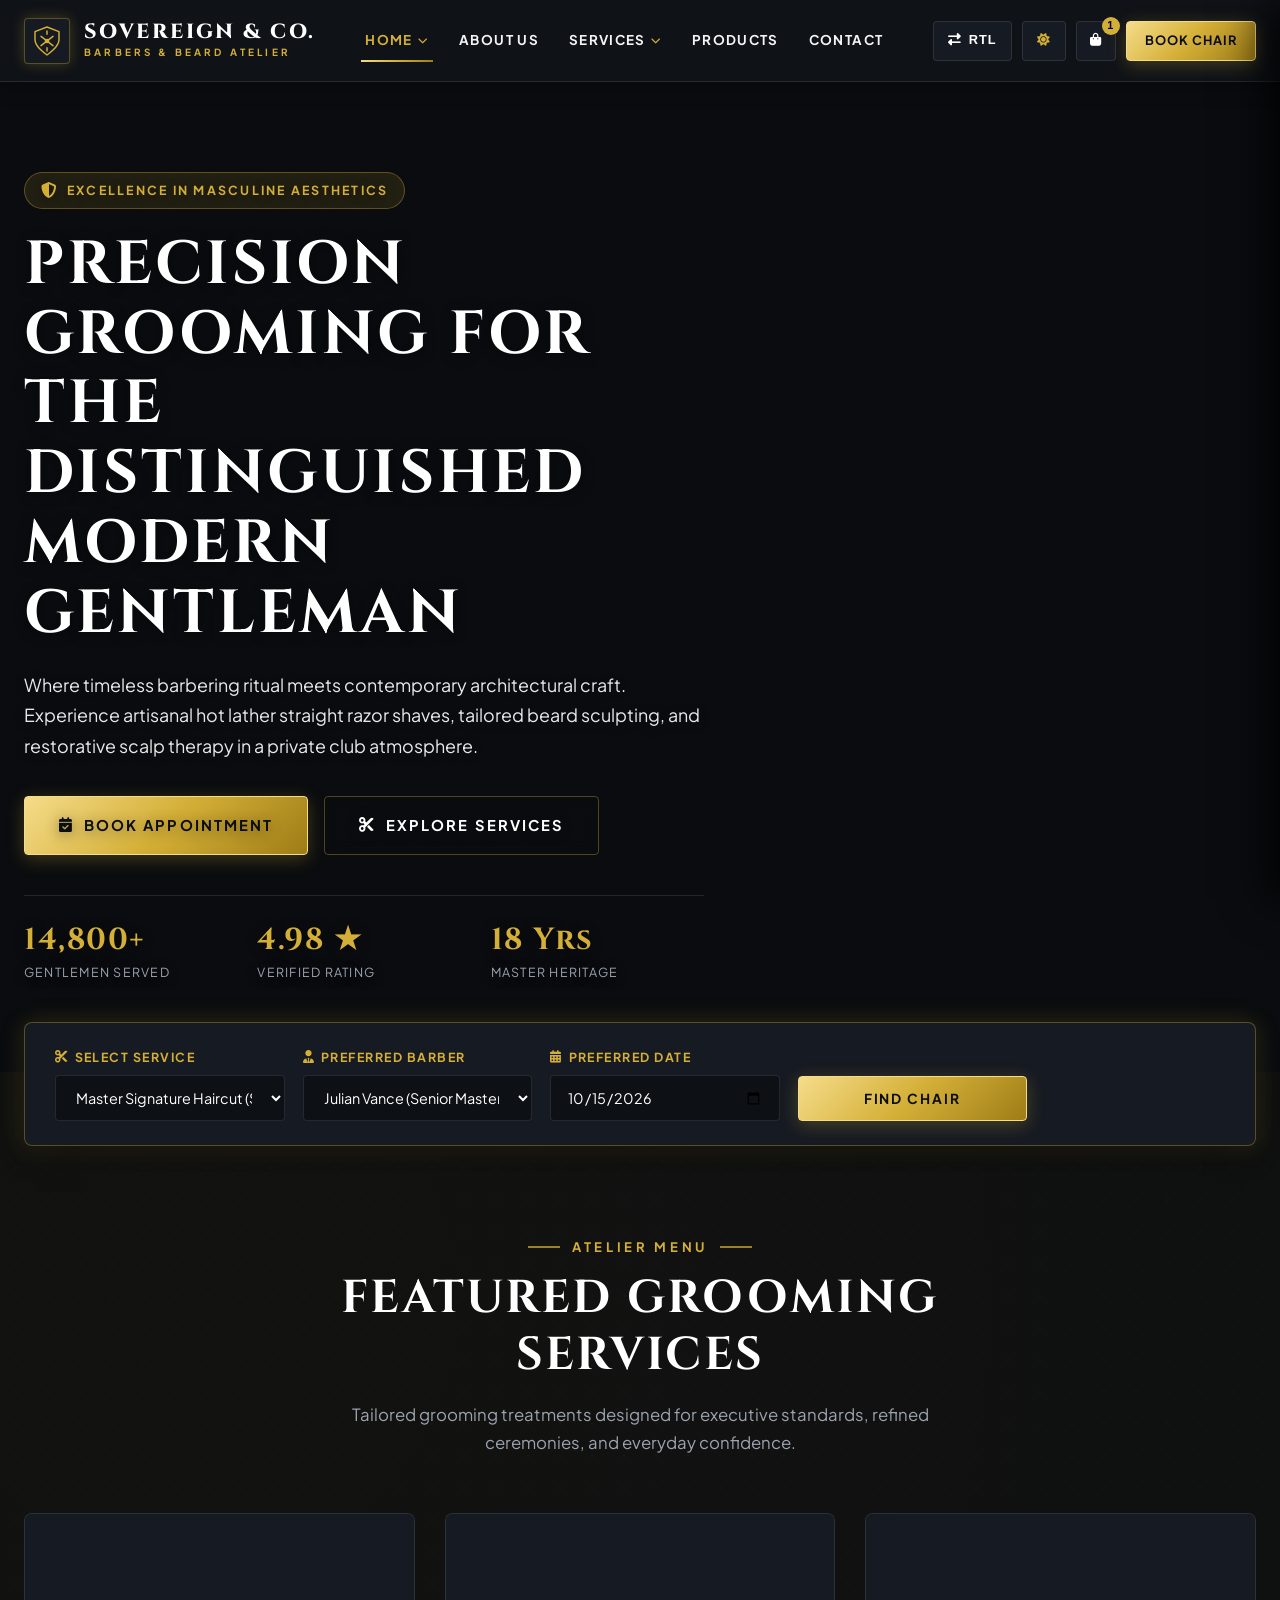
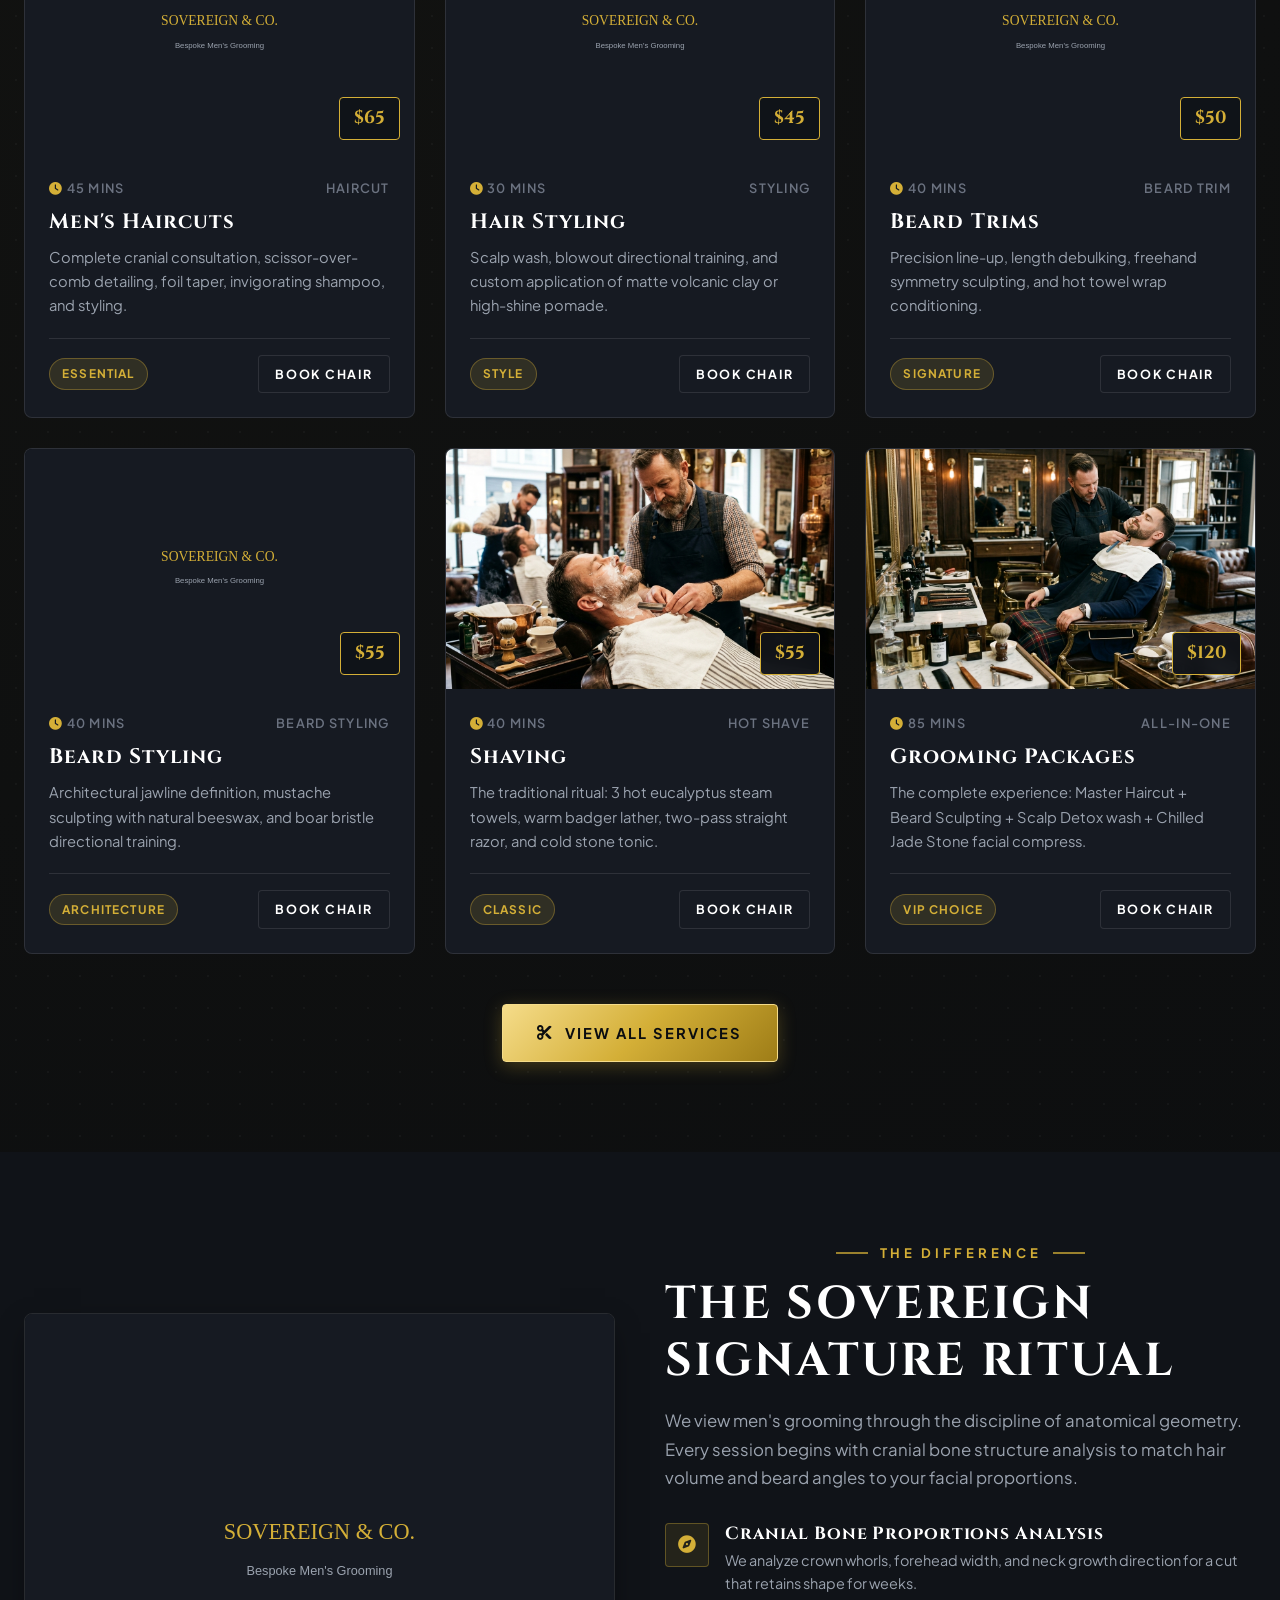
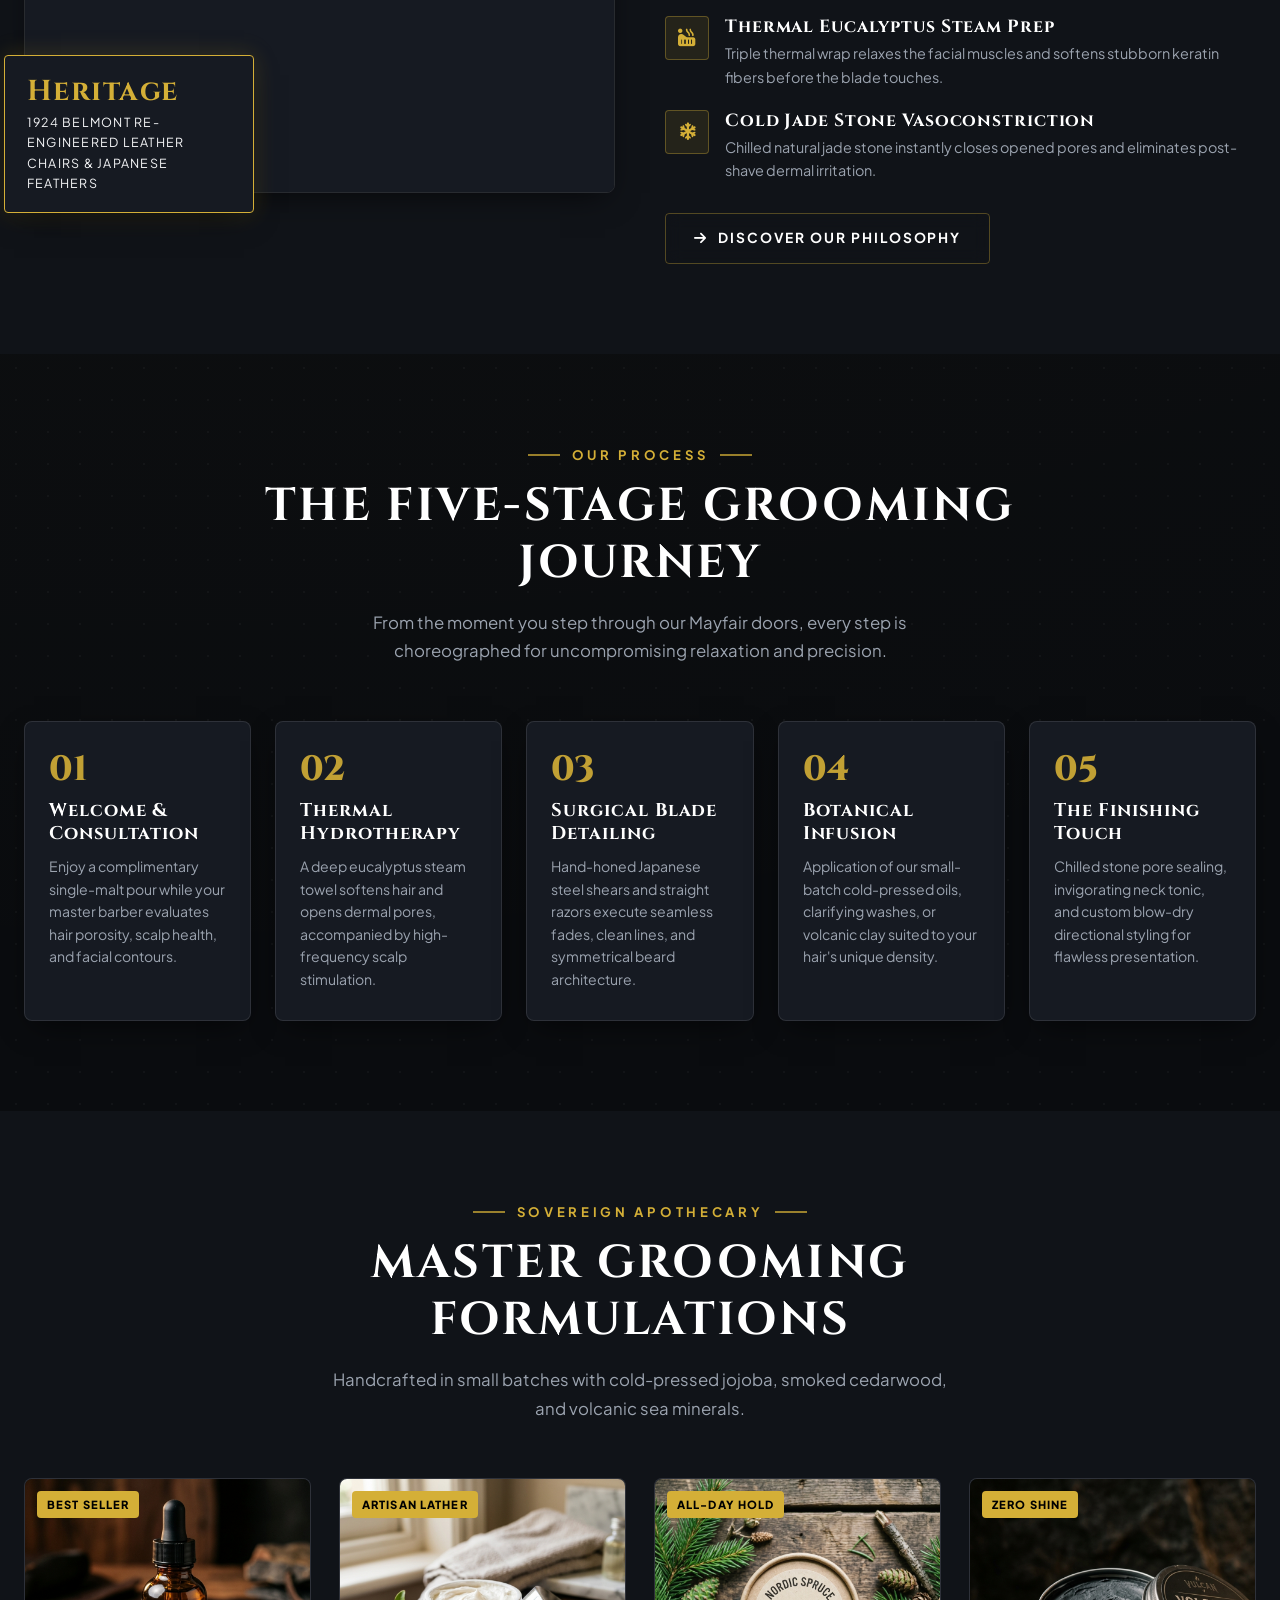
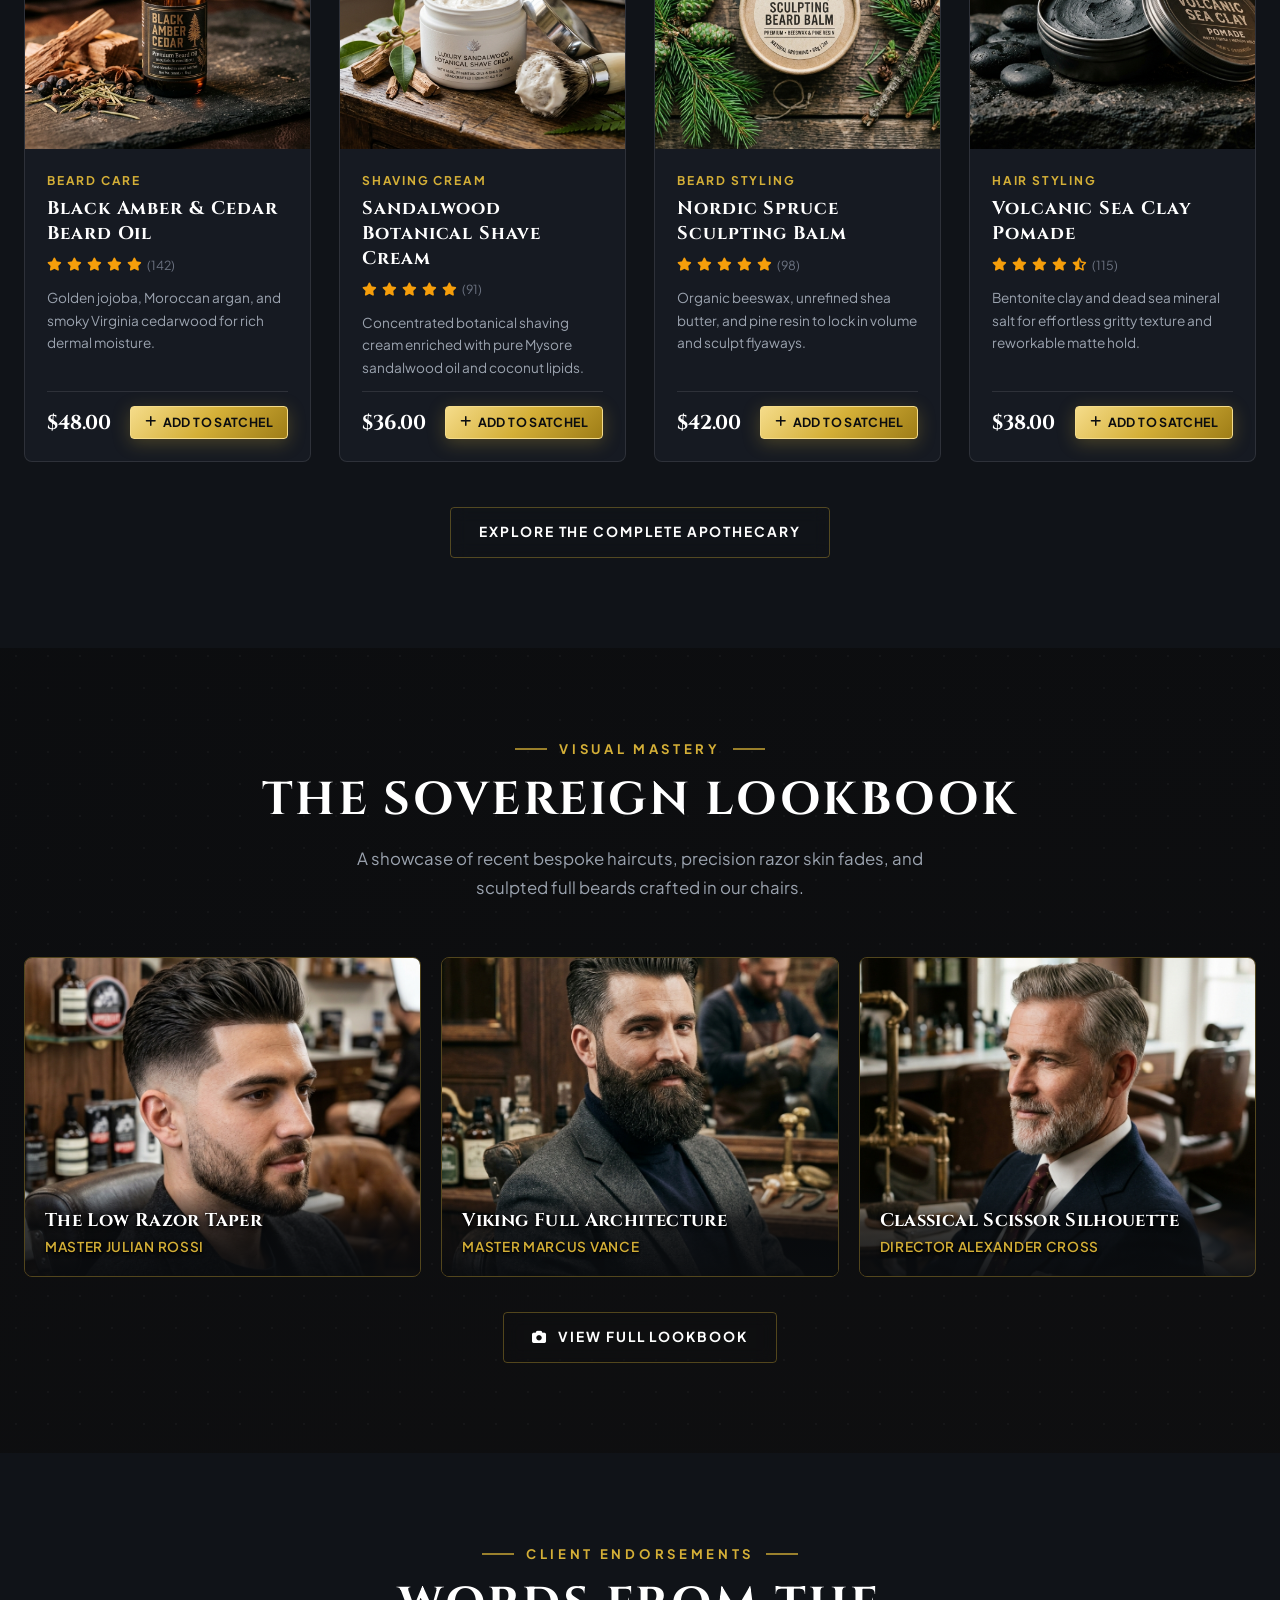
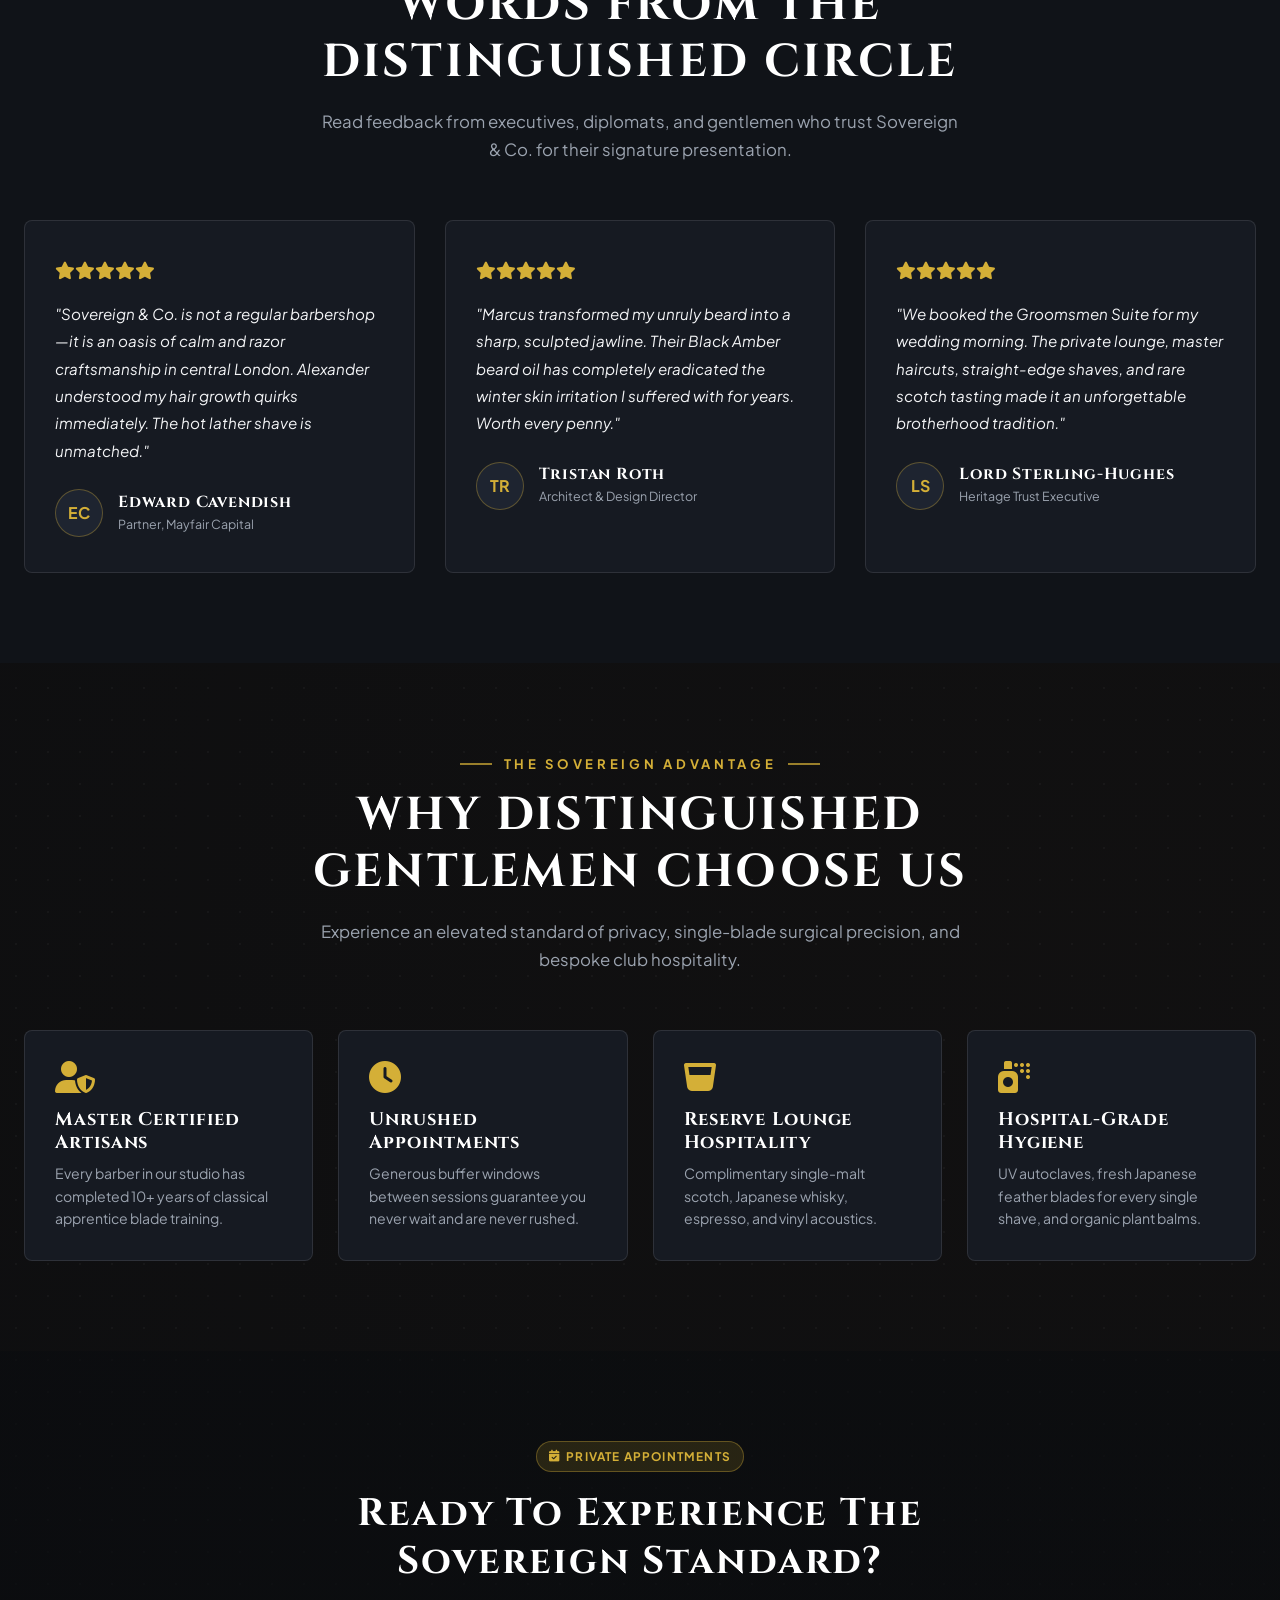
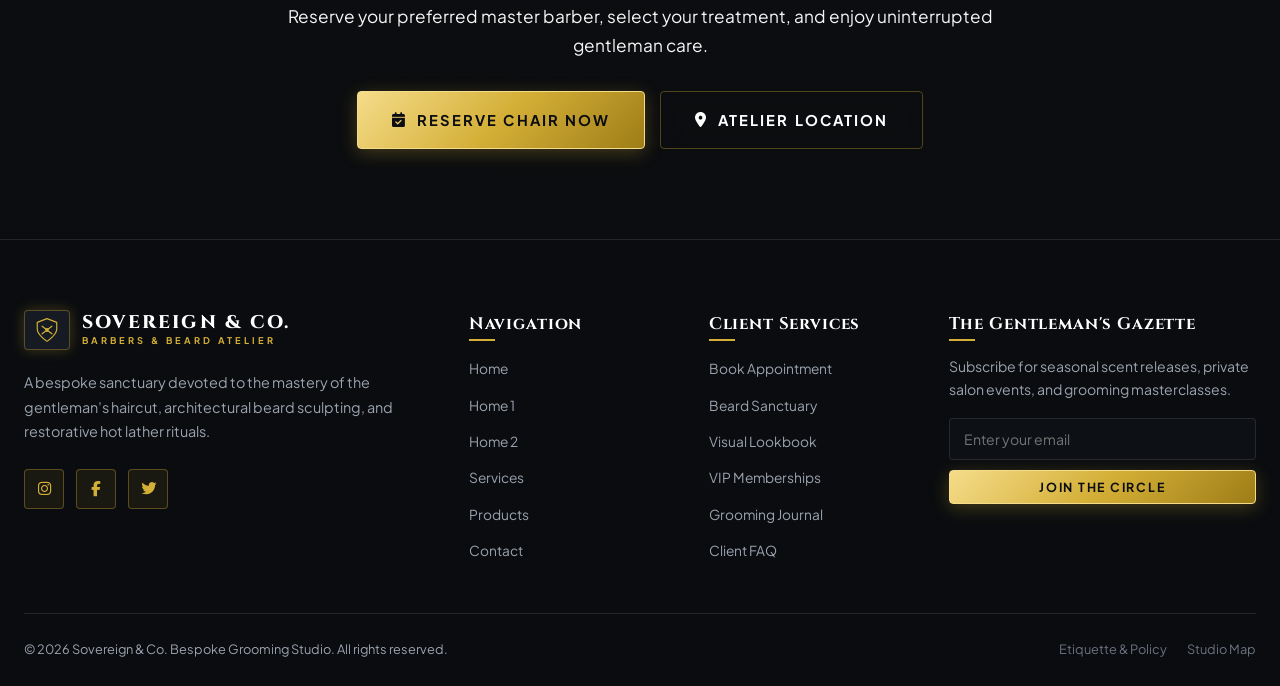
==== index.html @ 02b405cc "Initial commit: Complete luxury men grooming studio atelier website" ====
<!DOCTYPE html>
<html lang="en" data-theme="dark" dir="ltr">
<head>
  <meta charset="UTF-8">
  <meta name="viewport" content="width=device-width, initial-scale=1.0">
  <title>SOVEREIGN & CO. | Bespoke Men's Grooming & Beard Care Studio</title>
  <meta name="description" content="Sovereign & Co. is a luxury men's grooming and beard care atelier. Experience bespoke haircuts, hot lather razor shaves, and architectural beard sculpting.">
  <link rel="stylesheet" href="https://cdnjs.cloudflare.com/ajax/libs/font-awesome/6.4.0/css/all.min.css">
  <link rel="stylesheet" href="css/style.css">
</head>
<body>

    <!-- Main Navigation Bar -->
  <header class="navbar-main">
    <div class="container nav-container">
      <!-- LEFT SIDE: New Professional Logo & Brand Name (Clickable to Home) -->
      <a href="index.html" class="brand-logo" aria-label="Sovereign & Co. Home">
        <div class="brand-crest-svg">
          <svg viewBox="0 0 48 48" fill="none" xmlns="http://www.w3.org/2000/svg" class="logo-svg">
            <path d="M24 3L42 10V22C42 33 24 45 24 45C24 45 6 33 6 22V10L24 3Z" stroke="currentColor" stroke-width="2.2" stroke-linejoin="round"/>
            <path d="M15 17L33 31M33 17L15 31" stroke="currentColor" stroke-width="2.2" stroke-linecap="round"/>
            <circle cx="24" cy="24" r="3.5" fill="currentColor"/>
            <path d="M24 9V14M24 34V39" stroke="currentColor" stroke-width="2.2" stroke-linecap="round"/>
          </svg>
        </div>
        <div class="brand-text">
          <span class="brand-title">SOVEREIGN &amp; CO.</span>
          <span class="brand-subtitle">BARBERS &amp; BEARD ATELIER</span>
        </div>
      </a>

      <!-- CENTER NAVIGATION (Exact Order: Home [Home 1, Home 2], About Us, Services [Haircuts, Beard Trims, Beard Styling, Hair Styling, Shaving, Grooming Packages], Products, Contact) -->
      <nav class="nav-links-wrapper">
        <ul class="nav-menu">
          <li class="nav-item-dropdown">
            <a href="index.html" class="nav-link active">Home <i class="fas fa-chevron-down nav-caret"></i></a>
            <ul class="dropdown-menu">
              <li><a href="index.html">Home</a></li>
              <li><a href="home-1.html">Home 1</a></li>
              <li><a href="home-2.html">Home 2</a></li>
            </ul>
          </li>
          <li><a href="about.html" class="nav-link ">About Us</a></li>
          <li class="nav-item-dropdown">
            <a href="services.html" class="nav-link ">Services <i class="fas fa-chevron-down nav-caret"></i></a>
            <ul class="dropdown-menu">
              <li><a href="services.html#haircuts">Haircuts</a></li>
              <li><a href="services.html#beard-trims">Beard Trims</a></li>
              <li><a href="services.html#beard-styling">Beard Styling</a></li>
              <li><a href="services.html#hair-styling">Hair Styling</a></li>
              <li><a href="services.html#shaving">Shaving</a></li>
              <li><a href="services.html#grooming-packages">Grooming Packages</a></li>
            </ul>
          </li>
          <li><a href="products.html" class="nav-link ">Products</a></li>
          <li><a href="contact.html" class="nav-link ">Contact</a></li>
        </ul>
      </nav>

      <!-- RIGHT SIDE: RTL / LTR toggle -> Dark Theme / Light Theme toggle -> Cart -> Book Chair -> Hamburger -->
      <div class="nav-actions">
        <button class="nav-control-btn dir-toggle-btn" title="Toggle RTL/LTR Direction" aria-label="Toggle Direction">
          <i class="fas fa-right-left"></i> <span>RTL</span>
        </button>
        <button class="nav-control-btn theme-toggle-btn" title="Toggle Theme" aria-label="Toggle Dark/Light Theme">
          <i class="fas fa-sun text-gold"></i>
        </button>
        <button class="nav-control-btn cart-toggle-btn" aria-label="Open Shopping Satchel">
          <i class="fas fa-shopping-bag"></i>
          <span class="cart-badge-count">1</span>
        </button>
        <a href="booking.html" class="btn btn-primary btn-sm book-chair-nav-btn">Book Chair</a>
        <button class="mobile-menu-toggle" aria-label="Toggle Navigation Menu">
          <i class="fas fa-bars"></i>
        </button>
      </div>
    </div>
  </header>

  <!-- Hero Section with Background Visual -->
  <section class="hero-wrapper page-bg-backdrop" style="background-image: url('https://images.unsplash.com/photo-1503951914875-452162b0f3f1?auto=format&fit=crop&w=1600&q=80');">
    <div class="hero-bg-overlay"></div>
    <div class="container">
      <div class="hero-content">
        <div class="hero-tag">
          <i class="fas fa-shield-alt text-gold"></i>
          <span>Excellence in Masculine Aesthetics</span>
        </div>
        <h1 class="hero-title">Precision Grooming for the Distinguished Modern Gentleman</h1>
        <p class="hero-description">
          Where timeless barbering ritual meets contemporary architectural craft. Experience artisanal hot lather straight razor shaves, tailored beard sculpting, and restorative scalp therapy in a private club atmosphere.
        </p>
        <div class="hero-cta-group">
          <a href="booking.html" class="btn btn-primary btn-lg"><i class="fas fa-calendar-check"></i> Book Appointment</a>
          <a href="services.html" class="btn btn-secondary btn-lg"><i class="fas fa-cut"></i> Explore Services</a>
        </div>

        <div class="hero-stats">
          <div class="hero-stat-item">
            <h3>14,800+</h3>
            <p>Gentlemen Served</p>
          </div>
          <div class="hero-stat-item">
            <h3>4.98 ★</h3>
            <p>Verified Rating</p>
          </div>
          <div class="hero-stat-item">
            <h3>18 Yrs</h3>
            <p>Master Heritage</p>
          </div>
        </div>
      </div>
    </div>
  </section>

  <!-- Quick Booking Strip -->
  <div class="container">
    <div class="quick-booking-bar">
      <form class="booking-strip-form" id="quickBookingForm">
        <div class="form-group">
          <label><i class="fas fa-scissors"></i> Select Service</label>
          <select class="form-control" id="qb-service">
            <option value="haircut">Master Signature Haircut ($65)</option>
            <option value="beard-sculpt">Architectural Beard Sculpt ($50)</option>
            <option value="royal-shave">Royal Hot Lather Shave ($55)</option>
            <option value="executive-combo">The Sovereign Executive ($120)</option>
            <option value="scalp-therapy">Scalp Detox & Mask ($75)</option>
          </select>
        </div>

        <div class="form-group">
          <label><i class="fas fa-user-tie"></i> Preferred Barber</label>
          <select class="form-control" id="qb-barber">
            <option value="julian">Julian Vance (Senior Master)</option>
            <option value="marcus">Marcus Sterling (Beard Architect)</option>
            <option value="david">David Thorne (Razor Specialist)</option>
            <option value="alexander">Alexander Cross (Creative Director)</option>
          </select>
        </div>

        <div class="form-group">
          <label><i class="fas fa-calendar-alt"></i> Preferred Date</label>
          <input type="date" class="form-control" id="qb-date" value="2026-10-15">
        </div>

        <button type="submit" class="btn btn-primary">Find Chair</button>
      </form>
    </div>
  </div>

  <!-- FEATURED GROOMING SERVICES (Comprehensive Category Showcase) -->
  <section class="section-padding">
    <div class="container">
      <div class="section-header">
        <div class="section-subtitle">Atelier Menu</div>
        <h2 class="section-title">Featured Grooming Services</h2>
        <p class="section-desc">Tailored grooming treatments designed for executive standards, refined ceremonies, and everyday confidence.</p>
      </div>

      <div class="services-grid">
        <!-- 1. Haircuts -->
        <div class="service-card">
          <div class="service-img-wrap">
            <img src="https://images.unsplash.com/photo-1599351431202-1e0f0137899a?auto=format&fit=crop&w=800&q=80" alt="Master Men's Haircut Precision Styling" loading="lazy">
            <div class="service-badge-price">$65</div>
          </div>
          <div class="service-body">
            <div class="service-meta"><span><i class="fas fa-clock text-gold"></i> 45 Mins</span><span>Haircut</span></div>
            <h3 class="service-title">Men's Haircuts</h3>
            <p class="service-desc">Complete cranial consultation, scissor-over-comb detailing, foil taper, invigorating shampoo, and styling.</p>
            <div class="service-footer">
              <span class="gold-badge">Essential</span>
              <a href="booking.html?service=haircut" class="btn btn-dark btn-sm">Book Chair</a>
            </div>
          </div>
        </div>

        <!-- 2. Hair Styling (Unique Ultra-HD Styling Image) -->
        <div class="service-card">
          <div class="service-img-wrap">
            <img src="https://images.unsplash.com/photo-1622286342621-4bd786c2447c?auto=format&fit=crop&w=800&q=80" alt="Men's Hair Styling and Texture Design" loading="lazy">
            <div class="service-badge-price">$45</div>
          </div>
          <div class="service-body">
            <div class="service-meta"><span><i class="fas fa-clock text-gold"></i> 30 Mins</span><span>Styling</span></div>
            <h3 class="service-title">Hair Styling</h3>
            <p class="service-desc">Scalp wash, blowout directional training, and custom application of matte volcanic clay or high-shine pomade.</p>
            <div class="service-footer">
              <span class="gold-badge">Style</span>
              <a href="booking.html?service=haircut" class="btn btn-dark btn-sm">Book Chair</a>
            </div>
          </div>
        </div>

        <!-- 3. Beard Trims -->
        <div class="service-card">
          <div class="service-img-wrap">
            <img src="https://images.unsplash.com/photo-1621605815971-fbc98d665033?auto=format&fit=crop&w=800&q=80" alt="Architectural Beard Trim" loading="lazy">
            <div class="service-badge-price">$50</div>
          </div>
          <div class="service-body">
            <div class="service-meta"><span><i class="fas fa-clock text-gold"></i> 40 Mins</span><span>Beard Trim</span></div>
            <h3 class="service-title">Beard Trims</h3>
            <p class="service-desc">Precision line-up, length debulking, freehand symmetry sculpting, and hot towel wrap conditioning.</p>
            <div class="service-footer">
              <span class="gold-badge">Signature</span>
              <a href="booking.html?service=beard-sculpt" class="btn btn-dark btn-sm">Book Chair</a>
            </div>
          </div>
        </div>

        <!-- 4. Beard Styling & Shaping -->
        <div class="service-card">
          <div class="service-img-wrap">
            <img src="https://images.unsplash.com/photo-1519085360753-af0119f7cbe7?auto=format&fit=crop&w=800&q=80" alt="Grand Beard Shaping" loading="lazy">
            <div class="service-badge-price">$55</div>
          </div>
          <div class="service-body">
            <div class="service-meta"><span><i class="fas fa-clock text-gold"></i> 40 Mins</span><span>Beard Styling</span></div>
            <h3 class="service-title">Beard Styling</h3>
            <p class="service-desc">Architectural jawline definition, mustache sculpting with natural beeswax, and boar bristle directional training.</p>
            <div class="service-footer">
              <span class="gold-badge">Architecture</span>
              <a href="booking.html?service=beard-sculpt" class="btn btn-dark btn-sm">Book Chair</a>
            </div>
          </div>
        </div>

        <!-- 5. Shaving -->
        <div class="service-card">
          <div class="service-img-wrap">
            <img src="images/shaving-ritual.jpg" alt="Master barber performing a traditional straight-razor hot lather wet shave with warm badger lather and shaving brush" loading="lazy">
            <div class="service-badge-price">$55</div>
          </div>
          <div class="service-body">
            <div class="service-meta"><span><i class="fas fa-clock text-gold"></i> 40 Mins</span><span>Hot Shave</span></div>
            <h3 class="service-title">Shaving</h3>
            <p class="service-desc">The traditional ritual: 3 hot eucalyptus steam towels, warm badger lather, two-pass straight razor, and cold stone tonic.</p>
            <div class="service-footer">
              <span class="gold-badge">Classic</span>
              <a href="booking.html?service=royal-shave" class="btn btn-dark btn-sm">Book Chair</a>
            </div>
          </div>
        </div>

        <!-- 6. Grooming Packages -->
        <div class="service-card">
          <div class="service-img-wrap">
            <img src="images/grooming-package.jpg" alt="Complete luxury men's grooming package experience including precision haircut, beard sculpt, and facial care" loading="lazy">
            <div class="service-badge-price">$120</div>
          </div>
          <div class="service-body">
            <div class="service-meta"><span><i class="fas fa-clock text-gold"></i> 85 Mins</span><span>All-In-One</span></div>
            <h3 class="service-title">Grooming Packages</h3>
            <p class="service-desc">The complete experience: Master Haircut + Beard Sculpting + Scalp Detox wash + Chilled Jade Stone facial compress.</p>
            <div class="service-footer">
              <span class="gold-badge">VIP Choice</span>
              <a href="booking.html?service=executive-combo" class="btn btn-dark btn-sm">Book Chair</a>
            </div>
          </div>
        </div>
      </div>

      <!-- View All Services Button (Mandatory Link) -->
      <div class="text-center" style="margin-top: 50px;">
        <a href="services.html" class="btn btn-primary btn-lg"><i class="fas fa-scissors"></i> View All Services</a>
      </div>
    </div>
  </section>

  <!-- The Sovereign Signature Experience -->
  <section class="section-padding" style="background: var(--bg-dark);">
    <div class="container">
      <div class="split-feature">
        <div class="split-feature-img-box">
          <img src="https://images.unsplash.com/photo-1567894340315-735d7c361db0?auto=format&fit=crop&w=900&q=80" alt="Master Barber Craft and Ergonomics" class="main-img" loading="lazy">
          <div class="split-floating-card">
            <h4>Heritage</h4>
            <p>1924 Belmont Re-Engineered Leather Chairs & Japanese Feathers</p>
          </div>
        </div>

        <div>
          <div class="section-subtitle">The Difference</div>
          <h2 class="section-title">The Sovereign Signature Ritual</h2>
          <p class="section-desc text-left" style="margin-bottom: 20px;">
            We view men's grooming through the discipline of anatomical geometry. Every session begins with cranial bone structure analysis to match hair volume and beard angles to your facial proportions.
          </p>

          <ul class="feature-list">
            <li class="feature-list-item">
              <div class="feature-icon-box"><i class="fas fa-compass"></i></div>
              <div class="feature-item-text">
                <h4>Cranial Bone Proportions Analysis</h4>
                <p>We analyze crown whorls, forehead width, and neck growth direction for a cut that retains shape for weeks.</p>
              </div>
            </li>
            <li class="feature-list-item">
              <div class="feature-icon-box"><i class="fas fa-hot-tub"></i></div>
              <div class="feature-item-text">
                <h4>Thermal Eucalyptus Steam Prep</h4>
                <p>Triple thermal wrap relaxes the facial muscles and softens stubborn keratin fibers before the blade touches.</p>
              </div>
            </li>
            <li class="feature-list-item">
              <div class="feature-icon-box"><i class="fas fa-snowflake"></i></div>
              <div class="feature-item-text">
                <h4>Cold Jade Stone Vasoconstriction</h4>
                <p>Chilled natural jade stone instantly closes opened pores and eliminates post-shave dermal irritation.</p>
              </div>
            </li>
          </ul>

          <a href="about.html" class="btn btn-secondary"><i class="fas fa-arrow-right"></i> Discover Our Philosophy</a>
        </div>
      </div>
    </div>
  </section>

  <!-- 5-Step Customer Grooming Journey -->
  <section class="section-padding">
    <div class="container">
      <div class="section-header">
        <div class="section-subtitle">Our Process</div>
        <h2 class="section-title">The Five-Stage Grooming Journey</h2>
        <p class="section-desc">From the moment you step through our Mayfair doors, every step is choreographed for uncompromising relaxation and precision.</p>
      </div>

      <div class="process-grid">
        <div class="process-step-card">
          <div class="process-step-num">01</div>
          <h3 class="process-step-title">Welcome & Consultation</h3>
          <p class="process-step-desc">Enjoy a complimentary single-malt pour while your master barber evaluates hair porosity, scalp health, and facial contours.</p>
        </div>

        <div class="process-step-card">
          <div class="process-step-num">02</div>
          <h3 class="process-step-title">Thermal Hydrotherapy</h3>
          <p class="process-step-desc">A deep eucalyptus steam towel softens hair and opens dermal pores, accompanied by high-frequency scalp stimulation.</p>
        </div>

        <div class="process-step-card">
          <div class="process-step-num">03</div>
          <h3 class="process-step-title">Surgical Blade Detailing</h3>
          <p class="process-step-desc">Hand-honed Japanese steel shears and straight razors execute seamless fades, clean lines, and symmetrical beard architecture.</p>
        </div>

        <div class="process-step-card">
          <div class="process-step-num">04</div>
          <h3 class="process-step-title">Botanical Infusion</h3>
          <p class="process-step-desc">Application of our small-batch cold-pressed oils, clarifying washes, or volcanic clay suited to your hair's unique density.</p>
        </div>

        <div class="process-step-card">
          <div class="process-step-num">05</div>
          <h3 class="process-step-title">The Finishing Touch</h3>
          <p class="process-step-desc">Chilled stone pore sealing, invigorating neck tonic, and custom blow-dry directional styling for flawless presentation.</p>
        </div>
      </div>
    </div>
  </section>

  <!-- Featured Products Spotlight (The 4 Distinct Products) -->
  <section class="section-padding" style="background: var(--bg-dark);">
    <div class="container">
      <div class="section-header">
        <div class="section-subtitle">Sovereign Apothecary</div>
        <h2 class="section-title">Master Grooming Formulations</h2>
        <p class="section-desc">Handcrafted in small batches with cold-pressed jojoba, smoked cedarwood, and volcanic sea minerals.</p>
      </div>

      <div class="products-grid">
        <!-- 1. Black Amber & Cedar Beard Oil (Distinct Ultra-HD Photo) -->
        <div class="product-card">
          <div class="product-img-wrap">
            <span class="product-tag">Best Seller</span>
            <img src="images/black-amber-cedar-beard-oil.jpg" alt="Black Amber & Cedar Beard Oil in luxury dark amber dropper bottle on natural cedarwood and slate" loading="lazy">
          </div>
          <div class="product-body">
            <div class="product-category">Beard Care</div>
            <h3 class="product-title">Black Amber & Cedar Beard Oil</h3>
            <div class="product-rating"><i class="fas fa-star"></i><i class="fas fa-star"></i><i class="fas fa-star"></i><i class="fas fa-star"></i><i class="fas fa-star"></i> <span>(142)</span></div>
            <p style="font-size: 0.85rem; color: var(--text-muted); margin-bottom: 12px;">Golden jojoba, Moroccan argan, and smoky Virginia cedarwood for rich dermal moisture.</p>
            <div class="product-price-row">
              <div class="product-price">$48.00</div>
              <button class="btn btn-primary btn-sm add-to-cart-btn" data-id="p1" data-name="Black Amber & Cedar Beard Oil" data-title="Black Amber & Cedar Beard Oil" data-price="48" data-image="images/black-amber-cedar-beard-oil.jpg" data-img="images/black-amber-cedar-beard-oil.jpg">
                <i class="fas fa-plus"></i> Add to Satchel
              </button>
            </div>
          </div>
        </div>

        <!-- 2. Sandalwood Botanical Shave Cream (Distinct Ultra-HD Photo) -->
        <div class="product-card">
          <div class="product-img-wrap">
            <span class="product-tag">Artisan Lather</span>
            <img src="images/sandalwood-botanical-shave-cream.jpg" alt="Sandalwood Botanical Shave Cream" loading="lazy">
          </div>
          <div class="product-body">
            <div class="product-category">Shaving Cream</div>
            <h3 class="product-title">Sandalwood Botanical Shave Cream</h3>
            <div class="product-rating"><i class="fas fa-star"></i><i class="fas fa-star"></i><i class="fas fa-star"></i><i class="fas fa-star"></i><i class="fas fa-star"></i> <span>(91)</span></div>
            <p style="font-size: 0.85rem; color: var(--text-muted); margin-bottom: 12px;">Concentrated botanical shaving cream enriched with pure Mysore sandalwood oil and coconut lipids.</p>
            <div class="product-price-row">
              <div class="product-price">$36.00</div>
              <button class="btn btn-primary btn-sm add-to-cart-btn" data-id="p8" data-name="Sandalwood Botanical Shave Cream" data-title="Sandalwood Botanical Shave Cream" data-price="36" data-image="images/sandalwood-botanical-shave-cream.jpg" data-img="images/sandalwood-botanical-shave-cream.jpg">
                <i class="fas fa-plus"></i> Add to Satchel
              </button>
            </div>
          </div>
        </div>

        <!-- 3. Nordic Spruce Sculpting Balm (Distinct Ultra-HD Photo) -->
        <div class="product-card">
          <div class="product-img-wrap">
            <span class="product-tag">All-Day Hold</span>
            <img src="images/nordic-spruce-sculpting-balm.jpg" alt="Nordic Spruce Sculpting Balm" loading="lazy">
          </div>
          <div class="product-body">
            <div class="product-category">Beard Styling</div>
            <h3 class="product-title">Nordic Spruce Sculpting Balm</h3>
            <div class="product-rating"><i class="fas fa-star"></i><i class="fas fa-star"></i><i class="fas fa-star"></i><i class="fas fa-star"></i><i class="fas fa-star"></i> <span>(98)</span></div>
            <p style="font-size: 0.85rem; color: var(--text-muted); margin-bottom: 12px;">Organic beeswax, unrefined shea butter, and pine resin to lock in volume and sculpt flyaways.</p>
            <div class="product-price-row">
              <div class="product-price">$42.00</div>
              <button class="btn btn-primary btn-sm add-to-cart-btn" data-id="p2" data-name="Nordic Spruce Sculpting Balm" data-title="Nordic Spruce Sculpting Balm" data-price="42" data-image="images/nordic-spruce-sculpting-balm.jpg" data-img="images/nordic-spruce-sculpting-balm.jpg">
                <i class="fas fa-plus"></i> Add to Satchel
              </button>
            </div>
          </div>
        </div>

        <!-- 4. Volcanic Sea Clay Pomade (Distinct Ultra-HD Photo) -->
        <div class="product-card">
          <div class="product-img-wrap">
            <span class="product-tag">Zero Shine</span>
            <img src="images/volcanic-sea-clay-pomade.jpg" alt="Volcanic Sea Clay Pomade open jar revealing dense matte textured hair styling clay on volcanic rock" loading="lazy">
          </div>
          <div class="product-body">
            <div class="product-category">Hair Styling</div>
            <h3 class="product-title">Volcanic Sea Clay Pomade</h3>
            <div class="product-rating"><i class="fas fa-star"></i><i class="fas fa-star"></i><i class="fas fa-star"></i><i class="fas fa-star"></i><i class="fas fa-star-half-alt"></i> <span>(115)</span></div>
            <p style="font-size: 0.85rem; color: var(--text-muted); margin-bottom: 12px;">Bentonite clay and dead sea mineral salt for effortless gritty texture and reworkable matte hold.</p>
            <div class="product-price-row">
              <div class="product-price">$38.00</div>
              <button class="btn btn-primary btn-sm add-to-cart-btn" data-id="p3" data-name="Volcanic Sea Clay Pomade" data-title="Volcanic Sea Clay Pomade" data-price="38" data-image="images/volcanic-sea-clay-pomade.jpg" data-img="images/volcanic-sea-clay-pomade.jpg">
                <i class="fas fa-plus"></i> Add to Satchel
              </button>
            </div>
          </div>
        </div>
      </div>

      <div class="text-center" style="margin-top: 45px;">
        <a href="products.html" class="btn btn-secondary">Explore The Complete Apothecary</a>
      </div>
    </div>
  </section>

  <!-- Grooming Lookbook Gallery Preview -->
  <section class="section-padding">
    <div class="container">
      <div class="section-header">
        <div class="section-subtitle">Visual Mastery</div>
        <h2 class="section-title">The Sovereign Lookbook</h2>
        <p class="section-desc">A showcase of recent bespoke haircuts, precision razor skin fades, and sculpted full beards crafted in our chairs.</p>
      </div>

      <div style="display: grid; grid-template-columns: repeat(auto-fit, minmax(280px, 1fr)); gap: 20px;">
        <div style="border-radius: var(--radius-md); overflow: hidden; position: relative; height: 320px; border: 1px solid var(--border-gold);">
          <img src="images/lookbook-low-taper.jpg" alt="The Low Razor Taper — bespoke men's haircut with precision blended skin fade and sharp hairline" style="width: 100%; height: 100%; object-fit: cover;" loading="lazy">
          <div class="lookbook-overlay">
            <h4 class="lookbook-title">The Low Razor Taper</h4>
            <p class="lookbook-artisan">Master Julian Rossi</p>
          </div>
        </div>

        <div style="border-radius: var(--radius-md); overflow: hidden; position: relative; height: 320px; border: 1px solid var(--border-gold);">
          <img src="images/lookbook-viking-beard.jpg" alt="Viking Full Architecture — impeccably sculpted full beard with razor cheek line and mustache shaping" style="width: 100%; height: 100%; object-fit: cover;" loading="lazy">
          <div class="lookbook-overlay">
            <h4 class="lookbook-title">Viking Full Architecture</h4>
            <p class="lookbook-artisan">Master Marcus Vance</p>
          </div>
        </div>

        <div style="border-radius: var(--radius-md); overflow: hidden; position: relative; height: 320px; border: 1px solid var(--border-gold);">
          <img src="images/lookbook-scissor-silhouette.jpg" alt="Classical Scissor Silhouette — refined men's scissor-graduated haircut with natural side parting" style="width: 100%; height: 100%; object-fit: cover;" loading="lazy">
          <div class="lookbook-overlay">
            <h4 class="lookbook-title">Classical Scissor Silhouette</h4>
            <p class="lookbook-artisan">Director Alexander Cross</p>
          </div>
        </div>
      </div>

      <div class="text-center" style="margin-top: 35px;">
        <a href="gallery.html" class="btn btn-secondary"><i class="fas fa-camera"></i> View Full Lookbook</a>
      </div>
    </div>
  </section>

  <!-- Verified Client Testimonials -->
  <section class="section-padding" style="background: var(--bg-dark);">
    <div class="container">
      <div class="section-header">
        <div class="section-subtitle">Client Endorsements</div>
        <h2 class="section-title">Words From The Distinguished Circle</h2>
        <p class="section-desc">Read feedback from executives, diplomats, and gentlemen who trust Sovereign & Co. for their signature presentation.</p>
      </div>

      <div style="display: grid; grid-template-columns: repeat(auto-fit, minmax(320px, 1fr)); gap: 30px;">
        <div style="background: var(--bg-card); border: 1px solid var(--border-subtle); padding: 35px 30px; border-radius: var(--radius-md); position: relative;">
          <div style="color: var(--gold-primary); font-size: 1.1rem; margin-bottom: 15px;">
            <i class="fas fa-star"></i><i class="fas fa-star"></i><i class="fas fa-star"></i><i class="fas fa-star"></i><i class="fas fa-star"></i>
          </div>
          <p style="font-style: italic; color: var(--text-titanium); line-height: 1.8; margin-bottom: 25px; font-size: 0.95rem;">
            "Sovereign & Co. is not a regular barbershop—it is an oasis of calm and razor craftsmanship in central London. Alexander understood my hair growth quirks immediately. The hot lather shave is unmatched."
          </p>
          <div style="display: flex; align-items: center; gap: 15px;">
            <div style="width: 48px; height: 48px; border-radius: 50%; background: var(--bg-card-hover); border: 1px solid var(--border-gold); display: flex; align-items: center; justify-content: center; color: var(--gold-primary); font-weight: 700;">EC</div>
            <div>
              <h4 style="font-size: 1rem; color: var(--text-white); margin-bottom: 2px;">Edward Cavendish</h4>
              <p style="font-size: 0.78rem; color: var(--text-muted);">Partner, Mayfair Capital</p>
            </div>
          </div>
        </div>

        <div style="background: var(--bg-card); border: 1px solid var(--border-subtle); padding: 35px 30px; border-radius: var(--radius-md); position: relative;">
          <div style="color: var(--gold-primary); font-size: 1.1rem; margin-bottom: 15px;">
            <i class="fas fa-star"></i><i class="fas fa-star"></i><i class="fas fa-star"></i><i class="fas fa-star"></i><i class="fas fa-star"></i>
          </div>
          <p style="font-style: italic; color: var(--text-titanium); line-height: 1.8; margin-bottom: 25px; font-size: 0.95rem;">
            "Marcus transformed my unruly beard into a sharp, sculpted jawline. Their Black Amber beard oil has completely eradicated the winter skin irritation I suffered with for years. Worth every penny."
          </p>
          <div style="display: flex; align-items: center; gap: 15px;">
            <div style="width: 48px; height: 48px; border-radius: 50%; background: var(--bg-card-hover); border: 1px solid var(--border-gold); display: flex; align-items: center; justify-content: center; color: var(--gold-primary); font-weight: 700;">TR</div>
            <div>
              <h4 style="font-size: 1rem; color: var(--text-white); margin-bottom: 2px;">Tristan Roth</h4>
              <p style="font-size: 0.78rem; color: var(--text-muted);">Architect & Design Director</p>
            </div>
          </div>
        </div>

        <div style="background: var(--bg-card); border: 1px solid var(--border-subtle); padding: 35px 30px; border-radius: var(--radius-md); position: relative;">
          <div style="color: var(--gold-primary); font-size: 1.1rem; margin-bottom: 15px;">
            <i class="fas fa-star"></i><i class="fas fa-star"></i><i class="fas fa-star"></i><i class="fas fa-star"></i><i class="fas fa-star"></i>
          </div>
          <p style="font-style: italic; color: var(--text-titanium); line-height: 1.8; margin-bottom: 25px; font-size: 0.95rem;">
            "We booked the Groomsmen Suite for my wedding morning. The private lounge, master haircuts, straight-edge shaves, and rare scotch tasting made it an unforgettable brotherhood tradition."
          </p>
          <div style="display: flex; align-items: center; gap: 15px;">
            <div style="width: 48px; height: 48px; border-radius: 50%; background: var(--bg-card-hover); border: 1px solid var(--border-gold); display: flex; align-items: center; justify-content: center; color: var(--gold-primary); font-weight: 700;">LS</div>
            <div>
              <h4 style="font-size: 1rem; color: var(--text-white); margin-bottom: 2px;">Lord Sterling-Hughes</h4>
              <p style="font-size: 0.78rem; color: var(--text-muted);">Heritage Trust Executive</p>
            </div>
          </div>
        </div>
      </div>
    </div>
  </section>

  <!-- Why Choose Us Section -->
  <section class="section-padding">
    <div class="container">
      <div class="section-header">
        <div class="section-subtitle">The Sovereign Advantage</div>
        <h2 class="section-title">Why Distinguished Gentlemen Choose Us</h2>
        <p class="section-desc">Experience an elevated standard of privacy, single-blade surgical precision, and bespoke club hospitality.</p>
      </div>

      <div style="display: grid; grid-template-columns: repeat(auto-fit, minmax(280px, 1fr)); gap: 25px;">
        <div style="background: var(--bg-card); border: 1px solid var(--border-subtle); padding: 30px; border-radius: var(--radius-md);">
          <i class="fas fa-user-shield text-gold" style="font-size: 2rem; margin-bottom: 15px; display: block;"></i>
          <h3 style="font-size: 1.15rem; margin-bottom: 8px;">Master Certified Artisans</h3>
          <p style="font-size: 0.88rem; color: var(--text-muted); line-height: 1.6;">Every barber in our studio has completed 10+ years of classical apprentice blade training.</p>
        </div>

        <div style="background: var(--bg-card); border: 1px solid var(--border-subtle); padding: 30px; border-radius: var(--radius-md);">
          <i class="fas fa-clock text-gold" style="font-size: 2rem; margin-bottom: 15px; display: block;"></i>
          <h3 style="font-size: 1.15rem; margin-bottom: 8px;">Unrushed Appointments</h3>
          <p style="font-size: 0.88rem; color: var(--text-muted); line-height: 1.6;">Generous buffer windows between sessions guarantee you never wait and are never rushed.</p>
        </div>

        <div style="background: var(--bg-card); border: 1px solid var(--border-subtle); padding: 30px; border-radius: var(--radius-md);">
          <i class="fas fa-glass-whiskey text-gold" style="font-size: 2rem; margin-bottom: 15px; display: block;"></i>
          <h3 style="font-size: 1.15rem; margin-bottom: 8px;">Reserve Lounge Hospitality</h3>
          <p style="font-size: 0.88rem; color: var(--text-muted); line-height: 1.6;">Complimentary single-malt scotch, Japanese whisky, espresso, and vinyl acoustics.</p>
        </div>

        <div style="background: var(--bg-card); border: 1px solid var(--border-subtle); padding: 30px; border-radius: var(--radius-md);">
          <i class="fas fa-spray-can text-gold" style="font-size: 2rem; margin-bottom: 15px; display: block;"></i>
          <h3 style="font-size: 1.15rem; margin-bottom: 8px;">Hospital-Grade Hygiene</h3>
          <p style="font-size: 0.88rem; color: var(--text-muted); line-height: 1.6;">UV autoclaves, fresh Japanese feather blades for every single shave, and organic plant balms.</p>
        </div>
      </div>
    </div>
  </section>

  <!-- Final Booking CTA Banner -->
  <section class="section-padding page-bg-backdrop" style="background-image: var(--overlay-banner), url('https://images.unsplash.com/photo-1512690459411-b9245aed614b?auto=format&fit=crop&w=1600&q=80');">
    <div class="container text-center">
      <div style="max-width: 720px; margin: 0 auto;">
        <span class="gold-badge" style="margin-bottom: 18px;"><i class="fas fa-calendar-check"></i> Private Appointments</span>
        <h2 style="font-size: 2.4rem; margin-bottom: 16px;">Ready To Experience The Sovereign Standard?</h2>
        <p style="color: var(--text-titanium); font-size: 1.08rem; line-height: 1.7; margin-bottom: 30px;">
          Reserve your preferred master barber, select your treatment, and enjoy uninterrupted gentleman care.
        </p>
        <div style="display: flex; gap: 15px; justify-content: center; flex-wrap: wrap;">
          <a href="booking.html" class="btn btn-primary btn-lg"><i class="fas fa-calendar-check"></i> Reserve Chair Now</a>
          <a href="contact.html" class="btn btn-secondary btn-lg"><i class="fas fa-map-marker-alt"></i> Atelier Location</a>
        </div>
      </div>
    </div>
  </section>

  <!-- Global Footer with Clickable Brand Name Link to Home -->
  <footer class="footer-main">
    <div class="container">
      <div class="footer-grid">
        <div class="footer-col">
          <!-- BRAND NAME IS A CLICKABLE LINK TO HOME (Mandatory Requirement) -->
          <a href="index.html" class="footer-brand-link" aria-label="Return to Sovereign & Co. Home">
            <div class="brand-crest-svg" style="width: 40px; height: 40px;">
              <svg viewBox="0 0 48 48" fill="none" xmlns="http://www.w3.org/2000/svg" class="logo-svg">
                <path d="M24 3L42 10V22C42 33 24 45 24 45C24 45 6 33 6 22V10L24 3Z" stroke="currentColor" stroke-width="2.2" stroke-linejoin="round"/>
                <path d="M15 17L33 31M33 17L15 31" stroke="currentColor" stroke-width="2.2" stroke-linecap="round"/>
                <circle cx="24" cy="24" r="3.5" fill="currentColor"/>
              </svg>
            </div>
            <div class="brand-text">
              <span class="brand-title" style="font-size: 1.15rem;">SOVEREIGN &amp; CO.</span>
              <span class="brand-subtitle" style="font-size: 0.58rem;">BARBERS &amp; BEARD ATELIER</span>
            </div>
          </a>
          <p style="font-size: 0.9rem; line-height: 1.7; margin-bottom: 25px;">
            A bespoke sanctuary devoted to the mastery of the gentleman’s haircut, architectural beard sculpting, and restorative hot lather rituals.
          </p>
          <div style="display: flex; gap: 12px;">
            <a href="https://www.instagram.com/accounts/login/" target="_blank" rel="noopener noreferrer" class="footer-social-btn" aria-label="Follow us on Instagram" title="Instagram"><i class="fab fa-instagram"></i></a>
            <a href="https://www.facebook.com/login/" target="_blank" rel="noopener noreferrer" class="footer-social-btn footer-social-btn--facebook" aria-label="Follow us on Facebook" title="Facebook"><i class="fab fa-facebook-f"></i></a>
            <a href="https://twitter.com/login" target="_blank" rel="noopener noreferrer" class="footer-social-btn footer-social-btn--twitter" aria-label="Follow us on Twitter" title="Twitter / X"><i class="fab fa-twitter"></i></a>
          </div>
        </div>

        <div class="footer-col">
          <h4>Navigation</h4>
          <ul class="footer-links">
            <li><a href="index.html">Home</a></li>
            <li><a href="home-1.html">Home 1</a></li>
            <li><a href="home-2.html">Home 2</a></li>
            <li><a href="services.html">Services</a></li>
            <li><a href="products.html">Products</a></li>
            <li><a href="contact.html">Contact</a></li>
          </ul>
        </div>

        <div class="footer-col">
          <h4>Client Services</h4>
          <ul class="footer-links">
            <li><a href="booking.html">Book Appointment</a></li>
            <li><a href="beard-care.html">Beard Sanctuary</a></li>
            <li><a href="gallery.html">Visual Lookbook</a></li>
            <li><a href="packages.html">VIP Memberships</a></li>
            <li><a href="journal.html">Grooming Journal</a></li>
            <li><a href="faq.html">Client FAQ</a></li>
          </ul>
        </div>

        <div class="footer-col">
          <h4>The Gentleman's Gazette</h4>
          <p style="font-size: 0.88rem; margin-bottom: 16px;">Subscribe for seasonal scent releases, private salon events, and grooming masterclasses.</p>
          <form id="newsletterForm" style="display: flex; flex-direction: column; gap: 10px;">
            <input type="email" placeholder="Enter your email" required class="form-control" style="padding: 11px 14px; font-size: 0.88rem;">
            <button type="submit" class="btn btn-primary btn-sm">Join The Circle</button>
          </form>
        </div>
      </div>

      <div class="footer-bottom">
        <div>© 2026 Sovereign & Co. Bespoke Grooming Studio. All rights reserved.</div>
        <div style="display: flex; gap: 20px;">
          <a href="faq.html" style="color: var(--text-dim);">Etiquette & Policy</a>
          <a href="contact.html" style="color: var(--text-dim);">Studio Map</a>
        </div>
      </div>
    </div>
  </footer>

  <!-- Shopping Cart Sidebar Drawer -->
  <div class="cart-drawer-overlay" id="cartOverlay"></div>
  <div class="cart-drawer" id="cartDrawer">
    <div class="cart-header">
      <h3 style="font-size: 1.15rem;"><i class="fas fa-shopping-bag text-gold"></i> Grooming Satchel</h3>
      <button id="closeCartBtn" style="background: none; border: none; color: var(--text-white); font-size: 1.2rem; cursor: pointer;">
        <i class="fas fa-times"></i>
      </button>
    </div>

    <div class="cart-items-list" id="cartItemsList"></div>

    <div class="cart-footer">
      <div style="display: flex; gap: 8px; margin-bottom: 15px;">
        <input type="text" id="promoCodeInput" placeholder="Enter Voucher Code" class="form-control" style="padding: 8px 12px; font-size: 0.8rem; text-transform: uppercase;">
        <button id="applyPromoBtn" class="btn btn-secondary btn-sm">Apply</button>
      </div>

      <div style="display: flex; justify-content: space-between; font-size: 0.9rem; color: var(--text-muted); margin-bottom: 6px;">
        <span>Subtotal</span>
        <span id="cartSubtotal">$48.00</span>
      </div>

      <div id="cartDiscountRow" style="display: none; justify-content: space-between; font-size: 0.9rem; color: #10b981; margin-bottom: 6px;">
        <span>Gentleman Privilege (15%)</span>
        <span class="discount-value">-$7.20</span>
      </div>

      <div class="cart-total-row">
        <strong style="color: var(--text-white);">Estimated Total</strong>
        <strong class="text-gold" id="cartTotal" style="font-size: 1.3rem;">$48.00</strong>
      </div>

      <button id="checkoutBtn" class="btn btn-primary" style="width: 100%;">
        <i class="fas fa-lock"></i> Secure Atelier Checkout
      </button>
    </div>
  </div>

  <script src="js/main.js"></script>
  <script src="js/cart.js"></script>
</body>
</html>
---- css/style.css ----
/* ==========================================================================
   SOVEREIGN & CO. - MEN'S GROOMING & BEARD CARE ATELIER
   Master Stylesheet | Sharp, Masculine, Ultra-Luxury Aesthetics
   Features: RTL on Left, Theme Toggle, New Crest Logo, High Contrast
   ========================================================================== */

@import url('https://fonts.googleapis.com/css2?family=Cinzel:wght@400;600;700;800;900&family=Plus+Jakarta+Sans:ital,wght@0,300;0,400;0,500;0,600;0,700;1,400&display=swap');

/* ==========================================================================
   Theme Variables (Dark by default, Light via [data-theme="light"])
   ========================================================================== */
:root {
  /* Dark Theme Palette */
  --bg-darkest: #0a0c0f;
  --bg-dark: #101318;
  --bg-card: #161a22;
  --bg-card-hover: #1e2430;
  --bg-glass: rgba(22, 26, 34, 0.88);
  --bg-glass-heavy: rgba(16, 19, 24, 0.96);
  --bg-input: #0d1015;

  --gold-primary: #d4af37;
  --gold-light: #f5dc8a;
  --gold-dark: #9e7d17;
  --gold-gradient: linear-gradient(135deg, #f5dc8a 0%, #d4af37 50%, #9e7d17 100%);
  --gold-glow: rgba(212, 175, 55, 0.28);

  --copper: #c07a3c;
  --amber: #e09f3e;
  
  --text-white: #ffffff;
  --text-titanium: #f3f4f6;
  --text-muted: #9ba3af;
  --text-dim: #6b7280;
  
  --border-subtle: rgba(255, 255, 255, 0.1);
  --border-gold: rgba(212, 175, 55, 0.35);
  --border-gold-bright: rgba(212, 175, 55, 0.85);
  
  --overlay-hero: linear-gradient(90deg, rgba(10, 12, 15, 0.82) 0%, rgba(10, 12, 15, 0.62) 55%, rgba(10, 12, 15, 0.35) 100%);
  --overlay-banner: linear-gradient(rgba(10, 12, 15, 0.65), rgba(10, 12, 15, 0.78));
  --page-pattern: radial-gradient(rgba(255, 255, 255, 0.03) 1px, transparent 1px);
  
  --font-serif: 'Cinzel', serif;
  --font-sans: 'Plus Jakarta Sans', -apple-system, BlinkMacSystemFont, sans-serif;
  
  --radius-sm: 4px;
  --radius-md: 8px;
  --radius-lg: 14px;
  --radius-full: 9999px;
  
  --shadow-card: 0 10px 30px -10px rgba(0, 0, 0, 0.7);
  --shadow-gold: 0 0 25px rgba(212, 175, 55, 0.2);
  --shadow-gold-lg: 0 0 45px rgba(212, 175, 55, 0.35);
  
  --transition-fast: 0.2s cubic-bezier(0.4, 0, 0.2, 1);
  --transition-smooth: 0.35s cubic-bezier(0.16, 1, 0.3, 1);
}

/* Light Theme Overrides */
[data-theme="light"] {
  --bg-darkest: #f4f6f9;
  --bg-dark: #e9edf2;
  --bg-card: #ffffff;
  --bg-card-hover: #f7f9fc;
  --bg-glass: rgba(255, 255, 255, 0.92);
  --bg-glass-heavy: rgba(244, 246, 249, 0.98);
  --bg-input: #ffffff;

  --gold-primary: #b3860b;
  --gold-light: #8c6703;
  --gold-dark: #735300;
  --gold-gradient: linear-gradient(135deg, #d4af37 0%, #b3860b 50%, #8c6703 100%);
  --gold-glow: rgba(179, 134, 11, 0.2);

  --copper: #9b5a26;
  --amber: #b87a1d;
  
  --text-white: #111827;
  --text-titanium: #1f2937;
  --text-muted: #4b5563;
  --text-dim: #6b7280;
  
  --border-subtle: rgba(0, 0, 0, 0.12);
  --border-gold: rgba(179, 134, 11, 0.45);
  --border-gold-bright: rgba(179, 134, 11, 0.9);
  
  --overlay-hero: linear-gradient(90deg, rgba(244, 246, 249, 0.88) 0%, rgba(244, 246, 249, 0.70) 55%, rgba(244, 246, 249, 0.45) 100%);
  --overlay-banner: linear-gradient(rgba(244, 246, 249, 0.72), rgba(244, 246, 249, 0.84));
  --page-pattern: radial-gradient(rgba(0, 0, 0, 0.04) 1px, transparent 1px);
  
  --shadow-card: 0 10px 30px -10px rgba(0, 0, 0, 0.12);
  --shadow-gold: 0 0 20px rgba(179, 134, 11, 0.15);
  --shadow-gold-lg: 0 0 35px rgba(179, 134, 11, 0.25);
}

/* Base Reset & Global Styles */
*, *::before, *::after {
  box-sizing: border-box;
  margin: 0;
  padding: 0;
}

html {
  scroll-behavior: smooth;
  font-size: 16px;
}

body {
  background-color: var(--bg-darkest);
  color: var(--text-titanium);
  font-family: var(--font-sans);
  line-height: 1.65;
  overflow-x: hidden;
  -webkit-font-smoothing: antialiased;
  background-image: 
    radial-gradient(circle at 15% 15%, rgba(212, 175, 55, 0.04) 0%, transparent 40%),
    radial-gradient(circle at 85% 85%, rgba(192, 122, 60, 0.04) 0%, transparent 40%),
    var(--page-pattern);
  background-size: 100% 100%, 100% 100%, 32px 32px;
  transition: background-color var(--transition-smooth), color var(--transition-smooth);
}

.page-bg-backdrop {
  position: relative;
  background-size: cover;
  background-position: center;
  background-repeat: no-repeat;
  background-attachment: scroll;
}

/* Typography */
h1, h2, h3, h4, h5, h6 {
  font-family: var(--font-serif);
  font-weight: 700;
  color: var(--text-white);
  letter-spacing: 0.05em;
  line-height: 1.25;
}

p {
  color: var(--text-muted);
  font-weight: 400;
}

a {
  color: inherit;
  text-decoration: none;
  transition: var(--transition-fast);
}

img {
  max-width: 100%;
  height: auto;
  display: block;
}

/* Containers */
.container {
  width: 100%;
  max-width: 1280px;
  margin: 0 auto;
  padding: 0 24px;
}

.text-gold {
  color: var(--gold-primary) !important;
}

.text-gradient-gold {
  background: var(--gold-gradient);
  -webkit-background-clip: text;
  -webkit-text-fill-color: transparent;
}

.text-center { text-align: center; }
.text-left { text-align: left; }
.text-right { text-align: right; }

.section-padding {
  padding: 90px 0;
}

.section-padding-sm {
  padding: 55px 0;
}

.section-header {
  text-align: center;
  max-width: 780px;
  margin: 0 auto 55px auto;
  position: relative;
}

.section-subtitle {
  font-family: var(--font-sans);
  text-transform: uppercase;
  font-size: 0.82rem;
  letter-spacing: 0.28em;
  font-weight: 700;
  color: var(--gold-primary);
  margin-bottom: 12px;
  display: flex;
  align-items: center;
  justify-content: center;
  gap: 12px;
}

.section-subtitle::before,
.section-subtitle::after {
  content: '';
  height: 2px;
  width: 32px;
  background: var(--gold-primary);
  opacity: 0.7;
}

.section-title {
  font-size: clamp(2rem, 3.6vw, 2.9rem);
  margin-bottom: 16px;
  text-transform: uppercase;
}

.section-desc {
  font-size: 1.05rem;
  color: var(--text-muted);
  max-width: 640px;
  margin: 0 auto;
  line-height: 1.7;
}

/* Buttons */
.btn {
  display: inline-flex;
  align-items: center;
  justify-content: center;
  gap: 10px;
  padding: 13px 28px;
  font-family: var(--font-sans);
  font-size: 0.86rem;
  font-weight: 700;
  letter-spacing: 0.14em;
  text-transform: uppercase;
  border-radius: var(--radius-sm);
  cursor: pointer;
  transition: var(--transition-smooth);
  position: relative;
  overflow: hidden;
  border: 1px solid transparent;
  text-align: center;
}

.btn-primary {
  background: var(--gold-gradient);
  color: #0b0d10 !important;
  border-color: var(--gold-light);
  box-shadow: 0 4px 18px var(--gold-glow);
}

.btn-primary:hover {
  transform: translateY(-2px);
  box-shadow: 0 8px 28px rgba(212, 175, 55, 0.45);
  color: #000 !important;
}

.btn-secondary {
  background: transparent;
  color: var(--text-white) !important;
  border-color: var(--border-gold);
  backdrop-filter: blur(8px);
}

.btn-secondary:hover {
  background: rgba(212, 175, 55, 0.12);
  border-color: var(--gold-primary);
  color: var(--gold-primary) !important;
  transform: translateY(-2px);
  box-shadow: var(--shadow-gold);
}

.btn-dark {
  background: var(--bg-card);
  color: var(--text-white);
  border: 1px solid var(--border-subtle);
}

.btn-dark:hover {
  background: var(--bg-card-hover);
  border-color: var(--gold-primary);
  color: var(--gold-primary);
}

.btn-sm {
  padding: 8px 16px;
  font-size: 0.78rem;
}

.btn-lg {
  padding: 16px 34px;
  font-size: 0.92rem;
}

.gold-badge {
  display: inline-flex;
  align-items: center;
  gap: 6px;
  padding: 5px 12px;
  background: rgba(212, 175, 55, 0.14);
  border: 1px solid var(--border-gold);
  border-radius: var(--radius-full);
  color: var(--gold-primary);
  font-size: 0.74rem;
  font-weight: 700;
  letter-spacing: 0.1em;
  text-transform: uppercase;
}

/* ==========================================================================
   ROCK-SOLID STICKY NAVBAR & LOGO (With Left-Side RTL/LTR Toggle)
   ========================================================================== */
.navbar-top-bar {
  display: none !important;
  height: 0 !important;
  padding: 0 !important;
  margin: 0 !important;
  border: none !important;
  overflow: hidden !important;
}

.navbar-main {
  position: sticky;
  top: 0;
  left: 0;
  width: 100%;
  height: 82px;
  background: var(--bg-glass-heavy);
  backdrop-filter: blur(16px);
  -webkit-backdrop-filter: blur(16px);
  border-bottom: 1px solid var(--border-subtle);
  z-index: 1000;
  transform: translateZ(0);
  -webkit-transform: translateZ(0);
  box-shadow: 0 4px 20px rgba(0, 0, 0, 0.3);
}

.navbar-main.scrolled {
  border-bottom-color: var(--border-gold);
  box-shadow: 0 8px 30px rgba(0, 0, 0, 0.45);
}

.nav-container {
  display: flex;
  align-items: center;
  justify-content: space-between;
  height: 100%;
  gap: 16px;
}

/* LEFT SIDE: New Professional Logo + Brand Name */
.brand-logo {
  display: flex;
  align-items: center;
  gap: 14px;
  flex-shrink: 0;
  text-decoration: none;
  cursor: pointer;
}

.brand-crest-svg {
  width: 46px;
  height: 46px;
  min-width: 46px;
  background: var(--bg-card);
  border: 1px solid var(--border-gold);
  border-radius: var(--radius-sm);
  display: flex;
  align-items: center;
  justify-content: center;
  color: var(--gold-primary);
  box-shadow: 0 0 14px var(--gold-glow);
  padding: 6px;
  transition: var(--transition-fast);
}

.brand-logo:hover .brand-crest-svg {
  box-shadow: var(--shadow-gold-lg);
  border-color: var(--gold-light);
  transform: scale(1.04);
}

.brand-crest-svg .logo-svg {
  width: 100%;
  height: 100%;
}

.brand-text {
  display: flex;
  flex-direction: column;
}

.brand-title {
  font-family: var(--font-serif);
  font-size: 1.28rem;
  font-weight: 800;
  letter-spacing: 0.12em;
  color: var(--text-white);
  line-height: 1.15;
  transition: color var(--transition-fast);
}

.brand-logo:hover .brand-title {
  color: var(--gold-primary);
}

.brand-subtitle {
  font-family: var(--font-sans);
  font-size: 0.62rem;
  letter-spacing: 0.32em;
  color: var(--gold-primary);
  text-transform: uppercase;
  font-weight: 700;
  display: block;
}

/* CENTER NAVIGATION */
.nav-links-wrapper {
  display: flex;
  align-items: center;
  justify-content: center;
  flex-grow: 1;
}

.nav-menu {
  display: flex;
  align-items: center;
  list-style: none;
  gap: 22px;
}

.nav-link {
  font-size: 0.84rem;
  font-weight: 700;
  letter-spacing: 0.1em;
  text-transform: uppercase;
  color: var(--text-titanium);
  position: relative;
  padding: 10px 4px;
  display: inline-flex;
  align-items: center;
  gap: 5px;
  white-space: nowrap;
}

.nav-caret {
  font-size: 0.62rem;
  transition: transform var(--transition-fast);
  color: var(--gold-primary);
}

.nav-link::after {
  content: '';
  position: absolute;
  bottom: 0;
  left: 0;
  width: 0;
  height: 2px;
  background: var(--gold-gradient);
  transition: var(--transition-fast);
}

.nav-link:hover, .nav-link.active {
  color: var(--gold-primary);
}

.nav-link:hover::after, .nav-link.active::after {
  width: 100%;
}

/* Dropdown Menus for Home & Services */
.nav-item-dropdown {
  position: relative;
}

.nav-item-dropdown:hover .nav-caret {
  transform: rotate(180deg);
}

.dropdown-menu {
  position: absolute;
  top: 100%;
  left: 0;
  min-width: 230px;
  background: var(--bg-card);
  border: 1px solid var(--border-gold);
  border-radius: var(--radius-sm);
  padding: 8px 0;
  list-style: none;
  box-shadow: 0 16px 36px rgba(0, 0, 0, 0.55);
  opacity: 0;
  visibility: hidden;
  transform: translateY(12px);
  transition: opacity 0.22s ease, transform 0.22s ease, visibility 0.22s;
  z-index: 1100;
  backdrop-filter: blur(12px);
}

[dir="rtl"] .dropdown-menu {
  left: auto;
  right: 0;
}

.nav-item-dropdown:hover .dropdown-menu,
.nav-item-dropdown:focus-within .dropdown-menu {
  opacity: 1;
  visibility: visible;
  transform: translateY(0);
}

.dropdown-menu li {
  width: 100%;
}

.dropdown-menu a {
  display: flex;
  align-items: center;
  justify-content: space-between;
  padding: 10px 18px;
  font-size: 0.84rem;
  font-weight: 600;
  color: var(--text-titanium);
  letter-spacing: 0.04em;
  transition: background var(--transition-fast), color var(--transition-fast), padding-left var(--transition-fast);
  white-space: nowrap;
}

.dropdown-menu a:hover {
  background: rgba(212, 175, 55, 0.14);
  color: var(--gold-primary);
  padding-left: 22px;
}

[dir="rtl"] .dropdown-menu a:hover {
  padding-left: 18px;
  padding-right: 22px;
}

/* RIGHT SIDE CONTROLS: RTL/LTR -> Dark/Light -> Cart -> Book CTA -> Hamburger */
.nav-actions {
  display: flex;
  align-items: center;
  gap: 10px;
  flex-shrink: 0;
}

.nav-control-btn,
.book-chair-nav-btn {
  height: 40px;
  min-height: 40px;
  max-height: 40px;
  box-sizing: border-box;
  border-radius: var(--radius-sm);
  display: inline-flex;
  align-items: center;
  justify-content: center;
  gap: 7px;
  cursor: pointer;
  transition: var(--transition-fast);
  font-size: 0.8rem;
  font-weight: 700;
  letter-spacing: 0.08em;
  vertical-align: middle;
  line-height: 1;
}

.nav-control-btn {
  background: var(--bg-card);
  border: 1px solid var(--border-subtle);
  color: var(--text-white);
  padding: 0 14px;
}

.nav-control-btn:hover {
  border-color: var(--gold-primary);
  color: var(--gold-primary);
  box-shadow: 0 0 10px var(--gold-glow);
}

.cart-toggle-btn {
  position: relative;
  width: 40px;
  padding: 0;
}

.book-chair-nav-btn {
  padding: 0 18px;
  white-space: nowrap;
}

.cart-badge-count {
  position: absolute;
  top: -5px;
  right: -5px;
  background: var(--gold-primary);
  color: #000;
  font-size: 0.68rem;
  font-weight: 800;
  width: 18px;
  height: 18px;
  border-radius: 50%;
  display: flex;
  align-items: center;
  justify-content: center;
}

[dir="rtl"] .cart-badge-count {
  right: auto;
  left: -5px;
}

.mobile-menu-toggle {
  display: none;
  background: var(--bg-card);
  border: 1px solid var(--border-subtle);
  color: var(--text-white);
  width: 40px;
  height: 40px;
  border-radius: var(--radius-sm);
  font-size: 1.1rem;
  cursor: pointer;
  align-items: center;
  justify-content: center;
}

/* Smooth anchor targeting */
[id] {
  scroll-margin-top: 100px;
}

/* ==========================================================================
   Hero Section
   ========================================================================== */
.hero-wrapper {
  position: relative;
  min-height: 88vh;
  display: flex;
  align-items: center;
  padding: 90px 0;
  background-color: var(--bg-darkest);
  overflow: hidden;
}

.hero-bg-overlay {
  position: absolute;
  inset: 0;
  background: var(--overlay-hero);
  z-index: 2;
}

.hero-bg-img {
  position: absolute;
  inset: 0;
  width: 100%;
  height: 100%;
  object-fit: cover;
  object-position: center;
  filter: brightness(0.92) contrast(1.08);
  z-index: 1;
}

[data-theme="light"] .hero-bg-img {
  filter: brightness(1.02) contrast(1.04);
}

.hero-content {
  position: relative;
  z-index: 3;
  max-width: 680px;
  text-shadow: 0 2px 14px rgba(0, 0, 0, 0.45);
}

[data-theme="light"] .hero-content {
  text-shadow: 0 1px 4px rgba(255, 255, 255, 0.6);
}

.hero-tag {
  display: inline-flex;
  align-items: center;
  gap: 10px;
  padding: 7px 16px;
  background: rgba(212, 175, 55, 0.12);
  border: 1px solid var(--border-gold);
  border-radius: var(--radius-full);
  margin-bottom: 22px;
}

.hero-tag span {
  font-size: 0.78rem;
  text-transform: uppercase;
  letter-spacing: 0.18em;
  color: var(--gold-primary);
  font-weight: 700;
}

.hero-title {
  font-size: clamp(2.4rem, 4.8vw, 3.8rem);
  line-height: 1.15;
  margin-bottom: 20px;
  text-transform: uppercase;
}

.hero-description {
  font-size: 1.12rem;
  line-height: 1.7;
  color: var(--text-titanium);
  opacity: 0.95;
  margin-bottom: 35px;
}

.hero-cta-group {
  display: flex;
  flex-wrap: wrap;
  gap: 16px;
  align-items: center;
  margin-bottom: 40px;
}

.hero-stats {
  display: grid;
  grid-template-columns: repeat(3, 1fr);
  gap: 20px;
  border-top: 1px solid var(--border-subtle);
  padding-top: 25px;
}

.hero-stat-item h3 {
  font-size: 1.9rem;
  color: var(--gold-primary);
  margin-bottom: 3px;
}

.hero-stat-item p {
  font-size: 0.78rem;
  text-transform: uppercase;
  letter-spacing: 0.1em;
  color: var(--text-muted);
}

/* Quick Booking Strip */
.quick-booking-bar {
  background: var(--bg-card);
  border: 1px solid var(--border-gold);
  border-radius: var(--radius-md);
  padding: 24px 30px;
  box-shadow: var(--shadow-card), var(--shadow-gold);
  margin-top: -50px;
  position: relative;
  z-index: 10;
}

.booking-strip-form {
  display: grid;
  grid-template-columns: repeat(auto-fit, minmax(200px, 1fr)) 180px;
  gap: 18px;
  align-items: flex-end;
}

.form-group {
  display: flex;
  flex-direction: column;
  gap: 7px;
}

.form-group label {
  font-size: 0.78rem;
  font-weight: 700;
  text-transform: uppercase;
  letter-spacing: 0.12em;
  color: var(--gold-primary);
  display: flex;
  align-items: center;
  gap: 6px;
}

.form-control {
  width: 100%;
  padding: 12px 16px;
  background: var(--bg-input);
  border: 1px solid var(--border-subtle);
  border-radius: var(--radius-sm);
  color: var(--text-white);
  font-family: var(--font-sans);
  font-size: 0.9rem;
  transition: var(--transition-fast);
  outline: none;
}

.form-control:focus {
  border-color: var(--gold-primary);
  box-shadow: 0 0 10px var(--gold-glow);
}

.form-control.is-invalid {
  border-color: #ef4444 !important;
  box-shadow: 0 0 8px rgba(239, 68, 68, 0.35) !important;
}

.form-field-error {
  color: #f87171;
  font-size: 0.78rem;
  font-weight: 600;
  display: flex;
  align-items: center;
  gap: 6px;
  margin-top: 4px;
  line-height: 1.4;
  animation: fadeInError 0.2s ease;
}

@keyframes fadeInError {
  from { opacity: 0; transform: translateY(-4px); }
  to { opacity: 1; transform: translateY(0); }
}

/* ==========================================================================
   Services Grid & Cards (Guaranteed Visuals)
   ========================================================================== */
.services-grid {
  display: grid;
  grid-template-columns: repeat(auto-fit, minmax(320px, 1fr));
  gap: 30px;
}

.service-card {
  background: var(--bg-card);
  border: 1px solid var(--border-subtle);
  border-radius: var(--radius-md);
  overflow: hidden;
  transition: var(--transition-smooth);
  position: relative;
  display: flex;
  flex-direction: column;
}

.service-card:hover {
  transform: translateY(-6px);
  border-color: var(--border-gold-bright);
  box-shadow: var(--shadow-card), var(--shadow-gold);
}

.service-img-wrap {
  position: relative;
  height: 240px;
  background: #11141a;
  overflow: hidden;
}

.service-img-wrap img {
  width: 100%;
  height: 100%;
  object-fit: cover;
  object-position: center;
  transition: transform 0.5s ease;
}

.service-card:hover .service-img-wrap img {
  transform: scale(1.06);
}

.service-badge-price {
  position: absolute;
  bottom: 14px;
  right: 14px;
  background: var(--bg-glass-heavy);
  border: 1px solid var(--gold-primary);
  color: var(--gold-primary);
  padding: 6px 14px;
  font-family: var(--font-serif);
  font-weight: 700;
  font-size: 1.1rem;
  border-radius: var(--radius-sm);
  backdrop-filter: blur(8px);
}

.service-body {
  padding: 24px;
  display: flex;
  flex-direction: column;
  flex-grow: 1;
}

.service-meta {
  display: flex;
  justify-content: space-between;
  align-items: center;
  margin-bottom: 10px;
  font-size: 0.8rem;
  color: var(--text-dim);
  text-transform: uppercase;
  letter-spacing: 0.1em;
  font-weight: 600;
}

.service-title {
  font-size: 1.3rem;
  margin-bottom: 10px;
}

.service-desc {
  font-size: 0.92rem;
  line-height: 1.65;
  margin-bottom: 20px;
  flex-grow: 1;
}

.service-footer {
  display: flex;
  align-items: center;
  justify-content: space-between;
  padding-top: 16px;
  border-top: 1px solid var(--border-subtle);
}

/* Split Feature */
.split-feature {
  display: grid;
  grid-template-columns: 1fr 1fr;
  gap: 50px;
  align-items: center;
}

.split-feature-img-box {
  position: relative;
}

.split-feature-img-box .main-img {
  border-radius: var(--radius-md);
  border: 1px solid var(--border-subtle);
  width: 100%;
  height: 480px;
  object-fit: cover;
  box-shadow: var(--shadow-card);
}

.split-floating-card {
  position: absolute;
  bottom: -20px;
  left: -20px;
  background: var(--bg-card);
  border: 1px solid var(--gold-primary);
  padding: 18px 22px;
  border-radius: var(--radius-sm);
  box-shadow: var(--shadow-card), var(--shadow-gold);
  max-width: 250px;
  backdrop-filter: blur(10px);
}

.split-floating-card h4 {
  font-size: 1.8rem;
  color: var(--gold-primary);
  margin-bottom: 2px;
}

.split-floating-card p {
  font-size: 0.78rem;
  text-transform: uppercase;
  letter-spacing: 0.1em;
  color: var(--text-titanium);
}

.feature-list {
  list-style: none;
  display: flex;
  flex-direction: column;
  gap: 20px;
  margin: 30px 0;
}

.feature-list-item {
  display: flex;
  gap: 16px;
  align-items: flex-start;
}

.feature-icon-box {
  width: 44px;
  height: 44px;
  min-width: 44px;
  background: rgba(212, 175, 55, 0.1);
  border: 1px solid var(--border-gold);
  border-radius: var(--radius-sm);
  display: flex;
  align-items: center;
  justify-content: center;
  color: var(--gold-primary);
  font-size: 1.1rem;
}

.feature-item-text h4 {
  font-size: 1.1rem;
  margin-bottom: 4px;
}

.feature-item-text p {
  font-size: 0.9rem;
  color: var(--text-muted);
}

/* ==========================================================================
   Products Card Grid
   ========================================================================== */
.products-grid {
  display: grid;
  grid-template-columns: repeat(auto-fill, minmax(270px, 1fr));
  gap: 28px;
}

.product-card {
  background: var(--bg-card);
  border: 1px solid var(--border-subtle);
  border-radius: var(--radius-md);
  overflow: hidden;
  transition: var(--transition-smooth);
  display: flex;
  flex-direction: column;
  position: relative;
}

.product-card:hover {
  border-color: var(--border-gold-bright);
  transform: translateY(-5px);
  box-shadow: var(--shadow-card), var(--shadow-gold);
}

.product-img-wrap {
  position: relative;
  height: 270px;
  background: #11141a;
  overflow: hidden;
}

.product-img-wrap img {
  width: 100%;
  height: 100%;
  object-fit: cover;
  object-position: center;
  transition: transform 0.5s ease;
}

.product-card:hover .product-img-wrap img {
  transform: scale(1.06);
}

.product-tag {
  position: absolute;
  top: 12px;
  left: 12px;
  background: var(--gold-primary);
  color: #000;
  font-size: 0.7rem;
  font-weight: 800;
  text-transform: uppercase;
  letter-spacing: 0.1em;
  padding: 4px 10px;
  border-radius: var(--radius-sm);
  z-index: 2;
}

.product-body {
  padding: 22px;
  display: flex;
  flex-direction: column;
  flex-grow: 1;
}

.product-category {
  font-size: 0.75rem;
  text-transform: uppercase;
  color: var(--gold-primary);
  letter-spacing: 0.15em;
  margin-bottom: 6px;
  font-weight: 700;
}

.product-title {
  font-size: 1.15rem;
  margin-bottom: 8px;
}

.product-rating {
  color: #f59e0b;
  font-size: 0.82rem;
  margin-bottom: 12px;
  display: flex;
  align-items: center;
  gap: 5px;
}

.product-rating span {
  color: var(--text-dim);
  font-size: 0.78rem;
}

.product-price-row {
  display: flex;
  align-items: center;
  justify-content: space-between;
  margin-top: auto;
  padding-top: 14px;
  border-top: 1px solid var(--border-subtle);
}

.product-price {
  font-family: var(--font-serif);
  font-size: 1.3rem;
  font-weight: 700;
  color: var(--text-white);
}

/* ==========================================================================
   Pricing, Testimonials & Contact
   ========================================================================== */
.pricing-grid {
  display: grid;
  grid-template-columns: repeat(auto-fit, minmax(320px, 1fr));
  gap: 30px;
}

.pricing-card {
  background: var(--bg-card);
  border: 1px solid var(--border-subtle);
  border-radius: var(--radius-lg);
  padding: 38px 30px;
  position: relative;
  display: flex;
  flex-direction: column;
  transition: var(--transition-smooth);
}

.pricing-card.featured {
  border-color: var(--gold-primary);
  background: var(--bg-card-hover);
  box-shadow: var(--shadow-card), var(--shadow-gold-lg);
  transform: scale(1.03);
}

.pricing-featured-badge {
  position: absolute;
  top: -14px;
  left: 50%;
  transform: translateX(-50%);
  background: var(--gold-gradient);
  color: #000;
  font-size: 0.72rem;
  font-weight: 800;
  text-transform: uppercase;
  letter-spacing: 0.15em;
  padding: 6px 18px;
  border-radius: var(--radius-full);
  box-shadow: 0 4px 15px var(--gold-glow);
}

.pricing-header {
  text-align: center;
  margin-bottom: 25px;
  padding-bottom: 20px;
  border-bottom: 1px solid var(--border-subtle);
}

.pricing-name {
  font-size: 1.35rem;
  margin-bottom: 10px;
}

.pricing-price-box {
  display: flex;
  align-items: baseline;
  justify-content: center;
  gap: 6px;
}

.pricing-currency {
  font-size: 1.5rem;
  color: var(--gold-primary);
  font-weight: 700;
}

.pricing-amount {
  font-family: var(--font-serif);
  font-size: 3.2rem;
  font-weight: 800;
  color: var(--text-white);
  line-height: 1;
}

.pricing-period {
  font-size: 0.85rem;
  color: var(--text-muted);
}

.pricing-features {
  list-style: none;
  display: flex;
  flex-direction: column;
  gap: 15px;
  margin-bottom: 30px;
  flex-grow: 1;
}

.pricing-features li {
  display: flex;
  align-items: center;
  gap: 12px;
  font-size: 0.9rem;
  color: var(--text-titanium);
}

.pricing-features li i {
  color: var(--gold-primary);
}

.testimonials-grid {
  display: grid;
  grid-template-columns: repeat(auto-fit, minmax(320px, 1fr));
  gap: 30px;
}

.testimonial-card {
  background: var(--bg-card);
  border: 1px solid var(--border-subtle);
  border-radius: var(--radius-md);
  padding: 32px;
  position: relative;
}

.testimonial-card::before {
  content: '“';
  font-family: var(--font-serif);
  font-size: 4.8rem;
  color: rgba(212, 175, 55, 0.15);
  position: absolute;
  top: 10px;
  right: 25px;
  line-height: 1;
}

.testimonial-stars {
  color: var(--gold-primary);
  margin-bottom: 14px;
  display: flex;
  gap: 4px;
}

.testimonial-text {
  font-size: 0.96rem;
  font-style: italic;
  color: var(--text-titanium);
  margin-bottom: 22px;
  line-height: 1.7;
}

.testimonial-author {
  display: flex;
  align-items: center;
  gap: 14px;
}

.author-avatar {
  width: 48px;
  height: 48px;
  border-radius: 50%;
  border: 1px solid var(--gold-primary);
  overflow: hidden;
}

.author-avatar img {
  width: 100%;
  height: 100%;
  object-fit: cover;
}

.author-info h4 {
  font-size: 0.98rem;
  margin-bottom: 2px;
}

.author-info span {
  font-size: 0.78rem;
  color: var(--text-muted);
}

/* Contact & Mandatory Location */
.contact-layout {
  display: grid;
  grid-template-columns: 1fr 1.2fr;
  gap: 45px;
}

.contact-info-card {
  background: var(--bg-card);
  border: 1px solid var(--border-gold);
  border-radius: var(--radius-md);
  padding: 38px 32px;
}

.contact-detail-row {
  display: flex;
  align-items: flex-start;
  gap: 16px;
  margin-bottom: 26px;
}

.contact-icon {
  width: 44px;
  height: 44px;
  min-width: 44px;
  background: rgba(212, 175, 55, 0.1);
  border: 1px solid var(--border-gold);
  border-radius: var(--radius-sm);
  display: flex;
  align-items: center;
  justify-content: center;
  color: var(--gold-primary);
  font-size: 1.1rem;
}

.contact-form-box {
  background: var(--bg-card);
  border: 1px solid var(--border-subtle);
  border-radius: var(--radius-md);
  padding: 38px;
}

/* Location Area Visual */
.location-map-visual {
  background: var(--bg-dark);
  border: 1px solid var(--border-gold);
  border-radius: var(--radius-md);
  padding: 24px;
  position: relative;
  overflow: hidden;
}

/* ==========================================================================
   Cart Drawer & Toasts
   ========================================================================== */
.cart-drawer-overlay {
  position: fixed;
  inset: 0;
  background: rgba(0, 0, 0, 0.75);
  backdrop-filter: blur(6px);
  z-index: 2000;
  opacity: 0;
  visibility: hidden;
  transition: var(--transition-smooth);
}

.cart-drawer-overlay.active {
  opacity: 1;
  visibility: visible;
}

.cart-drawer {
  position: fixed;
  top: 0;
  right: -420px;
  width: 100%;
  max-width: 420px;
  height: 100%;
  background: var(--bg-dark);
  border-left: 1px solid var(--border-gold);
  z-index: 2001;
  transition: right 0.35s cubic-bezier(0.16, 1, 0.3, 1), left 0.35s cubic-bezier(0.16, 1, 0.3, 1);
  display: flex;
  flex-direction: column;
  box-shadow: -15px 0 40px rgba(0, 0, 0, 0.8);
}

.cart-drawer.active {
  right: 0;
}

.cart-header {
  padding: 22px;
  border-bottom: 1px solid var(--border-subtle);
  display: flex;
  align-items: center;
  justify-content: space-between;
}

.cart-items-list {
  flex-grow: 1;
  overflow-y: auto;
  padding: 22px;
  display: flex;
  flex-direction: column;
  gap: 16px;
}

.cart-item {
  display: flex;
  gap: 14px;
  background: var(--bg-card);
  border: 1px solid var(--border-subtle);
  border-radius: var(--radius-sm);
  padding: 12px;
  align-items: center;
}

.cart-item-img {
  width: 58px;
  height: 58px;
  border-radius: var(--radius-sm);
  object-fit: cover;
}

.cart-item-info {
  flex-grow: 1;
}

.cart-item-title {
  font-size: 0.88rem;
  font-weight: 700;
  margin-bottom: 3px;
  color: var(--text-white);
}

.cart-item-price {
  font-size: 0.84rem;
  color: var(--gold-primary);
  font-weight: 700;
}

.cart-qty-ctrl {
  display: flex;
  align-items: center;
  gap: 8px;
  margin-top: 5px;
}

.qty-btn {
  width: 22px;
  height: 22px;
  background: var(--bg-dark);
  border: 1px solid var(--border-subtle);
  color: var(--text-white);
  border-radius: 3px;
  cursor: pointer;
  display: flex;
  align-items: center;
  justify-content: center;
  font-size: 0.8rem;
}

.cart-footer {
  padding: 22px;
  border-top: 1px solid var(--border-subtle);
  background: var(--bg-card);
}

.cart-total-row {
  display: flex;
  justify-content: space-between;
  align-items: center;
  margin-bottom: 16px;
  font-size: 1.05rem;
}

.toast-notification {
  position: fixed;
  bottom: 25px;
  right: 25px;
  background: var(--bg-glass-heavy);
  border: 1px solid var(--gold-primary);
  border-radius: var(--radius-md);
  padding: 15px 20px;
  display: flex;
  align-items: center;
  gap: 12px;
  color: var(--text-white);
  box-shadow: 0 10px 30px rgba(0, 0, 0, 0.6), var(--shadow-gold);
  z-index: 3000;
  transform: translateY(100px);
  opacity: 0;
  transition: var(--transition-smooth);
}

.toast-notification.show {
  transform: translateY(0);
  opacity: 1;
}

/* ==========================================================================
   Footer & Brand Link
   ========================================================================== */
.footer-main {
  background: var(--bg-darkest);
  border-top: 1px solid var(--border-subtle);
  padding: 70px 0 25px 0;
  color: var(--text-muted);
}

.footer-grid {
  display: grid;
  grid-template-columns: 2fr 1fr 1fr 1.5fr;
  gap: 35px;
  margin-bottom: 50px;
}

.footer-brand-link {
  display: inline-flex;
  align-items: center;
  gap: 12px;
  margin-bottom: 20px;
  transition: var(--transition-fast);
}

.footer-brand-link:hover .brand-title {
  color: var(--gold-primary);
}

.footer-col h4 {
  font-size: 1.05rem;
  margin-bottom: 20px;
  color: var(--text-white);
  position: relative;
  display: inline-block;
}

.footer-col h4::after {
  content: '';
  position: absolute;
  bottom: -6px;
  left: 0;
  width: 26px;
  height: 2px;
  background: var(--gold-primary);
}

.footer-links {
  list-style: none;
  display: flex;
  flex-direction: column;
  gap: 10px;
}

.footer-links a {
  font-size: 0.86rem;
  color: var(--text-muted);
}

.footer-links a:hover {
  color: var(--gold-primary);
  padding-left: 5px;
}

.footer-bottom {
  padding-top: 25px;
  border-top: 1px solid var(--border-subtle);
  display: flex;
  align-items: center;
  justify-content: space-between;
  font-size: 0.8rem;
  flex-wrap: wrap;
  gap: 15px;
}

/* ==========================================================================
   Footer Social Media Buttons
   ========================================================================== */
.footer-social-btn {
  display: inline-flex;
  align-items: center;
  justify-content: center;
  width: 40px;
  height: 40px;
  border-radius: var(--radius-sm);
  border: 1px solid var(--border-gold);
  background: rgba(212, 175, 55, 0.08);
  color: var(--gold-primary);
  font-size: 0.95rem;
  text-decoration: none;
  transition: background var(--transition-fast), color var(--transition-fast),
              border-color var(--transition-fast), transform var(--transition-fast),
              box-shadow var(--transition-fast);
}

/* Instagram: orange-pink gradient on hover */
.footer-social-btn:hover {
  background: linear-gradient(135deg, #f09433 0%, #e6683c 25%, #dc2743 50%, #cc2366 75%, #bc1888 100%);
  border-color: transparent;
  color: #fff;
  transform: translateY(-3px);
  box-shadow: 0 6px 18px rgba(220, 39, 67, 0.45);
}

/* Facebook: blue on hover */
.footer-social-btn--facebook:hover {
  background: #1877f2;
  border-color: transparent;
  color: #fff;
  box-shadow: 0 6px 18px rgba(24, 119, 242, 0.45);
}

/* Twitter / X: dark on hover */
.footer-social-btn--twitter:hover {
  background: #000;
  border-color: transparent;
  color: #fff;
  box-shadow: 0 6px 18px rgba(0, 0, 0, 0.5);
}

/* Light mode: keep contrast readable */
[data-theme="light"] .footer-social-btn {
  background: rgba(0, 0, 0, 0.06);
  border-color: rgba(0, 0, 0, 0.18);
  color: #555;
}


[dir="rtl"] {
  text-align: right;
  direction: rtl;
}

[dir="rtl"] .brand-logo {
  flex-direction: row;
}

[dir="rtl"] .cart-drawer {
  right: auto;
  left: -420px;
  border-left: none;
  border-right: 1px solid var(--border-gold);
}

[dir="rtl"] .cart-drawer.active {
  left: 0;
  right: auto;
}

[dir="rtl"] .cart-badge-count {
  right: auto;
  left: -5px;
}

[dir="rtl"] .toast-notification {
  right: auto;
  left: 25px;
}

[dir="rtl"] .service-badge-price {
  right: auto;
  left: 14px;
}

[dir="rtl"] .product-tag {
  left: auto;
  right: 12px;
}

[dir="rtl"] .footer-col h4::after {
  left: auto;
  right: 0;
}

[dir="rtl"] .footer-links a:hover {
  padding-left: 0;
  padding-right: 5px;
}

[dir="rtl"] .testimonial-card::before {
  right: auto;
  left: 25px;
}

[dir="rtl"] .split-floating-card {
  left: auto;
  right: -20px;
}

[dir="rtl"] .hero-bg-overlay {
  background: linear-gradient(-90deg, rgba(10, 12, 15, 0.95) 0%, rgba(10, 12, 15, 0.82) 50%, rgba(10, 12, 15, 0.5) 100%);
}

[data-theme="light"][dir="rtl"] .hero-bg-overlay {
  background: linear-gradient(-90deg, rgba(244, 246, 249, 0.97) 0%, rgba(244, 246, 249, 0.88) 50%, rgba(244, 246, 249, 0.65) 100%);
}

/* ==========================================================================
   Responsive Breakpoints
   ========================================================================== */
@media (max-width: 1180px) {
  .nav-menu {
    gap: 12px;
  }
  .nav-link {
    font-size: 0.78rem;
    padding: 6px 2px;
  }
}

@media (max-width: 1024px) {
  .nav-container {
    height: 82px;
  }
  
  .nav-menu {
    gap: 10px;
  }
  
  .nav-link {
    font-size: 0.75rem;
  }
  
  .split-feature {
    grid-template-columns: 1fr;
    gap: 40px;
  }
  
  .split-feature-img-box .main-img {
    height: 380px;
  }
  
  .contact-layout {
    grid-template-columns: 1fr;
  }
}

@media (max-width: 992px) {
  .nav-links-wrapper {
    position: fixed;
    top: 82px;
    left: -100%;
    width: 100%;
    height: calc(100vh - 82px);
    background: var(--bg-darkest);
    padding: 35px 24px;
    transition: left 0.35s ease, right 0.35s ease;
    border-top: 1px solid var(--border-subtle);
    overflow-y: auto;
    z-index: 999;
  }

  [dir="rtl"] .nav-links-wrapper {
    left: auto;
    right: -100%;
  }

  .nav-links-wrapper.active {
    left: 0;
  }

  [dir="rtl"] .nav-links-wrapper.active {
    right: 0;
    left: auto;
  }

  .nav-menu {
    flex-direction: column;
    align-items: flex-start;
    gap: 14px;
    width: 100%;
  }

  .nav-item-dropdown {
    width: 100%;
  }

  .nav-item-dropdown .dropdown-menu {
    position: static;
    opacity: 1;
    visibility: visible;
    transform: none;
    background: rgba(212, 175, 55, 0.04);
    border: none;
    border-left: 2px solid var(--gold-primary);
    border-radius: 0;
    box-shadow: none;
    padding: 6px 0 6px 14px;
    margin-top: 6px;
    margin-bottom: 6px;
    display: flex;
    flex-direction: column;
    gap: 4px;
    min-width: 100%;
  }

  [dir="rtl"] .nav-item-dropdown .dropdown-menu {
    border-left: none;
    border-right: 2px solid var(--gold-primary);
    padding-left: 0;
    padding-right: 14px;
  }

  .dropdown-menu a {
    padding: 6px 0;
    font-size: 0.88rem;
  }

  .dropdown-menu a:hover {
    padding-left: 6px;
  }

  [dir="rtl"] .dropdown-menu a:hover {
    padding-left: 0;
    padding-right: 6px;
  }

  .nav-link {
    font-size: 1rem;
    padding: 6px 0;
    width: 100%;
    justify-content: space-between;
  }

  .mobile-menu-toggle {
    display: flex;
  }

  .footer-grid {
    grid-template-columns: 1fr 1fr;
  }

  .quick-booking-bar {
    margin-top: 0;
  }
}

@media (max-width: 768px) {
  .hero-stats {
    grid-template-columns: 1fr 1fr;
  }

  .footer-grid {
    grid-template-columns: 1fr;
  }
}

@media (max-width: 480px) {
  .brand-title {
    font-size: 1.05rem;
  }

  .brand-subtitle {
    font-size: 0.55rem;
    letter-spacing: 0.22em;
  }

  .brand-crest-svg {
    width: 38px;
    height: 38px;
    min-width: 38px;
    padding: 4px;
  }

  .hero-title {
    font-size: 2rem;
  }

  .hero-stats {
    grid-template-columns: 1fr;
  }

  .hero-cta-group {
    flex-direction: column;
    align-items: stretch;
  }

  .hero-cta-group .btn {
    width: 100%;
  }

  .split-floating-card {
    position: static;
    margin-top: 15px;
    max-width: 100%;
  }

  .book-chair-nav-btn {
    display: none;
  }
}

/* ==========================================================================
   Extended Process Steps & Product Spotlights
   ========================================================================== */
.process-grid {
  display: grid;
  grid-template-columns: repeat(auto-fit, minmax(220px, 1fr));
  gap: 24px;
  position: relative;
  margin-top: 40px;
}

.process-step-card {
  background: var(--bg-card);
  border: 1px solid var(--border-subtle);
  border-radius: var(--radius-md);
  padding: 30px 24px;
  position: relative;
  transition: var(--transition-smooth);
  box-shadow: var(--shadow-card);
}

.process-step-card:hover {
  transform: translateY(-5px);
  border-color: var(--gold-primary);
  box-shadow: var(--shadow-gold);
}

.process-step-num {
  font-family: var(--font-serif);
  font-size: 2.2rem;
  font-weight: 800;
  color: var(--gold-primary);
  opacity: 0.9;
  margin-bottom: 12px;
  line-height: 1;
}

.process-step-title {
  font-size: 1.15rem;
  margin-bottom: 10px;
  color: var(--text-white);
}

.process-step-desc {
  font-size: 0.88rem;
  color: var(--text-muted);
  line-height: 1.6;
}

/* Product Spotlight & Benefit Lists */
.product-spotlight-banner {
  background: var(--bg-card);
  border: 1px solid var(--border-gold);
  border-radius: var(--radius-lg);
  overflow: hidden;
  display: grid;
  grid-template-columns: 1fr 1fr;
  gap: 40px;
  align-items: center;
  margin-bottom: 50px;
  box-shadow: var(--shadow-gold);
}

@media (max-width: 900px) {
  .product-spotlight-banner {
    grid-template-columns: 1fr;
  }
}

.product-spotlight-img {
  width: 100%;
  height: 100%;
  min-height: 380px;
  object-fit: cover;
}

.product-spotlight-body {
  padding: 40px;
}

.product-ingredient-tag {
  display: inline-block;
  background: rgba(212, 175, 55, 0.1);
  border: 1px solid var(--border-gold);
  color: var(--gold-primary);
  font-size: 0.74rem;
  font-weight: 700;
  text-transform: uppercase;
  letter-spacing: 0.08em;
  padding: 4px 10px;
  border-radius: var(--radius-sm);
  margin-right: 6px;
  margin-bottom: 8px;
}

.service-benefits-box {
  margin-top: 14px;
  padding-top: 12px;
  border-top: 1px dashed var(--border-subtle);
}

.service-benefit-item {
  font-size: 0.82rem;
  color: var(--text-titanium);
  display: flex;
  align-items: center;
  gap: 8px;
  margin-bottom: 6px;
}

.client-profile-tag {
  display: inline-block;
  font-size: 0.72rem;
  color: var(--gold-primary);
  font-weight: 700;
  text-transform: uppercase;
  letter-spacing: 0.06em;
  background: rgba(212, 175, 55, 0.08);
  border: 1px solid var(--border-subtle);
  padding: 3px 8px;
  border-radius: var(--radius-sm);
  margin-bottom: 10px;
}

/* ==========================================================================
   Interactive Booking Wizard & Selectable Components
   ========================================================================== */
.booking-wizard-card {
  background: var(--bg-card);
  border: 1px solid var(--border-gold);
  border-radius: var(--radius-lg);
  padding: 36px;
  box-shadow: var(--shadow-card), 0 0 30px rgba(0, 0, 0, 0.4);
}

.booking-steps-nav {
  display: flex;
  justify-content: space-between;
  margin-bottom: 35px;
  gap: 12px;
  border-bottom: 1px solid var(--border-subtle);
  padding-bottom: 20px;
}

.step-indicator {
  display: flex;
  align-items: center;
  gap: 10px;
  padding: 10px 18px;
  border-radius: var(--radius-sm);
  background: rgba(255, 255, 255, 0.03);
  border: 1px solid var(--border-subtle);
  color: var(--text-muted);
  cursor: pointer;
  transition: var(--transition-fast);
  flex: 1;
  justify-content: center;
}

.step-indicator:hover {
  border-color: var(--gold-primary);
  color: var(--gold-primary);
}

.step-indicator.active {
  background: rgba(212, 175, 55, 0.12);
  border-color: var(--gold-primary);
  color: var(--gold-primary);
  box-shadow: 0 0 12px var(--gold-glow);
}

.step-indicator.completed {
  border-color: #10b981;
  color: #10b981;
}

.step-number {
  width: 28px;
  height: 28px;
  border-radius: 50%;
  background: var(--bg-dark);
  border: 1px solid var(--border-subtle);
  display: flex;
  align-items: center;
  justify-content: center;
  font-size: 0.82rem;
  font-weight: 800;
}

.step-indicator.active .step-number {
  background: var(--gold-primary);
  color: #000;
  border-color: var(--gold-primary);
}

.step-indicator.completed .step-number {
  background: #10b981;
  color: #fff;
  border-color: #10b981;
}

.step-label {
  font-size: 0.85rem;
  font-weight: 700;
  text-transform: uppercase;
  letter-spacing: 0.08em;
}

.booking-step-content {
  display: none;
}

.booking-step-content.active {
  display: block;
  animation: fadeInStep 0.28s ease;
}

@keyframes fadeInStep {
  from { opacity: 0; transform: translateY(6px); }
  to { opacity: 1; transform: translateY(0); }
}

.selectable-cards-grid {
  display: grid;
  grid-template-columns: repeat(auto-fill, minmax(260px, 1fr));
  gap: 20px;
  margin-bottom: 28px;
}

.selectable-card {
  background: var(--bg-dark);
  border: 2px solid var(--border-subtle);
  border-radius: var(--radius-md);
  padding: 22px;
  cursor: pointer;
  transition: var(--transition-fast);
  position: relative;
  display: flex;
  flex-direction: column;
  user-select: none;
}

.selectable-card:hover {
  border-color: rgba(212, 175, 55, 0.6);
  transform: translateY(-3px);
  box-shadow: 0 8px 24px rgba(0, 0, 0, 0.4);
}

.selectable-card.selected {
  border-color: var(--gold-primary) !important;
  background: rgba(212, 175, 55, 0.09) !important;
  box-shadow: 0 0 16px var(--gold-glow), var(--shadow-card) !important;
}

.selectable-card .card-select-badge {
  position: absolute;
  top: 14px;
  right: 14px;
  width: 22px;
  height: 22px;
  border-radius: 50%;
  border: 1.5px solid var(--border-subtle);
  display: flex;
  align-items: center;
  justify-content: center;
  font-size: 0.72rem;
  color: transparent;
  transition: var(--transition-fast);
}

.selectable-card.selected .card-select-badge {
  background: var(--gold-primary);
  border-color: var(--gold-primary);
  color: #000;
}

[dir="rtl"] .selectable-card .card-select-badge {
  right: auto;
  left: 14px;
}

.artisan-card-img {
  width: 70px;
  height: 70px;
  border-radius: 50%;
  object-fit: cover;
  border: 2px solid var(--gold-primary);
  margin-bottom: 12px;
}

.time-slots-grid {
  display: grid;
  grid-template-columns: repeat(auto-fill, minmax(115px, 1fr));
  gap: 12px;
  margin-top: 15px;
}

.time-slot-btn {
  background: var(--bg-dark);
  border: 1.5px solid var(--border-subtle);
  color: var(--text-titanium);
  padding: 13px 8px;
  border-radius: var(--radius-sm);
  text-align: center;
  cursor: pointer;
  font-weight: 700;
  font-size: 0.88rem;
  transition: var(--transition-fast);
  user-select: none;
}

.time-slot-btn:hover {
  border-color: var(--gold-primary);
  color: var(--gold-primary);
  transform: translateY(-2px);
}

.time-slot-btn.selected {
  background: var(--gold-gradient) !important;
  color: #000 !important;
  border-color: var(--gold-primary) !important;
  font-weight: 800 !important;
  box-shadow: 0 0 14px var(--gold-glow) !important;
}

/* Modal Overlay & Card Styling */
.custom-modal-overlay {
  display: none;
  position: fixed;
  inset: 0;
  background: rgba(0, 0, 0, 0.82);
  z-index: 4000;
  align-items: center;
  justify-content: center;
  backdrop-filter: blur(8px);
  -webkit-backdrop-filter: blur(8px);
  padding: 20px;
}

.custom-modal-card {
  background: var(--bg-card);
  border: 1px solid var(--border-gold);
  border-radius: var(--radius-lg);
  padding: 35px;
  max-width: 580px;
  width: 100%;
  max-height: 90vh;
  overflow-y: auto;
  position: relative;
  box-shadow: 0 20px 50px rgba(0, 0, 0, 0.8), var(--shadow-gold);
  animation: modalScaleIn 0.28s ease;
}

@keyframes modalScaleIn {
  from { opacity: 0; transform: scale(0.94); }
  to { opacity: 1; transform: scale(1); }
}

@media (max-width: 900px) {
  .booking-wizard-card {
    padding: 24px 18px;
  }

  .booking-steps-nav {
    flex-wrap: wrap;
    gap: 8px;
  }

  .step-indicator {
    padding: 8px 10px;
  }

  .step-label {
    font-size: 0.75rem;
  }
}

/* ==========================================================================
   Subtle Studio Animations, Textures & Motion Accessibility
   ========================================================================== */
.section-bg-darkest {
  background-color: var(--bg-darkest);
  background-image: 
    radial-gradient(circle at 10% 20%, rgba(212, 175, 55, 0.05) 0%, transparent 40%),
    radial-gradient(circle at 90% 80%, rgba(192, 122, 60, 0.05) 0%, transparent 40%),
    var(--page-pattern);
}

.section-bg-dark {
  background-color: var(--bg-dark);
  background-image: 
    radial-gradient(circle at 50% 0%, rgba(212, 175, 55, 0.04) 0%, transparent 60%),
    radial-gradient(rgba(255, 255, 255, 0.02) 1px, transparent 1px);
  background-size: 100% 100%, 28px 28px;
}

[data-theme="light"] .section-bg-dark {
  background-color: #edf2f7;
  background-image: 
    radial-gradient(circle at 50% 0%, rgba(179, 134, 11, 0.05) 0%, transparent 60%),
    radial-gradient(rgba(0, 0, 0, 0.03) 1px, transparent 1px);
  background-size: 100% 100%, 28px 28px;
}

.section-bg-textured {
  position: relative;
  background-color: var(--bg-card);
  background-image: 
    radial-gradient(rgba(212, 175, 55, 0.06) 1px, transparent 1px),
    linear-gradient(180deg, var(--bg-darkest) 0%, var(--bg-card) 50%, var(--bg-darkest) 100%);
  background-size: 24px 24px, 100% 100%;
}

.service-img-wrap,
.product-img-wrap,
.journal-img-box {
  overflow: hidden;
  position: relative;
}

.service-img-wrap img,
.product-img-wrap img,
.journal-img-box img {
  transition: transform 0.55s cubic-bezier(0.16, 1, 0.3, 1), filter 0.4s ease;
}

.service-card:hover .service-img-wrap img,
.product-card:hover .product-img-wrap img,
.journal-card:hover .journal-img-box img {
  transform: scale(1.06);
}

.service-card,
.product-card,
.artisan-card,
.testimonial-card,
.package-card,
.process-step-card,
.pricing-card {
  transition: transform var(--transition-smooth), box-shadow var(--transition-smooth), border-color var(--transition-smooth);
}

.service-card:hover,
.product-card:hover,
.artisan-card:hover,
.pricing-card:hover,
.process-step-card:hover {
  transform: translateY(-6px);
  border-color: var(--gold-primary) !important;
  box-shadow: 0 16px 36px rgba(0, 0, 0, 0.55), 0 0 20px var(--gold-glow) !important;
}

@keyframes fadeInUp {
  from {
    opacity: 0;
    transform: translateY(20px);
  }
  to {
    opacity: 1;
    transform: translateY(0);
  }
}

@keyframes pulseGlow {
  0%, 100% {
    box-shadow: 0 0 14px var(--gold-glow);
  }
  50% {
    box-shadow: 0 0 28px rgba(212, 175, 55, 0.45);
  }
}

.animate-fade-in {
  animation: fadeInUp 0.65s cubic-bezier(0.16, 1, 0.3, 1) forwards;
}

@media (prefers-reduced-motion: reduce) {
  *,
  *::before,
  *::after {
    animation-duration: 0.01ms !important;
    animation-iteration-count: 1 !important;
    transition-duration: 0.01ms !important;
    scroll-behavior: auto !important;
  }
}

/* ==========================================================================
   Master Artisans — The Sovereign Craftsmen (Two-Column Split)
   ========================================================================== */

/* Outer two-column grid */
.craftsmen-split {
  display: grid;
  grid-template-columns: 1fr 1fr;
  gap: 60px;
  align-items: center;
}

/* Left column: image */
.craftsmen-img-col {
  position: relative;
}

.craftsmen-img-wrap {
  position: relative;
  border-radius: var(--radius-md);
  overflow: hidden;
  border: 1px solid var(--border-subtle);
  box-shadow: var(--shadow-card);
}

.craftsmen-main-img {
  width: 100%;
  height: 520px;
  object-fit: cover;
  object-position: center top;
  display: block;
  transition: transform 0.6s ease;
}

.craftsmen-img-wrap:hover .craftsmen-main-img {
  transform: scale(1.04);
}

/* Floating badge on the image */
.craftsmen-img-badge {
  position: absolute;
  bottom: 20px;
  left: 20px;
  background: var(--bg-glass-heavy);
  backdrop-filter: blur(12px);
  border: 1px solid var(--gold-primary);
  border-radius: var(--radius-sm);
  padding: 10px 18px;
  display: flex;
  align-items: center;
  gap: 9px;
  font-size: 0.82rem;
  font-weight: 700;
  text-transform: uppercase;
  letter-spacing: 0.12em;
  color: var(--gold-primary);
}

[dir="rtl"] .craftsmen-img-badge {
  left: auto;
  right: 20px;
}

/* Right column: content */
.craftsmen-content-col {
  display: flex;
  flex-direction: column;
}

/* Large heading */
.craftsmen-heading {
  font-size: clamp(1.9rem, 3vw, 2.6rem);
  line-height: 1.2;
  margin-bottom: 18px;
  color: var(--text-white);
}

/* Intro paragraph */
.craftsmen-intro {
  font-size: 0.97rem;
  line-height: 1.75;
  color: var(--text-titanium);
  margin-bottom: 24px;
}

/* Gold horizontal rule */
.craftsmen-rule {
  width: 56px;
  height: 2px;
  background: linear-gradient(90deg, var(--gold-primary), var(--gold-light));
  border-radius: 2px;
  margin-bottom: 28px;
}

/* Feature blocks */
.craftsmen-features {
  display: flex;
  flex-direction: column;
  gap: 22px;
  margin-bottom: 32px;
}

.craftsmen-feature-item {
  display: flex;
  gap: 16px;
  align-items: flex-start;
}

/* Gold icon box */
.craftsmen-feature-icon {
  width: 42px;
  height: 42px;
  min-width: 42px;
  background: rgba(212, 175, 55, 0.1);
  border: 1px solid var(--border-gold);
  border-radius: var(--radius-sm);
  display: flex;
  align-items: center;
  justify-content: center;
  color: var(--gold-primary);
  font-size: 1rem;
  flex-shrink: 0;
  transition: background var(--transition-fast), box-shadow var(--transition-fast);
}

.craftsmen-feature-item:hover .craftsmen-feature-icon {
  background: rgba(212, 175, 55, 0.2);
  box-shadow: 0 0 12px var(--gold-glow);
}

/* Feature text */
.craftsmen-feature-text h4 {
  font-size: 1rem;
  font-weight: 700;
  color: var(--text-white);
  margin-bottom: 5px;
  line-height: 1.3;
}

.craftsmen-feature-text p {
  font-size: 0.9rem;
  line-height: 1.65;
  color: var(--text-muted);
  margin: 0;
}

/* CTA row */
.craftsmen-cta {
  display: flex;
  align-items: center;
  gap: 24px;
  flex-wrap: wrap;
  padding-top: 8px;
}

/* Secondary link */
.craftsmen-secondary-link {
  display: inline-flex;
  align-items: center;
  gap: 7px;
  font-size: 0.88rem;
  font-weight: 700;
  color: var(--gold-primary);
  text-decoration: none;
  letter-spacing: 0.05em;
  border-bottom: 1px solid transparent;
  transition: border-color var(--transition-fast), color var(--transition-fast);
}

.craftsmen-secondary-link:hover {
  color: var(--gold-light);
  border-bottom-color: var(--gold-primary);
}

/* Light mode overrides */
[data-theme="light"] .craftsmen-heading,
[data-theme="light"] .craftsmen-feature-text h4 {
  color: var(--text-white);
}

[data-theme="light"] .craftsmen-img-wrap {
  border-color: rgba(0, 0, 0, 0.12);
  box-shadow: 0 8px 32px rgba(0, 0, 0, 0.1);
}

/* Responsive: 1024px and below → stack columns */
@media (max-width: 1024px) {
  .craftsmen-split {
    grid-template-columns: 1fr;
    gap: 40px;
  }
  .craftsmen-main-img {
    height: 380px;
  }
  .craftsmen-heading {
    font-size: 2rem;
  }
}

/* Responsive: 768px and below */
@media (max-width: 768px) {
  .craftsmen-main-img {
    height: 260px;
    object-position: center 20%;
  }
  .craftsmen-cta {
    flex-direction: column;
    align-items: flex-start;
    gap: 14px;
  }
  .craftsmen-cta .btn {
    width: 100%;
    justify-content: center;
  }
}

/* RTL mirroring */
[dir="rtl"] .craftsmen-feature-item {
  flex-direction: row-reverse;
  text-align: right;
}

[dir="rtl"] .craftsmen-rule {
  margin-left: auto;
}

[dir="rtl"] .craftsmen-cta {
  justify-content: flex-end;
}

[dir="rtl"] .craftsmen-content-col .section-subtitle {
  text-align: right;
}

/* ==========================================================================
   Lookbook Card Overlay & Typography (High Contrast in Dark & Light Modes)
   ========================================================================== */
.lookbook-overlay {
  position: absolute;
  bottom: 0;
  left: 0;
  right: 0;
  padding: 22px 20px 18px 20px;
  background: linear-gradient(to top, rgba(10, 12, 15, 0.95) 0%, rgba(10, 12, 15, 0.75) 60%, transparent 100%);
  display: flex;
  flex-direction: column;
  justify-content: flex-end;
  pointer-events: none;
}

.lookbook-title {
  color: #ffffff !important;
  font-size: 1.15rem;
  font-weight: 700;
  margin-bottom: 4px;
  text-shadow: 0 2px 4px rgba(0, 0, 0, 0.9), 0 1px 2px rgba(0, 0, 0, 0.8);
  letter-spacing: 0.02em;
}

.lookbook-artisan {
  font-size: 0.85rem;
  font-weight: 600;
  color: #d4af37 !important;
  text-shadow: 0 2px 4px rgba(0, 0, 0, 0.95), 0 1px 2px rgba(0, 0, 0, 0.9);
  letter-spacing: 0.05em;
  text-transform: uppercase;
}

/* Light Theme: enhance contrast with polished backdrop and vibrant gold */
[data-theme="light"] .lookbook-overlay {
  background: linear-gradient(to top, rgba(15, 23, 42, 0.96) 0%, rgba(15, 23, 42, 0.75) 65%, transparent 100%);
}

[data-theme="light"] .lookbook-title {
  color: #ffffff !important;
  text-shadow: 0 2px 5px rgba(0, 0, 0, 0.95);
}

[data-theme="light"] .lookbook-artisan {
  color: #facc15 !important;
  text-shadow: 0 2px 5px rgba(0, 0, 0, 0.95);
}





/* ==========================================================================
   Bulletproof Product Card & "+ Add to Satchel" Button Alignment
   ========================================================================== */
.products-grid {
  display: grid;
  grid-template-columns: repeat(auto-fill, minmax(270px, 1fr));
  gap: 28px;
  align-items: stretch;
}

.product-card {
  background: var(--bg-card);
  border: 1px solid var(--border-subtle);
  border-radius: var(--radius-md);
  overflow: hidden;
  transition: var(--transition-smooth);
  display: flex !important;
  flex-direction: column !important;
  position: relative;
  height: 100% !important;
}

.product-card .product-img-wrap {
  position: relative;
  height: 270px;
  min-height: 270px;
  max-height: 270px;
  background: #11141a;
  overflow: hidden;
  flex-shrink: 0;
}

.product-card .product-img-wrap img {
  width: 100%;
  height: 100%;
  object-fit: cover;
  object-position: center;
  transition: transform 0.5s ease;
}

.product-card .product-body {
  padding: 22px;
  display: flex !important;
  flex-direction: column !important;
  flex: 1 1 auto !important;
  height: 100% !important;
}

.product-card .product-title {
  font-size: 1.15rem;
  margin-bottom: 8px;
  line-height: 1.35;
}

.product-card .product-desc {
  font-size: 0.88rem;
  color: var(--text-muted);
  line-height: 1.6;
  margin-bottom: 16px;
}

.product-price-row,
.product-footer {
  display: flex !important;
  align-items: center !important;
  justify-content: space-between !important;
  margin-top: auto !important;
  padding-top: 14px !important;
  border-top: 1px solid var(--border-subtle) !important;
  width: 100% !important;
  gap: 10px !important;
}

.product-price-row .product-price,
.product-footer .product-price {
  font-family: var(--font-serif);
  font-size: 1.25rem;
  font-weight: 700;
  color: var(--text-white);
  white-space: nowrap;
}

.product-price-row .add-to-cart-btn,
.product-footer .add-to-cart-btn {
  display: inline-flex !important;
  align-items: center !important;
  justify-content: center !important;
  gap: 6px !important;
  white-space: nowrap !important;
  font-size: 0.78rem !important;
  font-weight: 700 !important;
  padding: 8px 14px !important;
  border-radius: var(--radius-sm) !important;
  flex-shrink: 0 !important;
  cursor: pointer;
  letter-spacing: 0.03em;
  margin-left: auto;
  line-height: 1.2 !important;
}

/* ==========================================================================
   Experience The Sovereign Standard CTA Banner - Full Dark & Light Contrast
   ========================================================================== */
.cta-experience-banner {
  background: linear-gradient(rgba(11, 13, 16, 0.88), rgba(11, 13, 16, 0.88)), url('https://images.unsplash.com/photo-1503951914875-452162b0f3f1?auto=format&fit=crop&w=1600&q=80') center/cover no-repeat;
  border-top: 1px solid var(--border-gold);
  border-bottom: 1px solid var(--border-subtle);
  position: relative;
  transition: var(--transition-smooth);
}

.cta-experience-title {
  font-size: clamp(1.8rem, 3.2vw, 2.3rem);
  margin-bottom: 15px;
  color: #ffffff;
  font-family: var(--font-serif);
  letter-spacing: 0.03em;
  font-weight: 700;
}

.cta-experience-desc {
  max-width: 640px;
  margin: 0 auto 30px auto;
  color: #d1d5db;
  line-height: 1.7;
  font-size: 1.05rem;
}

.cta-experience-buttons {
  display: flex;
  justify-content: center;
  gap: 16px;
  flex-wrap: wrap;
}

/* Light Mode Overrides for Perfect WCAG 2.2 AA Contrast */
[data-theme="light"] .cta-experience-banner {
  background: linear-gradient(rgba(244, 246, 249, 0.94), rgba(238, 242, 246, 0.96)), url('https://images.unsplash.com/photo-1503951914875-452162b0f3f1?auto=format&fit=crop&w=1600&q=80') center/cover no-repeat !important;
  border-top: 1px solid rgba(179, 134, 11, 0.5) !important;
  border-bottom: 1px solid rgba(0, 0, 0, 0.12) !important;
}

[data-theme="light"] .cta-experience-title {
  color: #0f172a !important; /* Rich obsidian navy: >13:1 contrast against light backdrop */
}

[data-theme="light"] .cta-experience-desc {
  color: #334155 !important; /* Deep slate charcoal: >7.5:1 contrast, pristine legibility */
}

[data-theme="light"] .cta-experience-btn-primary {
  background: linear-gradient(135deg, #b3860b 0%, #8c6703 100%) !important;
  color: #ffffff !important;
  border-color: #8c6703 !important;
  box-shadow: 0 4px 14px rgba(140, 103, 3, 0.3) !important;
  text-shadow: 0 1px 2px rgba(0, 0, 0, 0.25) !important;
}

[data-theme="light"] .cta-experience-btn-primary:hover {
  background: linear-gradient(135deg, #8c6703 0%, #735300 100%) !important;
  color: #ffffff !important;
  box-shadow: 0 6px 20px rgba(140, 103, 3, 0.4) !important;
}

[data-theme="light"] .cta-experience-btn-secondary {
  background: #ffffff !important;
  color: #0f172a !important;
  border: 1.5px solid #8c6703 !important;
  box-shadow: 0 2px 8px rgba(0, 0, 0, 0.08) !important;
}

[data-theme="light"] .cta-experience-btn-secondary:hover {
  background: #f8fafc !important;
  color: #8c6703 !important;
  border-color: #735300 !important;
}
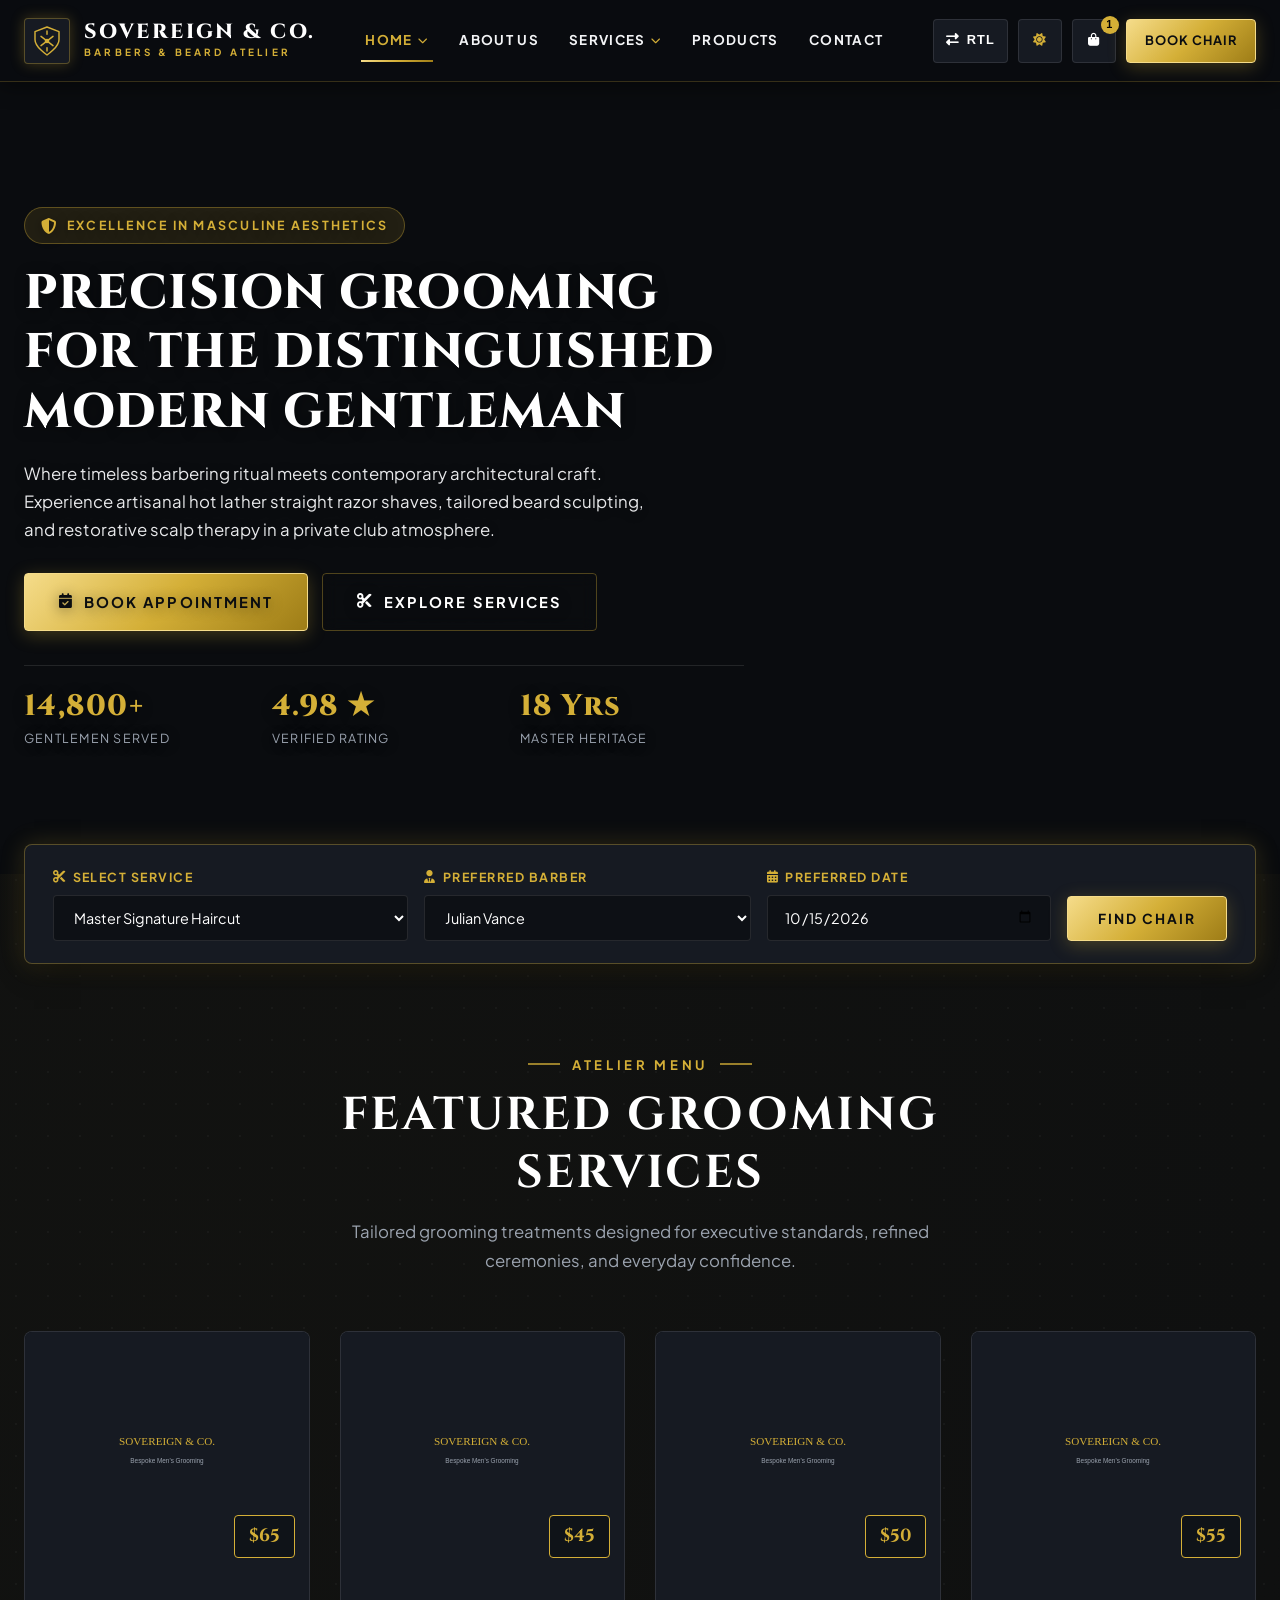
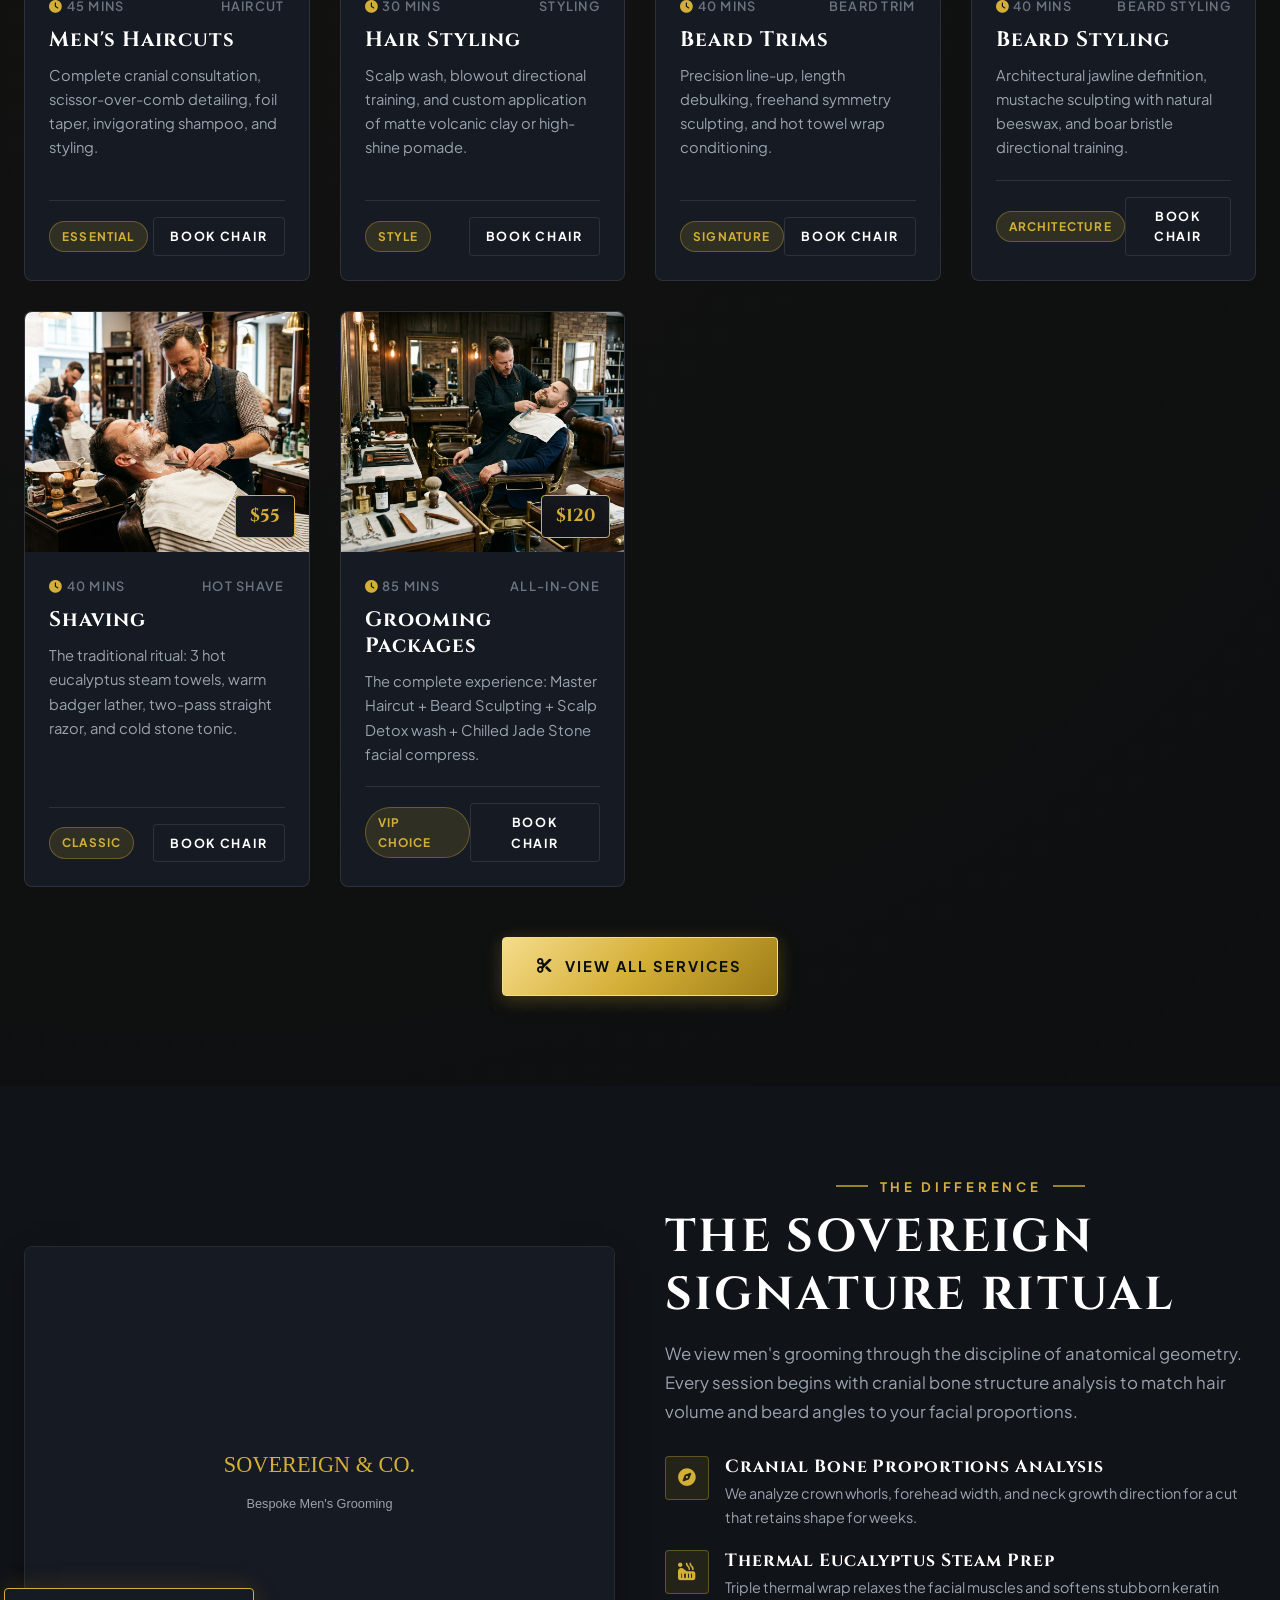
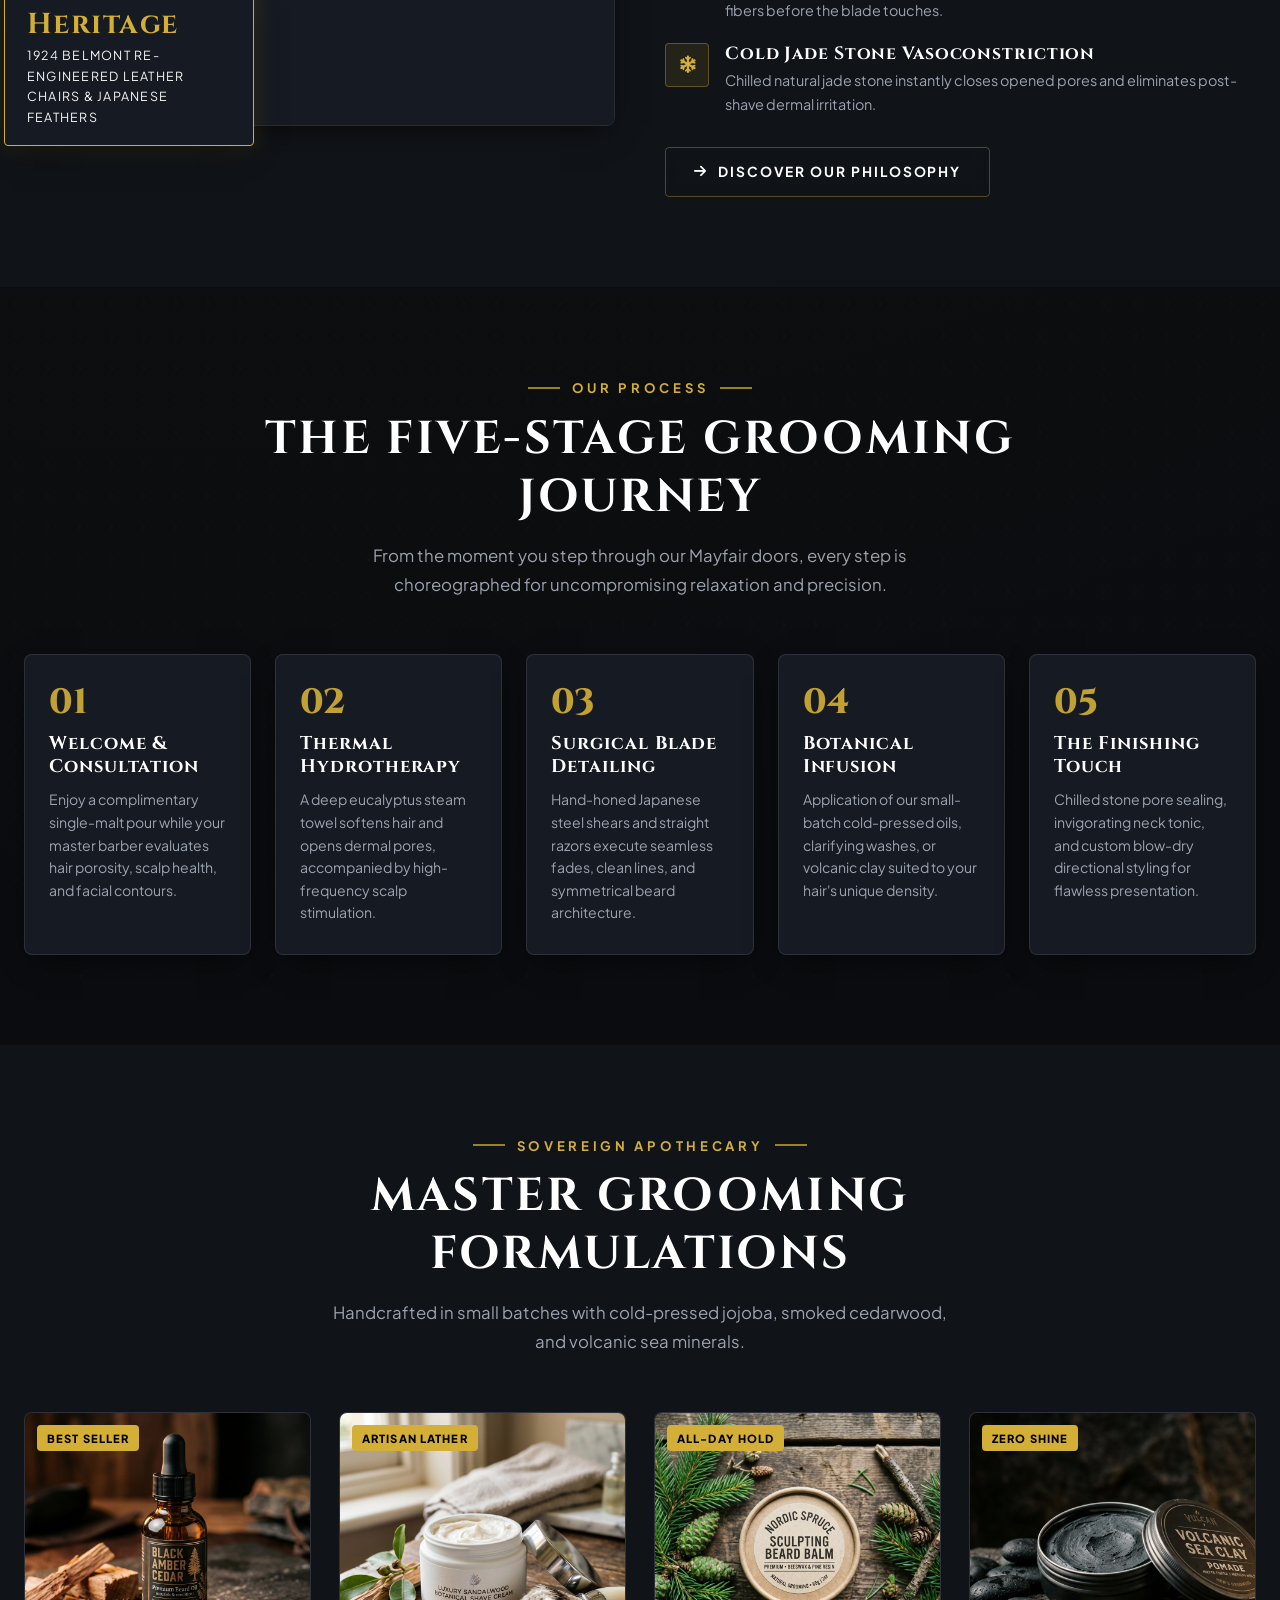
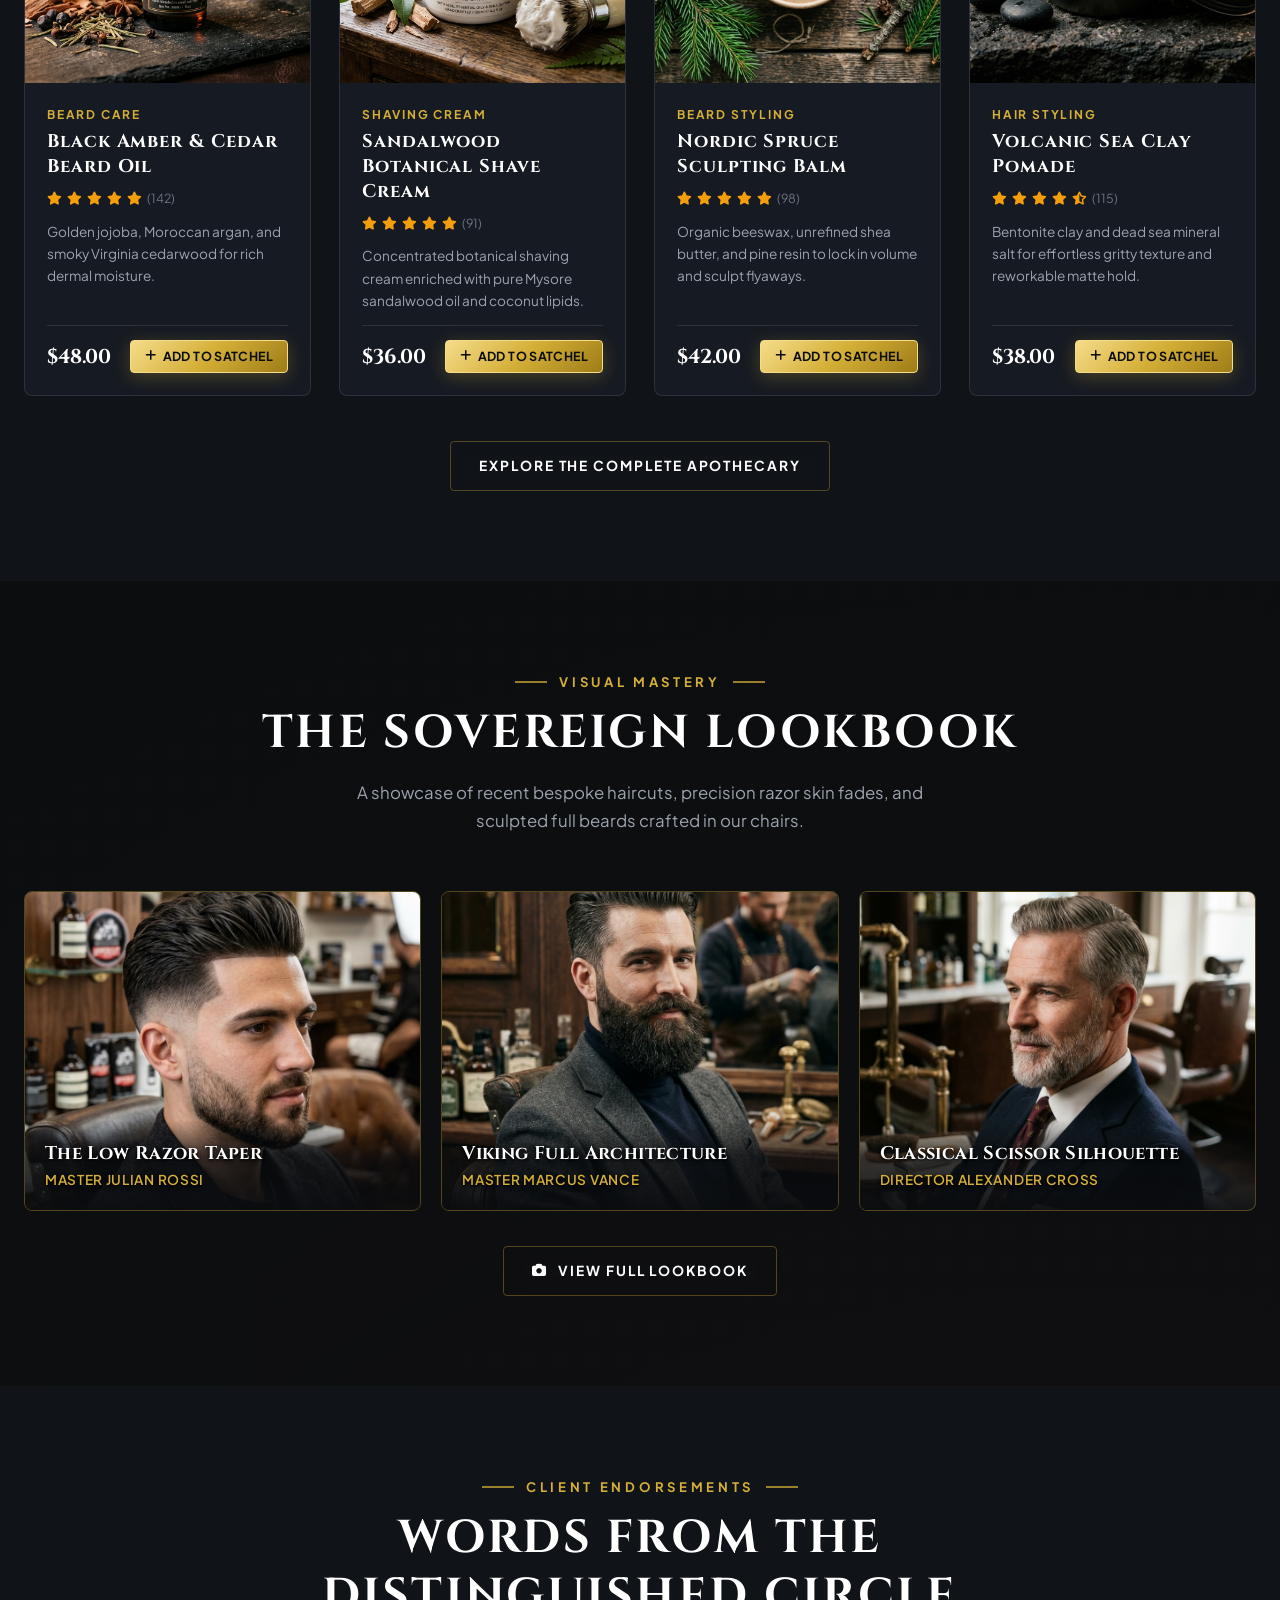
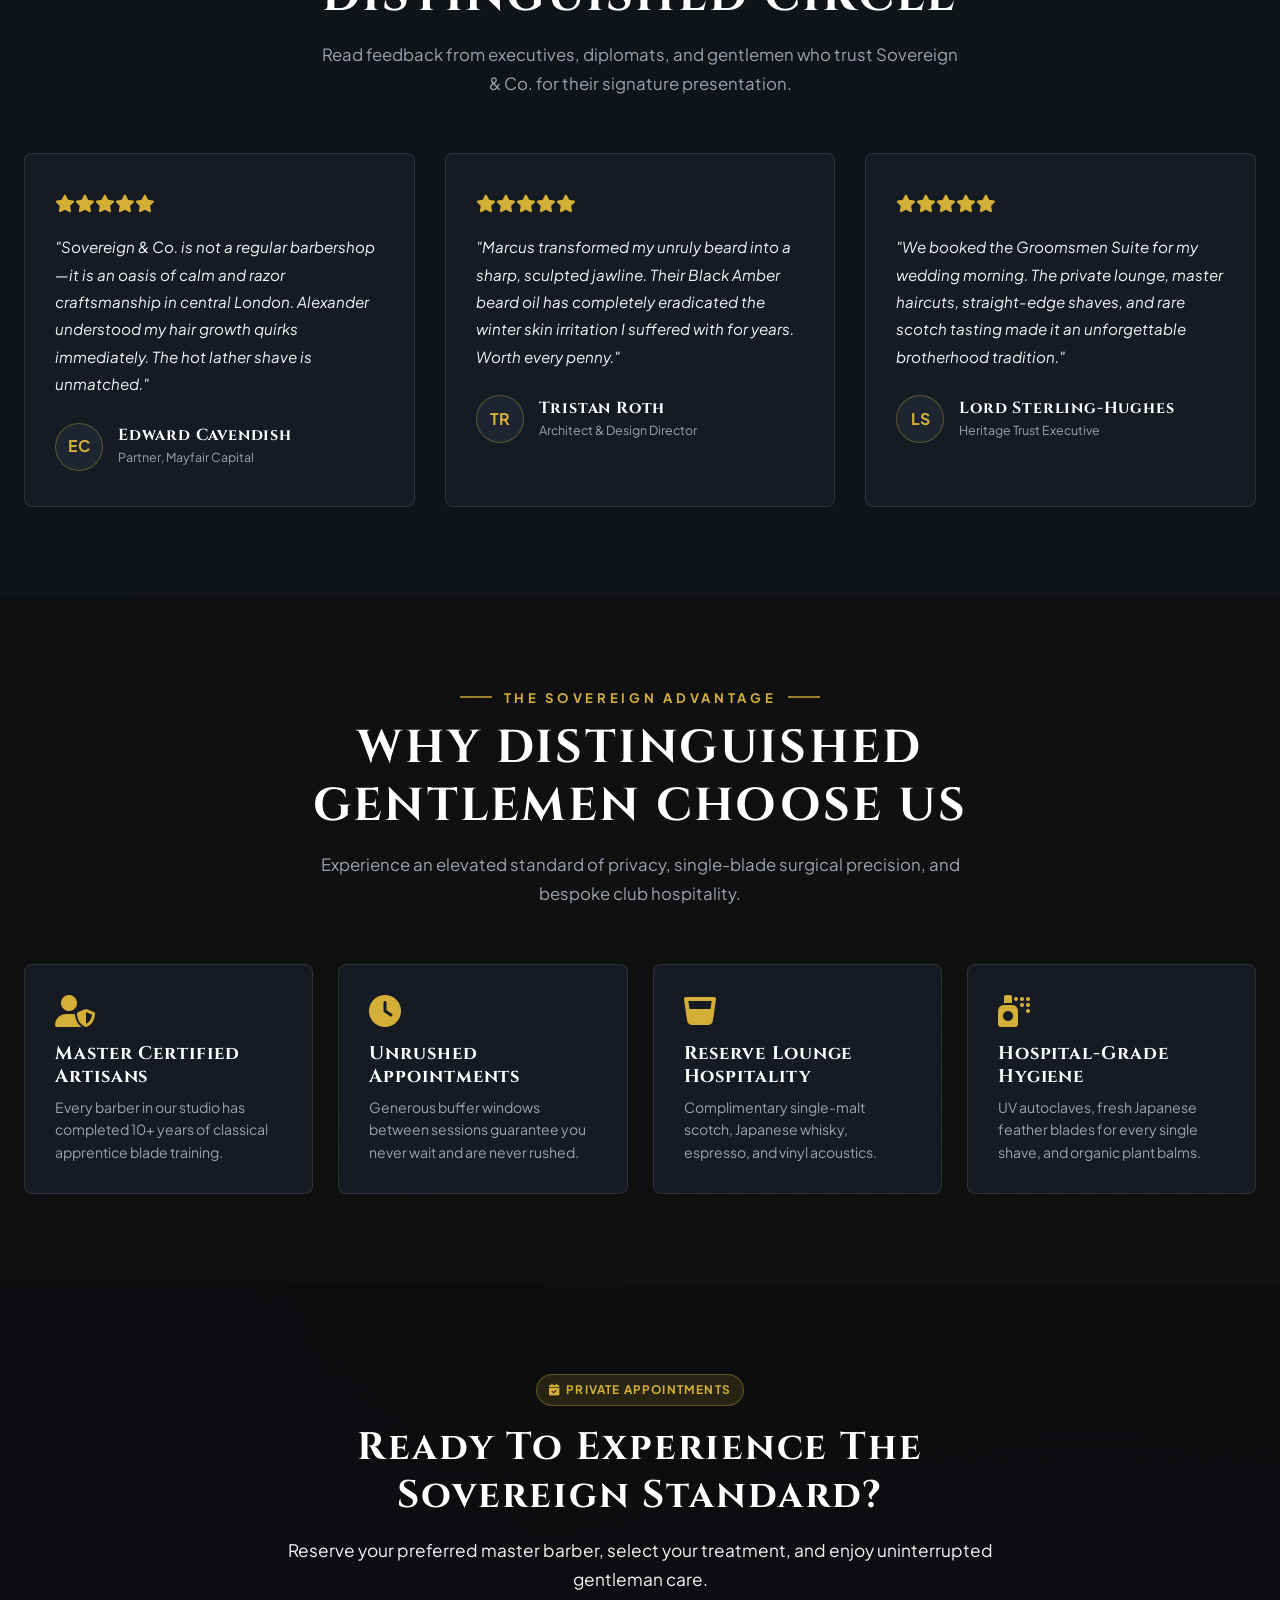
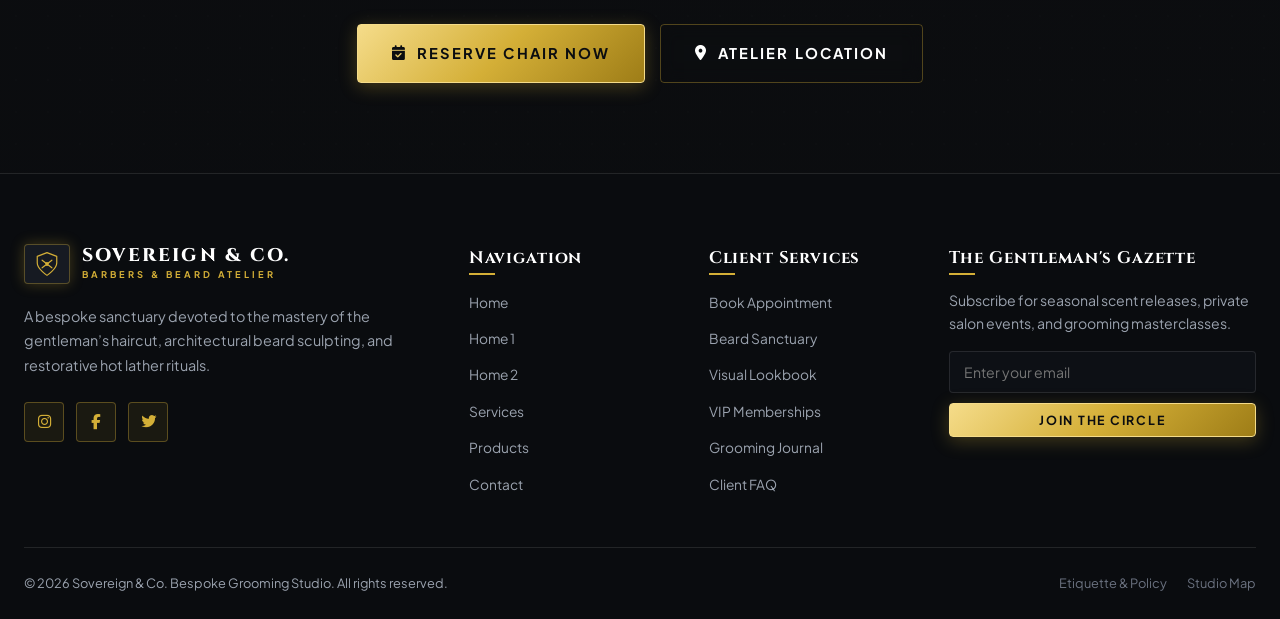
==== commit d996df37: "Fix 5 UI issues: Home dropdown, header background, heading alignment, and quick booking grid" ====
--- a/index.html
+++ b/index.html
@@ -35,9 +35,8 @@
           <li class="nav-item-dropdown">
             <a href="index.html" class="nav-link active">Home <i class="fas fa-chevron-down nav-caret"></i></a>
             <ul class="dropdown-menu">
-              <li><a href="index.html">Home</a></li>
-              <li><a href="home-1.html">Home 1</a></li>
-              <li><a href="home-2.html">Home 2</a></li>
+              <li><a href="home-1.html">Home Page 1</a></li>
+              <li><a href="home-2.html">Home Page 2</a></li>
             </ul>
           </li>
           <li><a href="about.html" class="nav-link ">About Us</a></li>
@@ -120,21 +119,21 @@
         <div class="form-group">
           <label><i class="fas fa-scissors"></i> Select Service</label>
           <select class="form-control" id="qb-service">
-            <option value="haircut">Master Signature Haircut ($65)</option>
-            <option value="beard-sculpt">Architectural Beard Sculpt ($50)</option>
-            <option value="royal-shave">Royal Hot Lather Shave ($55)</option>
-            <option value="executive-combo">The Sovereign Executive ($120)</option>
-            <option value="scalp-therapy">Scalp Detox & Mask ($75)</option>
+            <option value="haircut">Master Signature Haircut</option>
+            <option value="beard-sculpt">Architectural Beard Sculpt</option>
+            <option value="royal-shave">Royal Hot Lather Shave</option>
+            <option value="executive-combo">The Sovereign Executive</option>
+            <option value="scalp-therapy">Scalp Detox & Mask</option>
           </select>
         </div>
 
         <div class="form-group">
           <label><i class="fas fa-user-tie"></i> Preferred Barber</label>
           <select class="form-control" id="qb-barber">
-            <option value="julian">Julian Vance (Senior Master)</option>
-            <option value="marcus">Marcus Sterling (Beard Architect)</option>
-            <option value="david">David Thorne (Razor Specialist)</option>
-            <option value="alexander">Alexander Cross (Creative Director)</option>
+            <option value="julian">Julian Vance</option>
+            <option value="marcus">Marcus Sterling</option>
+            <option value="david">David Thorne</option>
+            <option value="alexander">Alexander Cross</option>
           </select>
         </div>
 
--- a/css/style.css
+++ b/css/style.css
@@ -37,7 +37,7 @@
   --border-gold: rgba(212, 175, 55, 0.35);
   --border-gold-bright: rgba(212, 175, 55, 0.85);
   
-  --overlay-hero: linear-gradient(90deg, rgba(10, 12, 15, 0.82) 0%, rgba(10, 12, 15, 0.62) 55%, rgba(10, 12, 15, 0.35) 100%);
+  --overlay-hero: linear-gradient(90deg, rgba(10, 12, 15, 0.90) 0%, rgba(10, 12, 15, 0.74) 55%, rgba(10, 12, 15, 0.45) 100%);
   --overlay-banner: linear-gradient(rgba(10, 12, 15, 0.65), rgba(10, 12, 15, 0.78));
   --page-pattern: radial-gradient(rgba(255, 255, 255, 0.03) 1px, transparent 1px);
   
@@ -85,7 +85,7 @@
   --border-gold: rgba(179, 134, 11, 0.45);
   --border-gold-bright: rgba(179, 134, 11, 0.9);
   
-  --overlay-hero: linear-gradient(90deg, rgba(244, 246, 249, 0.88) 0%, rgba(244, 246, 249, 0.70) 55%, rgba(244, 246, 249, 0.45) 100%);
+  --overlay-hero: linear-gradient(90deg, rgba(255, 255, 255, 0.96) 0%, rgba(255, 255, 255, 0.90) 55%, rgba(255, 255, 255, 0.68) 100%);
   --overlay-banner: linear-gradient(rgba(244, 246, 249, 0.72), rgba(244, 246, 249, 0.84));
   --page-pattern: radial-gradient(rgba(0, 0, 0, 0.04) 1px, transparent 1px);
   
@@ -103,7 +103,9 @@
 
 html {
   scroll-behavior: smooth;
+  scroll-padding-top: 85px;
   font-size: 16px;
+  overflow-x: hidden;
 }
 
 body {
@@ -112,6 +114,7 @@
   font-family: var(--font-sans);
   line-height: 1.65;
   overflow-x: hidden;
+  max-width: 100vw;
   -webkit-font-smoothing: antialiased;
   background-image: 
     radial-gradient(circle at 15% 15%, rgba(212, 175, 55, 0.04) 0%, transparent 40%),
@@ -119,6 +122,10 @@
     var(--page-pattern);
   background-size: 100% 100%, 100% 100%, 32px 32px;
   transition: background-color var(--transition-smooth), color var(--transition-smooth);
+  padding-top: 82px;
+  min-height: 100vh;
+  display: flex;
+  flex-direction: column;
 }
 
 .page-bg-backdrop {
@@ -328,24 +335,96 @@
 }
 
 .navbar-main {
-  position: sticky;
+  position: fixed;
   top: 0;
   left: 0;
+  right: 0;
   width: 100%;
   height: 82px;
-  background: var(--bg-glass-heavy);
+  background: rgba(10, 12, 16, 0.96);
   backdrop-filter: blur(16px);
   -webkit-backdrop-filter: blur(16px);
-  border-bottom: 1px solid var(--border-subtle);
+  border-bottom: 1px solid rgba(212, 175, 55, 0.22);
   z-index: 1000;
-  transform: translateZ(0);
-  -webkit-transform: translateZ(0);
-  box-shadow: 0 4px 20px rgba(0, 0, 0, 0.3);
+  box-shadow: 0 4px 20px rgba(0, 0, 0, 0.45);
+  transition: background-color var(--transition-smooth), border-color var(--transition-smooth), box-shadow var(--transition-smooth);
 }
 
 .navbar-main.scrolled {
+  background: rgba(10, 12, 16, 0.98);
   border-bottom-color: var(--border-gold);
-  box-shadow: 0 8px 30px rgba(0, 0, 0, 0.45);
+  box-shadow: 0 8px 30px rgba(0, 0, 0, 0.6);
+}
+
+/* Light Mode Header Styling & High Contrast */
+[data-theme="light"] .navbar-main {
+  background: rgba(255, 255, 255, 0.98);
+  border-bottom: 1px solid rgba(0, 0, 0, 0.08);
+  box-shadow: 0 4px 18px rgba(0, 0, 0, 0.06);
+}
+
+[data-theme="light"] .navbar-main.scrolled {
+  background: #ffffff;
+  border-bottom-color: rgba(179, 134, 11, 0.35);
+  box-shadow: 0 6px 24px rgba(0, 0, 0, 0.1);
+}
+
+[data-theme="light"] .navbar-main .brand-title {
+  color: #111827;
+}
+
+[data-theme="light"] .navbar-main .brand-subtitle {
+  color: #b3860b;
+}
+
+[data-theme="light"] .navbar-main .brand-crest-svg {
+  background: #ffffff;
+  border-color: rgba(179, 134, 11, 0.45);
+  color: #b3860b;
+  box-shadow: 0 2px 10px rgba(179, 134, 11, 0.15);
+}
+
+[data-theme="light"] .navbar-main .nav-link {
+  color: #1f2937;
+}
+
+[data-theme="light"] .navbar-main .nav-link:hover,
+[data-theme="light"] .navbar-main .nav-link.active {
+  color: #b3860b;
+}
+
+[data-theme="light"] .navbar-main .nav-caret {
+  color: #b3860b;
+}
+
+[data-theme="light"] .navbar-main .nav-control-btn,
+[data-theme="light"] .navbar-main .mobile-menu-toggle {
+  background: #f8fafc;
+  border-color: rgba(0, 0, 0, 0.14);
+  color: #111827;
+}
+
+[data-theme="light"] .navbar-main .nav-control-btn:hover,
+[data-theme="light"] .navbar-main .mobile-menu-toggle:hover {
+  background: #ffffff;
+  border-color: #b3860b;
+  color: #b3860b;
+  box-shadow: 0 2px 8px rgba(179, 134, 11, 0.2);
+}
+
+[data-theme="light"] .dropdown-menu {
+  background: #ffffff;
+  border: 1px solid rgba(179, 134, 11, 0.35);
+  box-shadow: 0 12px 32px rgba(0, 0, 0, 0.12);
+}
+
+[data-theme="light"] .dropdown-menu a {
+  color: #1f2937;
+}
+
+[data-theme="light"] .dropdown-menu a:hover {
+  background: rgba(179, 134, 11, 0.08);
+  color: #b3860b;
 }
 
 .nav-container {
@@ -353,7 +432,9 @@
   align-items: center;
   justify-content: space-between;
   height: 100%;
-  gap: 16px;
+  gap: 12px;
+  width: 100%;
+  max-width: 1280px;
 }
 
 /* LEFT SIDE: New Professional Logo + Brand Name */
@@ -554,9 +635,9 @@
 
 .nav-control-btn,
 .book-chair-nav-btn {
-  height: 40px;
-  min-height: 40px;
-  max-height: 40px;
+  height: 44px;
+  min-height: 44px;
+  min-width: 44px;
   box-sizing: border-box;
   border-radius: var(--radius-sm);
   display: inline-flex;
@@ -576,7 +657,7 @@
   background: var(--bg-card);
   border: 1px solid var(--border-subtle);
   color: var(--text-white);
-  padding: 0 14px;
+  padding: 0 12px;
 }
 
 .nav-control-btn:hover {
@@ -587,7 +668,7 @@
 
 .cart-toggle-btn {
   position: relative;
-  width: 40px;
+  width: 44px;
   padding: 0;
 }
 
@@ -598,8 +679,8 @@
 
 .cart-badge-count {
   position: absolute;
-  top: -5px;
-  right: -5px;
+  top: -4px;
+  right: -4px;
   background: var(--gold-primary);
   color: #000;
   font-size: 0.68rem;
@@ -614,7 +695,7 @@
 
 [dir="rtl"] .cart-badge-count {
   right: auto;
-  left: -5px;
+  left: -4px;
 }
 
 .mobile-menu-toggle {
@@ -622,13 +703,26 @@
   background: var(--bg-card);
   border: 1px solid var(--border-subtle);
   color: var(--text-white);
-  width: 40px;
-  height: 40px;
+  width: 44px;
+  height: 44px;
+  min-width: 44px;
+  min-height: 44px;
   border-radius: var(--radius-sm);
-  font-size: 1.1rem;
+  font-size: 1.15rem;
   cursor: pointer;
   align-items: center;
   justify-content: center;
+  transition: var(--transition-fast);
+}
+
+.mobile-menu-toggle:hover {
+  border-color: var(--gold-primary);
+  color: var(--gold-primary);
+}
+
+/* Mobile Drawer Bottom Utilities (Strictly hidden on desktop to avoid duplicate navbar controls) */
+.mobile-drawer-utilities {
+  display: none !important;
 }
 
 /* Smooth anchor targeting */
@@ -674,12 +768,12 @@
 .hero-content {
   position: relative;
   z-index: 3;
-  max-width: 680px;
+  max-width: 720px;
   text-shadow: 0 2px 14px rgba(0, 0, 0, 0.45);
 }
 
 [data-theme="light"] .hero-content {
-  text-shadow: 0 1px 4px rgba(255, 255, 255, 0.6);
+  text-shadow: none;
 }
 
 .hero-tag {
@@ -690,7 +784,7 @@
   background: rgba(212, 175, 55, 0.12);
   border: 1px solid var(--border-gold);
   border-radius: var(--radius-full);
-  margin-bottom: 22px;
+  margin-bottom: 20px;
 }
 
 .hero-tag span {
@@ -701,41 +795,91 @@
   font-weight: 700;
 }
 
+[data-theme="light"] .hero-tag {
+  background: rgba(179, 134, 11, 0.10);
+  border-color: rgba(179, 134, 11, 0.35);
+}
+
+[data-theme="light"] .hero-tag span {
+  color: #8c6703;
+}
+
+[data-theme="light"] .hero-tag i {
+  color: #8c6703;
+}
+
 .hero-title {
-  font-size: clamp(2.4rem, 4.8vw, 3.8rem);
-  line-height: 1.15;
-  margin-bottom: 20px;
+  font-family: var(--font-serif);
+  font-size: clamp(2rem, 3.8vw, 3.15rem);
+  font-weight: 800;
+  line-height: 1.22;
+  letter-spacing: 0.02em;
+  margin-bottom: 18px;
   text-transform: uppercase;
+  text-wrap: balance;
+  color: var(--text-white);
+}
+
+[data-theme="light"] .hero-title {
+  color: #111827;
 }
 
 .hero-description {
-  font-size: 1.12rem;
-  line-height: 1.7;
+  font-size: 1.05rem;
+  line-height: 1.68;
   color: var(--text-titanium);
   opacity: 0.95;
-  margin-bottom: 35px;
+  margin-bottom: 28px;
+  max-width: 620px;
+}
+
+[data-theme="light"] .hero-description {
+  color: #374151;
+  opacity: 1;
 }
 
 .hero-cta-group {
   display: flex;
   flex-wrap: wrap;
-  gap: 16px;
-  align-items: center;
-  margin-bottom: 40px;
+  gap: 14px;
+  align-items: center;
+  margin-bottom: 34px;
+}
+
+[data-theme="light"] .hero-cta-group .btn-secondary {
+  background: #ffffff;
+  border: 1px solid rgba(179, 134, 11, 0.55);
+  color: #1f2937;
+  box-shadow: 0 2px 8px rgba(0, 0, 0, 0.05);
+}
+
+[data-theme="light"] .hero-cta-group .btn-secondary:hover {
+  background: rgba(179, 134, 11, 0.08);
+  border-color: #8c6703;
+  color: #8c6703;
 }
 
 .hero-stats {
   display: grid;
   grid-template-columns: repeat(3, 1fr);
-  gap: 20px;
+  gap: 24px;
   border-top: 1px solid var(--border-subtle);
-  padding-top: 25px;
+  padding-top: 22px;
+}
+
+[data-theme="light"] .hero-stats {
+  border-top-color: rgba(0, 0, 0, 0.12);
 }
 
 .hero-stat-item h3 {
-  font-size: 1.9rem;
+  font-size: 1.85rem;
   color: var(--gold-primary);
   margin-bottom: 3px;
+  font-weight: 800;
+}
+
+[data-theme="light"] .hero-stat-item h3 {
+  color: #8c6703;
 }
 
 .hero-stat-item p {
@@ -745,22 +889,32 @@
   color: var(--text-muted);
 }
 
+[data-theme="light"] .hero-stat-item p {
+  color: #4b5563;
+}
+
 /* Quick Booking Strip */
 .quick-booking-bar {
   background: var(--bg-card);
   border: 1px solid var(--border-gold);
   border-radius: var(--radius-md);
-  padding: 24px 30px;
+  padding: 22px 28px;
   box-shadow: var(--shadow-card), var(--shadow-gold);
-  margin-top: -50px;
+  margin-top: -30px;
   position: relative;
   z-index: 10;
 }
 
+[data-theme="light"] .quick-booking-bar {
+  background: #ffffff;
+  border-color: rgba(179, 134, 11, 0.35);
+  box-shadow: 0 10px 30px -10px rgba(0, 0, 0, 0.10), 0 0 20px rgba(179, 134, 11, 0.12);
+}
+
 .booking-strip-form {
   display: grid;
-  grid-template-columns: repeat(auto-fit, minmax(200px, 1fr)) 180px;
-  gap: 18px;
+  grid-template-columns: 1.25fr 1.15fr 1fr 160px;
+  gap: 16px;
   align-items: flex-end;
 }
 
@@ -768,6 +922,7 @@
   display: flex;
   flex-direction: column;
   gap: 7px;
+  min-width: 0;
 }
 
 .form-group label {
@@ -779,6 +934,11 @@
   display: flex;
   align-items: center;
   gap: 6px;
+  white-space: nowrap;
+}
+
+[data-theme="light"] .form-group label {
+  color: #8c6703;
 }
 
 .form-control {
@@ -792,11 +952,27 @@
   font-size: 0.9rem;
   transition: var(--transition-fast);
   outline: none;
+  min-width: 0;
+  text-overflow: ellipsis;
+  white-space: nowrap;
+  overflow: hidden;
+  box-sizing: border-box;
+}
+
+[data-theme="light"] .form-control {
+  background: #ffffff;
+  border-color: rgba(0, 0, 0, 0.18);
+  color: #111827;
 }
 
 .form-control:focus {
   border-color: var(--gold-primary);
   box-shadow: 0 0 10px var(--gold-glow);
+}
+
+[data-theme="light"] .form-control:focus {
+  border-color: #b3860b;
+  box-shadow: 0 0 10px rgba(179, 134, 11, 0.25);
 }
 
 .form-control.is-invalid {
@@ -826,7 +1002,7 @@
    ========================================================================== */
 .services-grid {
   display: grid;
-  grid-template-columns: repeat(auto-fit, minmax(320px, 1fr));
+  grid-template-columns: repeat(auto-fit, minmax(280px, 1fr));
   gap: 30px;
 }
 
@@ -1362,21 +1538,24 @@
 .cart-drawer {
   position: fixed;
   top: 0;
-  right: -420px;
+  right: 0;
   width: 100%;
   max-width: 420px;
   height: 100%;
   background: var(--bg-dark);
   border-left: 1px solid var(--border-gold);
   z-index: 2001;
-  transition: right 0.35s cubic-bezier(0.16, 1, 0.3, 1), left 0.35s cubic-bezier(0.16, 1, 0.3, 1);
+  transform: translateX(100%);
+  visibility: hidden;
+  transition: transform 0.35s cubic-bezier(0.16, 1, 0.3, 1), visibility 0.35s ease;
   display: flex;
   flex-direction: column;
   box-shadow: -15px 0 40px rgba(0, 0, 0, 0.8);
 }
 
 .cart-drawer.active {
-  right: 0;
+  transform: translateX(0);
+  visibility: visible;
 }
 
 .cart-header {
@@ -1497,6 +1676,9 @@
   border-top: 1px solid var(--border-subtle);
   padding: 70px 0 25px 0;
   color: var(--text-muted);
+  margin-top: auto;
+  position: relative;
+  z-index: 10;
 }
 
 .footer-grid {
@@ -1628,14 +1810,16 @@
 
 [dir="rtl"] .cart-drawer {
   right: auto;
-  left: -420px;
+  left: 0;
   border-left: none;
   border-right: 1px solid var(--border-gold);
+  transform: translateX(-100%);
+  visibility: hidden;
 }
 
 [dir="rtl"] .cart-drawer.active {
-  left: 0;
-  right: auto;
+  transform: translateX(0);
+  visibility: visible;
 }
 
 [dir="rtl"] .cart-badge-count {
@@ -1689,76 +1873,56 @@
 /* ==========================================================================
    Responsive Breakpoints
    ========================================================================== */
-@media (max-width: 1180px) {
+@media (max-width: 1200px) {
   .nav-menu {
     gap: 12px;
   }
   .nav-link {
     font-size: 0.78rem;
-    padding: 6px 2px;
+    padding: 6px 3px;
+  }
+  .book-chair-nav-btn {
+    display: none;
   }
 }
 
 @media (max-width: 1024px) {
-  .nav-container {
-    height: 82px;
-  }
-  
-  .nav-menu {
-    gap: 10px;
-  }
-  
-  .nav-link {
-    font-size: 0.75rem;
-  }
-  
-  .split-feature {
-    grid-template-columns: 1fr;
-    gap: 40px;
-  }
-  
-  .split-feature-img-box .main-img {
-    height: 380px;
-  }
-  
-  .contact-layout {
-    grid-template-columns: 1fr;
-  }
-}
-
-@media (max-width: 992px) {
   .nav-links-wrapper {
     position: fixed;
     top: 82px;
-    left: -100%;
+    left: 0;
+    right: 0;
     width: 100%;
     height: calc(100vh - 82px);
     background: var(--bg-darkest);
-    padding: 35px 24px;
-    transition: left 0.35s ease, right 0.35s ease;
+    padding: 24px 20px 60px 20px;
+    transform: translateX(-100%);
+    visibility: hidden;
+    transition: transform 0.35s cubic-bezier(0.16, 1, 0.3, 1), visibility 0.35s ease;
     border-top: 1px solid var(--border-subtle);
     overflow-y: auto;
+    -webkit-overflow-scrolling: touch;
     z-index: 999;
+    display: block !important;
+  }
+
+  [data-theme="light"] .nav-links-wrapper {
+    background: #ffffff;
   }
 
   [dir="rtl"] .nav-links-wrapper {
-    left: auto;
-    right: -100%;
+    transform: translateX(100%);
   }
 
   .nav-links-wrapper.active {
-    left: 0;
-  }
-
-  [dir="rtl"] .nav-links-wrapper.active {
-    right: 0;
-    left: auto;
+    transform: translateX(0) !important;
+    visibility: visible !important;
   }
 
   .nav-menu {
     flex-direction: column;
     align-items: flex-start;
-    gap: 14px;
+    gap: 16px;
     width: 100%;
   }
 
@@ -1771,17 +1935,17 @@
     opacity: 1;
     visibility: visible;
     transform: none;
-    background: rgba(212, 175, 55, 0.04);
+    background: rgba(212, 175, 55, 0.05);
     border: none;
     border-left: 2px solid var(--gold-primary);
     border-radius: 0;
     box-shadow: none;
-    padding: 6px 0 6px 14px;
+    padding: 8px 0 8px 16px;
     margin-top: 6px;
     margin-bottom: 6px;
     display: flex;
     flex-direction: column;
-    gap: 4px;
+    gap: 6px;
     min-width: 100%;
   }
 
@@ -1789,32 +1953,40 @@
     border-left: none;
     border-right: 2px solid var(--gold-primary);
     padding-left: 0;
-    padding-right: 14px;
+    padding-right: 16px;
   }
 
   .dropdown-menu a {
-    padding: 6px 0;
-    font-size: 0.88rem;
+    padding: 8px 0;
+    font-size: 0.92rem;
   }
 
   .dropdown-menu a:hover {
-    padding-left: 6px;
+    padding-left: 8px;
   }
 
   [dir="rtl"] .dropdown-menu a:hover {
     padding-left: 0;
-    padding-right: 6px;
+    padding-right: 8px;
   }
 
   .nav-link {
-    font-size: 1rem;
-    padding: 6px 0;
+    font-size: 1.05rem;
+    padding: 10px 0;
+    min-height: 44px;
     width: 100%;
     justify-content: space-between;
+    align-items: center;
+  }
+
+  .dropdown-menu a {
+    min-height: 44px;
+    display: flex;
+    align-items: center;
   }
 
   .mobile-menu-toggle {
-    display: flex;
+    display: inline-flex;
   }
 
   .footer-grid {
@@ -1824,37 +1996,234 @@
   .quick-booking-bar {
     margin-top: 0;
   }
+
+  .split-feature {
+    grid-template-columns: 1fr;
+    gap: 40px;
+  }
+  
+  .split-feature-img-box .main-img {
+    height: 380px;
+  }
+  
+  .contact-layout {
+    grid-template-columns: 1fr;
+  }
+
+  /* Mobile Drawer Bottom Utilities */
+  .mobile-drawer-utilities {
+    display: block !important;
+    margin-top: 26px;
+    padding-top: 20px;
+    border-top: 1px solid var(--border-subtle);
+  }
+
+  .mobile-util-title {
+    font-size: 0.72rem;
+    font-weight: 700;
+    text-transform: uppercase;
+    letter-spacing: 0.12em;
+    color: var(--gold-primary);
+    margin-bottom: 12px;
+  }
+
+  .mobile-util-row {
+    display: flex;
+    align-items: center;
+    gap: 10px;
+    flex-wrap: wrap;
+  }
+
+  .mobile-util-row .nav-control-btn {
+    display: inline-flex !important;
+  }
 }
 
 @media (max-width: 768px) {
+  .hero-wrapper {
+    min-height: auto;
+    padding: 65px 0 55px 0;
+    background-position: center top !important;
+  }
+
+  .hero-content {
+    max-width: 100%;
+    text-align: left;
+    margin: 0 auto;
+  }
+
+  .hero-bg-overlay {
+    background: linear-gradient(180deg, rgba(10, 12, 15, 0.94) 0%, rgba(10, 12, 15, 0.82) 50%, rgba(10, 12, 15, 0.94) 100%) !important;
+  }
+
+  [data-theme="light"] .hero-bg-overlay {
+    background: linear-gradient(180deg, rgba(255, 255, 255, 0.97) 0%, rgba(255, 255, 255, 0.92) 50%, rgba(255, 255, 255, 0.97) 100%) !important;
+  }
+
+  .hero-title {
+    font-size: clamp(1.65rem, 5.5vw, 2.15rem);
+    line-height: 1.22;
+    margin-bottom: 16px;
+    letter-spacing: 0.02em;
+    word-break: normal;
+    overflow-wrap: break-word;
+    text-wrap: balance;
+  }
+
+  .hero-description {
+    font-size: 0.96rem;
+    line-height: 1.65;
+    margin-bottom: 25px;
+    max-width: 100%;
+  }
+
   .hero-stats {
     grid-template-columns: 1fr 1fr;
+    gap: 15px;
   }
 
   .footer-grid {
     grid-template-columns: 1fr;
   }
+
+  .nav-actions {
+    gap: 8px;
+  }
+
+  .quick-booking-bar {
+    margin-top: 24px !important;
+    padding: 24px 20px !important;
+    box-sizing: border-box !important;
+    width: 100% !important;
+    max-width: 100% !important;
+    overflow: hidden !important;
+  }
+
+  .booking-strip-form {
+    display: flex !important;
+    flex-direction: column !important;
+    gap: 16px !important;
+    width: 100% !important;
+    box-sizing: border-box !important;
+  }
+
+  .booking-strip-form .form-group {
+    width: 100% !important;
+    min-width: 0 !important;
+    box-sizing: border-box !important;
+  }
+
+  .booking-strip-form .form-control {
+    width: 100% !important;
+    box-sizing: border-box !important;
+    min-height: 48px !important;
+    font-size: 0.92rem !important;
+  }
+
+  .booking-strip-form button[type="submit"],
+  .booking-strip-form .btn {
+    width: 100% !important;
+    min-width: 100% !important;
+    height: 50px !important;
+    min-height: 50px !important;
+    display: flex !important;
+    align-items: center !important;
+    justify-content: center !important;
+    font-size: 0.92rem !important;
+    font-weight: 700 !important;
+    letter-spacing: 0.1em !important;
+    text-transform: uppercase !important;
+    margin-top: 4px !important;
+    box-sizing: border-box !important;
+  }
+
+  .services-grid {
+    grid-template-columns: 1fr !important;
+    gap: 24px !important;
+  }
+
+  .service-card {
+    min-width: 0 !important;
+    max-width: 100% !important;
+    width: 100% !important;
+    box-sizing: border-box !important;
+  }
+
+  .split-feature > div {
+    min-width: 0 !important;
+    max-width: 100% !important;
+  }
+}
+
+@media (max-width: 600px) {
+  .nav-container {
+    padding: 0 14px;
+    gap: 8px;
+  }
+
+  .nav-actions {
+    gap: 8px;
+    margin-left: auto;
+    flex-shrink: 0;
+  }
+
+  [dir="rtl"] .nav-actions {
+    margin-left: 0;
+    margin-right: auto;
+  }
+
+  /* Hide header RTL & Theme toggles on narrow mobile - they are accessible in expanded menu */
+  .nav-actions .dir-toggle-btn,
+  .nav-actions .theme-toggle-btn {
+    display: none !important;
+  }
+
+  .brand-logo {
+    min-width: 0;
+    flex: 1 1 auto;
+    overflow: hidden;
+  }
+
+  .brand-text {
+    min-width: 0;
+    overflow: hidden;
+  }
+
+  .brand-title {
+    font-size: 1rem;
+    white-space: nowrap;
+    overflow: hidden;
+    text-overflow: ellipsis;
+  }
+
+  /* Automatically stack multi-column card/form grids cleanly on mobile */
+  [style*="grid-template-columns"] {
+    grid-template-columns: 1fr !important;
+  }
 }
 
 @media (max-width: 480px) {
   .brand-title {
-    font-size: 1.05rem;
+    font-size: 0.98rem;
+    letter-spacing: 0.06em;
   }
 
   .brand-subtitle {
-    font-size: 0.55rem;
-    letter-spacing: 0.22em;
+    font-size: 0.5rem;
+    letter-spacing: 0.16em;
   }
 
   .brand-crest-svg {
-    width: 38px;
-    height: 38px;
-    min-width: 38px;
-    padding: 4px;
+    width: 36px;
+    height: 36px;
+    min-width: 36px;
+    padding: 3px;
   }
 
   .hero-title {
-    font-size: 2rem;
+    font-size: 1.75rem;
+    line-height: 1.22;
+    text-wrap: balance;
   }
 
   .hero-stats {
@@ -1878,6 +2247,234 @@
 
   .book-chair-nav-btn {
     display: none;
+  }
+
+  .quick-booking-bar {
+    padding: 20px 16px !important;
+  }
+
+  .booking-strip-form {
+    gap: 14px !important;
+  }
+
+  .booking-strip-form .form-control {
+    font-size: 0.88rem !important;
+  }
+
+  .booking-strip-form button[type="submit"],
+  .booking-strip-form .btn {
+    height: 48px !important;
+    font-size: 0.88rem !important;
+  }
+}
+
+@media (max-width: 360px) {
+  .nav-container {
+    padding: 0 10px;
+    gap: 6px;
+  }
+
+  .brand-logo {
+    gap: 7px;
+  }
+
+  .brand-title {
+    font-size: 0.9rem;
+    letter-spacing: 0.03em;
+  }
+
+  .brand-subtitle {
+    display: none;
+  }
+
+  .brand-crest-svg {
+    width: 32px;
+    height: 32px;
+    min-width: 32px;
+    padding: 2px;
+  }
+
+  .nav-actions {
+    gap: 6px;
+  }
+
+  .cart-toggle-btn,
+  .mobile-menu-toggle {
+    width: 38px;
+    min-width: 38px;
+    height: 38px;
+    min-height: 38px;
+    font-size: 0.95rem;
+  }
+
+  .quick-booking-bar {
+    padding: 16px 12px !important;
+  }
+
+  .booking-strip-form {
+    gap: 12px !important;
+  }
+
+  .booking-strip-form .form-control {
+    padding: 10px 12px !important;
+    font-size: 0.84rem !important;
+  }
+
+  .booking-strip-form button[type="submit"],
+  .booking-strip-form .btn {
+    height: 46px !important;
+    font-size: 0.84rem !important;
+  }
+}
+
+@media (max-width: 320px) {
+  .nav-container {
+    padding: 0 8px;
+    gap: 4px;
+  }
+
+  .brand-logo {
+    gap: 5px;
+  }
+
+  .brand-title {
+    font-size: 0.82rem;
+    letter-spacing: 0.01em;
+  }
+
+  .brand-crest-svg {
+    width: 28px;
+    height: 28px;
+    min-width: 28px;
+    padding: 2px;
+  }
+
+  .nav-actions {
+    gap: 4px;
+  }
+
+  .cart-toggle-btn,
+  .mobile-menu-toggle {
+    width: 34px;
+    min-width: 34px;
+    height: 34px;
+    min-height: 34px;
+    font-size: 0.85rem;
+  }
+
+  .cart-badge-count {
+    width: 15px;
+    height: 15px;
+    font-size: 0.6rem;
+    top: -3px;
+    right: -3px;
+  }
+
+  .container {
+    padding: 0 12px;
+  }
+
+  .hero-tag span {
+    font-size: 0.68rem;
+  }
+
+  .hero-title {
+    font-size: 1.55rem;
+    line-height: 1.25;
+    text-wrap: balance;
+  }
+
+  .quick-booking-bar {
+    padding: 14px 10px !important;
+    margin-top: 15px !important;
+  }
+
+  .booking-strip-form {
+    gap: 10px !important;
+  }
+
+  .booking-strip-form .form-control {
+    padding: 8px 10px !important;
+    font-size: 0.82rem !important;
+  }
+
+  .booking-strip-form button[type="submit"],
+  .booking-strip-form .btn {
+    height: 44px !important;
+    font-size: 0.82rem !important;
+  }
+}
+
+/* ==========================================================================
+   Large Desktop & Ultra-Wide Scaling (1440px, 1920px, 2560px 4K)
+   ========================================================================== */
+@media (min-width: 1440px) {
+  .nav-container {
+    max-width: 1380px;
+    padding: 0 32px;
+    gap: 24px;
+  }
+
+  .nav-menu {
+    gap: 28px;
+  }
+}
+
+@media (min-width: 1920px) {
+  .nav-container {
+    max-width: 1600px;
+    padding: 0 40px;
+    gap: 36px;
+  }
+
+  .nav-menu {
+    gap: 36px;
+  }
+
+  .nav-link {
+    font-size: 0.92rem;
+  }
+}
+
+@media (min-width: 2560px) {
+  .nav-container {
+    max-width: 1920px;
+    padding: 0 56px;
+    gap: 48px;
+  }
+
+  .brand-crest-svg {
+    width: 52px;
+    height: 52px;
+    min-width: 52px;
+  }
+
+  .brand-title {
+    font-size: 1.45rem;
+  }
+
+  .brand-subtitle {
+    font-size: 0.72rem;
+  }
+
+  .nav-menu {
+    gap: 48px;
+  }
+
+  .nav-link {
+    font-size: 1.02rem;
+    letter-spacing: 0.12em;
+  }
+
+  .nav-actions {
+    gap: 16px;
+  }
+
+  .nav-control-btn,
+  .book-chair-nav-btn {
+    height: 48px;
+    min-height: 48px;
+    font-size: 0.88rem;
   }
 }
 
@@ -2105,22 +2702,31 @@
 
 .selectable-cards-grid {
   display: grid;
-  grid-template-columns: repeat(auto-fill, minmax(260px, 1fr));
-  gap: 20px;
+  grid-template-columns: repeat(auto-fill, minmax(240px, 1fr));
+  gap: 16px;
   margin-bottom: 28px;
+  width: 100%;
+}
+
+@media (max-width: 520px) {
+  .selectable-cards-grid {
+    grid-template-columns: 1fr;
+  }
 }
 
 .selectable-card {
   background: var(--bg-dark);
   border: 2px solid var(--border-subtle);
   border-radius: var(--radius-md);
-  padding: 22px;
+  padding: 18px 16px;
   cursor: pointer;
   transition: var(--transition-fast);
   position: relative;
   display: flex;
   flex-direction: column;
   user-select: none;
+  width: 100%;
+  box-sizing: border-box;
 }
 
 .selectable-card:hover {
@@ -2239,9 +2845,39 @@
   to { opacity: 1; transform: scale(1); }
 }
 
+.booking-wizard-grid {
+  display: grid;
+  grid-template-columns: 1fr 340px;
+  gap: 40px;
+  align-items: flex-start;
+  width: 100%;
+}
+
+.booking-summary-sidebar {
+  background: var(--bg-dark);
+  border: 1px solid var(--border-gold);
+  padding: 25px;
+  border-radius: var(--radius-md);
+  position: sticky;
+  top: 110px;
+  width: 100%;
+  box-sizing: border-box;
+}
+
 @media (max-width: 900px) {
   .booking-wizard-card {
     padding: 24px 18px;
+  }
+
+  .booking-wizard-grid {
+    grid-template-columns: 1fr;
+    gap: 30px;
+  }
+
+  .booking-summary-sidebar {
+    position: static;
+    top: auto;
+    margin-top: 10px;
   }
 
   .booking-steps-nav {
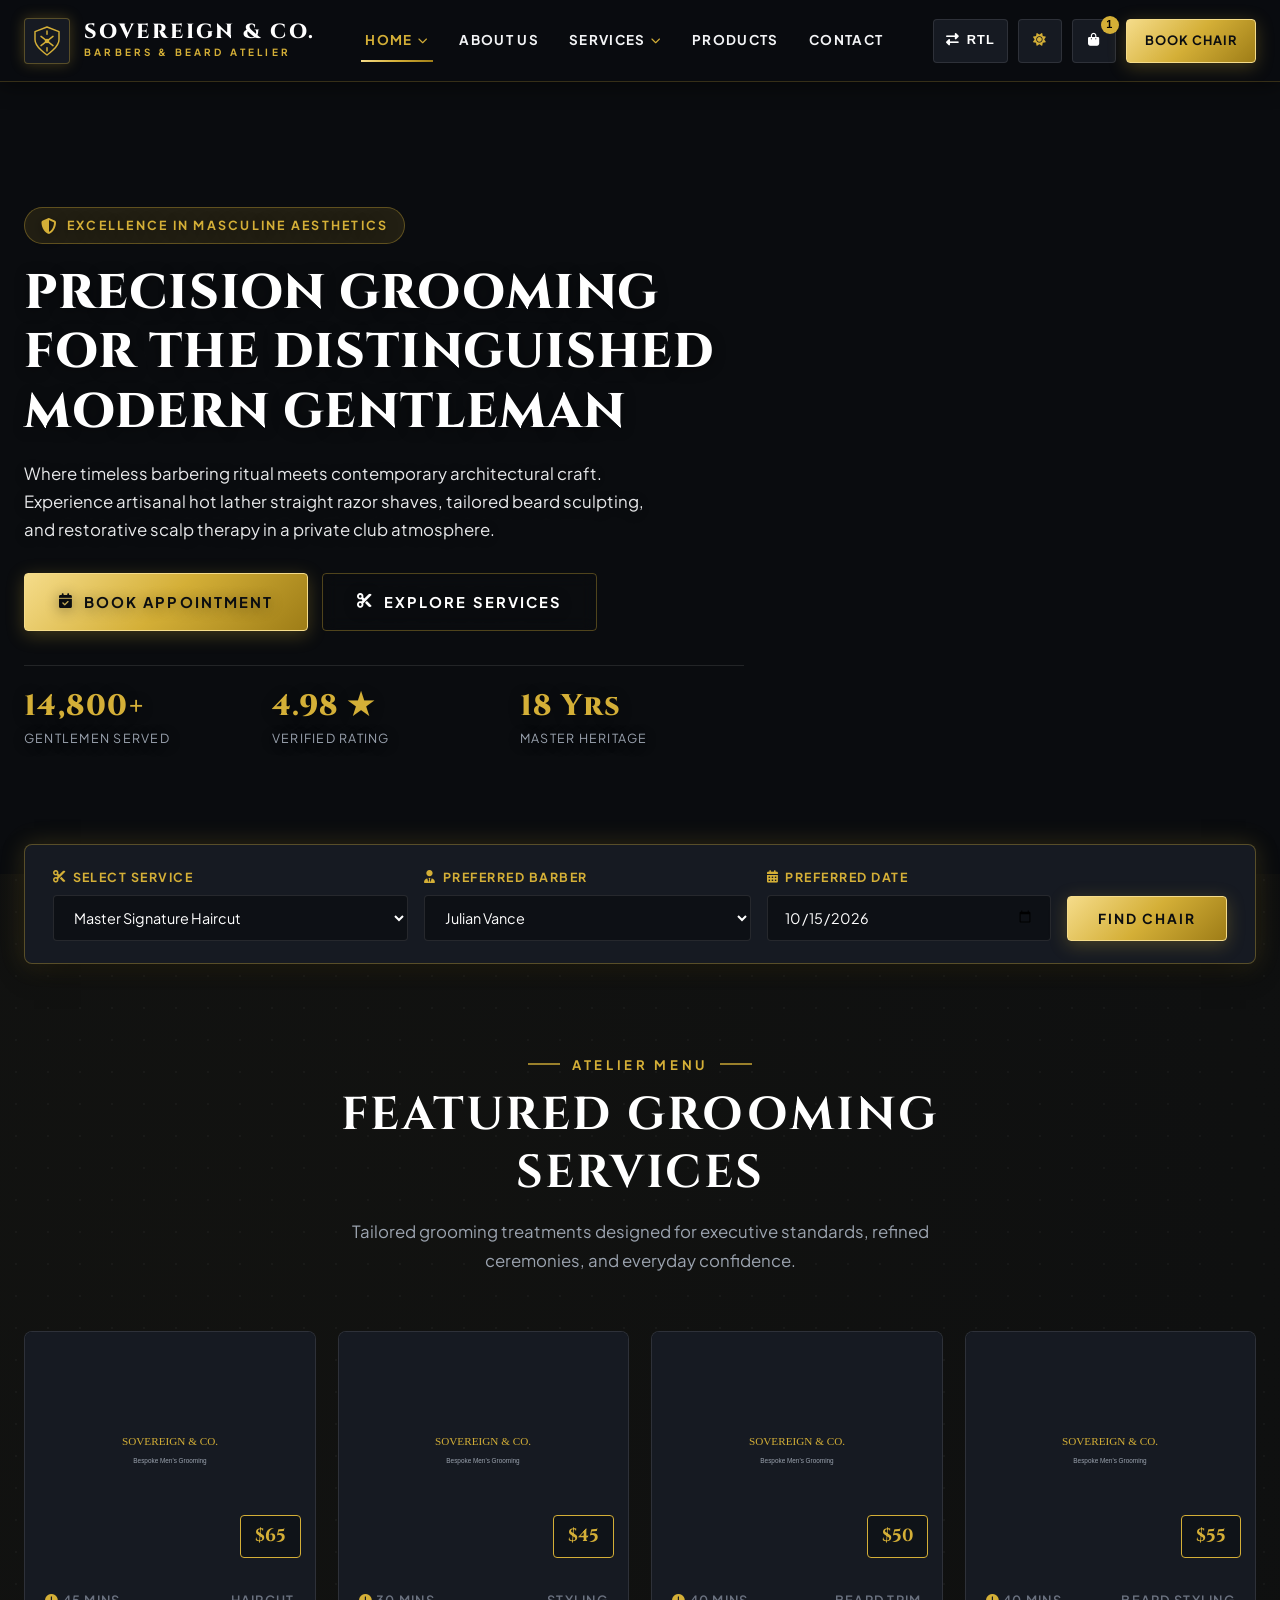
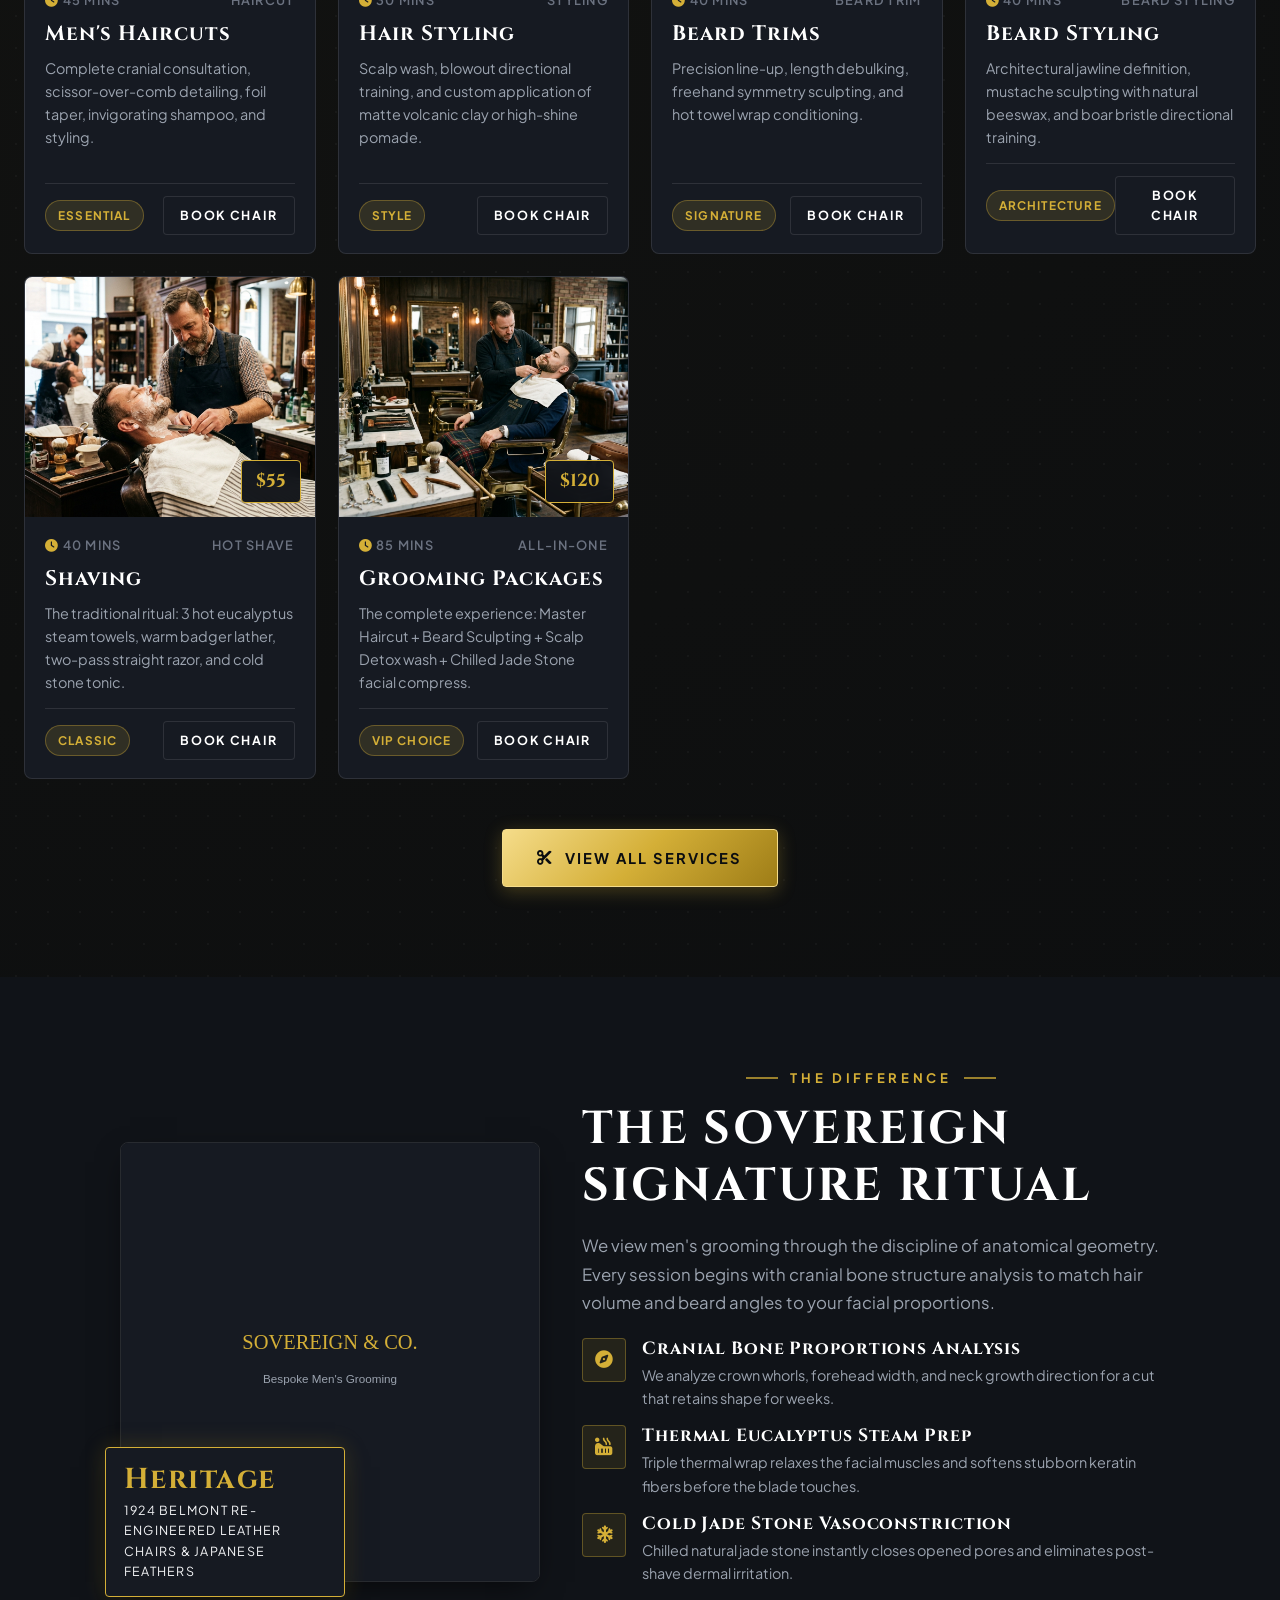
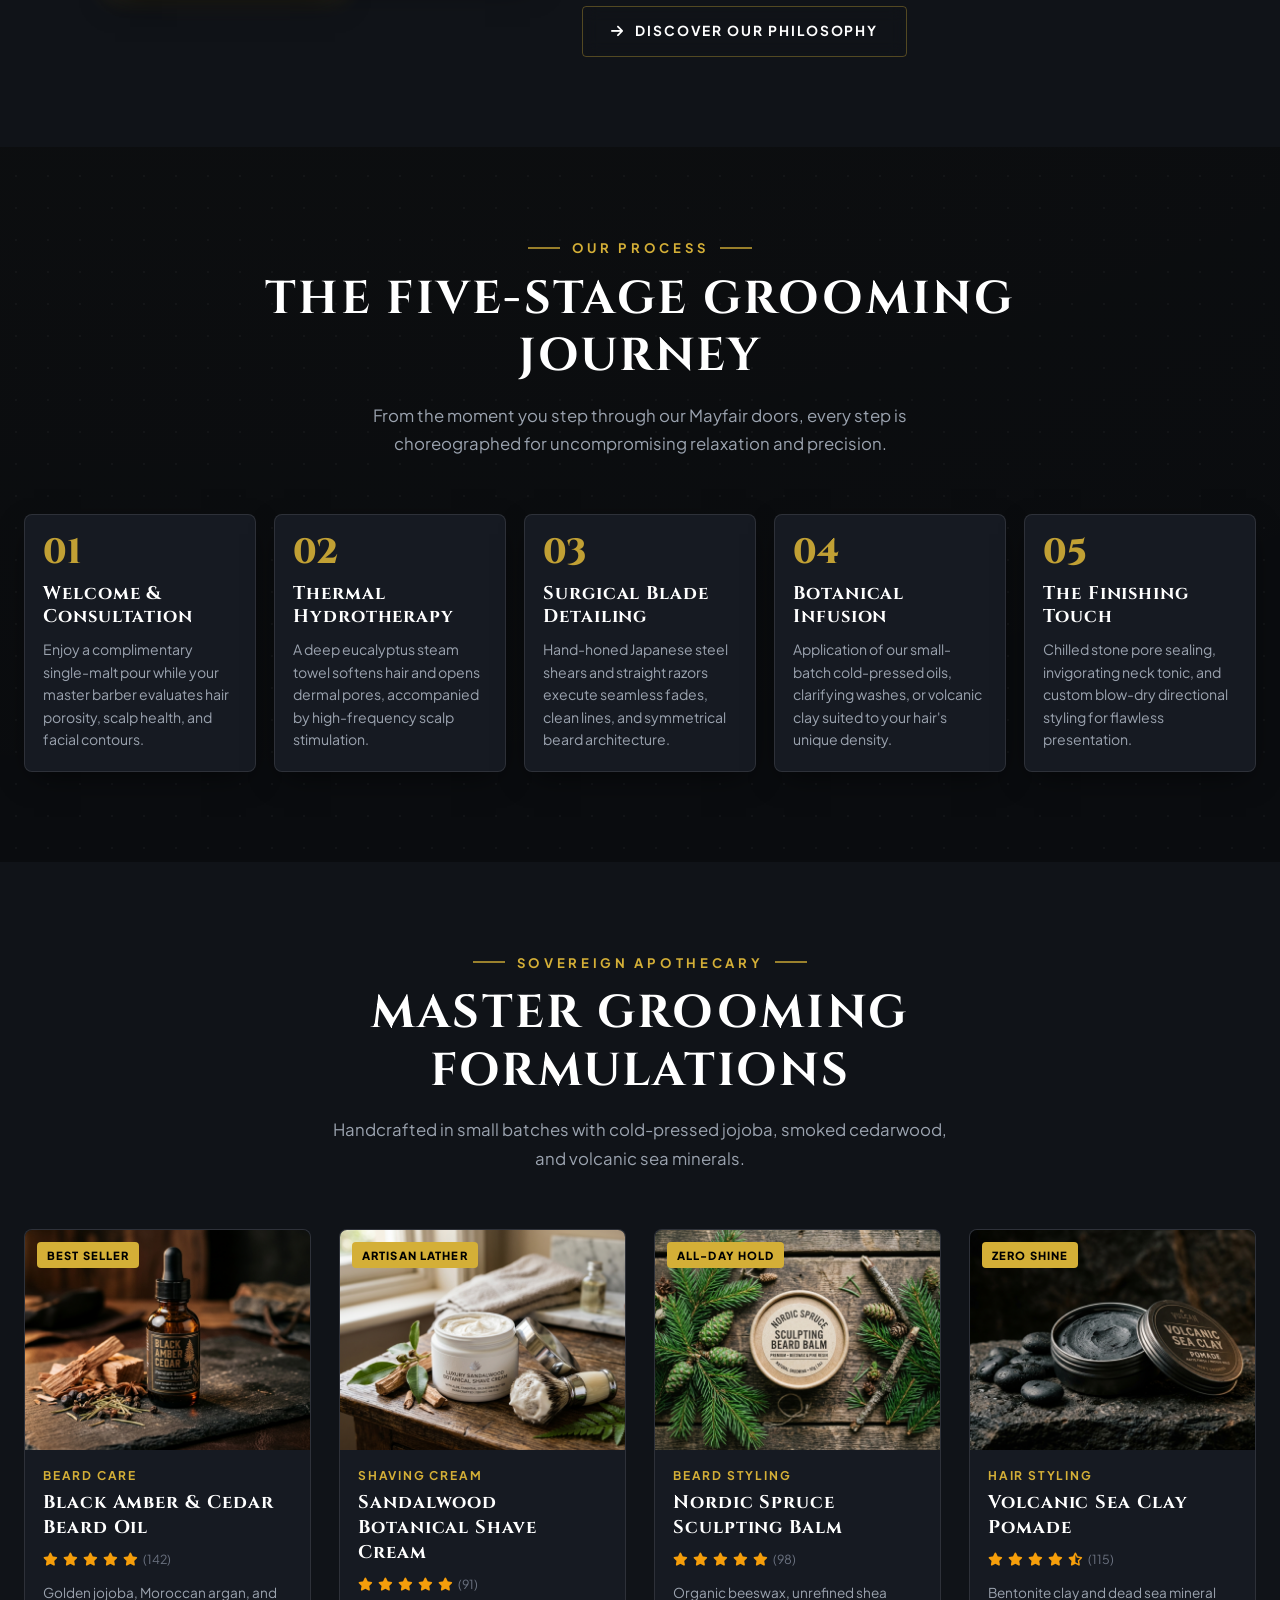
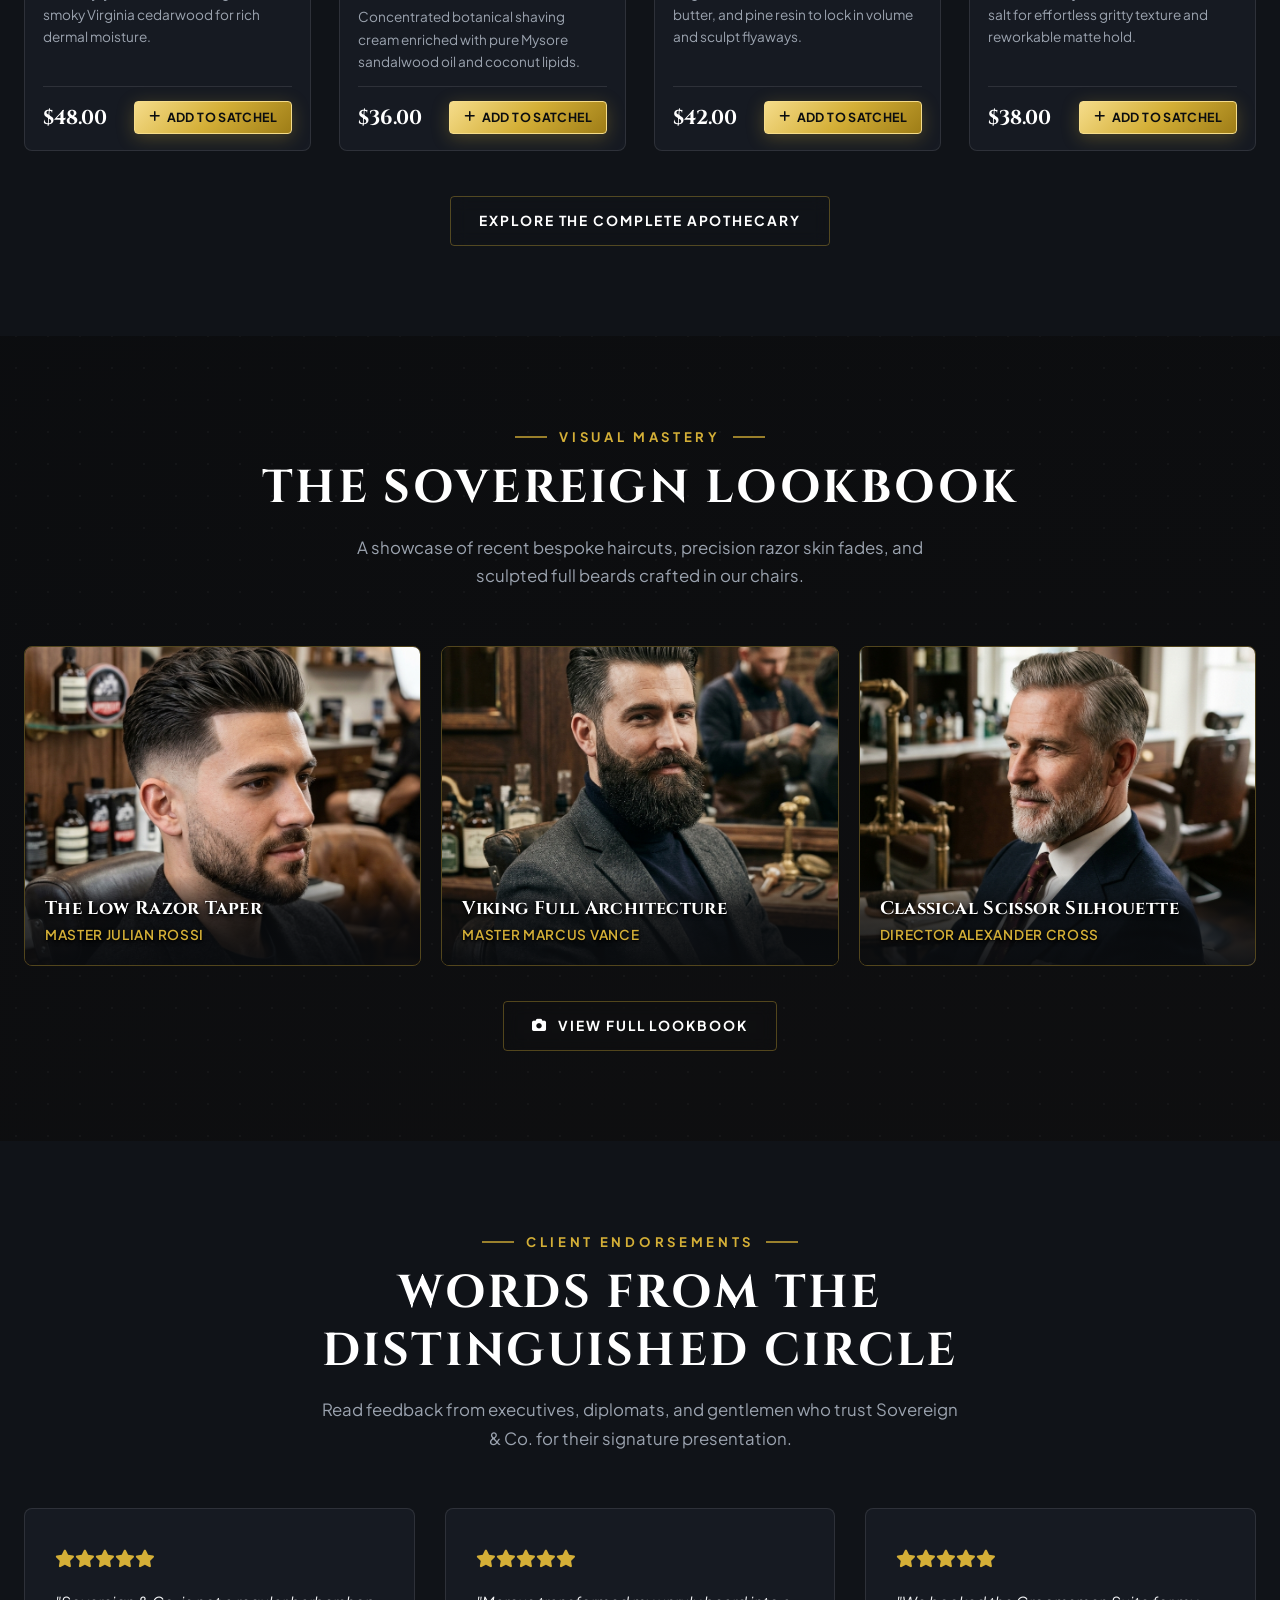
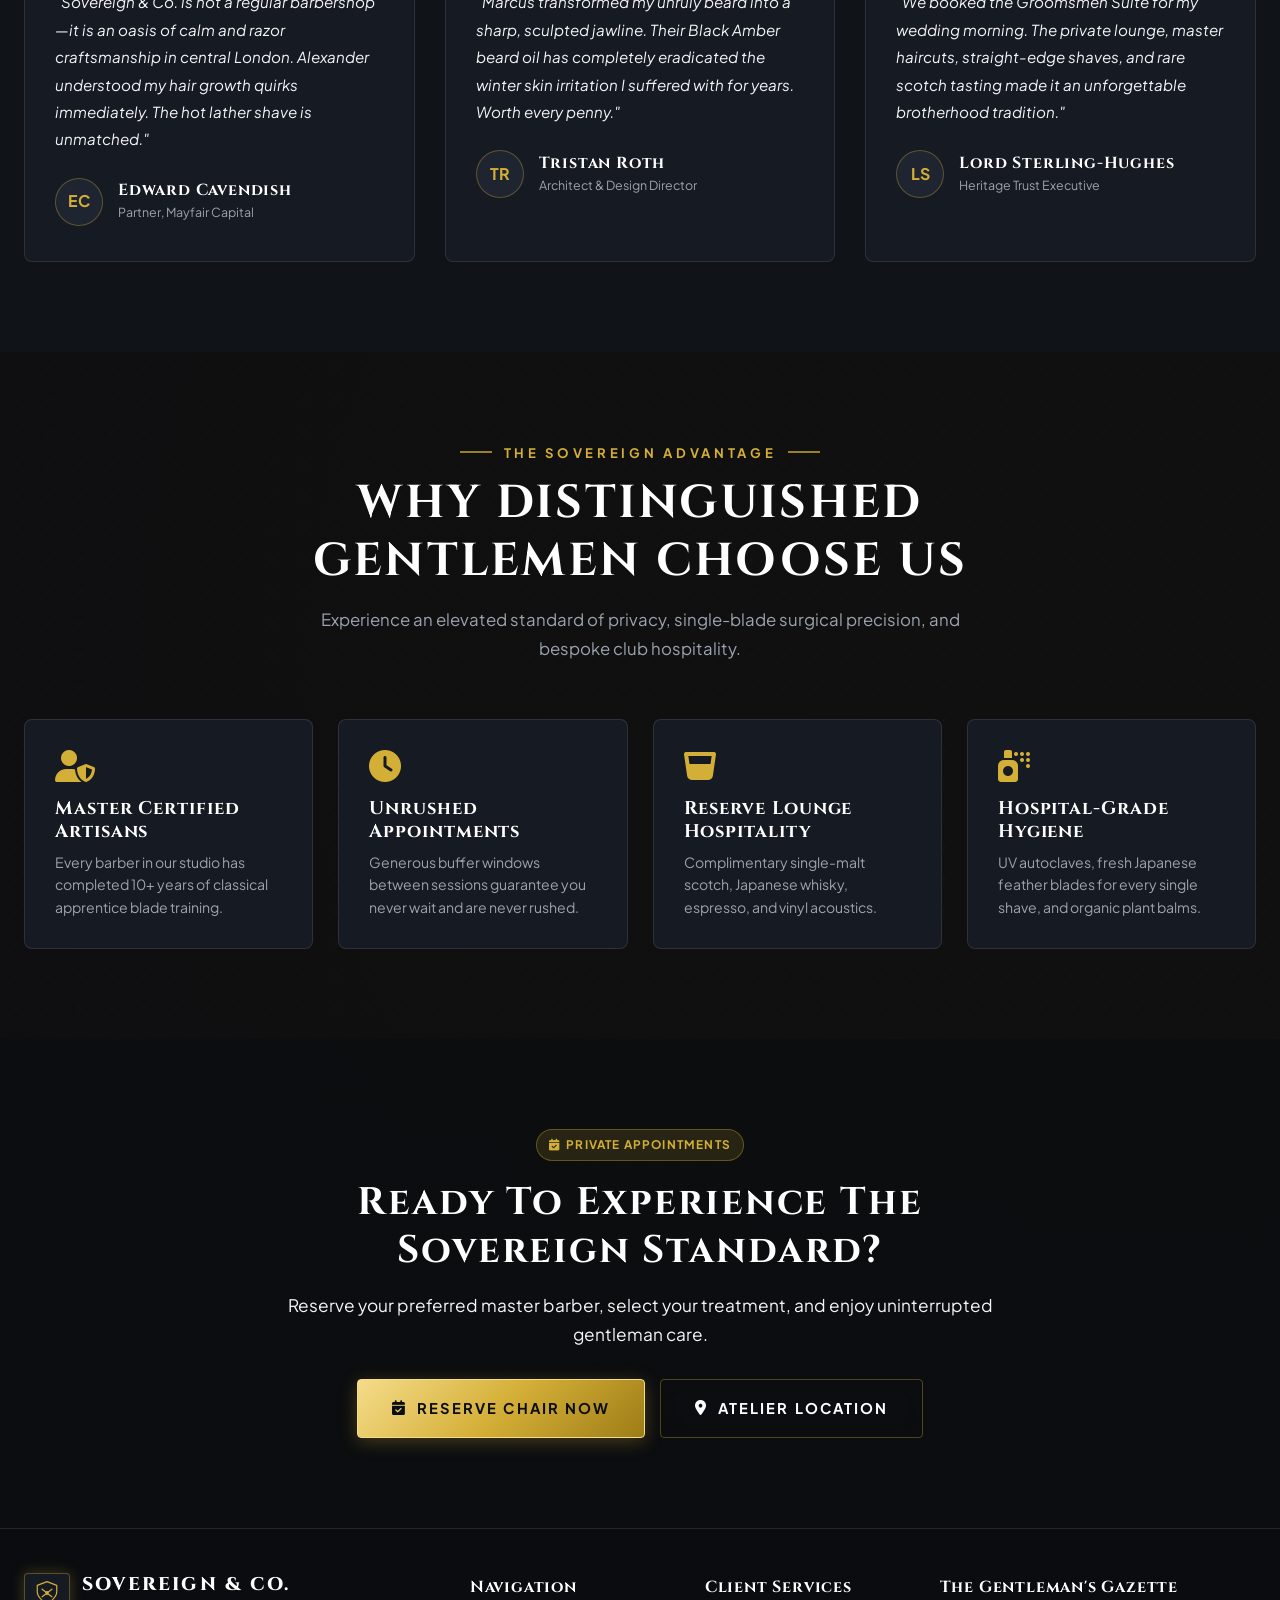
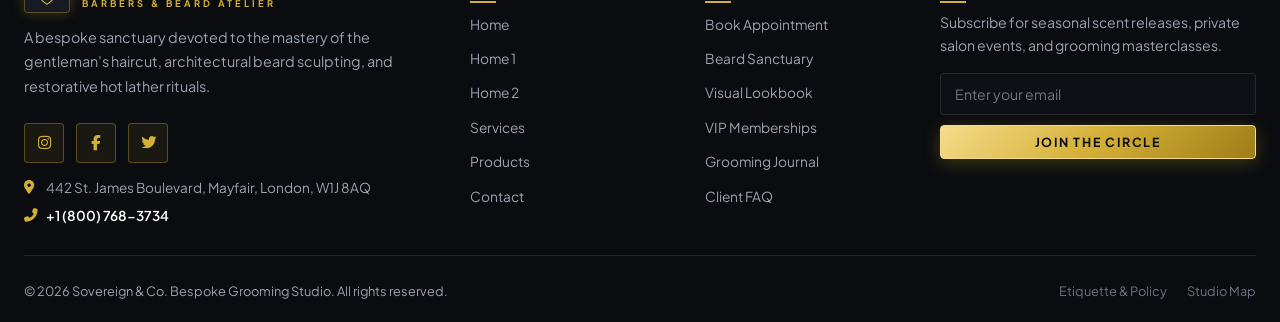
==== commit 6cfb75ed: "Fix home hero background, compact grid boxes spacing, ritual section sizing, medium footer, and site" ====
--- a/index.html
+++ b/index.html
@@ -77,7 +77,7 @@
   </header>
 
   <!-- Hero Section with Background Visual -->
-  <section class="hero-wrapper page-bg-backdrop" style="background-image: url('https://images.unsplash.com/photo-1503951914875-452162b0f3f1?auto=format&fit=crop&w=1600&q=80');">
+  <section class="hero-wrapper page-bg-backdrop" style="background-image: url('https://images.unsplash.com/photo-1592647420148-bfcc177e2117?auto=format&fit=crop&w=1920&q=85');">
     <div class="hero-bg-overlay"></div>
     <div class="container">
       <div class="hero-content">
@@ -639,6 +639,16 @@
             <a href="https://www.facebook.com/login/" target="_blank" rel="noopener noreferrer" class="footer-social-btn footer-social-btn--facebook" aria-label="Follow us on Facebook" title="Facebook"><i class="fab fa-facebook-f"></i></a>
             <a href="https://twitter.com/login" target="_blank" rel="noopener noreferrer" class="footer-social-btn footer-social-btn--twitter" aria-label="Follow us on Twitter" title="Twitter / X"><i class="fab fa-twitter"></i></a>
           </div>
+          <div class="footer-contact-details" style="margin-top: 14px; font-size: 0.85rem; line-height: 1.6; color: var(--text-muted);">
+            <p style="margin-bottom: 6px; display: flex; align-items: flex-start; gap: 8px;">
+              <i class="fas fa-map-marker-alt text-gold" style="margin-top: 4px; width: 14px; flex-shrink: 0;"></i>
+              <span>442 St. James Boulevard, Mayfair, London, W1J 8AQ</span>
+            </p>
+            <p style="margin: 0; display: flex; align-items: center; gap: 8px;">
+              <i class="fas fa-phone-alt text-gold" style="width: 14px; flex-shrink: 0;"></i>
+              <a href="tel:+18007683734" class="footer-phone-link" style="color: var(--text-white); font-weight: 600; text-decoration: none; transition: color 0.2s ease;">+1 (800) 768-3734</a>
+            </p>
+          </div>
         </div>
 
         <div class="footer-col">
--- a/css/style.css
+++ b/css/style.css
@@ -1003,7 +1003,7 @@
 .services-grid {
   display: grid;
   grid-template-columns: repeat(auto-fit, minmax(280px, 1fr));
-  gap: 30px;
+  gap: 22px;
 }
 
 .service-card {
@@ -1058,7 +1058,7 @@
 }
 
 .service-body {
-  padding: 24px;
+  padding: 18px 20px;
   display: flex;
   flex-direction: column;
   flex-grow: 1;
@@ -1082,9 +1082,9 @@
 }
 
 .service-desc {
-  font-size: 0.92rem;
-  line-height: 1.65;
-  margin-bottom: 20px;
+  font-size: 0.9rem;
+  line-height: 1.6;
+  margin-bottom: 14px;
   flex-grow: 1;
 }
 
@@ -1092,41 +1092,47 @@
   display: flex;
   align-items: center;
   justify-content: space-between;
-  padding-top: 16px;
+  padding-top: 12px;
   border-top: 1px solid var(--border-subtle);
 }
 
 /* Split Feature */
 .split-feature {
   display: grid;
-  grid-template-columns: 1fr 1fr;
-  gap: 50px;
+  grid-template-columns: 420px 1fr;
+  max-width: 1040px;
+  margin: 0 auto;
+  gap: 42px;
   align-items: center;
 }
 
 .split-feature-img-box {
   position: relative;
+  max-width: 420px;
+  width: 100%;
+  margin: 0 auto;
 }
 
 .split-feature-img-box .main-img {
   border-radius: var(--radius-md);
   border: 1px solid var(--border-subtle);
   width: 100%;
-  height: 480px;
+  height: 440px;
   object-fit: cover;
+  object-position: center 20%;
   box-shadow: var(--shadow-card);
 }
 
 .split-floating-card {
   position: absolute;
-  bottom: -20px;
-  left: -20px;
+  bottom: -15px;
+  left: -15px;
   background: var(--bg-card);
   border: 1px solid var(--gold-primary);
-  padding: 18px 22px;
+  padding: 14px 18px;
   border-radius: var(--radius-sm);
   box-shadow: var(--shadow-card), var(--shadow-gold);
-  max-width: 250px;
+  max-width: 240px;
   backdrop-filter: blur(10px);
 }
 
@@ -1147,8 +1153,8 @@
   list-style: none;
   display: flex;
   flex-direction: column;
-  gap: 20px;
-  margin: 30px 0;
+  gap: 14px;
+  margin: 20px 0;
 }
 
 .feature-list-item {
@@ -1187,7 +1193,8 @@
 .products-grid {
   display: grid;
   grid-template-columns: repeat(auto-fill, minmax(270px, 1fr));
-  gap: 28px;
+  gap: 20px;
+  align-items: stretch;
 }
 
 .product-card {
@@ -1298,14 +1305,14 @@
 .pricing-grid {
   display: grid;
   grid-template-columns: repeat(auto-fit, minmax(320px, 1fr));
-  gap: 30px;
+  gap: 22px;
 }
 
 .pricing-card {
   background: var(--bg-card);
   border: 1px solid var(--border-subtle);
   border-radius: var(--radius-lg);
-  padding: 38px 30px;
+  padding: 24px 22px;
   position: relative;
   display: flex;
   flex-direction: column;
@@ -1337,9 +1344,7 @@
 
 .pricing-header {
   text-align: center;
-  margin-bottom: 25px;
-  padding-bottom: 20px;
-  border-bottom: 1px solid var(--border-subtle);
+  margin-bottom: 16px;
 }
 
 .pricing-name {
@@ -1397,14 +1402,14 @@
 .testimonials-grid {
   display: grid;
   grid-template-columns: repeat(auto-fit, minmax(320px, 1fr));
-  gap: 30px;
+  gap: 20px;
 }
 
 .testimonial-card {
   background: var(--bg-card);
   border: 1px solid var(--border-subtle);
   border-radius: var(--radius-md);
-  padding: 32px;
+  padding: 22px 24px;
   position: relative;
 }
 
@@ -1427,11 +1432,11 @@
 }
 
 .testimonial-text {
-  font-size: 0.96rem;
+  font-size: 0.94rem;
   font-style: italic;
   color: var(--text-titanium);
-  margin-bottom: 22px;
-  line-height: 1.7;
+  margin-bottom: 14px;
+  line-height: 1.6;
 }
 
 .testimonial-author {
@@ -1468,14 +1473,14 @@
 .contact-layout {
   display: grid;
   grid-template-columns: 1fr 1.2fr;
-  gap: 45px;
+  gap: 30px;
 }
 
 .contact-info-card {
   background: var(--bg-card);
   border: 1px solid var(--border-gold);
   border-radius: var(--radius-md);
-  padding: 38px 32px;
+  padding: 24px 22px;
 }
 
 .contact-detail-row {
@@ -1503,7 +1508,7 @@
   background: var(--bg-card);
   border: 1px solid var(--border-subtle);
   border-radius: var(--radius-md);
-  padding: 38px;
+  padding: 24px 22px;
 }
 
 /* Location Area Visual */
@@ -1674,25 +1679,26 @@
 .footer-main {
   background: var(--bg-darkest);
   border-top: 1px solid var(--border-subtle);
-  padding: 70px 0 25px 0;
+  padding: 44px 0 20px 0;
   color: var(--text-muted);
   margin-top: auto;
   position: relative;
   z-index: 10;
+  width: 100%;
 }
 
 .footer-grid {
   display: grid;
   grid-template-columns: 2fr 1fr 1fr 1.5fr;
-  gap: 35px;
-  margin-bottom: 50px;
+  gap: 24px;
+  margin-bottom: 28px;
 }
 
 .footer-brand-link {
   display: inline-flex;
   align-items: center;
   gap: 12px;
-  margin-bottom: 20px;
+  margin-bottom: 12px;
   transition: var(--transition-fast);
 }
 
@@ -1701,8 +1707,8 @@
 }
 
 .footer-col h4 {
-  font-size: 1.05rem;
-  margin-bottom: 20px;
+  font-size: 1rem;
+  margin-bottom: 14px;
   color: var(--text-white);
   position: relative;
   display: inline-block;
@@ -1722,7 +1728,7 @@
   list-style: none;
   display: flex;
   flex-direction: column;
-  gap: 10px;
+  gap: 8px;
 }
 
 .footer-links a {
@@ -2484,16 +2490,16 @@
 .process-grid {
   display: grid;
   grid-template-columns: repeat(auto-fit, minmax(220px, 1fr));
-  gap: 24px;
+  gap: 18px;
   position: relative;
-  margin-top: 40px;
+  margin-top: 32px;
 }
 
 .process-step-card {
   background: var(--bg-card);
   border: 1px solid var(--border-subtle);
   border-radius: var(--radius-md);
-  padding: 30px 24px;
+  padding: 20px 18px;
   position: relative;
   transition: var(--transition-smooth);
   box-shadow: var(--shadow-card);
@@ -3012,7 +3018,7 @@
 .craftsmen-split {
   display: grid;
   grid-template-columns: 1fr 1fr;
-  gap: 60px;
+  gap: 40px;
   align-items: center;
 }
 
@@ -3031,7 +3037,7 @@
 
 .craftsmen-main-img {
   width: 100%;
-  height: 520px;
+  height: 440px;
   object-fit: cover;
   object-position: center top;
   display: block;
@@ -3102,8 +3108,8 @@
 .craftsmen-features {
   display: flex;
   flex-direction: column;
-  gap: 22px;
-  margin-bottom: 32px;
+  gap: 14px;
+  margin-bottom: 20px;
 }
 
 .craftsmen-feature-item {
@@ -3315,9 +3321,9 @@
 
 .product-card .product-img-wrap {
   position: relative;
-  height: 270px;
-  min-height: 270px;
-  max-height: 270px;
+  height: 220px;
+  min-height: 220px;
+  max-height: 220px;
   background: #11141a;
   overflow: hidden;
   flex-shrink: 0;
@@ -3332,7 +3338,7 @@
 }
 
 .product-card .product-body {
-  padding: 22px;
+  padding: 16px 18px;
   display: flex !important;
   flex-direction: column !important;
   flex: 1 1 auto !important;
@@ -3348,8 +3354,8 @@
 .product-card .product-desc {
   font-size: 0.88rem;
   color: var(--text-muted);
-  line-height: 1.6;
-  margin-bottom: 16px;
+  line-height: 1.55;
+  margin-bottom: 10px;
 }
 
 .product-price-row,
@@ -3467,3 +3473,83 @@
   color: #8c6703 !important;
   border-color: #735300 !important;
 }
+
+/* Journal Grid & Cards */
+.journal-grid {
+  display: grid;
+  grid-template-columns: repeat(auto-fit, minmax(300px, 1fr));
+  gap: 22px;
+}
+.journal-card {
+  background: var(--bg-card);
+  border: 1px solid var(--border-subtle);
+  border-radius: var(--radius-md);
+  overflow: hidden;
+  transition: var(--transition-smooth);
+  display: flex;
+  flex-direction: column;
+}
+.journal-card:hover {
+  transform: translateY(-5px);
+  border-color: var(--gold-primary);
+  box-shadow: var(--shadow-card), var(--shadow-gold);
+}
+.journal-img-box {
+  position: relative;
+  height: 220px;
+  overflow: hidden;
+}
+.journal-img-box img {
+  width: 100%;
+  height: 100%;
+  object-fit: cover;
+  transition: transform 0.5s ease;
+}
+.journal-body {
+  padding: 18px 20px;
+  display: flex;
+  flex-direction: column;
+  flex-grow: 1;
+}
+.journal-category {
+  font-size: 0.75rem;
+  color: var(--gold-primary);
+  text-transform: uppercase;
+  letter-spacing: 0.1em;
+  font-weight: 700;
+  margin-bottom: 8px;
+}
+.journal-title {
+  font-size: 1.15rem;
+  margin-bottom: 10px;
+  line-height: 1.35;
+}
+.journal-title a {
+  color: var(--text-white);
+  text-decoration: none;
+  transition: color 0.2s ease;
+}
+.journal-title a:hover {
+  color: var(--gold-primary);
+}
+.journal-excerpt {
+  font-size: 0.88rem;
+  line-height: 1.6;
+  color: var(--text-muted);
+  margin-bottom: 14px;
+  flex-grow: 1;
+}
+.journal-footer {
+  display: flex;
+  justify-content: space-between;
+  align-items: center;
+  padding-top: 12px;
+  border-top: 1px solid var(--border-subtle);
+  font-size: 0.8rem;
+  color: var(--text-dim);
+}
+
+.footer-phone-link:hover {
+  color: var(--gold-primary) !important;
+  text-decoration: underline !important;
+}
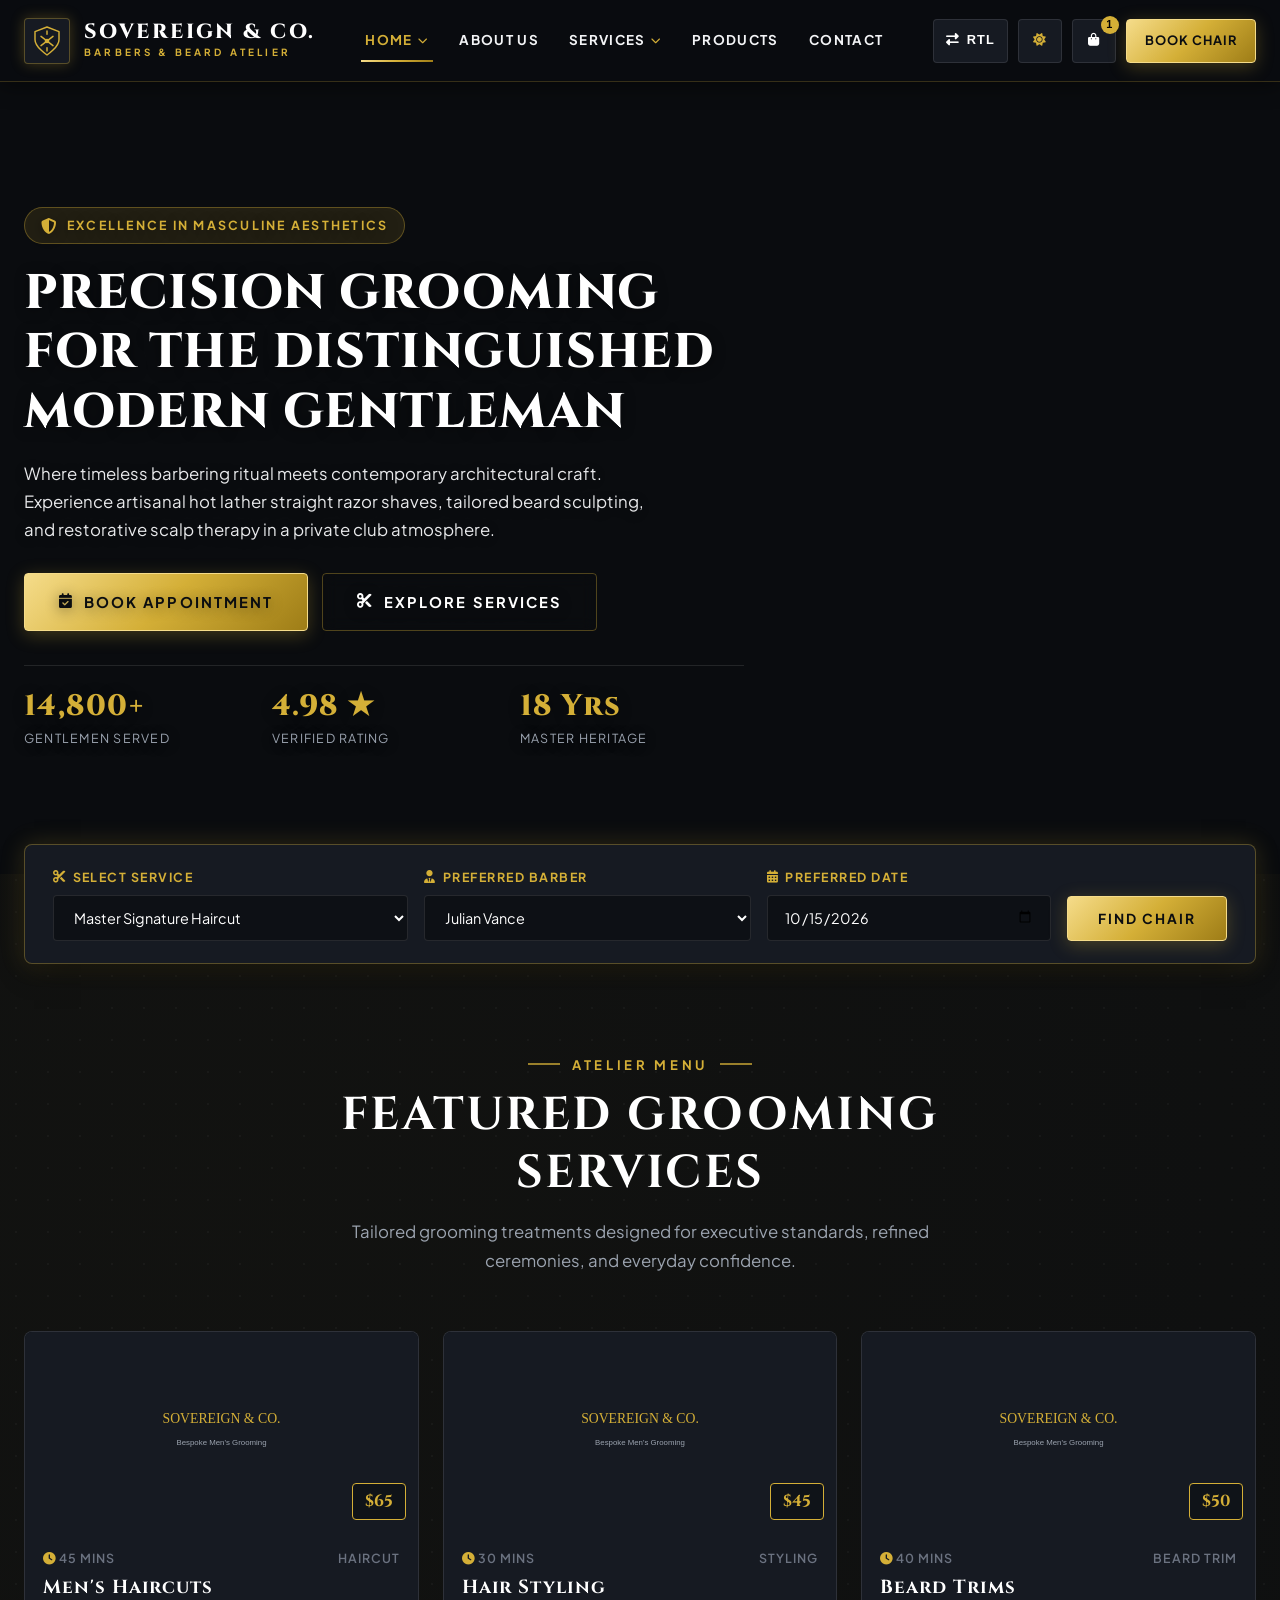
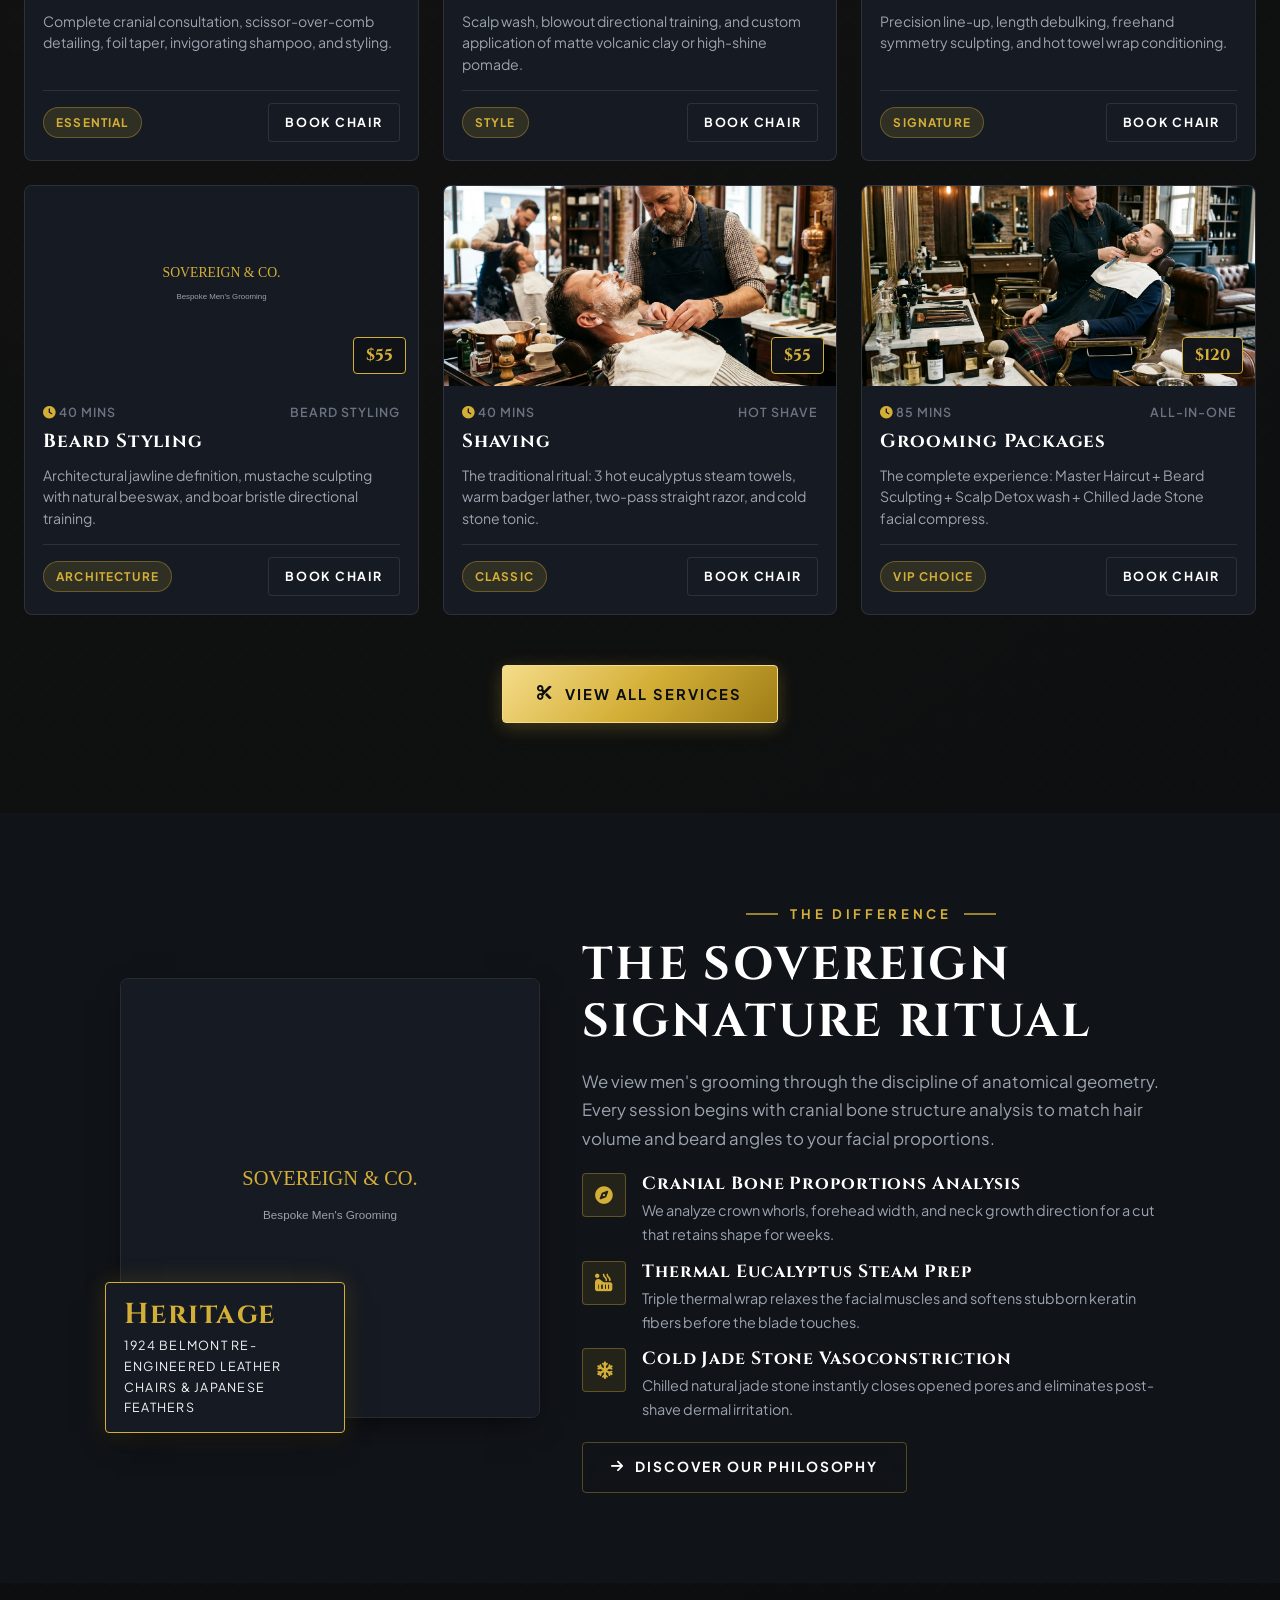
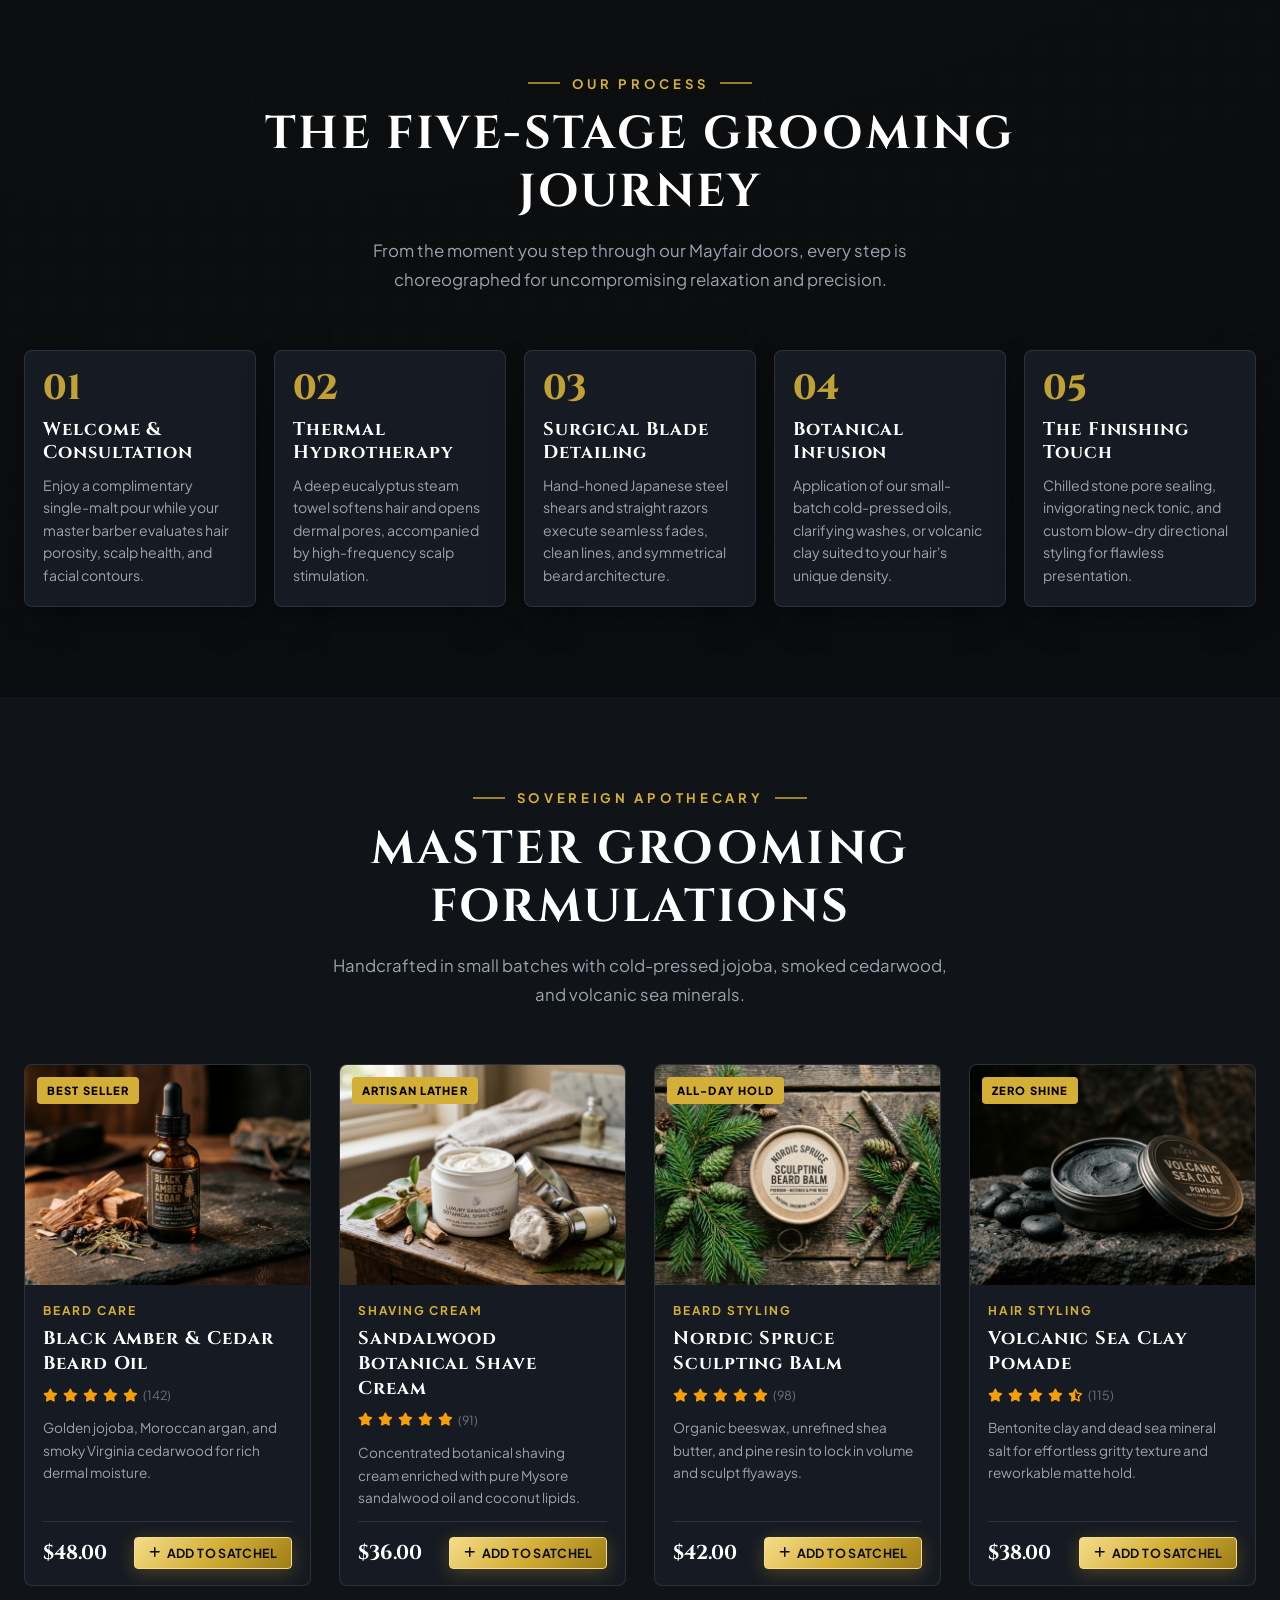
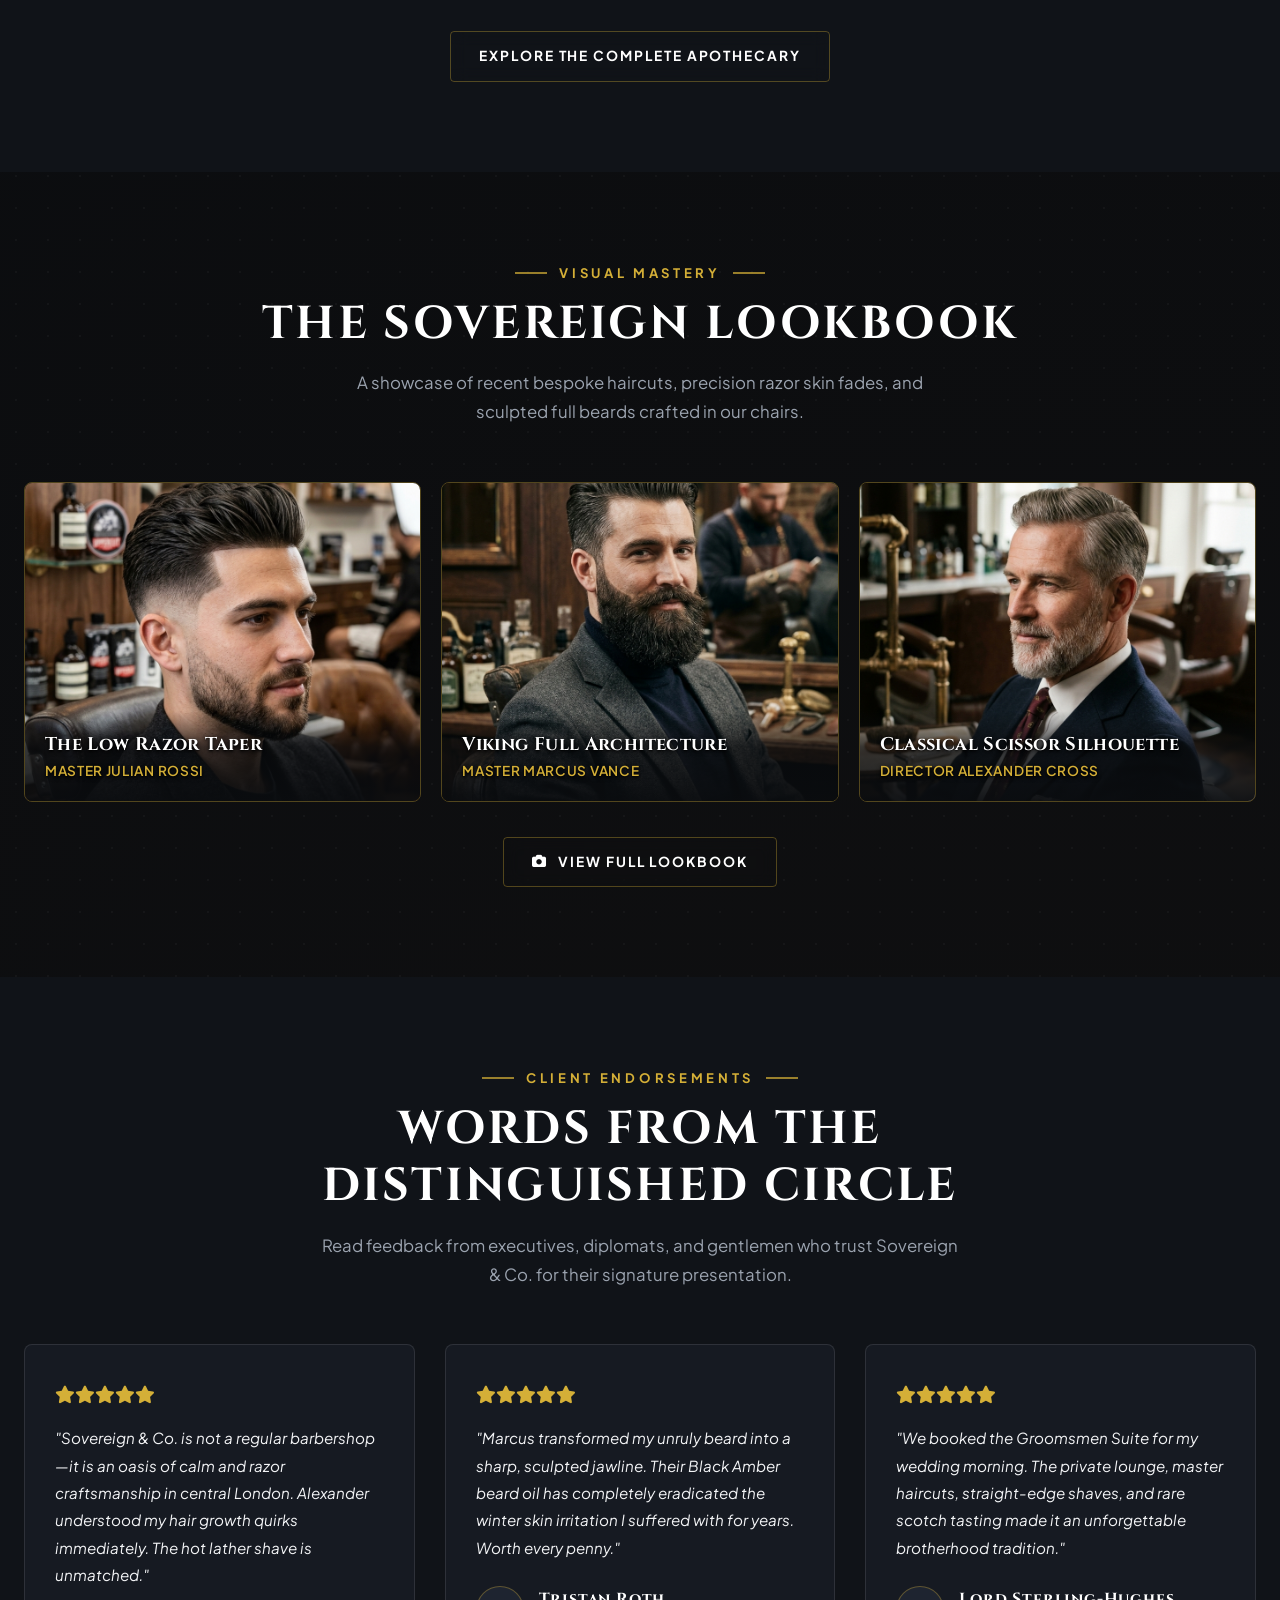
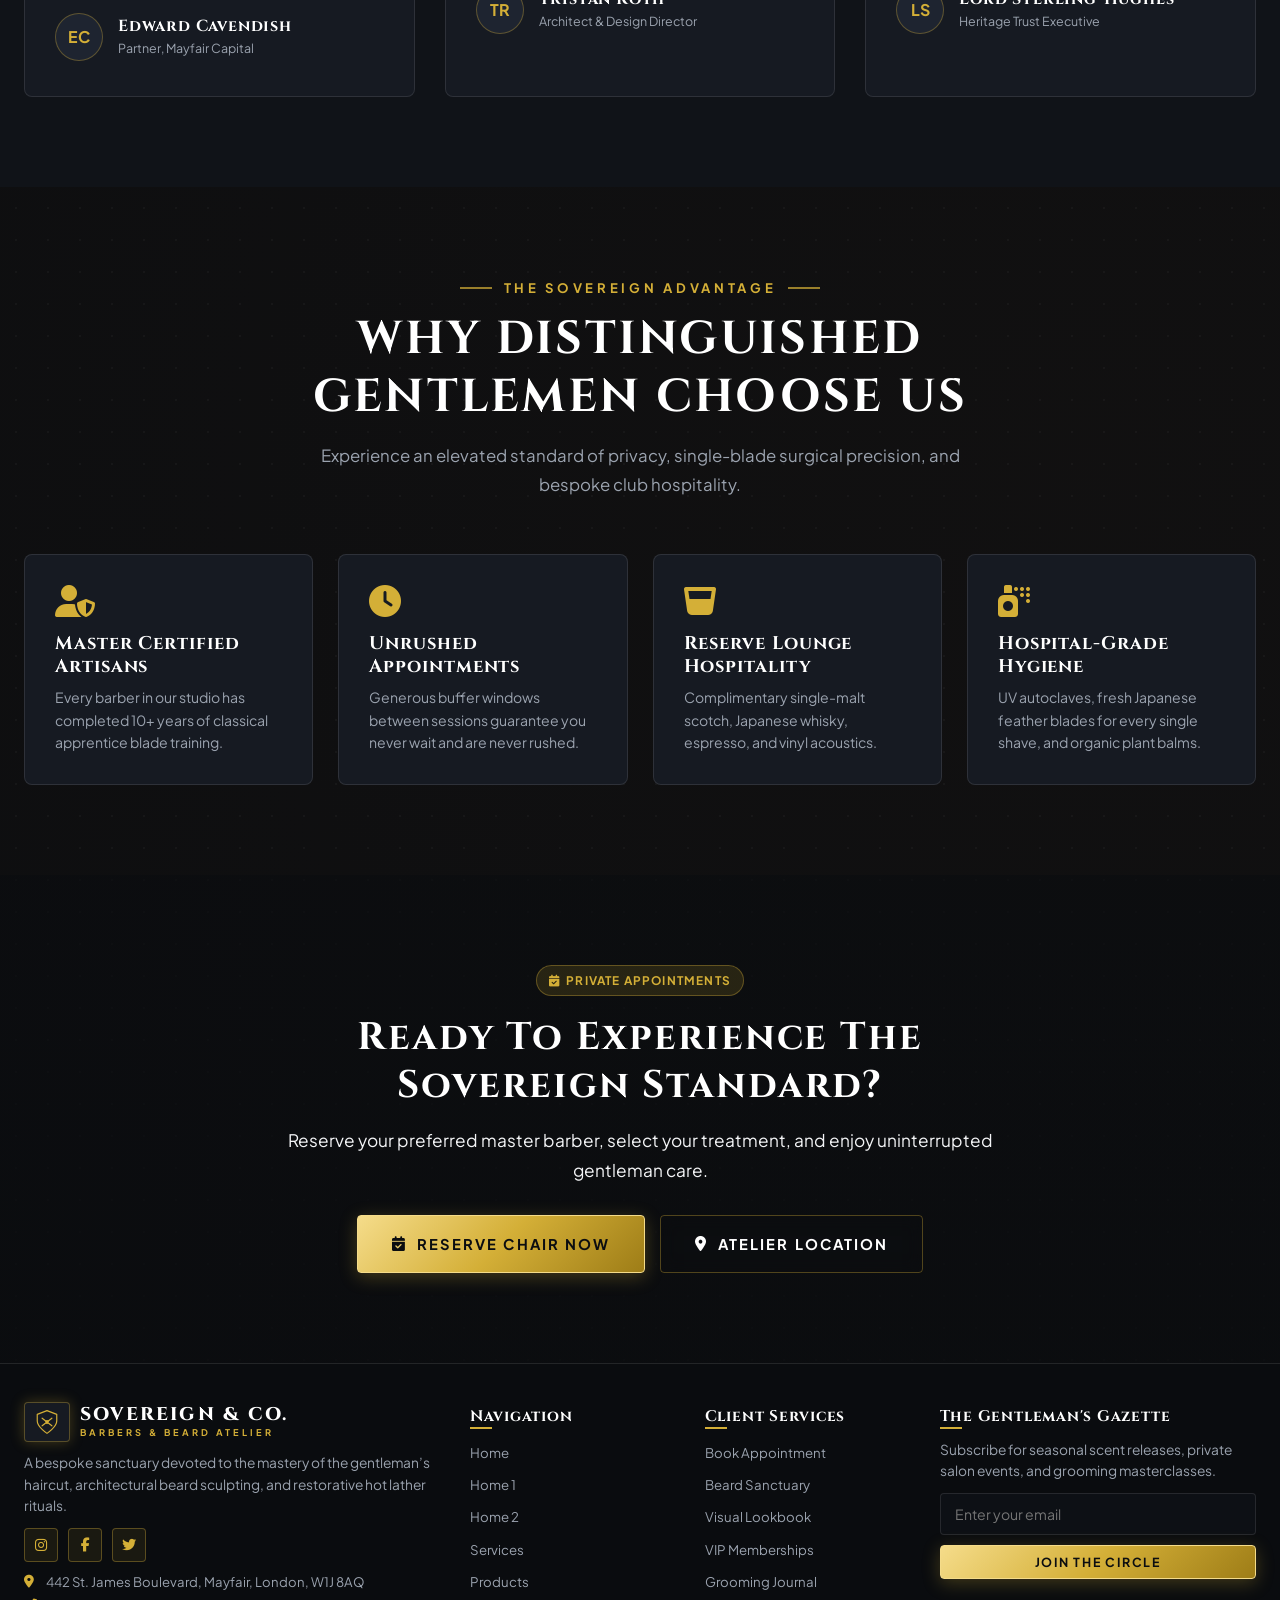
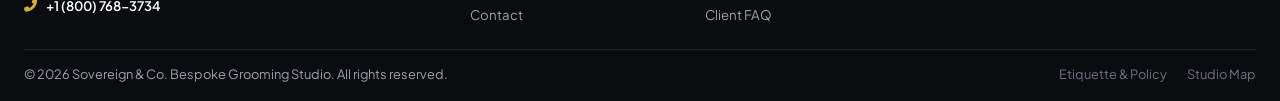
==== commit 3d2a9894: "Fix Featured Grooming Services 3x2 grid alignment, remove excessive empty space, and balance Home fo" ====
--- a/index.html
+++ b/index.html
@@ -156,7 +156,7 @@
         <p class="section-desc">Tailored grooming treatments designed for executive standards, refined ceremonies, and everyday confidence.</p>
       </div>
 
-      <div class="services-grid">
+      <div class="services-grid home-services-grid">
         <!-- 1. Haircuts -->
         <div class="service-card">
           <div class="service-img-wrap">
@@ -613,7 +613,7 @@
   </section>
 
   <!-- Global Footer with Clickable Brand Name Link to Home -->
-  <footer class="footer-main">
+  <footer class="footer-main home-footer">
     <div class="container">
       <div class="footer-grid">
         <div class="footer-col">
@@ -631,17 +631,17 @@
               <span class="brand-subtitle" style="font-size: 0.58rem;">BARBERS &amp; BEARD ATELIER</span>
             </div>
           </a>
-          <p style="font-size: 0.9rem; line-height: 1.7; margin-bottom: 25px;">
+          <p style="font-size: 0.88rem; line-height: 1.6; margin-bottom: 14px;">
             A bespoke sanctuary devoted to the mastery of the gentleman’s haircut, architectural beard sculpting, and restorative hot lather rituals.
           </p>
-          <div style="display: flex; gap: 12px;">
+          <div style="display: flex; gap: 10px;">
             <a href="https://www.instagram.com/accounts/login/" target="_blank" rel="noopener noreferrer" class="footer-social-btn" aria-label="Follow us on Instagram" title="Instagram"><i class="fab fa-instagram"></i></a>
             <a href="https://www.facebook.com/login/" target="_blank" rel="noopener noreferrer" class="footer-social-btn footer-social-btn--facebook" aria-label="Follow us on Facebook" title="Facebook"><i class="fab fa-facebook-f"></i></a>
             <a href="https://twitter.com/login" target="_blank" rel="noopener noreferrer" class="footer-social-btn footer-social-btn--twitter" aria-label="Follow us on Twitter" title="Twitter / X"><i class="fab fa-twitter"></i></a>
           </div>
-          <div class="footer-contact-details" style="margin-top: 14px; font-size: 0.85rem; line-height: 1.6; color: var(--text-muted);">
-            <p style="margin-bottom: 6px; display: flex; align-items: flex-start; gap: 8px;">
-              <i class="fas fa-map-marker-alt text-gold" style="margin-top: 4px; width: 14px; flex-shrink: 0;"></i>
+          <div class="footer-contact-details" style="margin-top: 12px; font-size: 0.83rem; line-height: 1.55; color: var(--text-muted);">
+            <p style="margin-bottom: 5px; display: flex; align-items: flex-start; gap: 8px;">
+              <i class="fas fa-map-marker-alt text-gold" style="margin-top: 3px; width: 14px; flex-shrink: 0;"></i>
               <span>442 St. James Boulevard, Mayfair, London, W1J 8AQ</span>
             </p>
             <p style="margin: 0; display: flex; align-items: center; gap: 8px;">
--- a/css/style.css
+++ b/css/style.css
@@ -3553,3 +3553,245 @@
   color: var(--gold-primary) !important;
   text-decoration: underline !important;
 }
+
+/* ==========================================================================
+   Targeted Home Page: Featured Grooming Services (3 Columns x 2 Rows Desktop)
+   & Compact Spacing (Zero Excess Empty Space)
+   ========================================================================== */
+.home-services-grid {
+  display: grid !important;
+  grid-template-columns: repeat(3, 1fr) !important;
+  gap: 24px !important;
+  align-items: stretch !important;
+}
+
+.home-services-grid .service-card {
+  display: flex !important;
+  flex-direction: column !important;
+  height: 100% !important;
+  border-radius: var(--radius-md) !important;
+  overflow: hidden !important;
+  background: var(--bg-card) !important;
+  border: 1px solid var(--border-subtle) !important;
+  transition: var(--transition-smooth) !important;
+}
+
+.home-services-grid .service-img-wrap {
+  position: relative !important;
+  height: 200px !important;
+  min-height: 200px !important;
+  max-height: 200px !important;
+  width: 100% !important;
+  overflow: hidden !important;
+  background: #11141a !important;
+  flex-shrink: 0 !important;
+}
+
+.home-services-grid .service-img-wrap img {
+  width: 100% !important;
+  height: 100% !important;
+  object-fit: cover !important;
+  object-position: center !important;
+  display: block !important;
+}
+
+.home-services-grid .service-badge-price {
+  position: absolute !important;
+  bottom: 12px !important;
+  right: 12px !important;
+  background: var(--bg-glass-heavy) !important;
+  border: 1px solid var(--gold-primary) !important;
+  color: var(--gold-primary) !important;
+  padding: 4px 12px !important;
+  font-family: var(--font-serif) !important;
+  font-weight: 700 !important;
+  font-size: 1rem !important;
+  border-radius: var(--radius-sm) !important;
+  backdrop-filter: blur(8px) !important;
+}
+
+[dir="rtl"] .home-services-grid .service-badge-price {
+  right: auto !important;
+  left: 12px !important;
+}
+
+.home-services-grid .service-body {
+  padding: 16px 18px 18px 18px !important;
+  display: flex !important;
+  flex-direction: column !important;
+  flex: 1 1 auto !important;
+  box-sizing: border-box !important;
+}
+
+.home-services-grid .service-meta {
+  display: flex !important;
+  justify-content: space-between !important;
+  align-items: center !important;
+  margin-bottom: 8px !important;
+  font-size: 0.78rem !important;
+  color: var(--text-dim) !important;
+  text-transform: uppercase !important;
+  letter-spacing: 0.08em !important;
+  font-weight: 600 !important;
+}
+
+.home-services-grid .service-title {
+  font-size: 1.18rem !important;
+  font-weight: 700 !important;
+  margin-bottom: 8px !important;
+  line-height: 1.3 !important;
+  color: var(--text-white) !important;
+  min-height: 1.4em !important;
+}
+
+.home-services-grid .service-desc {
+  font-size: 0.88rem !important;
+  line-height: 1.55 !important;
+  color: var(--text-muted) !important;
+  margin-bottom: 14px !important;
+  flex-grow: 1 !important;
+}
+
+.home-services-grid .service-footer {
+  display: flex !important;
+  align-items: center !important;
+  justify-content: space-between !important;
+  padding-top: 12px !important;
+  border-top: 1px solid var(--border-subtle) !important;
+  margin-top: auto !important;
+}
+
+/* Responsive Breakpoints for Home Services Grid */
+@media (max-width: 1023px) and (min-width: 641px) {
+  .home-services-grid {
+    grid-template-columns: repeat(2, 1fr) !important;
+    gap: 20px !important;
+  }
+  .home-services-grid .service-img-wrap {
+    height: 190px !important;
+    min-height: 190px !important;
+    max-height: 190px !important;
+  }
+}
+
+@media (max-width: 640px) {
+  .home-services-grid {
+    grid-template-columns: 1fr !important;
+    gap: 16px !important;
+  }
+  .home-services-grid .service-img-wrap {
+    height: 180px !important;
+    min-height: 180px !important;
+    max-height: 180px !important;
+  }
+  .home-services-grid .service-body {
+    padding: 14px 16px 16px 16px !important;
+  }
+}
+
+/* ==========================================================================
+   Targeted Home Page: Medium Size Footer
+   ========================================================================== */
+.home-footer.footer-main {
+  padding: 38px 0 16px 0 !important;
+  margin-top: auto !important;
+  border-top: 1px solid var(--border-subtle) !important;
+  background: var(--bg-darkest) !important;
+  position: relative !important;
+  z-index: 10 !important;
+  width: 100% !important;
+}
+
+.home-footer .footer-grid {
+  display: grid !important;
+  grid-template-columns: 2fr 1fr 1fr 1.5fr !important;
+  gap: 24px !important;
+  margin-bottom: 22px !important;
+}
+
+.home-footer .footer-brand-link {
+  display: inline-flex !important;
+  align-items: center !important;
+  gap: 10px !important;
+  margin-bottom: 10px !important;
+}
+
+.home-footer .footer-col > p {
+  font-size: 0.86rem !important;
+  line-height: 1.55 !important;
+  margin-bottom: 12px !important;
+}
+
+.home-footer .footer-social-btn {
+  width: 34px !important;
+  height: 34px !important;
+  font-size: 0.88rem !important;
+}
+
+.home-footer .footer-contact-details {
+  margin-top: 10px !important;
+  font-size: 0.82rem !important;
+  line-height: 1.5 !important;
+}
+
+.home-footer .footer-contact-details p {
+  margin-bottom: 4px !important;
+}
+
+.home-footer .footer-col h4 {
+  font-size: 0.96rem !important;
+  margin-bottom: 12px !important;
+}
+
+.home-footer .footer-col h4::after {
+  bottom: -2px !important;
+  width: 22px !important;
+}
+
+.home-footer .footer-links {
+  gap: 6px !important;
+}
+
+.home-footer .footer-links a {
+  font-size: 0.83rem !important;
+}
+
+.home-footer .footer-bottom {
+  border-top: 1px solid var(--border-subtle) !important;
+  padding-top: 14px !important;
+  font-size: 0.8rem !important;
+  display: flex !important;
+  justify-content: space-between !important;
+  align-items: center !important;
+  flex-wrap: wrap !important;
+  gap: 10px !important;
+}
+
+@media (max-width: 991px) {
+  .home-footer.footer-main {
+    padding: 30px 0 16px 0 !important;
+  }
+  .home-footer .footer-grid {
+    grid-template-columns: 1fr 1fr !important;
+    gap: 20px !important;
+    margin-bottom: 20px !important;
+  }
+}
+
+@media (max-width: 576px) {
+  .home-footer.footer-main {
+    padding: 24px 0 14px 0 !important;
+  }
+  .home-footer .footer-grid {
+    grid-template-columns: 1fr !important;
+    gap: 16px !important;
+    margin-bottom: 16px !important;
+  }
+  .home-footer .footer-bottom {
+    flex-direction: column !important;
+    align-items: flex-start !important;
+    gap: 8px !important;
+    padding-top: 12px !important;
+  }
+}
+
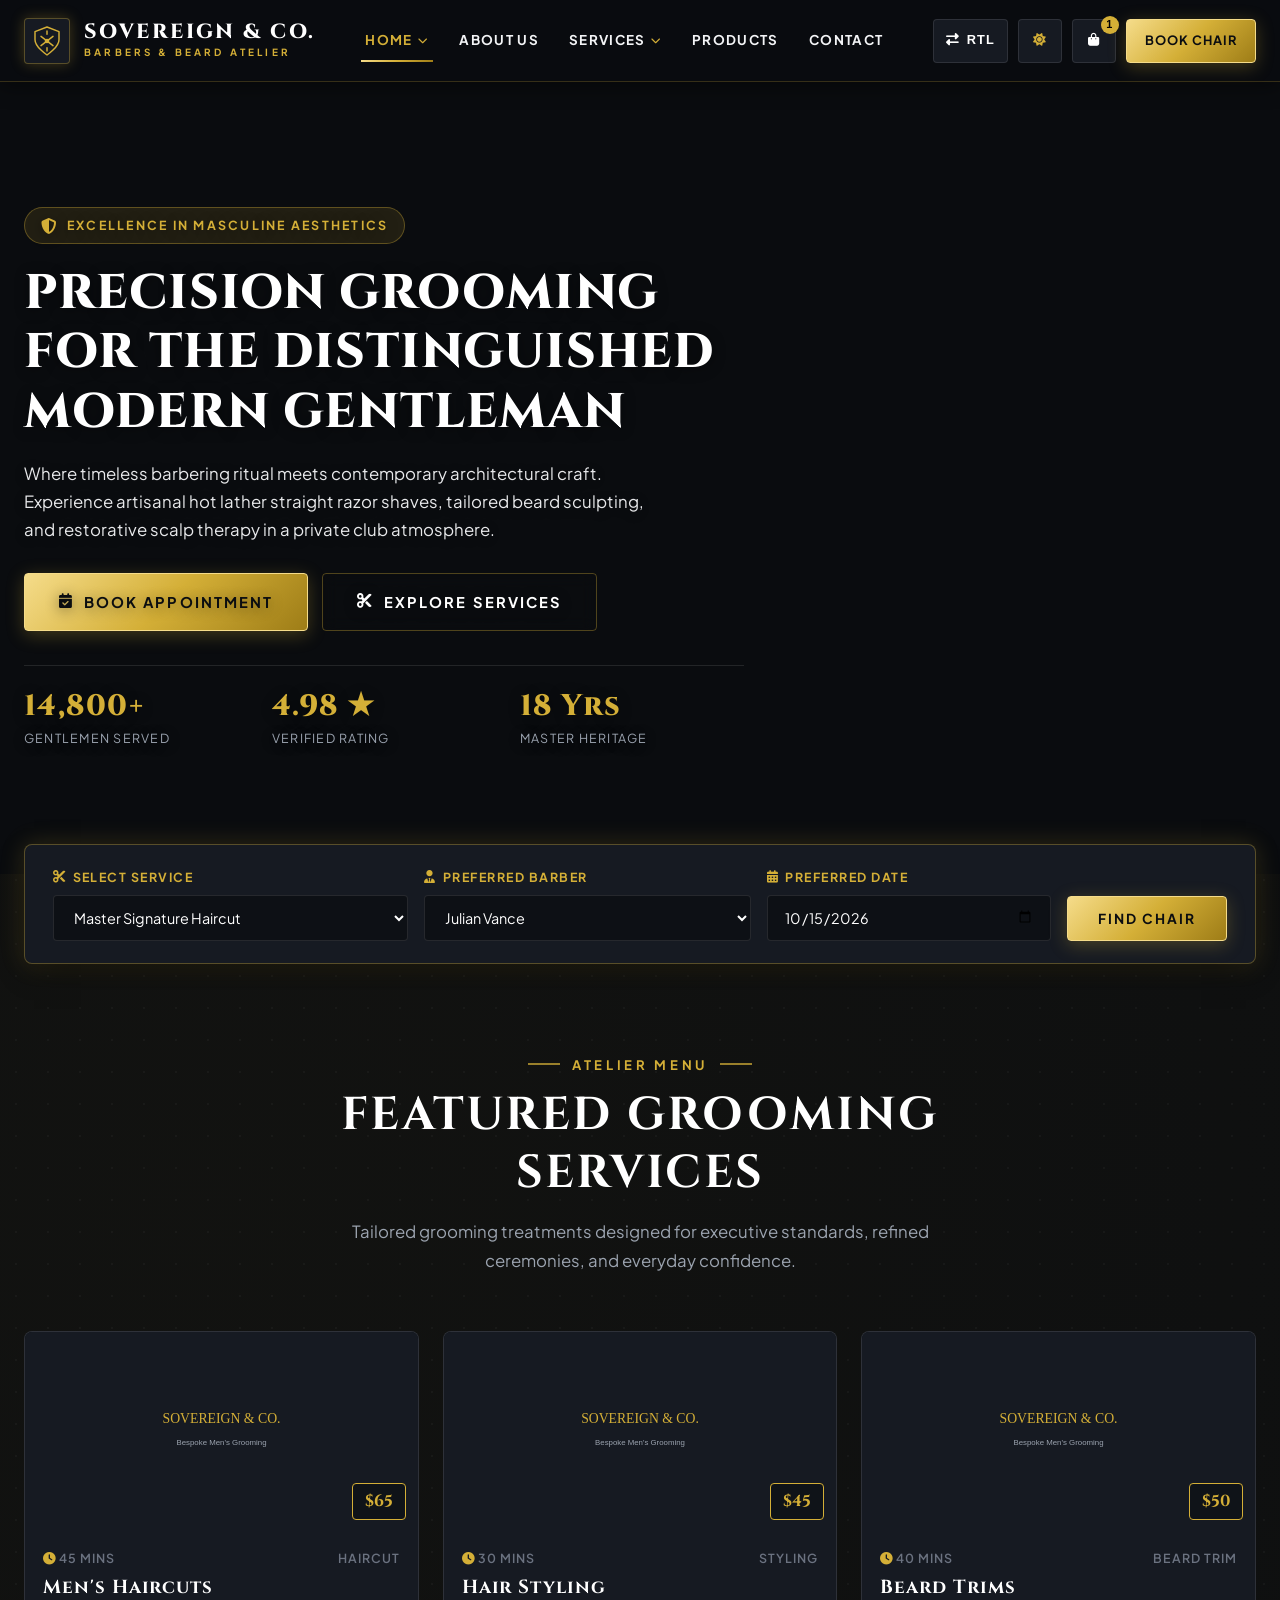
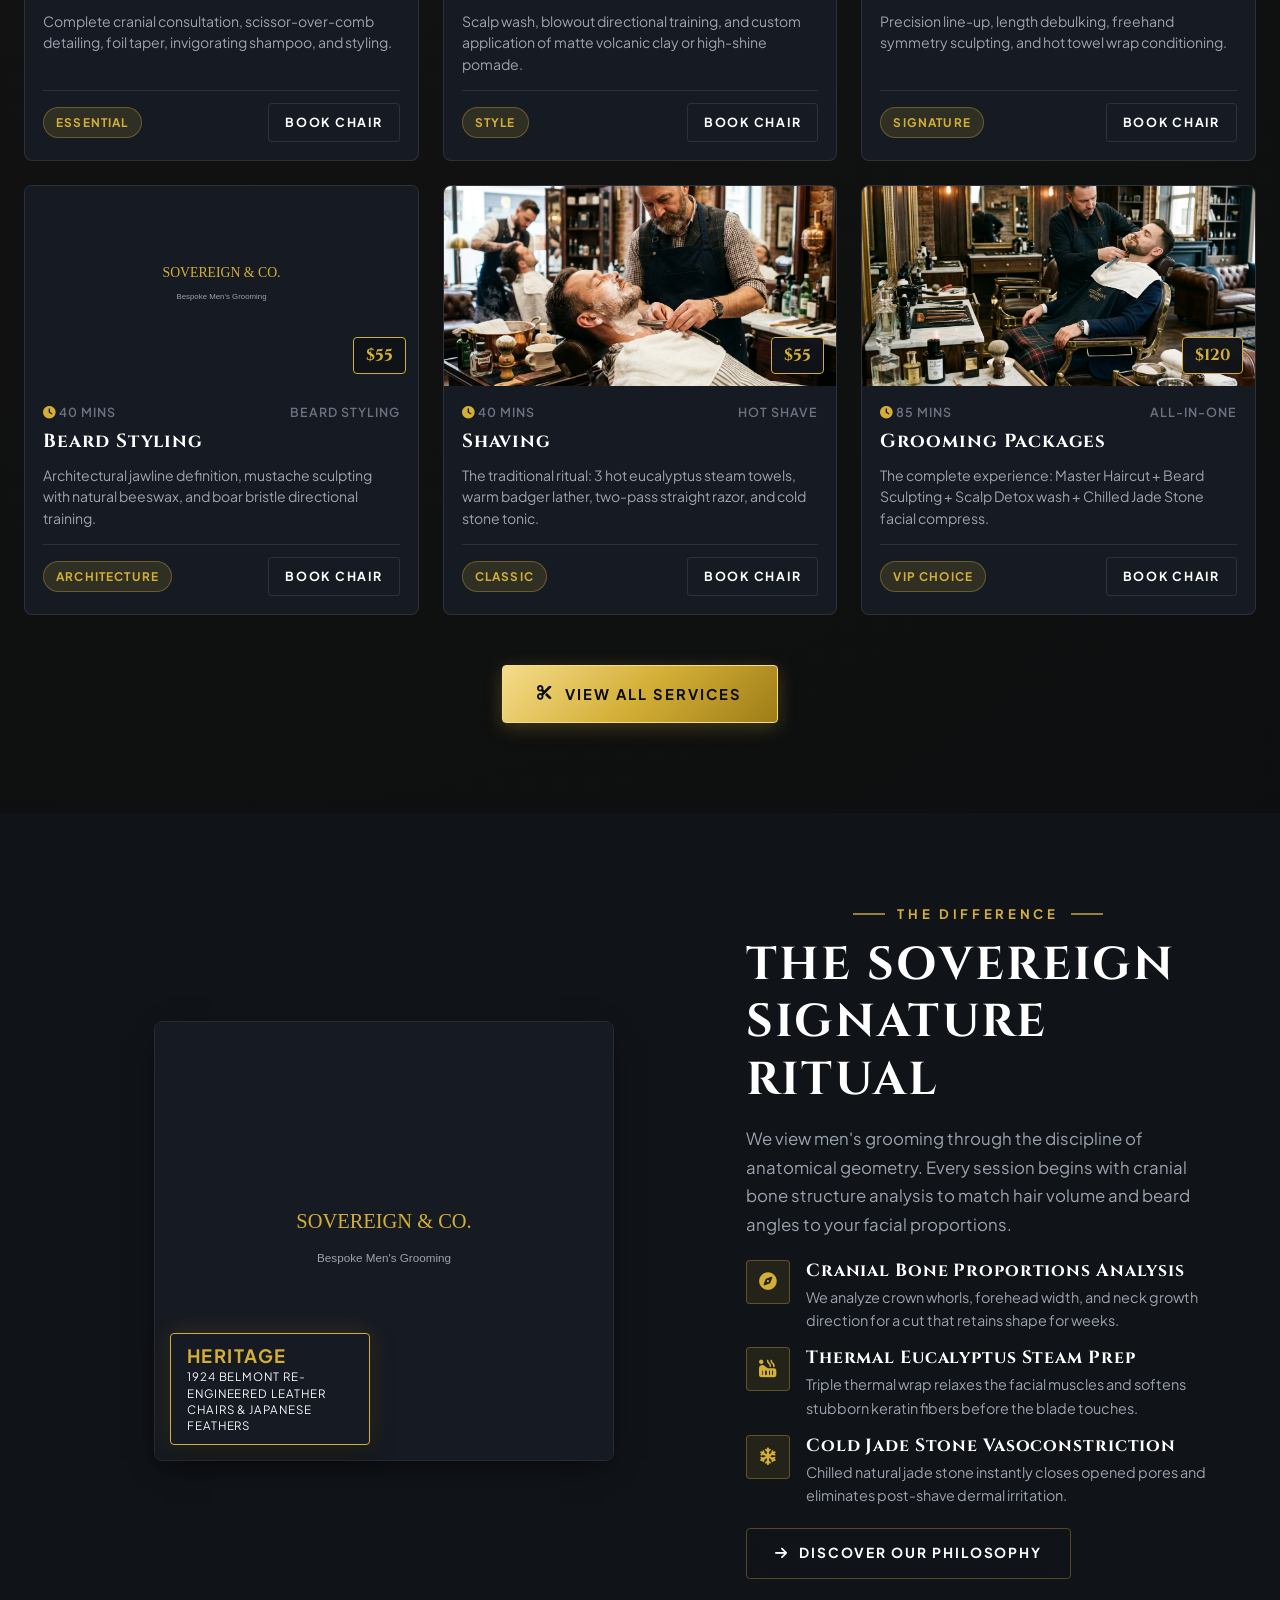
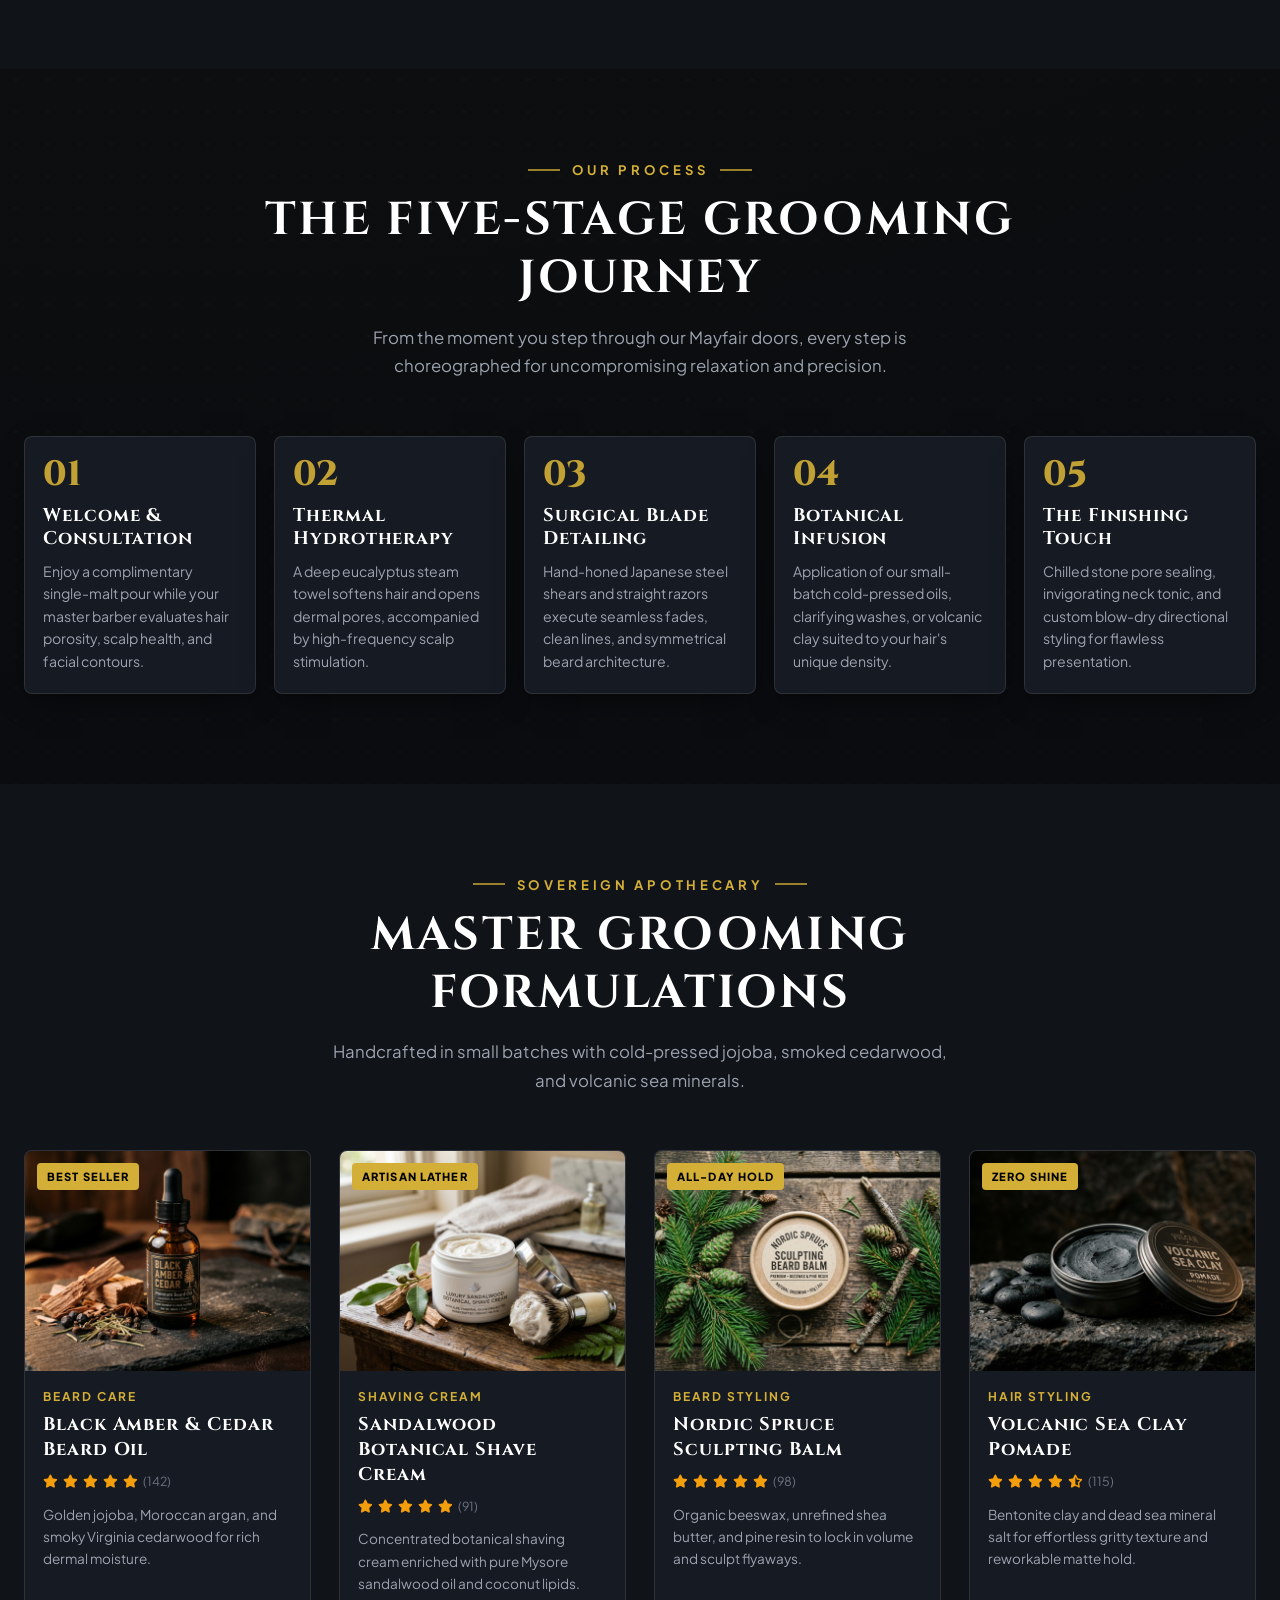
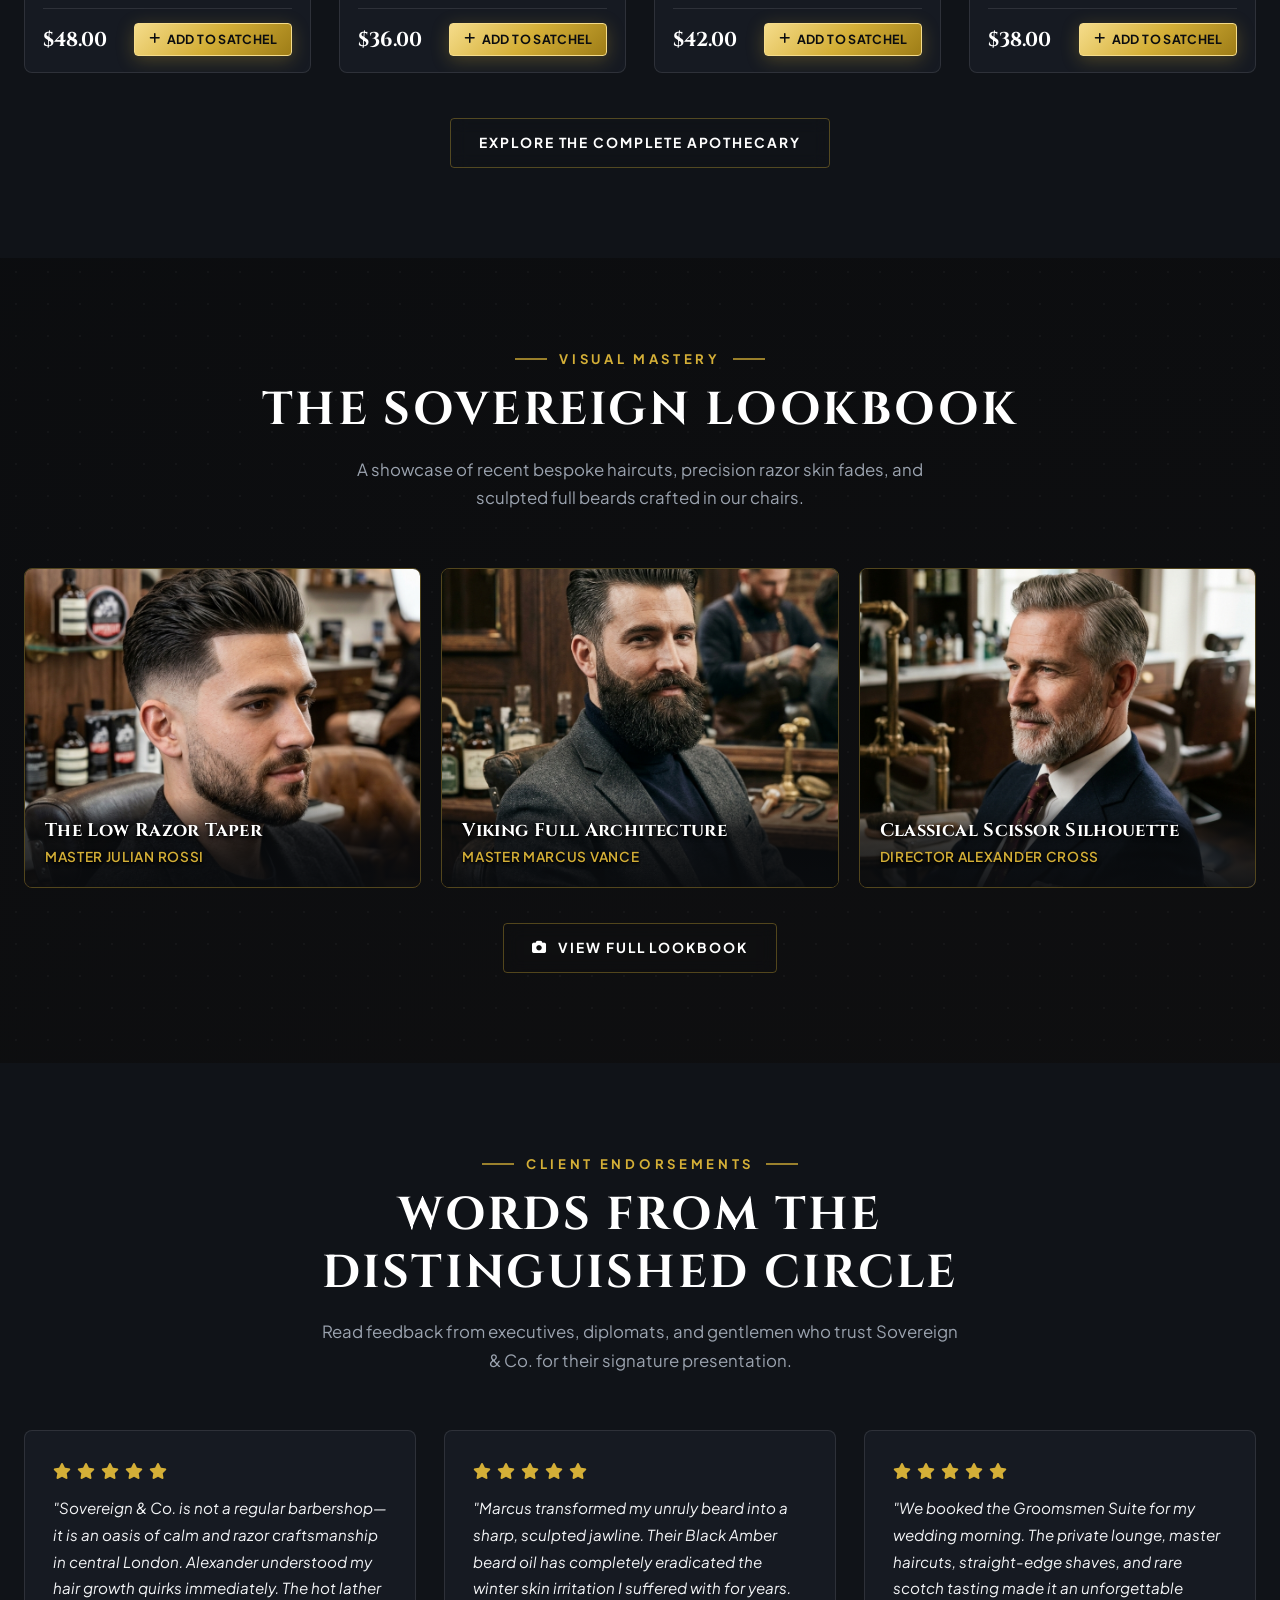
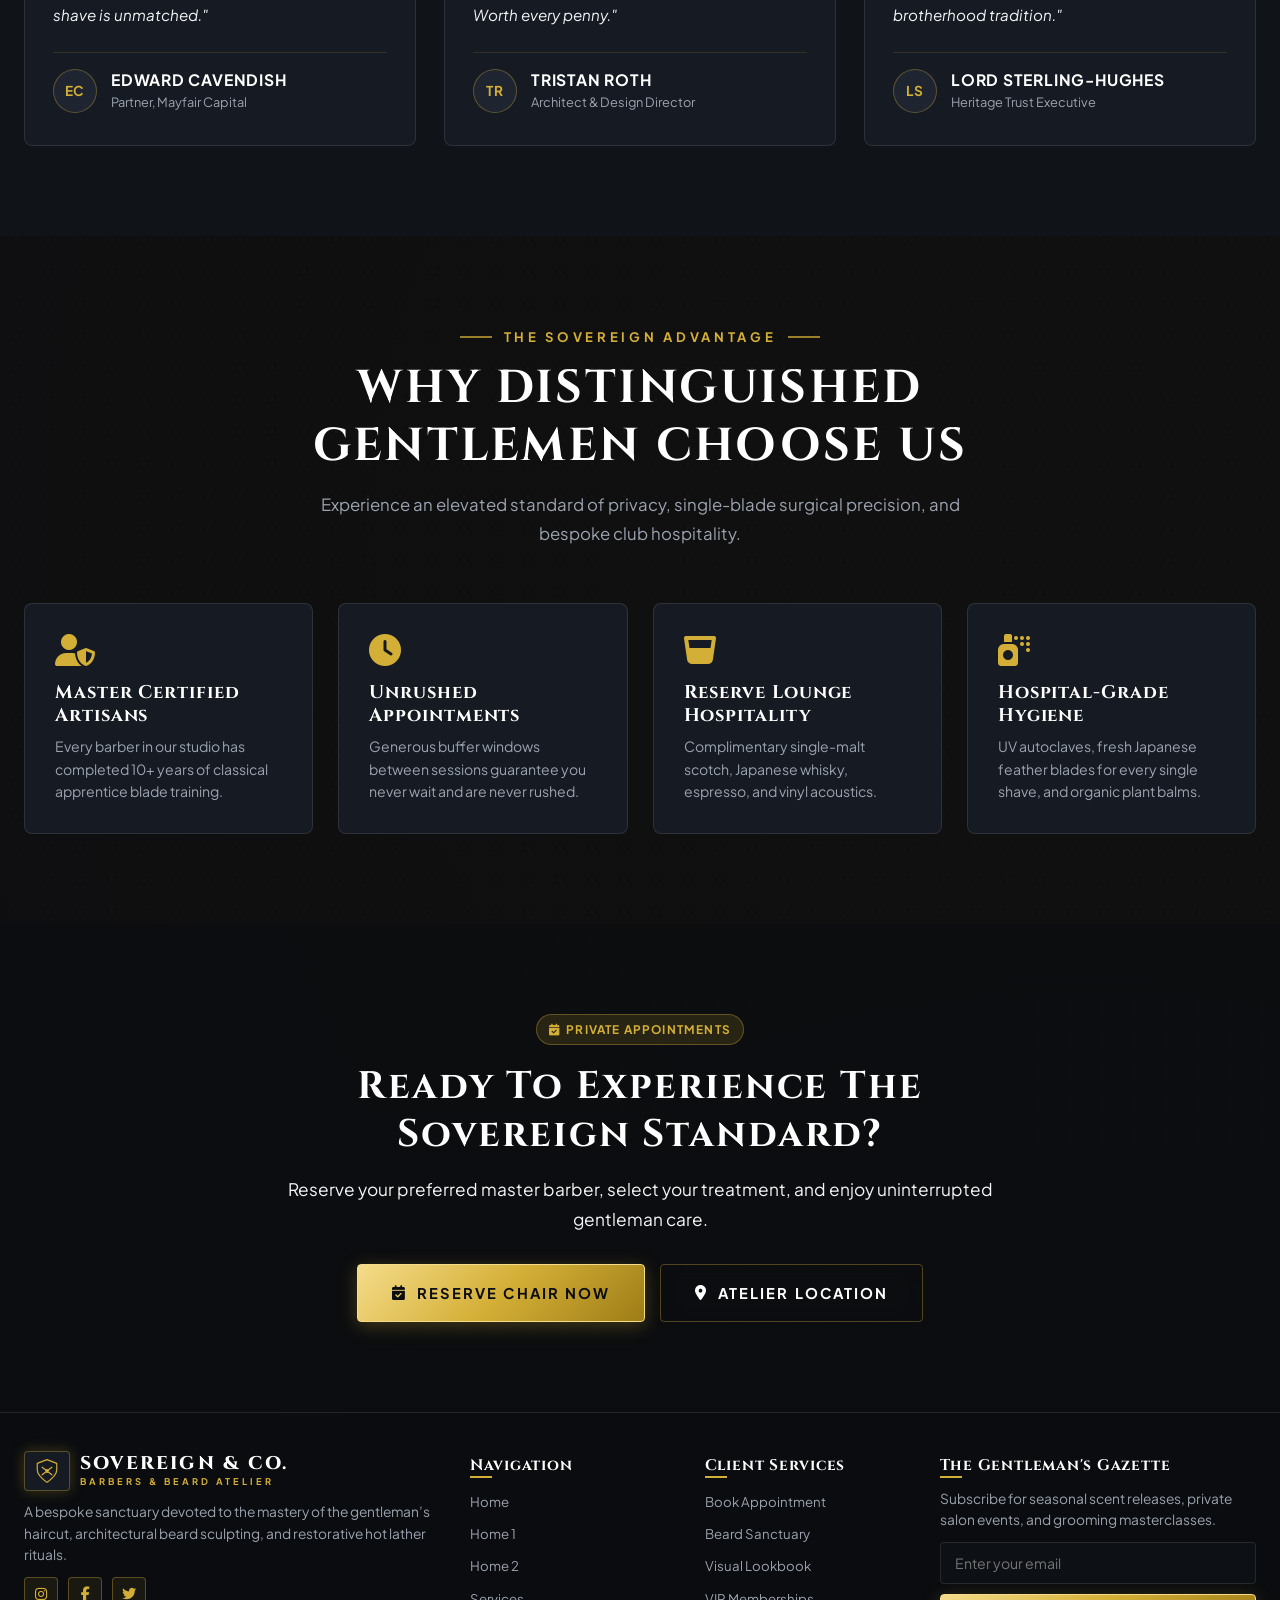
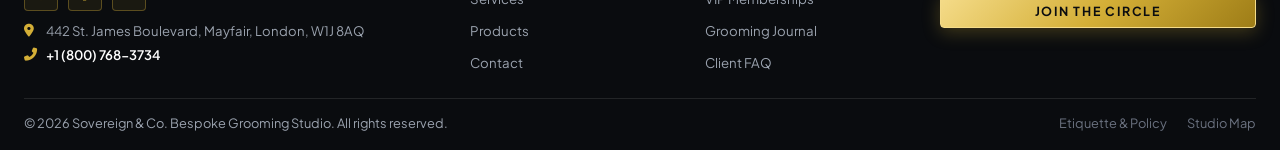
==== commit f7187bd6: "Fix Client Endorsements alignment, About Us symbols and image fitting, and Home 1 Apothecary centeri" ====
--- a/index.html
+++ b/index.html
@@ -506,51 +506,51 @@
         <p class="section-desc">Read feedback from executives, diplomats, and gentlemen who trust Sovereign & Co. for their signature presentation.</p>
       </div>
 
-      <div style="display: grid; grid-template-columns: repeat(auto-fit, minmax(320px, 1fr)); gap: 30px;">
-        <div style="background: var(--bg-card); border: 1px solid var(--border-subtle); padding: 35px 30px; border-radius: var(--radius-md); position: relative;">
-          <div style="color: var(--gold-primary); font-size: 1.1rem; margin-bottom: 15px;">
+      <div class="endorsements-grid">
+        <div class="endorsement-card">
+          <div class="endorsement-stars">
             <i class="fas fa-star"></i><i class="fas fa-star"></i><i class="fas fa-star"></i><i class="fas fa-star"></i><i class="fas fa-star"></i>
           </div>
-          <p style="font-style: italic; color: var(--text-titanium); line-height: 1.8; margin-bottom: 25px; font-size: 0.95rem;">
+          <p class="endorsement-quote">
             "Sovereign & Co. is not a regular barbershop—it is an oasis of calm and razor craftsmanship in central London. Alexander understood my hair growth quirks immediately. The hot lather shave is unmatched."
           </p>
-          <div style="display: flex; align-items: center; gap: 15px;">
-            <div style="width: 48px; height: 48px; border-radius: 50%; background: var(--bg-card-hover); border: 1px solid var(--border-gold); display: flex; align-items: center; justify-content: center; color: var(--gold-primary); font-weight: 700;">EC</div>
-            <div>
-              <h4 style="font-size: 1rem; color: var(--text-white); margin-bottom: 2px;">Edward Cavendish</h4>
-              <p style="font-size: 0.78rem; color: var(--text-muted);">Partner, Mayfair Capital</p>
-            </div>
-          </div>
-        </div>
-
-        <div style="background: var(--bg-card); border: 1px solid var(--border-subtle); padding: 35px 30px; border-radius: var(--radius-md); position: relative;">
-          <div style="color: var(--gold-primary); font-size: 1.1rem; margin-bottom: 15px;">
+          <div class="endorsement-author">
+            <div class="endorsement-avatar">EC</div>
+            <div class="endorsement-info">
+              <h4 class="endorsement-name">Edward Cavendish</h4>
+              <p class="endorsement-role">Partner, Mayfair Capital</p>
+            </div>
+          </div>
+        </div>
+
+        <div class="endorsement-card">
+          <div class="endorsement-stars">
             <i class="fas fa-star"></i><i class="fas fa-star"></i><i class="fas fa-star"></i><i class="fas fa-star"></i><i class="fas fa-star"></i>
           </div>
-          <p style="font-style: italic; color: var(--text-titanium); line-height: 1.8; margin-bottom: 25px; font-size: 0.95rem;">
+          <p class="endorsement-quote">
             "Marcus transformed my unruly beard into a sharp, sculpted jawline. Their Black Amber beard oil has completely eradicated the winter skin irritation I suffered with for years. Worth every penny."
           </p>
-          <div style="display: flex; align-items: center; gap: 15px;">
-            <div style="width: 48px; height: 48px; border-radius: 50%; background: var(--bg-card-hover); border: 1px solid var(--border-gold); display: flex; align-items: center; justify-content: center; color: var(--gold-primary); font-weight: 700;">TR</div>
-            <div>
-              <h4 style="font-size: 1rem; color: var(--text-white); margin-bottom: 2px;">Tristan Roth</h4>
-              <p style="font-size: 0.78rem; color: var(--text-muted);">Architect & Design Director</p>
-            </div>
-          </div>
-        </div>
-
-        <div style="background: var(--bg-card); border: 1px solid var(--border-subtle); padding: 35px 30px; border-radius: var(--radius-md); position: relative;">
-          <div style="color: var(--gold-primary); font-size: 1.1rem; margin-bottom: 15px;">
+          <div class="endorsement-author">
+            <div class="endorsement-avatar">TR</div>
+            <div class="endorsement-info">
+              <h4 class="endorsement-name">Tristan Roth</h4>
+              <p class="endorsement-role">Architect & Design Director</p>
+            </div>
+          </div>
+        </div>
+
+        <div class="endorsement-card">
+          <div class="endorsement-stars">
             <i class="fas fa-star"></i><i class="fas fa-star"></i><i class="fas fa-star"></i><i class="fas fa-star"></i><i class="fas fa-star"></i>
           </div>
-          <p style="font-style: italic; color: var(--text-titanium); line-height: 1.8; margin-bottom: 25px; font-size: 0.95rem;">
+          <p class="endorsement-quote">
             "We booked the Groomsmen Suite for my wedding morning. The private lounge, master haircuts, straight-edge shaves, and rare scotch tasting made it an unforgettable brotherhood tradition."
           </p>
-          <div style="display: flex; align-items: center; gap: 15px;">
-            <div style="width: 48px; height: 48px; border-radius: 50%; background: var(--bg-card-hover); border: 1px solid var(--border-gold); display: flex; align-items: center; justify-content: center; color: var(--gold-primary); font-weight: 700;">LS</div>
-            <div>
-              <h4 style="font-size: 1rem; color: var(--text-white); margin-bottom: 2px;">Lord Sterling-Hughes</h4>
-              <p style="font-size: 0.78rem; color: var(--text-muted);">Heritage Trust Executive</p>
+          <div class="endorsement-author">
+            <div class="endorsement-avatar">LS</div>
+            <div class="endorsement-info">
+              <h4 class="endorsement-name">Lord Sterling-Hughes</h4>
+              <p class="endorsement-role">Heritage Trust Executive</p>
             </div>
           </div>
         </div>
--- a/css/style.css
+++ b/css/style.css
@@ -1099,16 +1099,16 @@
 /* Split Feature */
 .split-feature {
   display: grid;
-  grid-template-columns: 420px 1fr;
-  max-width: 1040px;
+  grid-template-columns: 1.15fr 0.85fr;
+  max-width: 1140px;
   margin: 0 auto;
-  gap: 42px;
+  gap: 48px;
   align-items: center;
 }
 
 .split-feature-img-box {
   position: relative;
-  max-width: 420px;
+  max-width: 460px;
   width: 100%;
   margin: 0 auto;
 }
@@ -1125,27 +1125,32 @@
 
 .split-floating-card {
   position: absolute;
-  bottom: -15px;
-  left: -15px;
+  bottom: 16px;
+  left: 16px;
   background: var(--bg-card);
   border: 1px solid var(--gold-primary);
-  padding: 14px 18px;
+  padding: 10px 16px;
   border-radius: var(--radius-sm);
-  box-shadow: var(--shadow-card), var(--shadow-gold);
-  max-width: 240px;
+  box-shadow: 0 8px 24px rgba(0, 0, 0, 0.4), var(--shadow-gold);
+  max-width: 200px;
   backdrop-filter: blur(10px);
 }
 
 .split-floating-card h4 {
-  font-size: 1.8rem;
+  font-family: var(--font-heading);
+  font-size: 1.15rem;
+  font-weight: 700;
+  text-transform: uppercase;
+  letter-spacing: 0.08em;
   color: var(--gold-primary);
   margin-bottom: 2px;
 }
 
 .split-floating-card p {
-  font-size: 0.78rem;
+  font-size: 0.72rem;
+  line-height: 1.4;
   text-transform: uppercase;
-  letter-spacing: 0.1em;
+  letter-spacing: 0.08em;
   color: var(--text-titanium);
 }
 
@@ -3795,3 +3800,306 @@
   }
 }
 
+/* ==========================================================================
+   Home Page - Client Endorsements Grid Alignment
+   ========================================================================== */
+.endorsements-grid {
+  display: grid;
+  grid-template-columns: repeat(3, 1fr);
+  gap: 28px;
+  align-items: stretch;
+}
+
+.endorsement-card {
+  background: var(--bg-card);
+  border: 1px solid var(--border-subtle);
+  padding: 32px 28px;
+  border-radius: var(--radius-md);
+  position: relative;
+  display: flex;
+  flex-direction: column;
+  height: 100%;
+  transition: var(--transition-smooth);
+}
+
+.endorsement-card:hover {
+  transform: translateY(-4px);
+  border-color: var(--border-gold);
+  box-shadow: var(--shadow-card), var(--shadow-gold);
+}
+
+.endorsement-stars {
+  color: var(--gold-primary);
+  font-size: 1rem;
+  letter-spacing: 2px;
+  margin-bottom: 16px;
+  display: flex;
+  gap: 4px;
+}
+
+.endorsement-quote {
+  font-style: italic;
+  color: var(--text-titanium);
+  line-height: 1.75;
+  margin-bottom: 24px;
+  font-size: 0.95rem;
+  flex-grow: 1;
+}
+
+.endorsement-author {
+  display: flex;
+  align-items: center;
+  gap: 14px;
+  margin-top: auto;
+  padding-top: 16px;
+  border-top: 1px solid rgba(212, 175, 55, 0.15);
+}
+
+.endorsement-avatar {
+  width: 44px;
+  height: 44px;
+  min-width: 44px;
+  border-radius: 50%;
+  background: var(--bg-card-hover);
+  border: 1px solid var(--border-gold);
+  display: flex;
+  align-items: center;
+  justify-content: center;
+  color: var(--gold-primary);
+  font-weight: 700;
+  font-size: 0.85rem;
+  letter-spacing: 0.05em;
+  flex-shrink: 0;
+}
+
+.endorsement-info {
+  display: flex;
+  flex-direction: column;
+  gap: 2px;
+}
+
+.endorsement-name {
+  font-family: var(--font-heading);
+  font-size: 0.98rem;
+  font-weight: 700;
+  color: var(--text-white);
+  text-transform: uppercase;
+  letter-spacing: 0.05em;
+  margin: 0;
+}
+
+.endorsement-role {
+  font-size: 0.8rem;
+  color: var(--text-muted);
+  margin: 0;
+}
+
+@media (max-width: 992px) {
+  .endorsements-grid {
+    grid-template-columns: repeat(2, 1fr);
+    gap: 20px;
+  }
+}
+
+@media (max-width: 640px) {
+  .endorsements-grid {
+    grid-template-columns: 1fr;
+    gap: 16px;
+  }
+}
+
+/* ==========================================================================
+   About Us - The Four Pillars Symbol & Text Alignment
+   ========================================================================== */
+.about-pillars-grid {
+  display: grid;
+  grid-template-columns: repeat(2, 1fr);
+  gap: 24px;
+}
+
+.about-pillar-card {
+  background: var(--bg-card);
+  border: 1px solid var(--border-subtle);
+  border-radius: var(--radius-md);
+  padding: 26px 22px;
+  display: flex;
+  align-items: flex-start;
+  gap: 18px;
+  transition: var(--transition-smooth);
+}
+
+.about-pillar-card:hover {
+  border-color: var(--border-gold);
+  transform: translateY(-3px);
+  box-shadow: var(--shadow-card), var(--shadow-gold);
+}
+
+.about-pillar-icon-box {
+  width: 46px;
+  height: 46px;
+  min-width: 46px;
+  background: rgba(212, 175, 55, 0.1);
+  border: 1px solid var(--border-gold);
+  border-radius: var(--radius-sm);
+  display: flex;
+  align-items: center;
+  justify-content: center;
+  color: var(--gold-primary);
+  font-size: 1.2rem;
+  flex-shrink: 0;
+  margin-top: 2px;
+}
+
+.about-pillar-content {
+  flex: 1;
+}
+
+.about-pillar-title {
+  font-family: var(--font-heading);
+  font-size: 1.05rem;
+  font-weight: 700;
+  text-transform: uppercase;
+  letter-spacing: 0.05em;
+  margin-bottom: 8px;
+  color: var(--text-white);
+}
+
+.about-pillar-desc {
+  font-size: 0.88rem;
+  color: var(--text-muted);
+  line-height: 1.65;
+  margin: 0;
+}
+
+@media (max-width: 768px) {
+  .about-pillars-grid {
+    grid-template-columns: 1fr;
+    gap: 16px;
+  }
+}
+
+/* ==========================================================================
+   About Us - Master Artisans Grid & Portrait Image Fit
+   ========================================================================== */
+.about-artisans-grid {
+  display: grid !important;
+  grid-template-columns: repeat(3, 1fr) !important;
+  gap: 26px !important;
+  align-items: stretch !important;
+}
+
+.artisan-profile-card {
+  display: flex !important;
+  flex-direction: column !important;
+  height: 100% !important;
+  background: var(--bg-card) !important;
+  border: 1px solid var(--border-subtle) !important;
+  border-radius: var(--radius-md) !important;
+  overflow: hidden !important;
+  transition: var(--transition-smooth) !important;
+}
+
+.artisan-profile-card:hover {
+  transform: translateY(-5px) !important;
+  border-color: var(--border-gold) !important;
+  box-shadow: var(--shadow-card), var(--shadow-gold) !important;
+}
+
+.artisan-img-wrap {
+  position: relative !important;
+  width: 100% !important;
+  height: 270px !important;
+  min-height: 270px !important;
+  max-height: 270px !important;
+  background: #11141a !important;
+  overflow: hidden !important;
+  flex-shrink: 0 !important;
+}
+
+.artisan-img-wrap img {
+  width: 100% !important;
+  height: 100% !important;
+  object-fit: cover !important;
+  object-position: center 20% !important;
+  transition: transform 0.5s ease !important;
+}
+
+.artisan-profile-card:hover .artisan-img-wrap img {
+  transform: scale(1.05) !important;
+}
+
+.artisan-card-body {
+  display: flex !important;
+  flex-direction: column !important;
+  flex-grow: 1 !important;
+  padding: 24px 20px !important;
+}
+
+.artisan-role {
+  color: var(--gold-primary) !important;
+  font-weight: 700 !important;
+  font-size: 0.82rem !important;
+  text-transform: uppercase !important;
+  letter-spacing: 0.15em !important;
+  margin-bottom: 12px !important;
+}
+
+.artisan-desc {
+  font-size: 0.9rem !important;
+  color: var(--text-muted) !important;
+  line-height: 1.6 !important;
+  margin-bottom: 18px !important;
+  flex-grow: 1 !important;
+}
+
+.artisan-btn {
+  margin-top: auto !important;
+  align-self: center !important;
+}
+
+@media (max-width: 992px) {
+  .about-artisans-grid {
+    grid-template-columns: repeat(2, 1fr) !important;
+    gap: 20px !important;
+  }
+}
+
+@media (max-width: 600px) {
+  .about-artisans-grid {
+    grid-template-columns: 1fr !important;
+    gap: 16px !important;
+  }
+  .artisan-img-wrap {
+    height: 240px !important;
+    min-height: 240px !important;
+    max-height: 240px !important;
+  }
+}
+
+/* ==========================================================================
+   Home Page 1 - Centered Apothecary Essentials Grid
+   ========================================================================== */
+.apothecary-products-grid {
+  display: grid !important;
+  grid-template-columns: repeat(3, 1fr) !important;
+  gap: 24px !important;
+  max-width: 1080px !important;
+  margin: 0 auto !important;
+  align-items: stretch !important;
+}
+
+@media (max-width: 992px) {
+  .apothecary-products-grid {
+    grid-template-columns: repeat(2, 1fr) !important;
+    max-width: 720px !important;
+  }
+}
+
+@media (max-width: 600px) {
+  .apothecary-products-grid {
+    grid-template-columns: 1fr !important;
+    max-width: 380px !important;
+  }
+}
+
+
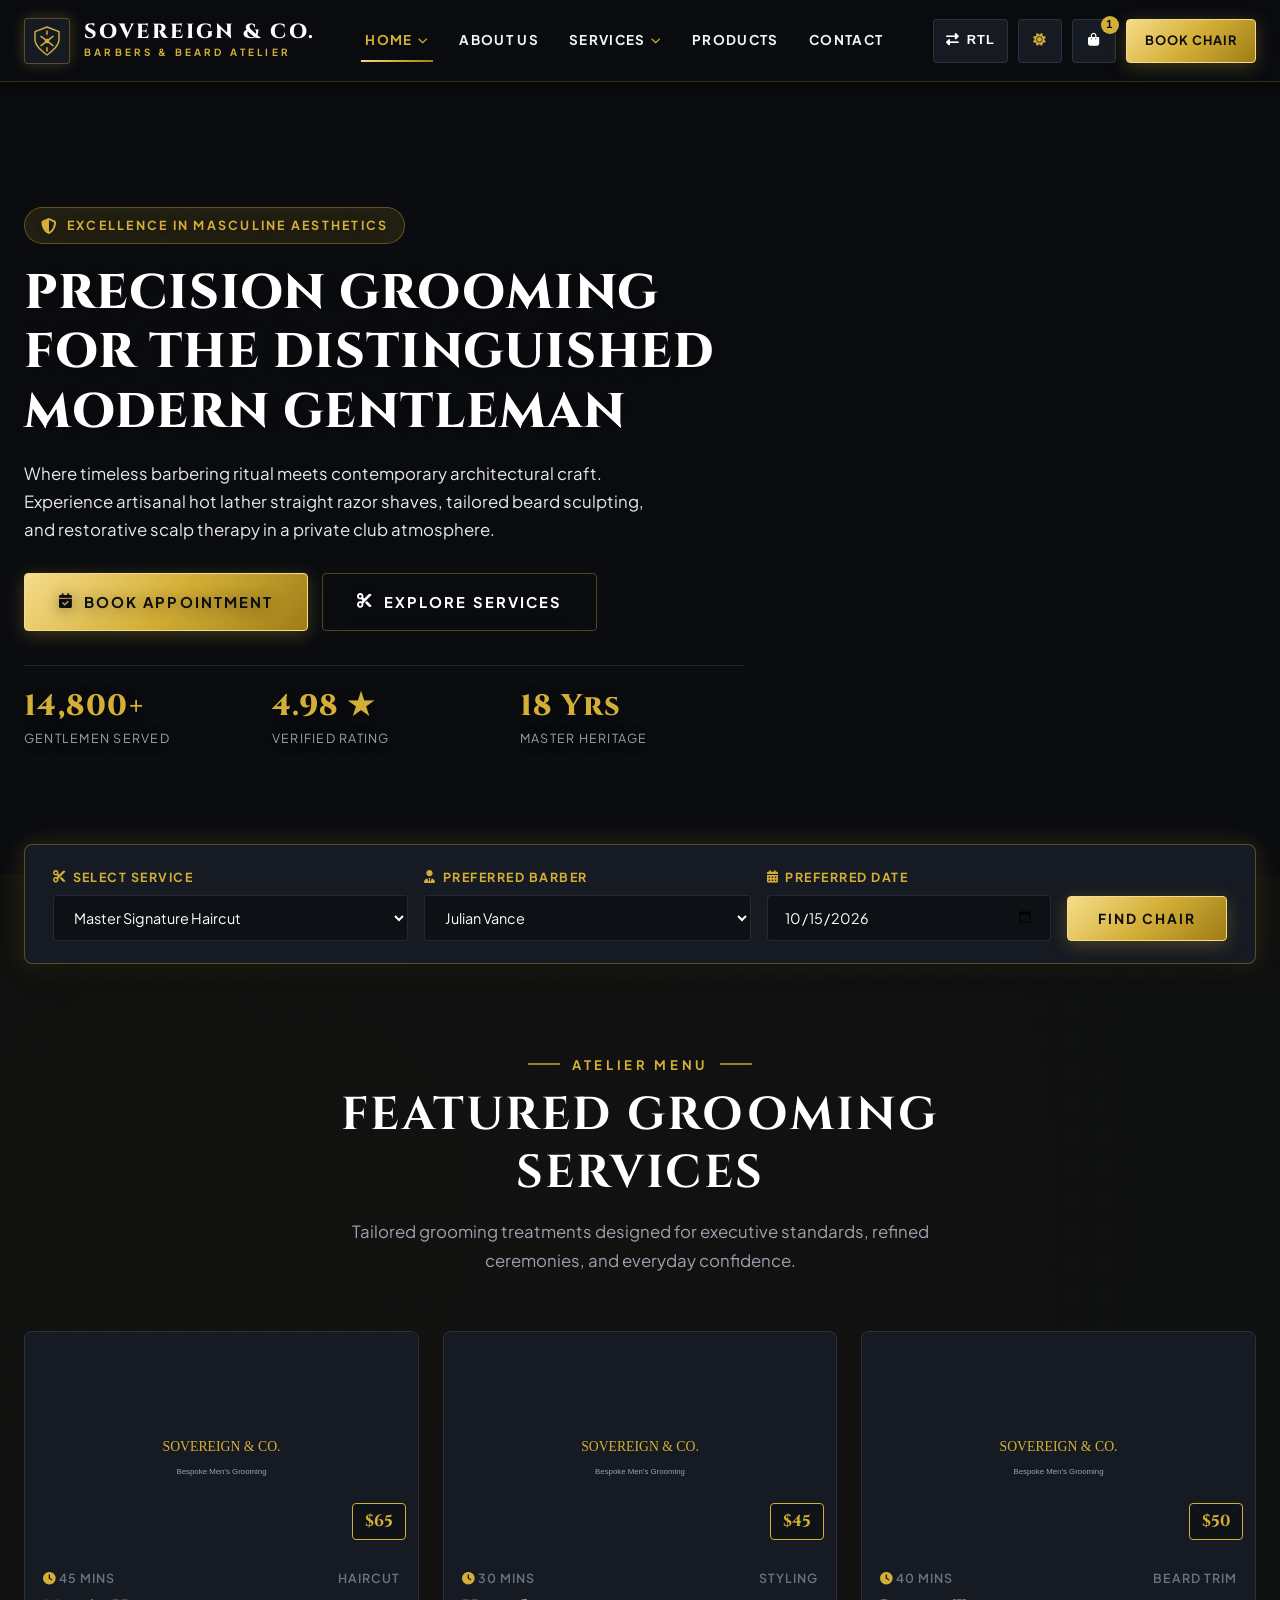
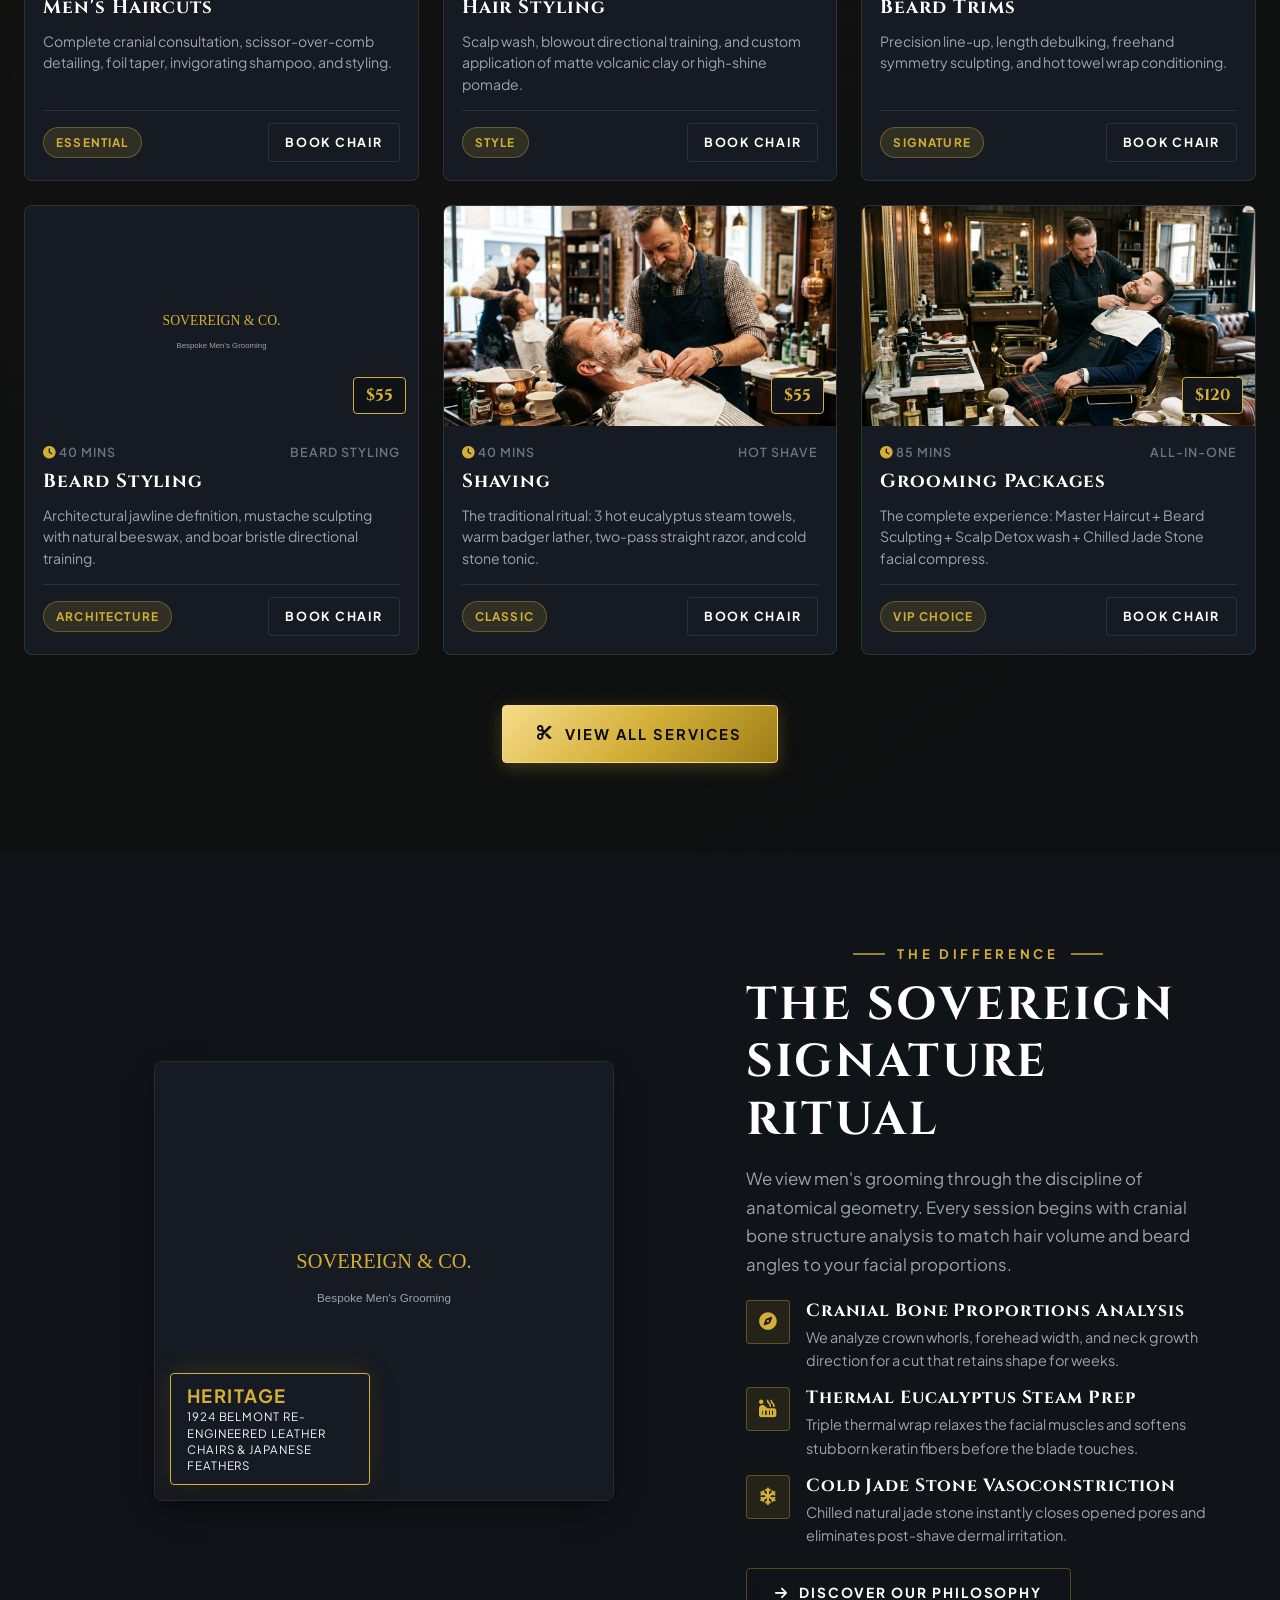
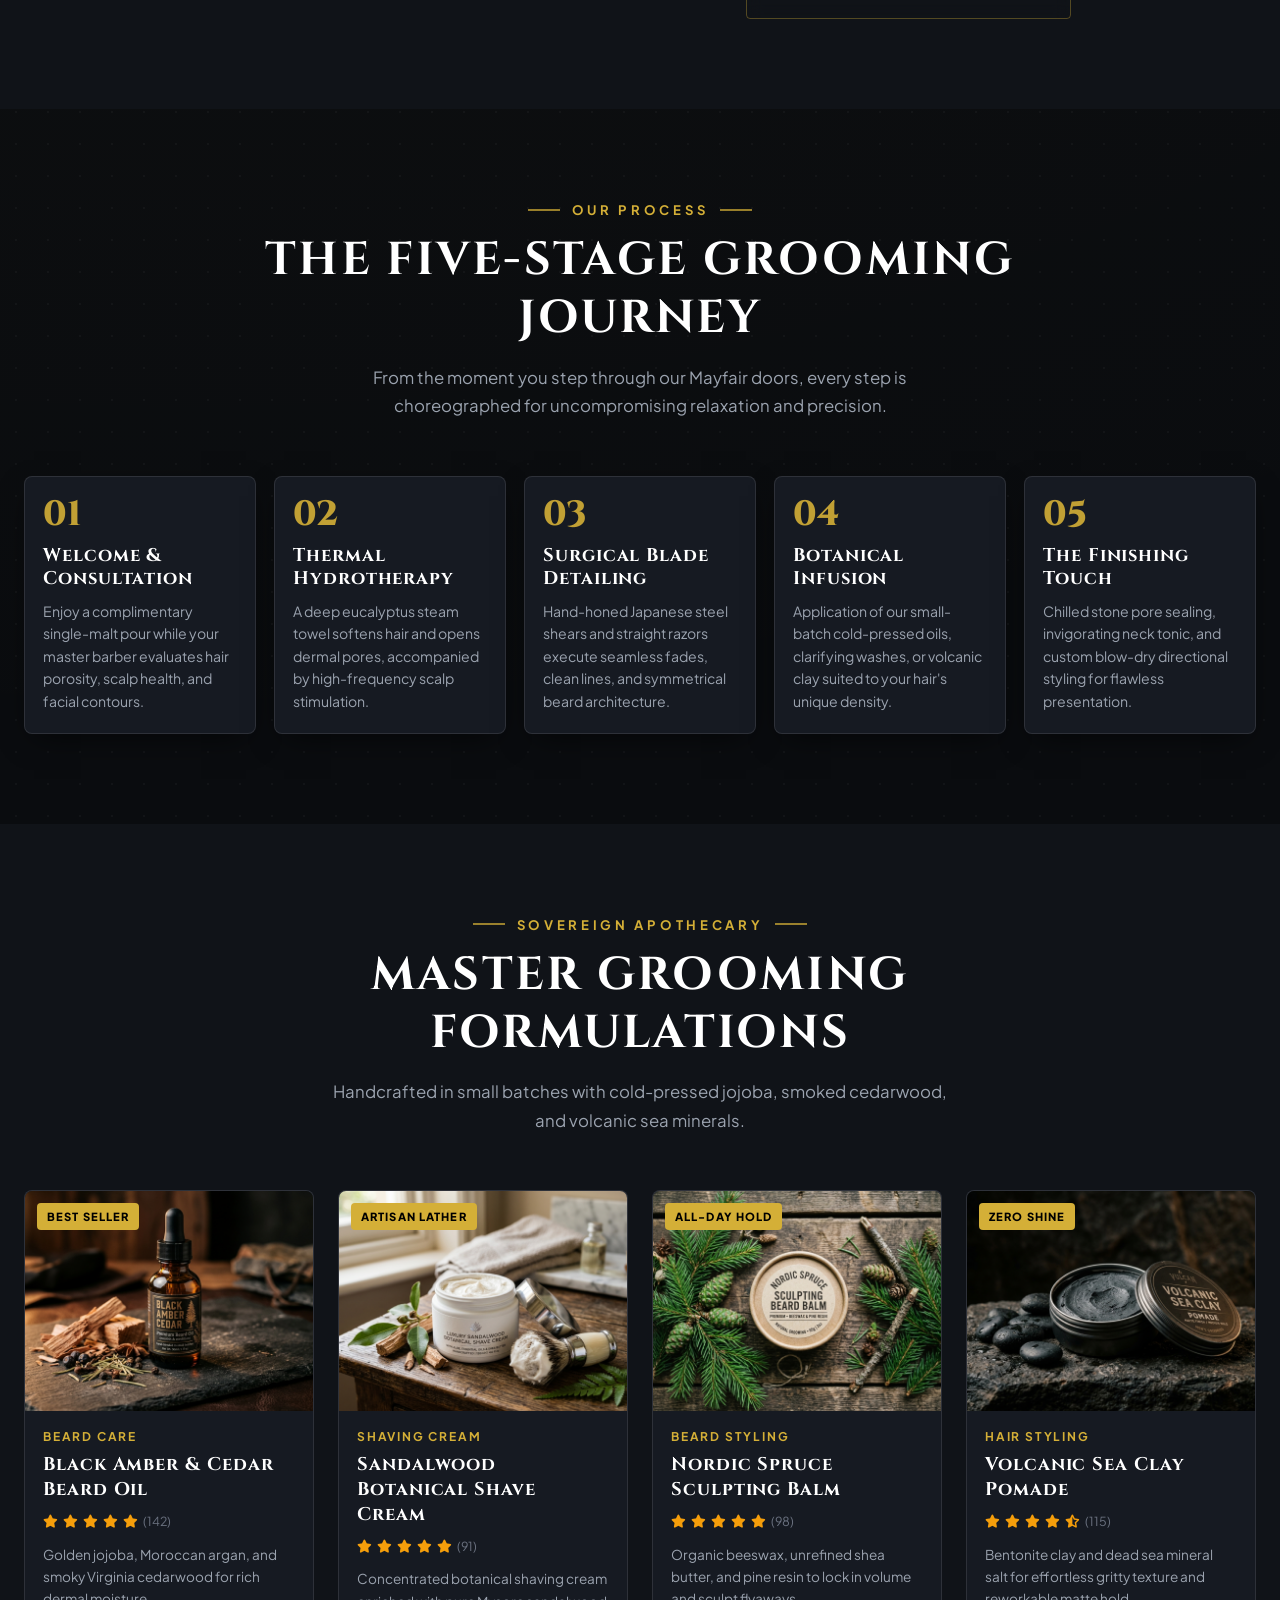
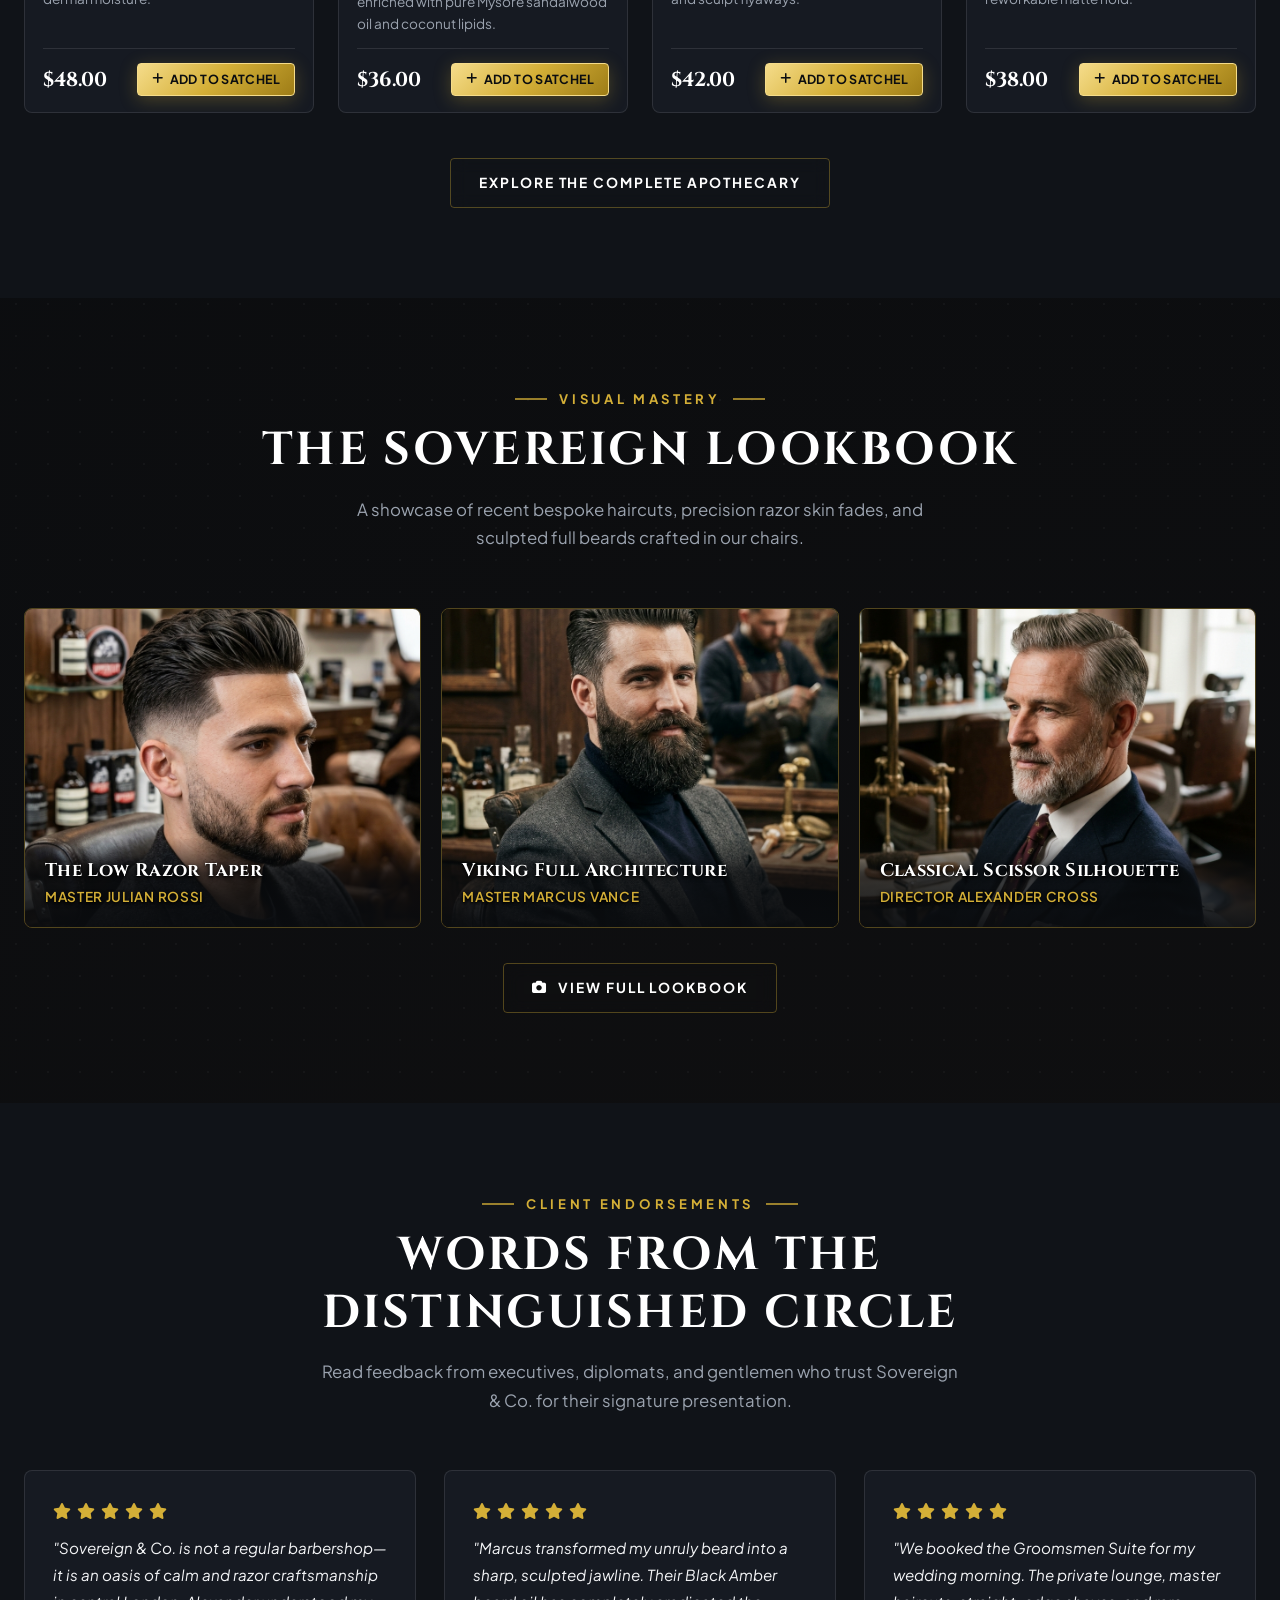
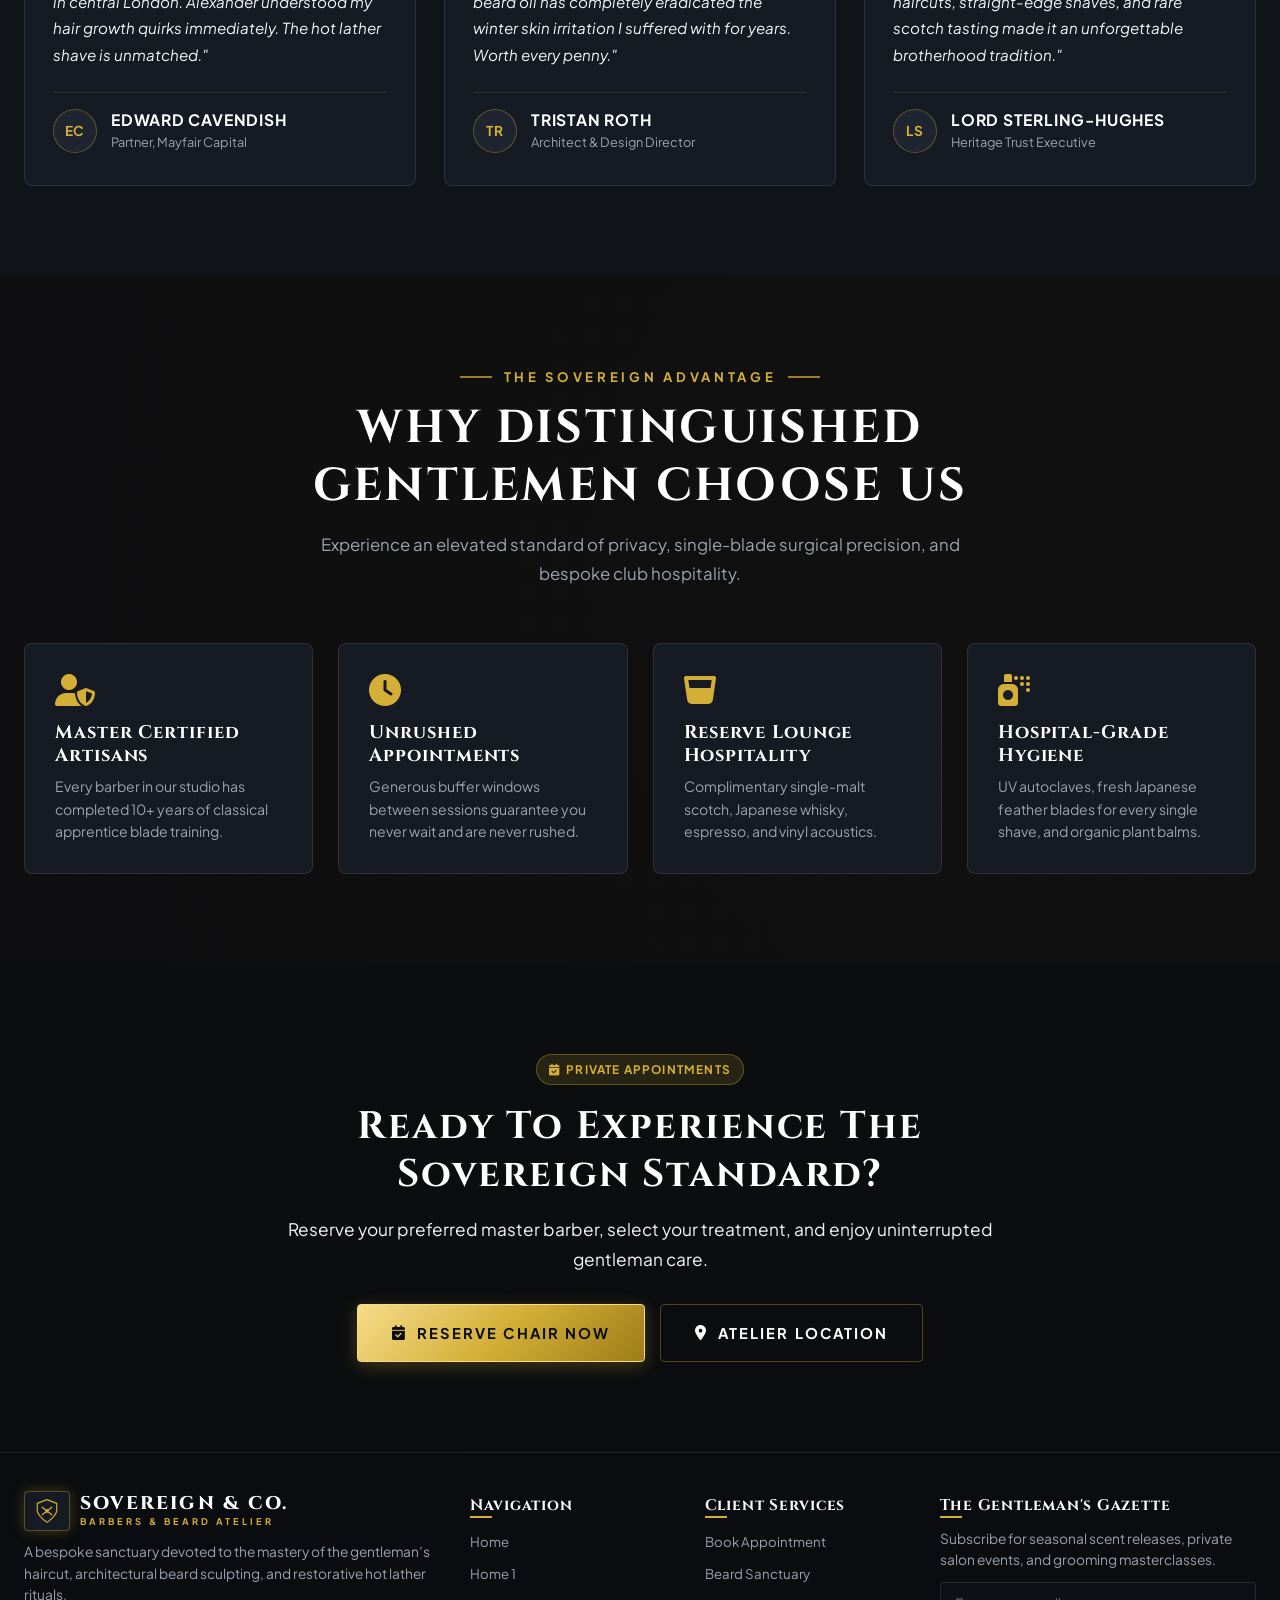
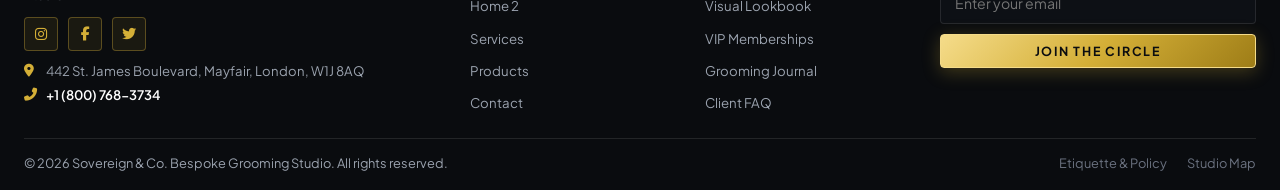
==== commit 8c938d2f: "Fix Products order and alignment, Traditional Razor Shaving 4-container grid, Grand Viking image, Se" ====
--- a/index.html
+++ b/index.html
@@ -44,9 +44,9 @@
             <a href="services.html" class="nav-link ">Services <i class="fas fa-chevron-down nav-caret"></i></a>
             <ul class="dropdown-menu">
               <li><a href="services.html#haircuts">Haircuts</a></li>
+              <li><a href="services.html#hair-styling">Hair Styling</a></li>
               <li><a href="services.html#beard-trims">Beard Trims</a></li>
               <li><a href="services.html#beard-styling">Beard Styling</a></li>
-              <li><a href="services.html#hair-styling">Hair Styling</a></li>
               <li><a href="services.html#shaving">Shaving</a></li>
               <li><a href="services.html#grooming-packages">Grooming Packages</a></li>
             </ul>
--- a/css/style.css
+++ b/css/style.css
@@ -1197,9 +1197,30 @@
    ========================================================================== */
 .products-grid {
   display: grid;
-  grid-template-columns: repeat(auto-fill, minmax(270px, 1fr));
-  gap: 20px;
+  grid-template-columns: repeat(4, 1fr);
+  gap: 22px;
   align-items: stretch;
+}
+
+@media (max-width: 1200px) {
+  .products-grid {
+    grid-template-columns: repeat(3, 1fr);
+    gap: 20px;
+  }
+}
+
+@media (max-width: 900px) {
+  .products-grid {
+    grid-template-columns: repeat(2, 1fr);
+    gap: 18px;
+  }
+}
+
+@media (max-width: 576px) {
+  .products-grid {
+    grid-template-columns: 1fr;
+    gap: 16px;
+  }
 }
 
 .product-card {
@@ -1211,6 +1232,8 @@
   display: flex;
   flex-direction: column;
   position: relative;
+  height: 100%;
+  box-sizing: border-box;
 }
 
 .product-card:hover {
@@ -1221,9 +1244,11 @@
 
 .product-img-wrap {
   position: relative;
-  height: 270px;
+  width: 100%;
+  height: 250px;
   background: #11141a;
   overflow: hidden;
+  flex-shrink: 0;
 }
 
 .product-img-wrap img {
@@ -1231,6 +1256,7 @@
   height: 100%;
   object-fit: cover;
   object-position: center;
+  display: block;
   transition: transform 0.5s ease;
 }
 
@@ -3306,10 +3332,24 @@
    Bulletproof Product Card & "+ Add to Satchel" Button Alignment
    ========================================================================== */
 .products-grid {
-  display: grid;
-  grid-template-columns: repeat(auto-fill, minmax(270px, 1fr));
-  gap: 28px;
-  align-items: stretch;
+  display: grid !important;
+  grid-template-columns: repeat(4, 1fr) !important;
+  gap: 24px !important;
+  align-items: stretch !important;
+}
+
+@media (max-width: 1024px) {
+  .products-grid {
+    grid-template-columns: repeat(2, 1fr) !important;
+    gap: 20px !important;
+  }
+}
+
+@media (max-width: 600px) {
+  .products-grid {
+    grid-template-columns: 1fr !important;
+    gap: 16px !important;
+  }
 }
 
 .product-card {
@@ -4102,4 +4142,328 @@
   }
 }
 
-
+/* ==========================================================================
+   Products & Gallery - Category Filter Navigation Bar
+   ========================================================================== */
+.gallery-filter-bar {
+  display: flex !important;
+  justify-content: center !important;
+  align-items: center !important;
+  flex-wrap: wrap !important;
+  gap: 12px !important;
+  margin: 0 auto 40px auto !important;
+  max-width: 900px !important;
+  padding: 0 10px !important;
+}
+
+.filter-btn {
+  background: var(--bg-card) !important;
+  border: 1px solid var(--border-gold) !important;
+  color: var(--text-titanium) !important;
+  padding: 10px 22px !important;
+  font-family: var(--font-heading) !important;
+  font-size: 0.86rem !important;
+  font-weight: 600 !important;
+  text-transform: uppercase !important;
+  letter-spacing: 0.08em !important;
+  border-radius: var(--radius-full) !important;
+  cursor: pointer !important;
+  transition: var(--transition-smooth) !important;
+  outline: none !important;
+  display: inline-flex !important;
+  align-items: center !important;
+  justify-content: center !important;
+  box-shadow: 0 2px 8px rgba(0, 0, 0, 0.2) !important;
+}
+
+.filter-btn:hover {
+  border-color: var(--gold-primary) !important;
+  color: var(--gold-primary) !important;
+  background: var(--bg-card-hover) !important;
+  transform: translateY(-2px) !important;
+}
+
+.filter-btn.active {
+  background: var(--gold-gradient) !important;
+  color: #0b0d11 !important;
+  border-color: var(--gold-primary) !important;
+  font-weight: 700 !important;
+  box-shadow: 0 4px 15px rgba(212, 175, 55, 0.35) !important;
+}
+
+[data-theme="light"] .filter-btn {
+  background: #ffffff !important;
+  border-color: rgba(179, 134, 11, 0.45) !important;
+  color: #1f2937 !important;
+  box-shadow: 0 2px 6px rgba(0, 0, 0, 0.06) !important;
+}
+
+[data-theme="light"] .filter-btn:hover {
+  border-color: var(--gold-primary) !important;
+  color: #8c6703 !important;
+  background: #fdfbf7 !important;
+}
+
+[data-theme="light"] .filter-btn.active {
+  background: var(--gold-gradient) !important;
+  color: #000000 !important;
+  border-color: var(--gold-primary) !important;
+}
+
+[data-theme="light"] .product-ingredient-tag {
+  background: #fdfbf7 !important;
+  border-color: rgba(179, 134, 11, 0.45) !important;
+  color: #8c6703 !important;
+}
+
+/* ==========================================================================
+   Products Page - Purity Standards Bottom Section
+   ========================================================================== */
+.products-purity-grid {
+  display: grid !important;
+  grid-template-columns: repeat(3, 1fr) !important;
+  gap: 24px !important;
+  align-items: stretch !important;
+}
+
+.products-purity-card {
+  background: var(--bg-card) !important;
+  border: 1px solid var(--border-subtle) !important;
+  border-radius: var(--radius-md) !important;
+  padding: 24px 20px !important;
+  display: flex !important;
+  align-items: flex-start !important;
+  gap: 16px !important;
+  transition: var(--transition-smooth) !important;
+  height: 100% !important;
+  box-sizing: border-box !important;
+}
+
+.products-purity-card:hover {
+  border-color: var(--border-gold) !important;
+  transform: translateY(-3px) !important;
+  box-shadow: var(--shadow-card), var(--shadow-gold) !important;
+}
+
+.products-purity-icon-box {
+  width: 44px !important;
+  height: 44px !important;
+  min-width: 44px !important;
+  background: rgba(212, 175, 55, 0.1) !important;
+  border: 1px solid var(--border-gold) !important;
+  border-radius: var(--radius-sm) !important;
+  display: flex !important;
+  align-items: center !important;
+  justify-content: center !important;
+  color: var(--gold-primary) !important;
+  font-size: 1.15rem !important;
+  flex-shrink: 0 !important;
+  margin-top: 2px !important;
+}
+
+.products-purity-content {
+  flex: 1 !important;
+}
+
+.products-purity-title {
+  font-family: var(--font-heading) !important;
+  font-size: 1rem !important;
+  font-weight: 700 !important;
+  text-transform: uppercase !important;
+  letter-spacing: 0.05em !important;
+  margin-bottom: 6px !important;
+  color: var(--text-white) !important;
+  line-height: 1.35 !important;
+}
+
+.products-purity-desc {
+  font-size: 0.86rem !important;
+  color: var(--text-muted) !important;
+  line-height: 1.6 !important;
+  margin: 0 !important;
+}
+
+@media (max-width: 992px) {
+  .products-purity-grid {
+    grid-template-columns: repeat(2, 1fr) !important;
+    gap: 18px !important;
+  }
+}
+
+@media (max-width: 600px) {
+  .products-purity-grid {
+    grid-template-columns: 1fr !important;
+    gap: 14px !important;
+  }
+}
+
+/* ==========================================================================
+   Services Page: Traditional Razor Shaving & Scalp Spa 4-Container Grid
+   ========================================================================== */
+.shaving-services-grid {
+  display: grid !important;
+  grid-template-columns: repeat(4, 1fr) !important;
+  gap: 22px !important;
+  align-items: stretch !important;
+}
+
+.shaving-services-grid .service-card {
+  display: flex !important;
+  flex-direction: column !important;
+  height: 100% !important;
+  border-radius: var(--radius-md) !important;
+  overflow: hidden !important;
+  background: var(--bg-card) !important;
+  border: 1px solid var(--border-subtle) !important;
+  transition: var(--transition-smooth) !important;
+}
+
+.shaving-services-grid .service-img-wrap {
+  position: relative !important;
+  height: 200px !important;
+  min-height: 200px !important;
+  max-height: 200px !important;
+  width: 100% !important;
+  overflow: hidden !important;
+  background: #11141a !important;
+  flex-shrink: 0 !important;
+}
+
+.shaving-services-grid .service-img-wrap img {
+  width: 100% !important;
+  height: 100% !important;
+  object-fit: cover !important;
+  object-position: center !important;
+  display: block !important;
+}
+
+.shaving-services-grid .service-body {
+  padding: 16px 18px 18px 18px !important;
+  display: flex !important;
+  flex-direction: column !important;
+  flex: 1 1 auto !important;
+  box-sizing: border-box !important;
+}
+
+.shaving-services-grid .service-title {
+  font-size: 1.15rem !important;
+  font-weight: 700 !important;
+  margin-bottom: 8px !important;
+  line-height: 1.35 !important;
+  color: var(--text-white) !important;
+  min-height: 2.7em !important;
+}
+
+.shaving-services-grid .service-desc {
+  font-size: 0.86rem !important;
+  line-height: 1.55 !important;
+  color: var(--text-muted) !important;
+  margin-bottom: 14px !important;
+  flex-grow: 1 !important;
+}
+
+.shaving-services-grid .service-footer {
+  display: flex !important;
+  align-items: center !important;
+  justify-content: space-between !important;
+  padding-top: 14px !important;
+  border-top: 1px solid var(--border-subtle) !important;
+  margin-top: auto !important;
+}
+
+@media (max-width: 1024px) {
+  .shaving-services-grid {
+    grid-template-columns: repeat(2, 1fr) !important;
+    gap: 20px !important;
+  }
+}
+
+@media (max-width: 600px) {
+  .shaving-services-grid {
+    grid-template-columns: 1fr !important;
+    gap: 16px !important;
+  }
+}
+
+/* ==========================================================================
+   Services Page: Grand Viking Beard Architecture & Service Images Fit
+   ========================================================================== */
+.service-card .service-img-wrap {
+  position: relative !important;
+  width: 100% !important;
+  height: 220px !important;
+  min-height: 220px !important;
+  max-height: 220px !important;
+  overflow: hidden !important;
+  background: #11141a !important;
+}
+
+.service-card .service-img-wrap img {
+  width: 100% !important;
+  height: 100% !important;
+  object-fit: cover !important;
+  object-position: center 25% !important;
+  display: block !important;
+}
+
+/* ==========================================================================
+   Book Chair: Step 1 & Step 3 Compact, Balanced Grid & Padding
+   ========================================================================== */
+.booking-wizard-card {
+  padding: 28px 30px !important;
+}
+
+.booking-steps-nav {
+  margin-bottom: 24px !important;
+  padding-bottom: 16px !important;
+}
+
+.booking-step-content p {
+  margin-bottom: 16px !important;
+}
+
+/* Step 1: 8 Treatment Cards in balanced 2 columns on desktop/tablet, 1 on mobile */
+.booking-services-grid {
+  display: grid !important;
+  grid-template-columns: repeat(2, 1fr) !important;
+  gap: 14px !important;
+  margin-bottom: 22px !important;
+  width: 100% !important;
+}
+
+/* Step 3: 4 Master Barbers in balanced 2 columns (2x2) on desktop/tablet, 1 on mobile */
+.booking-artisans-grid {
+  display: grid !important;
+  grid-template-columns: repeat(2, 1fr) !important;
+  gap: 14px !important;
+  margin-bottom: 22px !important;
+  width: 100% !important;
+}
+
+@media (max-width: 580px) {
+  .booking-services-grid,
+  .booking-artisans-grid {
+    grid-template-columns: 1fr !important;
+    gap: 12px !important;
+  }
+  .booking-wizard-card {
+    padding: 20px 14px !important;
+  }
+}
+
+.selectable-card {
+  padding: 16px 14px !important;
+  min-height: 0 !important;
+}
+
+.selectable-card h4 {
+  line-height: 1.3 !important;
+}
+
+.selectable-card p {
+  line-height: 1.45 !important;
+}
+
+
+
+
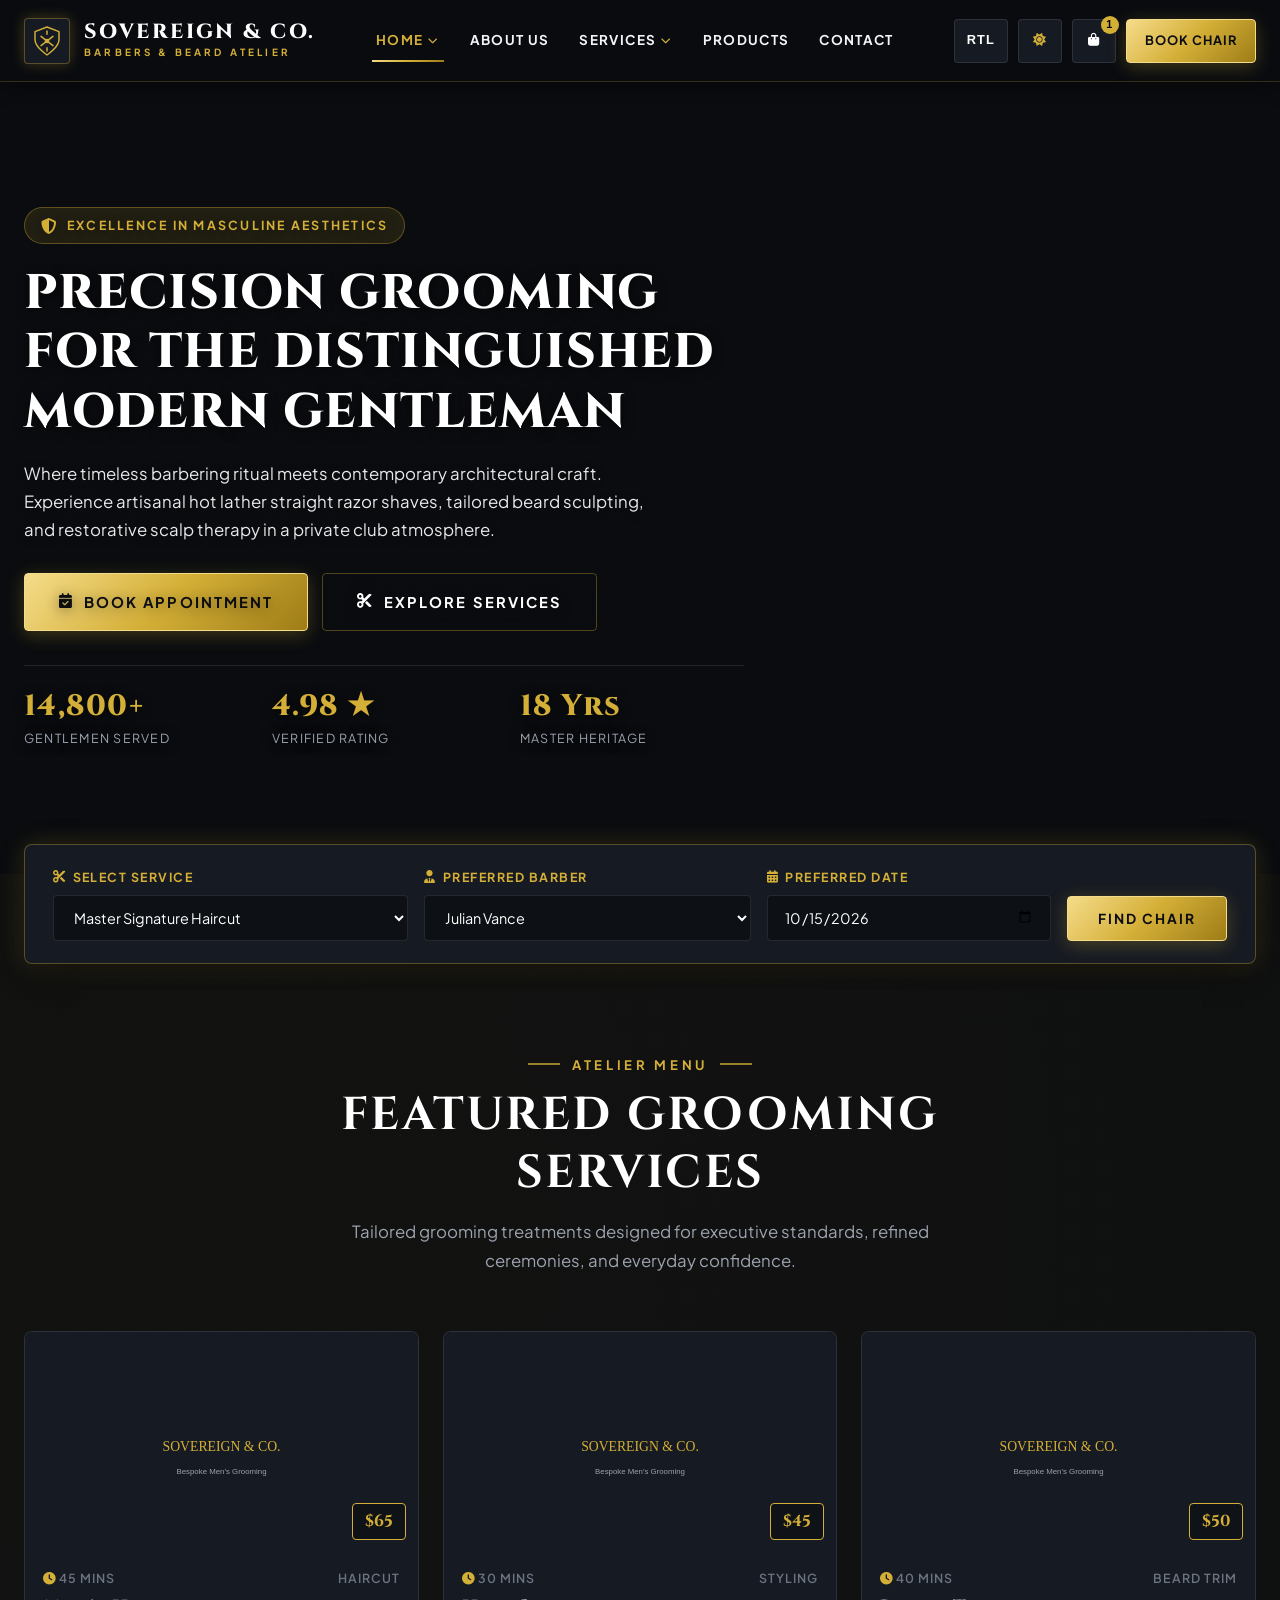
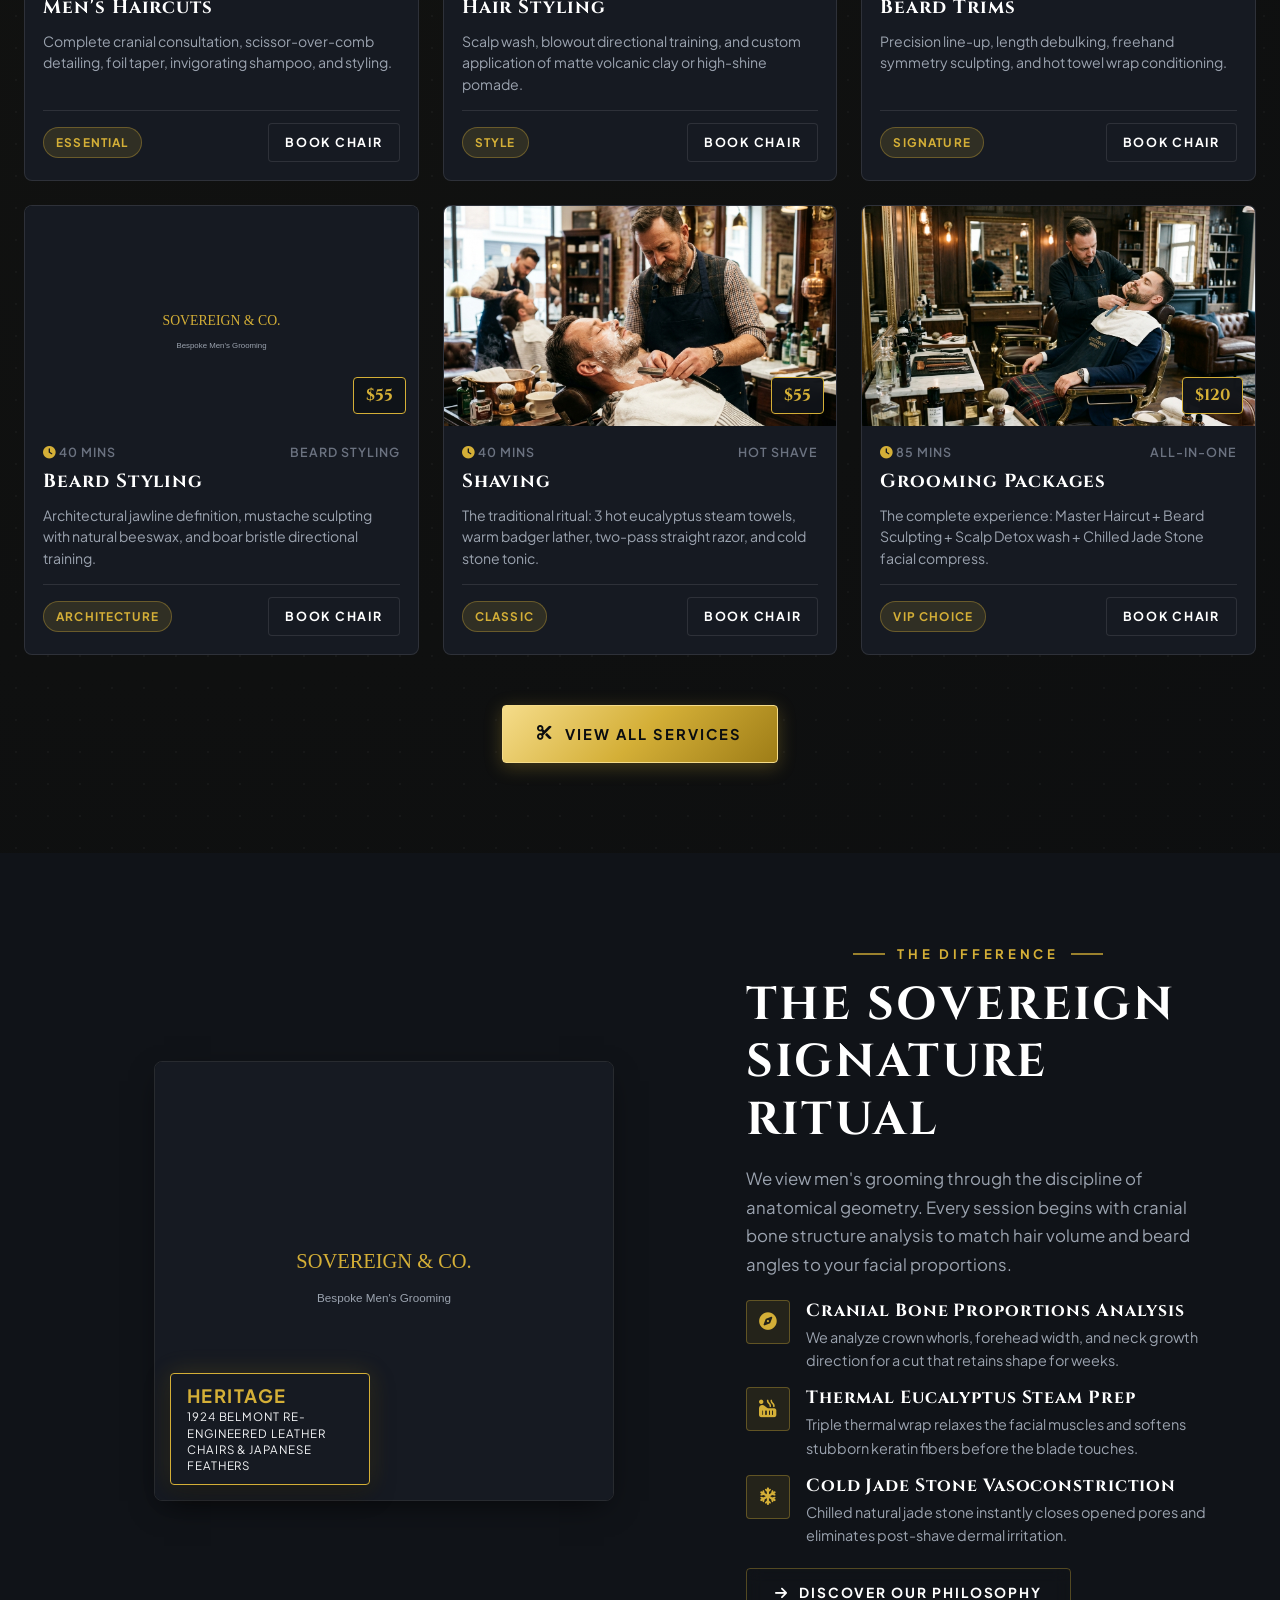
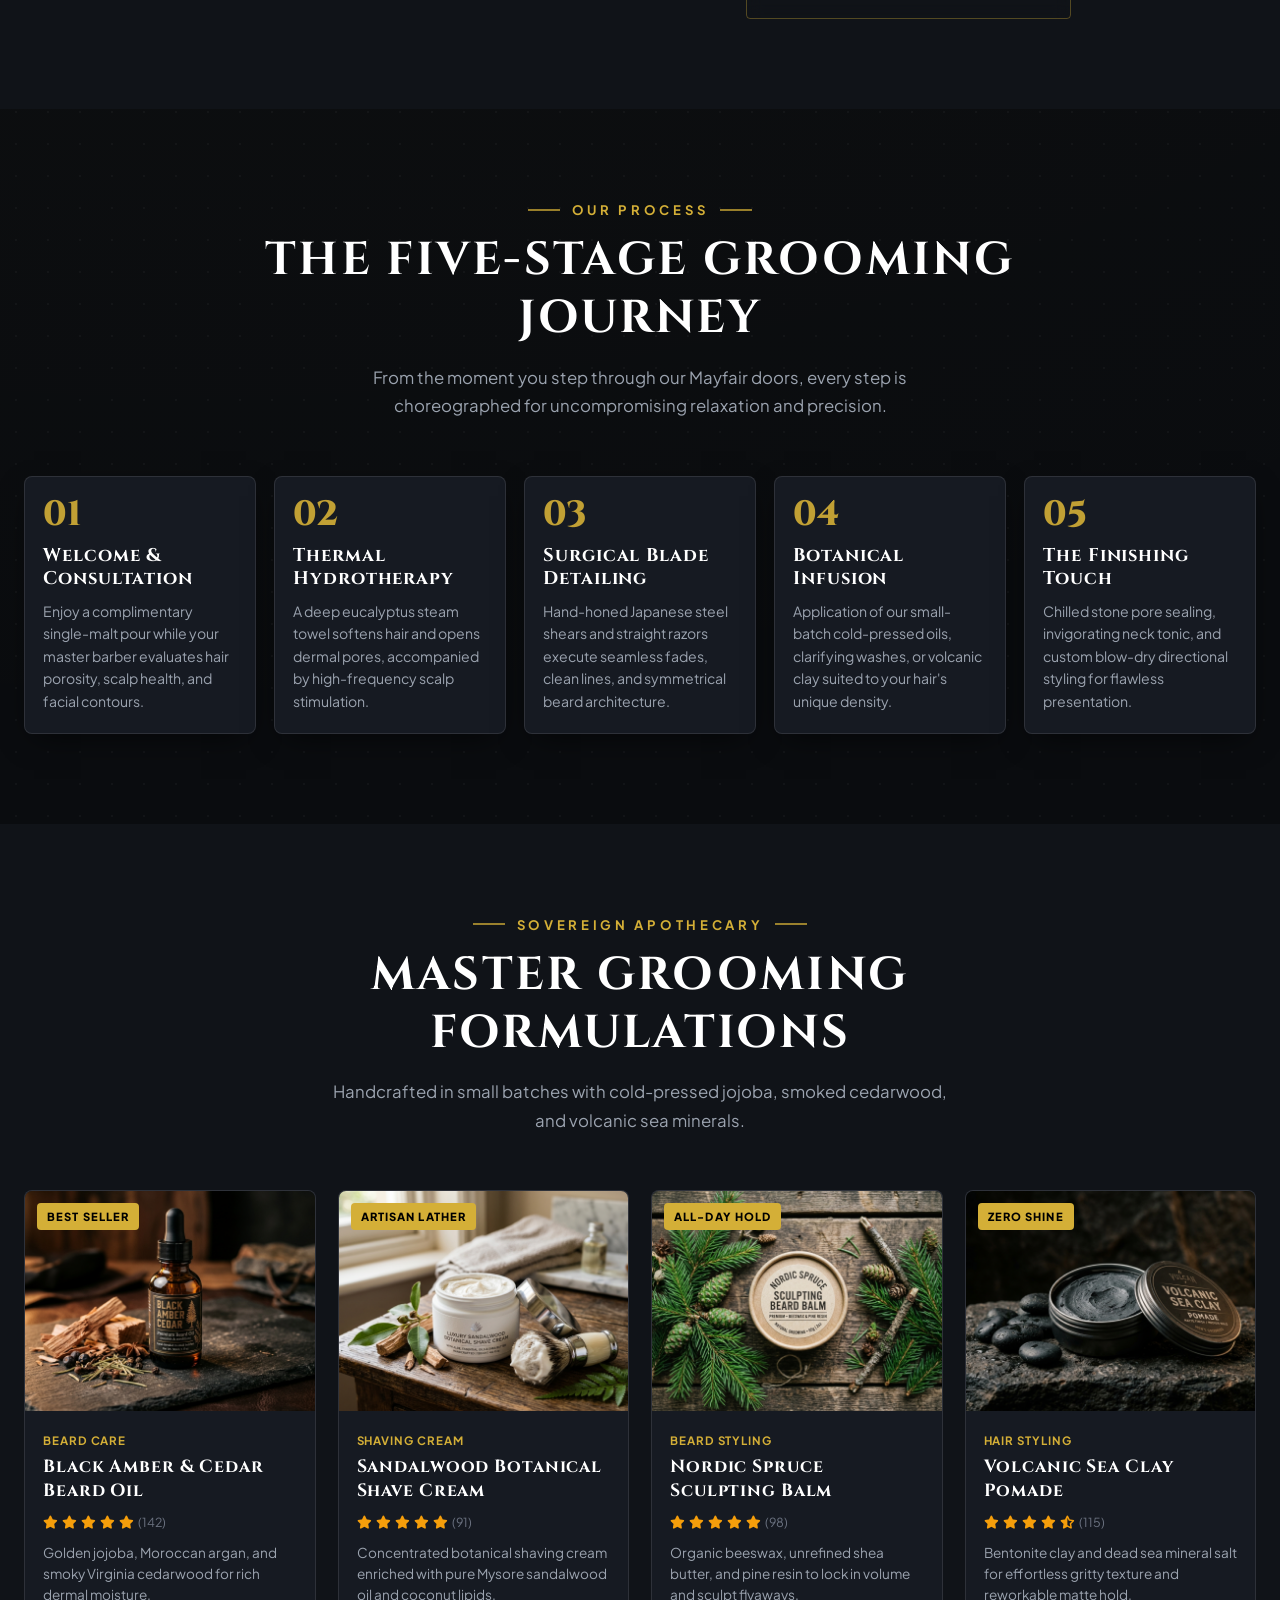
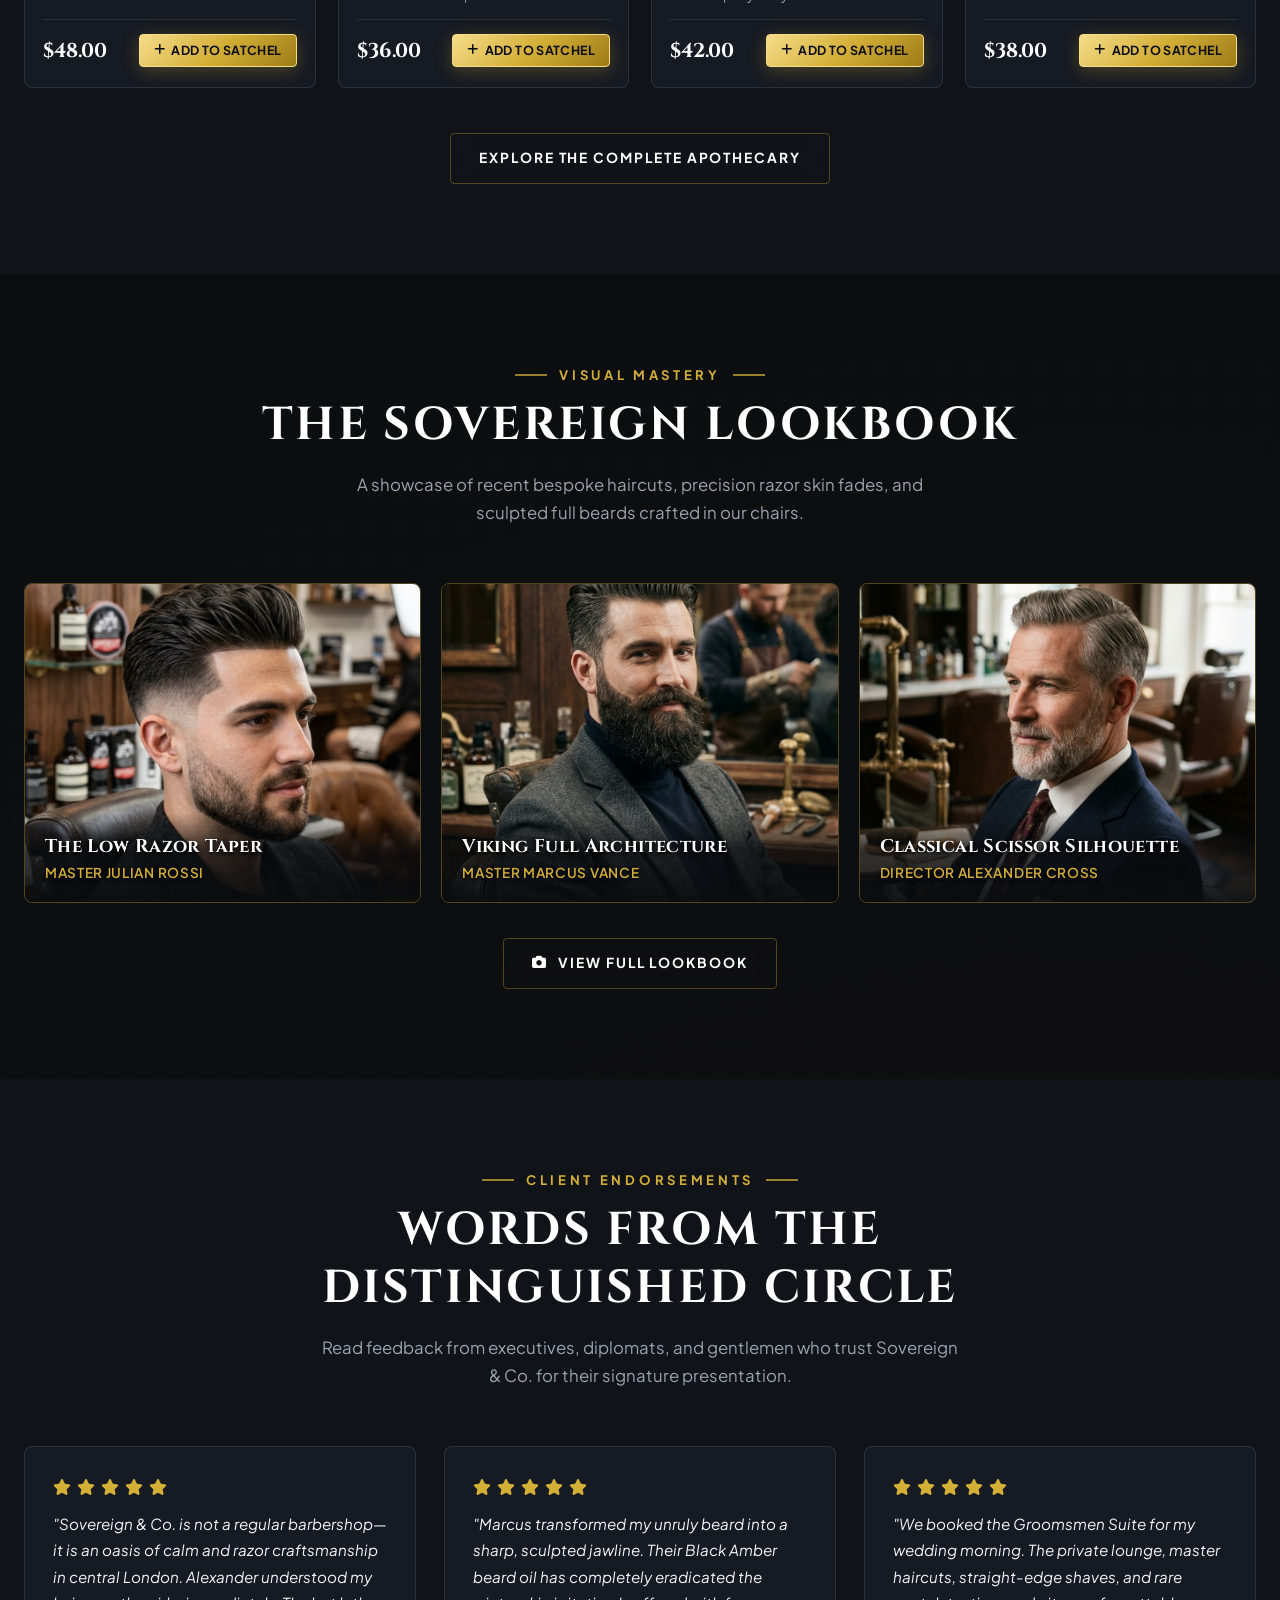
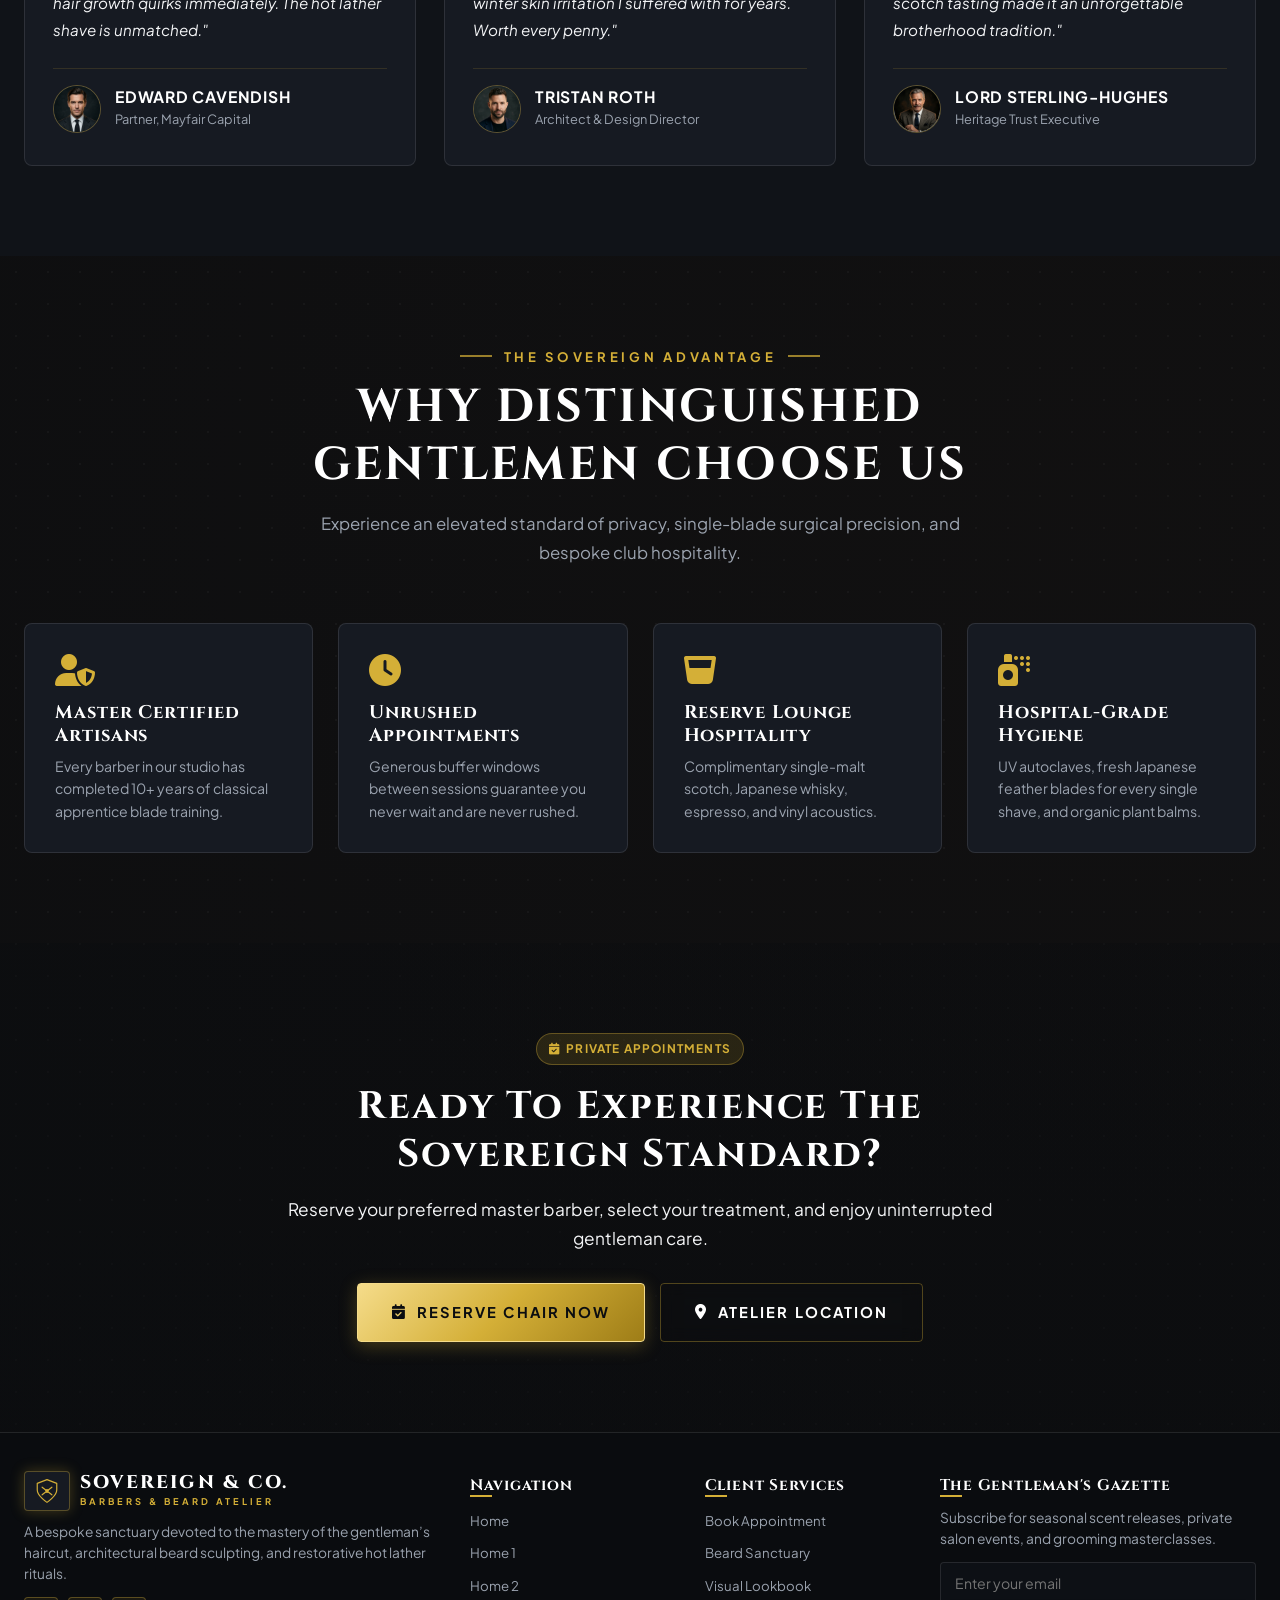
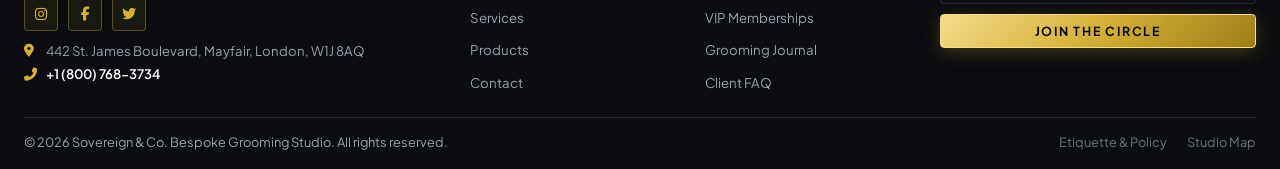
==== commit 691ed36c: "Fix hero theme overlays, RTL icon, About label alignment, favicon, Contact 360px/spacing, and endors" ====
--- a/index.html
+++ b/index.html
@@ -6,6 +6,8 @@
   <title>SOVEREIGN & CO. | Bespoke Men's Grooming & Beard Care Studio</title>
   <meta name="description" content="Sovereign & Co. is a luxury men's grooming and beard care atelier. Experience bespoke haircuts, hot lather razor shaves, and architectural beard sculpting.">
   <link rel="stylesheet" href="https://cdnjs.cloudflare.com/ajax/libs/font-awesome/6.4.0/css/all.min.css">
+  <link rel="icon" type="image/svg+xml" href="favicon.svg">
+  <link rel="shortcut icon" href="favicon.svg">
   <link rel="stylesheet" href="css/style.css">
 </head>
 <body>
@@ -59,7 +61,7 @@
       <!-- RIGHT SIDE: RTL / LTR toggle -> Dark Theme / Light Theme toggle -> Cart -> Book Chair -> Hamburger -->
       <div class="nav-actions">
         <button class="nav-control-btn dir-toggle-btn" title="Toggle RTL/LTR Direction" aria-label="Toggle Direction">
-          <i class="fas fa-right-left"></i> <span>RTL</span>
+          <span>RTL</span>
         </button>
         <button class="nav-control-btn theme-toggle-btn" title="Toggle Theme" aria-label="Toggle Dark/Light Theme">
           <i class="fas fa-sun text-gold"></i>
@@ -515,7 +517,9 @@
             "Sovereign & Co. is not a regular barbershop—it is an oasis of calm and razor craftsmanship in central London. Alexander understood my hair growth quirks immediately. The hot lather shave is unmatched."
           </p>
           <div class="endorsement-author">
-            <div class="endorsement-avatar">EC</div>
+            <div class="endorsement-avatar">
+              <img src="images/avatar-edward-cavendish.jpg" alt="Edward Cavendish, Partner at Mayfair Capital" loading="lazy">
+            </div>
             <div class="endorsement-info">
               <h4 class="endorsement-name">Edward Cavendish</h4>
               <p class="endorsement-role">Partner, Mayfair Capital</p>
@@ -531,7 +535,9 @@
             "Marcus transformed my unruly beard into a sharp, sculpted jawline. Their Black Amber beard oil has completely eradicated the winter skin irritation I suffered with for years. Worth every penny."
           </p>
           <div class="endorsement-author">
-            <div class="endorsement-avatar">TR</div>
+            <div class="endorsement-avatar">
+              <img src="images/avatar-tristan-roth.jpg" alt="Tristan Roth, Architect and Design Director" loading="lazy">
+            </div>
             <div class="endorsement-info">
               <h4 class="endorsement-name">Tristan Roth</h4>
               <p class="endorsement-role">Architect & Design Director</p>
@@ -547,7 +553,9 @@
             "We booked the Groomsmen Suite for my wedding morning. The private lounge, master haircuts, straight-edge shaves, and rare scotch tasting made it an unforgettable brotherhood tradition."
           </p>
           <div class="endorsement-author">
-            <div class="endorsement-avatar">LS</div>
+            <div class="endorsement-avatar">
+              <img src="images/avatar-lord-sterling-hughes.jpg" alt="Lord Sterling-Hughes, Heritage Trust Executive" loading="lazy">
+            </div>
             <div class="endorsement-info">
               <h4 class="endorsement-name">Lord Sterling-Hughes</h4>
               <p class="endorsement-role">Heritage Trust Executive</p>
--- a/css/style.css
+++ b/css/style.css
@@ -37,8 +37,8 @@
   --border-gold: rgba(212, 175, 55, 0.35);
   --border-gold-bright: rgba(212, 175, 55, 0.85);
   
-  --overlay-hero: linear-gradient(90deg, rgba(10, 12, 15, 0.90) 0%, rgba(10, 12, 15, 0.74) 55%, rgba(10, 12, 15, 0.45) 100%);
-  --overlay-banner: linear-gradient(rgba(10, 12, 15, 0.65), rgba(10, 12, 15, 0.78));
+  --overlay-hero: linear-gradient(90deg, rgba(10, 12, 15, 0.66) 0%, rgba(10, 12, 15, 0.46) 52%, rgba(10, 12, 15, 0.22) 100%);
+  --overlay-banner: linear-gradient(rgba(10, 12, 15, 0.42), rgba(10, 12, 15, 0.56));
   --page-pattern: radial-gradient(rgba(255, 255, 255, 0.03) 1px, transparent 1px);
   
   --font-serif: 'Cinzel', serif;
@@ -85,8 +85,8 @@
   --border-gold: rgba(179, 134, 11, 0.45);
   --border-gold-bright: rgba(179, 134, 11, 0.9);
   
-  --overlay-hero: linear-gradient(90deg, rgba(255, 255, 255, 0.96) 0%, rgba(255, 255, 255, 0.90) 55%, rgba(255, 255, 255, 0.68) 100%);
-  --overlay-banner: linear-gradient(rgba(244, 246, 249, 0.72), rgba(244, 246, 249, 0.84));
+  --overlay-hero: linear-gradient(90deg, rgba(255, 255, 255, 0.78) 0%, rgba(255, 255, 255, 0.58) 52%, rgba(255, 255, 255, 0.28) 100%);
+  --overlay-banner: linear-gradient(rgba(248, 250, 252, 0.54), rgba(244, 246, 249, 0.66));
   --page-pattern: radial-gradient(rgba(0, 0, 0, 0.04) 1px, transparent 1px);
   
   --shadow-card: 0 10px 30px -10px rgba(0, 0, 0, 0.12);
@@ -134,6 +134,31 @@
   background-position: center;
   background-repeat: no-repeat;
   background-attachment: scroll;
+}
+
+.page-bg-backdrop .hero-title,
+.page-bg-backdrop .section-title,
+.page-bg-backdrop .hero-description,
+.page-bg-backdrop .section-desc,
+.page-bg-backdrop .hero-stat-item,
+.page-bg-backdrop .section-subtitle {
+  text-shadow: 0 2px 12px rgba(0, 0, 0, 0.65);
+}
+
+[data-theme="light"] .page-bg-backdrop .hero-title,
+[data-theme="light"] .page-bg-backdrop .section-title,
+[data-theme="light"] .page-bg-backdrop .hero-description,
+[data-theme="light"] .page-bg-backdrop .section-desc,
+[data-theme="light"] .page-bg-backdrop .hero-stat-item,
+[data-theme="light"] .page-bg-backdrop .section-subtitle,
+[data-theme="light"] .page-bg-backdrop .hero-content strong,
+[data-theme="light"] .page-bg-backdrop .hero-content span {
+  text-shadow: 0 1px 12px rgba(255, 255, 255, 0.92), 0 0 20px rgba(255, 255, 255, 0.78);
+}
+
+[data-theme="light"] .page-bg-backdrop .hero-tag {
+  background: rgba(255, 255, 255, 0.72);
+  backdrop-filter: blur(4px);
 }
 
 /* Typography */
@@ -1503,8 +1528,9 @@
 /* Contact & Mandatory Location */
 .contact-layout {
   display: grid;
-  grid-template-columns: 1fr 1.2fr;
+  grid-template-columns: minmax(0, 1fr) minmax(0, 1.2fr);
   gap: 30px;
+  align-items: stretch;
 }
 
 .contact-info-card {
@@ -1512,13 +1538,30 @@
   border: 1px solid var(--border-gold);
   border-radius: var(--radius-md);
   padding: 24px 22px;
+  min-width: 0;
+  max-width: 100%;
+  box-sizing: border-box;
+  display: flex;
+  flex-direction: column;
 }
 
 .contact-detail-row {
   display: flex;
   align-items: flex-start;
   gap: 16px;
-  margin-bottom: 26px;
+  margin-bottom: 18px;
+  min-width: 0;
+}
+
+.contact-detail-row .contact-icon {
+  flex: 0 0 44px;
+}
+
+.contact-detail-row > div:not(.contact-icon) {
+  min-width: 0;
+  flex: 1 1 0%;
+  overflow-wrap: anywhere;
+  word-break: break-word;
 }
 
 .contact-icon {
@@ -1540,6 +1583,105 @@
   border: 1px solid var(--border-subtle);
   border-radius: var(--radius-md);
   padding: 24px 22px;
+  min-width: 0;
+  max-width: 100%;
+  box-sizing: border-box;
+  display: flex;
+  flex-direction: column;
+}
+
+.contact-form-box #contactStudioForm {
+  flex: 1;
+  display: flex;
+  flex-direction: column;
+  min-width: 0;
+  max-width: 100%;
+}
+
+.contact-form-box #contactStudioForm > div,
+.contact-form-box #contactStudioForm .form-group {
+  min-width: 0;
+  max-width: 100%;
+}
+
+.contact-form-box #contactStudioForm .form-control {
+  width: 100%;
+  min-width: 0;
+  max-width: 100%;
+  box-sizing: border-box;
+}
+
+.contact-form-box .form-group label {
+  white-space: normal;
+  flex-wrap: wrap;
+  line-height: 1.35;
+  overflow-wrap: break-word;
+  max-width: 100%;
+}
+
+.contact-form-box #contactStudioForm .form-group:has(textarea) {
+  flex: 1;
+  display: flex;
+  flex-direction: column;
+}
+
+.contact-form-box #contactStudioForm textarea.form-control {
+  min-height: 125px;
+  flex-grow: 1;
+  white-space: pre-wrap;
+  overflow-wrap: break-word;
+  overflow-x: hidden;
+  overflow-y: auto;
+}
+
+.contact-concierge-highlights {
+  margin-top: 22px;
+  padding-top: 18px;
+  border-top: 1px solid var(--border-subtle);
+  display: grid;
+  grid-template-columns: repeat(3, minmax(0, 1fr));
+  gap: 12px;
+}
+
+.contact-concierge-item {
+  display: flex;
+  align-items: flex-start;
+  gap: 10px;
+  min-width: 0;
+}
+
+.contact-concierge-item i {
+  color: var(--gold-primary);
+  font-size: 0.95rem;
+  margin-top: 3px;
+  flex-shrink: 0;
+}
+
+.contact-concierge-item strong {
+  display: block;
+  font-size: 0.78rem;
+  color: var(--text-white);
+  letter-spacing: 0.04em;
+  text-transform: uppercase;
+  margin-bottom: 2px;
+}
+
+.contact-concierge-item span {
+  display: block;
+  font-size: 0.76rem;
+  color: var(--text-muted);
+  line-height: 1.4;
+}
+
+.section-padding:has(.contact-layout),
+.contact-main-section {
+  padding: 58px 0 68px 0;
+}
+
+.location-map-visual iframe {
+  max-width: 100%;
+  height: 190px !important;
+  display: block;
 }
 
 /* Location Area Visual */
@@ -1547,9 +1689,13 @@
   background: var(--bg-dark);
   border: 1px solid var(--border-gold);
   border-radius: var(--radius-md);
-  padding: 24px;
+  padding: 18px;
   position: relative;
   overflow: hidden;
+  min-width: 0;
+  max-width: 100%;
+  box-sizing: border-box;
+  margin-top: auto;
 }
 
 /* ==========================================================================
@@ -1900,11 +2046,11 @@
 }
 
 [dir="rtl"] .hero-bg-overlay {
-  background: linear-gradient(-90deg, rgba(10, 12, 15, 0.95) 0%, rgba(10, 12, 15, 0.82) 50%, rgba(10, 12, 15, 0.5) 100%);
+  background: linear-gradient(-90deg, rgba(10, 12, 15, 0.66) 0%, rgba(10, 12, 15, 0.46) 52%, rgba(10, 12, 15, 0.22) 100%);
 }
 
 [data-theme="light"][dir="rtl"] .hero-bg-overlay {
-  background: linear-gradient(-90deg, rgba(244, 246, 249, 0.97) 0%, rgba(244, 246, 249, 0.88) 50%, rgba(244, 246, 249, 0.65) 100%);
+  background: linear-gradient(-90deg, rgba(255, 255, 255, 0.78) 0%, rgba(255, 255, 255, 0.58) 52%, rgba(255, 255, 255, 0.28) 100%);
 }
 
 /* ==========================================================================
@@ -2044,7 +2190,12 @@
   }
   
   .contact-layout {
-    grid-template-columns: 1fr;
+    grid-template-columns: minmax(0, 1fr);
+    gap: 24px;
+  }
+
+  .contact-concierge-highlights {
+    grid-template-columns: repeat(3, minmax(0, 1fr));
   }
 
   /* Mobile Drawer Bottom Utilities */
@@ -2090,11 +2241,11 @@
   }
 
   .hero-bg-overlay {
-    background: linear-gradient(180deg, rgba(10, 12, 15, 0.94) 0%, rgba(10, 12, 15, 0.82) 50%, rgba(10, 12, 15, 0.94) 100%) !important;
+    background: linear-gradient(180deg, rgba(10, 12, 15, 0.62) 0%, rgba(10, 12, 15, 0.44) 50%, rgba(10, 12, 15, 0.64) 100%) !important;
   }
 
   [data-theme="light"] .hero-bg-overlay {
-    background: linear-gradient(180deg, rgba(255, 255, 255, 0.97) 0%, rgba(255, 255, 255, 0.92) 50%, rgba(255, 255, 255, 0.97) 100%) !important;
+    background: linear-gradient(180deg, rgba(255, 255, 255, 0.74) 0%, rgba(255, 255, 255, 0.58) 50%, rgba(255, 255, 255, 0.76) 100%) !important;
   }
 
   .hero-title {
@@ -2235,7 +2386,80 @@
 
   /* Automatically stack multi-column card/form grids cleanly on mobile */
   [style*="grid-template-columns"] {
-    grid-template-columns: 1fr !important;
+    grid-template-columns: minmax(0, 1fr) !important;
+  }
+
+  .section-padding:has(.contact-layout),
+  .contact-main-section {
+    padding: 38px 0 48px 0;
+  }
+
+  .contact-info-card,
+  .contact-form-box {
+    padding: 20px 16px;
+    width: 100%;
+    min-width: 0;
+    max-width: 100%;
+    box-sizing: border-box;
+  }
+
+  .contact-info-card h2,
+  .contact-form-box h2 {
+    font-size: 1.45rem !important;
+    line-height: 1.25;
+    overflow-wrap: break-word;
+  }
+
+  .contact-detail-row {
+    gap: 12px;
+    margin-bottom: 18px;
+  }
+
+  .contact-icon {
+    width: 40px;
+    height: 40px;
+    min-width: 40px;
+    flex: 0 0 40px;
+    font-size: 0.95rem;
+  }
+
+  .location-map-visual {
+    padding: 14px;
+  }
+
+  .location-map-visual .btn {
+    width: 100%;
+    white-space: normal;
+    text-align: center;
+    padding: 12px 14px;
+    font-size: 0.8rem;
+  }
+
+  .contact-form-box #contactStudioForm .form-control,
+  .contact-form-box #contactStudioForm select.form-control,
+  .contact-form-box #contactStudioForm input.form-control {
+    width: 100% !important;
+    min-width: 0 !important;
+    max-width: 100% !important;
+    box-sizing: border-box !important;
+    overflow: hidden;
+    text-overflow: ellipsis;
+  }
+
+  .contact-form-box #contactStudioForm .btn {
+    width: 100%;
+    max-width: 100%;
+    white-space: normal;
+    text-align: center;
+    padding: 14px 16px;
+    font-size: 0.86rem;
+    line-height: 1.35;
+    box-sizing: border-box;
+  }
+
+  .contact-concierge-highlights {
+    grid-template-columns: 1fr;
+    gap: 12px;
   }
 }
 
@@ -2361,6 +2585,50 @@
   .booking-strip-form .btn {
     height: 46px !important;
     font-size: 0.84rem !important;
+  }
+
+  .section-padding:has(.contact-layout) .container,
+  .contact-main-section .container {
+    padding-left: 14px;
+    padding-right: 14px;
+  }
+
+  .contact-info-card,
+  .contact-form-box {
+    padding: 18px 14px;
+  }
+
+  .contact-info-card h2,
+  .contact-form-box h2 {
+    font-size: 1.32rem !important;
+  }
+
+  .contact-detail-row p,
+  .contact-form-box p,
+  .contact-form-box label {
+    font-size: 0.86rem !important;
+    overflow-wrap: anywhere;
+    word-break: break-word;
+  }
+
+  section:has(.contact-layout) .section-subtitle,
+  .contact-page-header .section-subtitle {
+    letter-spacing: 0.14em;
+    font-size: 0.75rem;
+    gap: 8px;
+  }
+
+  section:has(.contact-layout) .section-subtitle::before,
+  section:has(.contact-layout) .section-subtitle::after,
+  .contact-page-header .section-subtitle::before,
+  .contact-page-header .section-subtitle::after {
+    width: 18px;
+  }
+
+  .contact-page-header .section-title {
+    font-size: 1.6rem;
+    line-height: 1.22;
+    overflow-wrap: break-word;
   }
 }
 
@@ -3446,7 +3714,7 @@
    Experience The Sovereign Standard CTA Banner - Full Dark & Light Contrast
    ========================================================================== */
 .cta-experience-banner {
-  background: linear-gradient(rgba(11, 13, 16, 0.88), rgba(11, 13, 16, 0.88)), url('https://images.unsplash.com/photo-1503951914875-452162b0f3f1?auto=format&fit=crop&w=1600&q=80') center/cover no-repeat;
+  background: linear-gradient(rgba(11, 13, 16, 0.50), rgba(11, 13, 16, 0.60)), url('https://images.unsplash.com/photo-1503951914875-452162b0f3f1?auto=format&fit=crop&w=1600&q=80') center/cover no-repeat;
   border-top: 1px solid var(--border-gold);
   border-bottom: 1px solid var(--border-subtle);
   position: relative;
@@ -3479,7 +3747,7 @@
 
 /* Light Mode Overrides for Perfect WCAG 2.2 AA Contrast */
 [data-theme="light"] .cta-experience-banner {
-  background: linear-gradient(rgba(244, 246, 249, 0.94), rgba(238, 242, 246, 0.96)), url('https://images.unsplash.com/photo-1503951914875-452162b0f3f1?auto=format&fit=crop&w=1600&q=80') center/cover no-repeat !important;
+  background: linear-gradient(rgba(248, 250, 252, 0.60), rgba(244, 246, 249, 0.68)), url('https://images.unsplash.com/photo-1503951914875-452162b0f3f1?auto=format&fit=crop&w=1600&q=80') center/cover no-repeat !important;
   border-top: 1px solid rgba(179, 134, 11, 0.5) !important;
   border-bottom: 1px solid rgba(0, 0, 0, 0.12) !important;
 }
@@ -3896,12 +4164,12 @@
 }
 
 .endorsement-avatar {
-  width: 44px;
-  height: 44px;
-  min-width: 44px;
+  width: 48px;
+  height: 48px;
+  min-width: 48px;
   border-radius: 50%;
   background: var(--bg-card-hover);
-  border: 1px solid var(--border-gold);
+  border: 1.5px solid var(--border-gold);
   display: flex;
   align-items: center;
   justify-content: center;
@@ -3910,6 +4178,15 @@
   font-size: 0.85rem;
   letter-spacing: 0.05em;
   flex-shrink: 0;
+  overflow: hidden;
+}
+
+.endorsement-avatar img {
+  width: 100%;
+  height: 100%;
+  object-fit: cover;
+  object-position: center 20%;
+  display: block;
 }
 
 .endorsement-info {
@@ -4119,13 +4396,24 @@
 /* ==========================================================================
    Home Page 1 - Centered Apothecary Essentials Grid
    ========================================================================== */
-.apothecary-products-grid {
+.apothecary-products-grid,
+.products-grid.apothecary-products-grid {
   display: grid !important;
   grid-template-columns: repeat(3, 1fr) !important;
   gap: 24px !important;
   max-width: 1080px !important;
-  margin: 0 auto !important;
+  margin-left: auto !important;
+  margin-right: auto !important;
   align-items: stretch !important;
+  justify-content: center !important;
+}
+
+.apothecary-products-grid .product-card,
+.products-grid.apothecary-products-grid .product-card {
+  width: 100% !important;
+  height: 100% !important;
+  display: flex !important;
+  flex-direction: column !important;
 }
 
 @media (max-width: 992px) {
@@ -4406,6 +4694,10 @@
   display: block !important;
 }
 
+.service-card .service-img-wrap img.viking-beard-img {
+  object-position: center 8% !important;
+}
+
 /* ==========================================================================
    Book Chair: Step 1 & Step 3 Compact, Balanced Grid & Padding
    ========================================================================== */
@@ -4464,6 +4756,602 @@
   line-height: 1.45 !important;
 }
 
-
-
-
+/* ==========================================================================
+   Requirement 1: Products Page - First Row Baseline Alignment
+   ========================================================================== */
+.products-grid {
+  display: grid !important;
+  grid-template-columns: repeat(4, 1fr) !important;
+  gap: 22px !important;
+  align-items: stretch !important;
+}
+
+.products-grid .product-card {
+  display: flex !important;
+  flex-direction: column !important;
+  height: 100% !important;
+  box-sizing: border-box !important;
+}
+
+.products-grid .product-card .product-img-wrap {
+  position: relative !important;
+  width: 100% !important;
+  height: 220px !important;
+  overflow: hidden !important;
+  background: #11141a !important;
+  flex-shrink: 0 !important;
+}
+
+.products-grid .product-card .product-img-wrap img {
+  width: 100% !important;
+  height: 100% !important;
+  object-fit: cover !important;
+  object-position: center !important;
+  display: block !important;
+}
+
+.products-grid .product-card .product-body {
+  display: flex !important;
+  flex-direction: column !important;
+  flex: 1 1 auto !important;
+  padding: 20px 18px !important;
+}
+
+.products-grid .product-card .product-category {
+  font-size: 0.72rem !important;
+  font-weight: 700 !important;
+  text-transform: uppercase !important;
+  letter-spacing: 0.08em !important;
+  color: var(--gold-primary) !important;
+  min-height: 18px !important;
+  margin-bottom: 6px !important;
+}
+
+.products-grid .product-card .product-title {
+  font-size: 1.1rem !important;
+  font-weight: 700 !important;
+  line-height: 1.35 !important;
+  min-height: 2.8em !important;
+  margin-bottom: 8px !important;
+}
+
+.products-grid .product-card .product-rating {
+  height: 18px !important;
+  margin-bottom: 10px !important;
+  display: flex !important;
+  align-items: center !important;
+  gap: 4px !important;
+}
+
+.products-grid .product-card .product-body > p {
+  font-size: 0.85rem !important;
+  line-height: 1.55 !important;
+  color: var(--text-muted) !important;
+  min-height: 4.8em !important;
+  margin-bottom: 12px !important;
+}
+
+.products-grid .product-card .service-benefits-box {
+  min-height: 52px !important;
+  margin-bottom: 12px !important;
+}
+
+.products-grid .product-card .product-ingredient-tags-wrap {
+  min-height: 58px !important;
+  margin-bottom: 14px !important;
+  display: flex !important;
+  flex-wrap: wrap !important;
+  gap: 6px !important;
+  align-content: flex-start !important;
+}
+
+.products-grid .product-card .product-price-row {
+  margin-top: auto !important;
+  padding-top: 14px !important;
+  border-top: 1px solid var(--border-subtle) !important;
+  display: flex !important;
+  align-items: center !important;
+  justify-content: space-between !important;
+}
+
+@media (max-width: 1024px) {
+  .products-grid {
+    grid-template-columns: repeat(2, 1fr) !important;
+    gap: 20px !important;
+  }
+}
+
+@media (max-width: 600px) {
+  .products-grid {
+    grid-template-columns: 1fr !important;
+    gap: 16px !important;
+  }
+}
+
+/* ==========================================================================
+   Requirement 3: Traditional Razor Shaving & Scalp Spa - 4 Containers Alignment
+   ========================================================================== */
+.shaving-services-grid {
+  display: grid !important;
+  grid-template-columns: repeat(4, 1fr) !important;
+  gap: 22px !important;
+  align-items: stretch !important;
+}
+
+.shaving-services-grid .service-card {
+  display: flex !important;
+  flex-direction: column !important;
+  height: 100% !important;
+}
+
+.shaving-services-grid .service-body {
+  display: flex !important;
+  flex-direction: column !important;
+  flex: 1 1 auto !important;
+}
+
+.shaving-services-grid .client-profile-tag {
+  display: inline-flex !important;
+  align-items: center !important;
+  width: fit-content !important;
+  height: 26px !important;
+  min-height: 26px !important;
+  margin-bottom: 8px !important;
+}
+
+.shaving-services-grid .service-meta {
+  margin-bottom: 8px !important;
+  min-height: 42px !important;
+  display: flex !important;
+  align-items: center !important;
+  justify-content: space-between !important;
+  flex-wrap: wrap !important;
+}
+
+.shaving-services-grid .service-title {
+  font-size: 1.15rem !important;
+  font-weight: 700 !important;
+  line-height: 1.35 !important;
+  min-height: 2.8em !important;
+  margin-bottom: 8px !important;
+}
+
+.shaving-services-grid .service-desc {
+  font-size: 0.88rem !important;
+  line-height: 1.55 !important;
+  color: var(--text-muted) !important;
+  min-height: 5.6em !important;
+  margin-bottom: 14px !important;
+}
+
+.shaving-services-grid .service-benefits-box {
+  min-height: 48px !important;
+  margin-bottom: 14px !important;
+}
+
+.shaving-services-grid .service-footer {
+  margin-top: auto !important;
+  padding-top: 14px !important;
+  border-top: 1px solid var(--border-subtle) !important;
+  display: flex !important;
+  align-items: center !important;
+  justify-content: space-between !important;
+  gap: 8px !important;
+}
+
+.shaving-services-grid .service-footer .gold-badge {
+  font-size: 0.72rem !important;
+  padding: 4px 8px !important;
+  flex-shrink: 0 !important;
+}
+
+.shaving-services-grid .service-footer .btn {
+  white-space: nowrap !important;
+  font-size: 0.8rem !important;
+  padding: 8px 12px !important;
+  flex-shrink: 0 !important;
+}
+
+@media (max-width: 1024px) {
+  .shaving-services-grid {
+    grid-template-columns: repeat(2, 1fr) !important;
+    gap: 20px !important;
+  }
+}
+
+@media (max-width: 600px) {
+  .shaving-services-grid {
+    grid-template-columns: 1fr !important;
+    gap: 16px !important;
+  }
+}
+
+/* ==========================================================================
+   Requirement 4: Facial Geometry - Beard Shape Matching Matrix
+   ========================================================================== */
+.beard-geometry-grid {
+  display: grid !important;
+  grid-template-columns: repeat(4, 1fr) !important;
+  gap: 22px !important;
+  align-items: stretch !important;
+}
+
+.beard-geometry-card {
+  display: flex !important;
+  flex-direction: column !important;
+  height: 100% !important;
+  box-sizing: border-box !important;
+  background: var(--bg-card) !important;
+  border: 1px solid var(--border-gold) !important;
+  padding: 26px 22px !important;
+  border-radius: var(--radius-md) !important;
+  transition: var(--transition-smooth) !important;
+}
+
+.beard-geometry-card:hover {
+  transform: translateY(-4px) !important;
+  border-color: var(--border-gold-bright) !important;
+  box-shadow: var(--shadow-card), var(--shadow-gold) !important;
+}
+
+.beard-geometry-card .client-profile-tag {
+  display: inline-flex !important;
+  align-items: center !important;
+  width: fit-content !important;
+  height: 26px !important;
+  min-height: 26px !important;
+  margin-bottom: 12px !important;
+  font-size: 0.72rem !important;
+  font-weight: 700 !important;
+  text-transform: uppercase !important;
+  letter-spacing: 0.08em !important;
+}
+
+.beard-geometry-card .geometry-card-title {
+  font-size: 1.15rem !important;
+  margin-bottom: 10px !important;
+  min-height: 2.8em !important;
+  line-height: 1.35 !important;
+}
+
+.beard-geometry-card .geometry-card-desc {
+  font-size: 0.88rem !important;
+  color: var(--text-muted) !important;
+  line-height: 1.6 !important;
+  margin-bottom: 16px !important;
+  min-height: 108px !important;
+  flex-grow: 1 !important;
+}
+
+.beard-geometry-card .geometry-recommendation {
+  margin-top: auto !important;
+  padding-top: 14px !important;
+  border-top: 1px solid var(--border-subtle) !important;
+  font-size: 0.82rem !important;
+  color: var(--gold-primary) !important;
+  font-weight: 700 !important;
+  display: flex !important;
+  align-items: center !important;
+  gap: 6px !important;
+  height: 46px !important;
+  min-height: 46px !important;
+  box-sizing: border-box !important;
+  flex-shrink: 0 !important;
+}
+
+@media (max-width: 1024px) {
+  .beard-geometry-grid {
+    grid-template-columns: repeat(2, 1fr) !important;
+    gap: 18px !important;
+  }
+}
+
+@media (max-width: 600px) {
+  .beard-geometry-grid {
+    grid-template-columns: 1fr !important;
+    gap: 16px !important;
+  }
+}
+
+/* ==========================================================================
+   Requirement 6: View Look Book Layout, Sizing & Typography
+   ========================================================================== */
+.ba-container {
+  position: relative !important;
+  width: 100% !important;
+  max-width: 760px !important;
+  height: 420px !important;
+  margin: 0 auto !important;
+  overflow: hidden !important;
+  border-radius: var(--radius-md) !important;
+  border: 1px solid var(--border-gold) !important;
+  box-shadow: var(--shadow-card), var(--shadow-gold) !important;
+  user-select: none !important;
+  -webkit-user-select: none !important;
+}
+
+.ba-container img.ba-img {
+  position: absolute !important;
+  top: 0 !important;
+  left: 0 !important;
+  width: 100% !important;
+  height: 100% !important;
+  object-fit: cover !important;
+  object-position: center !important;
+  display: block !important;
+}
+
+.ba-after {
+  position: absolute !important;
+  top: 0 !important;
+  left: 0 !important;
+  width: 50% !important;
+  height: 100% !important;
+  overflow: hidden !important;
+  border-right: 2px solid var(--gold-primary) !important;
+  z-index: 2 !important;
+}
+
+.ba-after img {
+  position: absolute !important;
+  top: 0 !important;
+  left: 0 !important;
+  width: 760px !important;
+  height: 100% !important;
+  object-fit: cover !important;
+  object-position: center !important;
+  max-width: none !important;
+  display: block !important;
+}
+
+.ba-label {
+  position: absolute !important;
+  bottom: 14px !important;
+  padding: 5px 12px !important;
+  font-size: 0.72rem !important;
+  font-weight: 700 !important;
+  text-transform: uppercase !important;
+  letter-spacing: 0.08em !important;
+  border-radius: var(--radius-sm) !important;
+  z-index: 5 !important;
+  backdrop-filter: blur(8px) !important;
+  -webkit-backdrop-filter: blur(8px) !important;
+}
+
+.ba-label-before {
+  right: 14px !important;
+  background: rgba(0, 0, 0, 0.75) !important;
+  color: #ffffff !important;
+  border: 1px solid rgba(255, 255, 255, 0.2) !important;
+}
+
+.ba-label-after {
+  left: 14px !important;
+  background: rgba(10, 12, 16, 0.85) !important;
+  color: var(--gold-primary) !important;
+  border: 1px solid var(--border-gold) !important;
+}
+
+.ba-slider-handle {
+  position: absolute !important;
+  top: 50% !important;
+  left: 50% !important;
+  transform: translate(-50%, -50%) !important;
+  width: 40px !important;
+  height: 40px !important;
+  background: var(--gold-primary) !important;
+  color: #000000 !important;
+  border-radius: 50% !important;
+  display: flex !important;
+  align-items: center !important;
+  justify-content: center !important;
+  cursor: ew-resize !important;
+  z-index: 10 !important;
+  box-shadow: 0 4px 15px rgba(0, 0, 0, 0.5), 0 0 10px rgba(212, 175, 55, 0.5) !important;
+  font-size: 1rem !important;
+  transition: transform 0.15s ease !important;
+}
+
+.ba-slider-handle:hover {
+  transform: translate(-50%, -50%) scale(1.1) !important;
+}
+
+.gallery-grid {
+  display: grid !important;
+  grid-template-columns: repeat(3, 1fr) !important;
+  gap: 24px !important;
+  max-width: 1140px !important;
+  margin: 0 auto !important;
+  align-items: stretch !important;
+}
+
+.gallery-grid .gallery-item {
+  position: relative !important;
+  height: 280px !important;
+  border-radius: var(--radius-md) !important;
+  overflow: hidden !important;
+  border: 1px solid var(--border-subtle) !important;
+  background: #11141a !important;
+  transition: var(--transition-smooth) !important;
+  box-shadow: var(--shadow-card) !important;
+}
+
+.gallery-grid .gallery-item:hover {
+  transform: translateY(-5px) !important;
+  border-color: var(--border-gold-bright) !important;
+  box-shadow: var(--shadow-card), var(--shadow-gold) !important;
+}
+
+.gallery-grid .gallery-item img {
+  width: 100% !important;
+  height: 100% !important;
+  object-fit: cover !important;
+  object-position: center !important;
+  display: block !important;
+  transition: transform 0.6s ease !important;
+}
+
+.gallery-grid .gallery-item:hover img {
+  transform: scale(1.06) !important;
+}
+
+.gallery-overlay {
+  position: absolute !important;
+  bottom: 0 !important;
+  left: 0 !important;
+  right: 0 !important;
+  padding: 24px 18px 16px 18px !important;
+  background: linear-gradient(to top, rgba(10, 12, 16, 0.95) 0%, rgba(10, 12, 16, 0.65) 60%, transparent 100%) !important;
+  color: #ffffff !important;
+  z-index: 2 !important;
+  transition: background 0.3s ease !important;
+}
+
+.gallery-overlay h3 {
+  font-size: 1.05rem !important;
+  font-weight: 700 !important;
+  line-height: 1.3 !important;
+  margin-bottom: 4px !important;
+  color: #ffffff !important;
+}
+
+.gallery-overlay span {
+  font-size: 0.8rem !important;
+  color: var(--gold-primary) !important;
+  font-weight: 600 !important;
+  letter-spacing: 0.03em !important;
+}
+
+@media (max-width: 1024px) {
+  .gallery-grid {
+    grid-template-columns: repeat(2, 1fr) !important;
+    gap: 20px !important;
+  }
+  .ba-container {
+    height: 360px !important;
+  }
+  .ba-after img {
+    width: 100vw !important;
+    max-width: 760px !important;
+  }
+}
+
+@media (max-width: 600px) {
+  .gallery-grid {
+    grid-template-columns: 1fr !important;
+    gap: 16px !important;
+  }
+  .gallery-grid .gallery-item {
+    height: 240px !important;
+  }
+  .ba-container {
+    height: 260px !important;
+  }
+}
+
+
+
+
+
+
+/* ==========================================================================
+   Targeted Scoped Fixes: Square Jawlines & Fine Fragrance Containers
+   ========================================================================== */
+
+/* 1. Home 2: Square Jawlines — The Rounded Anchor Recommendation Alignment */
+.beard-geometry-card.beard-card-anchor .anchor-recommendation,
+.beard-geometry-card:first-child .geometry-recommendation {
+  margin-top: auto !important;
+  padding-top: 14px !important;
+  border-top: 1px solid var(--border-subtle) !important;
+  font-size: 0.82rem !important;
+  color: var(--gold-primary) !important;
+  font-weight: 700 !important;
+  display: flex !important;
+  align-items: center !important;
+  gap: 8px !important;
+  line-height: 1.4 !important;
+  min-height: 46px !important;
+  box-sizing: border-box !important;
+}
+
+.beard-geometry-card.beard-card-anchor .anchor-recommendation i,
+.beard-geometry-card:first-child .geometry-recommendation i {
+  color: var(--gold-primary) !important;
+  font-size: 0.88rem !important;
+  flex-shrink: 0 !important;
+}
+
+.beard-geometry-card.beard-card-anchor .recommendation-group,
+.beard-geometry-card:first-child .recommendation-group {
+  display: inline-flex !important;
+  flex-wrap: wrap !important;
+  align-items: center !important;
+  gap: 4px !important;
+  row-gap: 2px !important;
+}
+
+.beard-geometry-card.beard-card-anchor .rec-label,
+.beard-geometry-card:first-child .rec-label {
+  font-weight: 700 !important;
+  white-space: nowrap !important;
+  color: var(--gold-primary) !important;
+}
+
+.beard-geometry-card.beard-card-anchor .rec-value,
+.beard-geometry-card:first-child .rec-value {
+  font-weight: 700 !important;
+  white-space: nowrap !important;
+  color: var(--gold-primary) !important;
+}
+
+/* 2. Products Page: Fine Fragrance — Smoked Oak & Bourbon Extract Title & Category Alignment */
+.product-card.product-card-fine-fragrance .fragrance-category,
+.products-grid .product-card[data-category="fragrance"] .product-category {
+  font-size: 0.72rem !important;
+  font-weight: 700 !important;
+  text-transform: uppercase !important;
+  letter-spacing: 0.08em !important;
+  color: var(--gold-primary) !important;
+  min-height: 19px !important;
+  height: 19px !important;
+  margin-top: 0 !important;
+  margin-bottom: 6px !important;
+  line-height: 1.25 !important;
+  display: block !important;
+  text-align: left !important;
+}
+
+.product-card.product-card-fine-fragrance .fragrance-title,
+.products-grid .product-card[data-category="fragrance"] .product-title {
+  font-size: 1.1rem !important;
+  font-weight: 700 !important;
+  line-height: 1.35 !important;
+  min-height: 2.8em !important;
+  margin-top: 0 !important;
+  margin-bottom: 8px !important;
+  text-align: left !important;
+  word-wrap: break-word !important;
+  overflow-wrap: break-word !important;
+  white-space: normal !important;
+  display: block !important;
+}
+
+.product-card.product-card-fine-fragrance .product-rating,
+.products-grid .product-card[data-category="fragrance"] .product-rating {
+  margin-top: 0 !important;
+  margin-bottom: 10px !important;
+  height: 18px !important;
+  display: flex !important;
+  align-items: center !important;
+  gap: 4px !important;
+}
+
+.product-card.product-card-fine-fragrance .fragrance-desc,
+.products-grid .product-card[data-category="fragrance"] .product-body > p {
+  font-size: 0.805rem !important;
+  line-height: 1.38 !important;
+  letter-spacing: -0.015em !important;
+  min-height: 65px !important;
+  margin-bottom: 12px !important;
+}
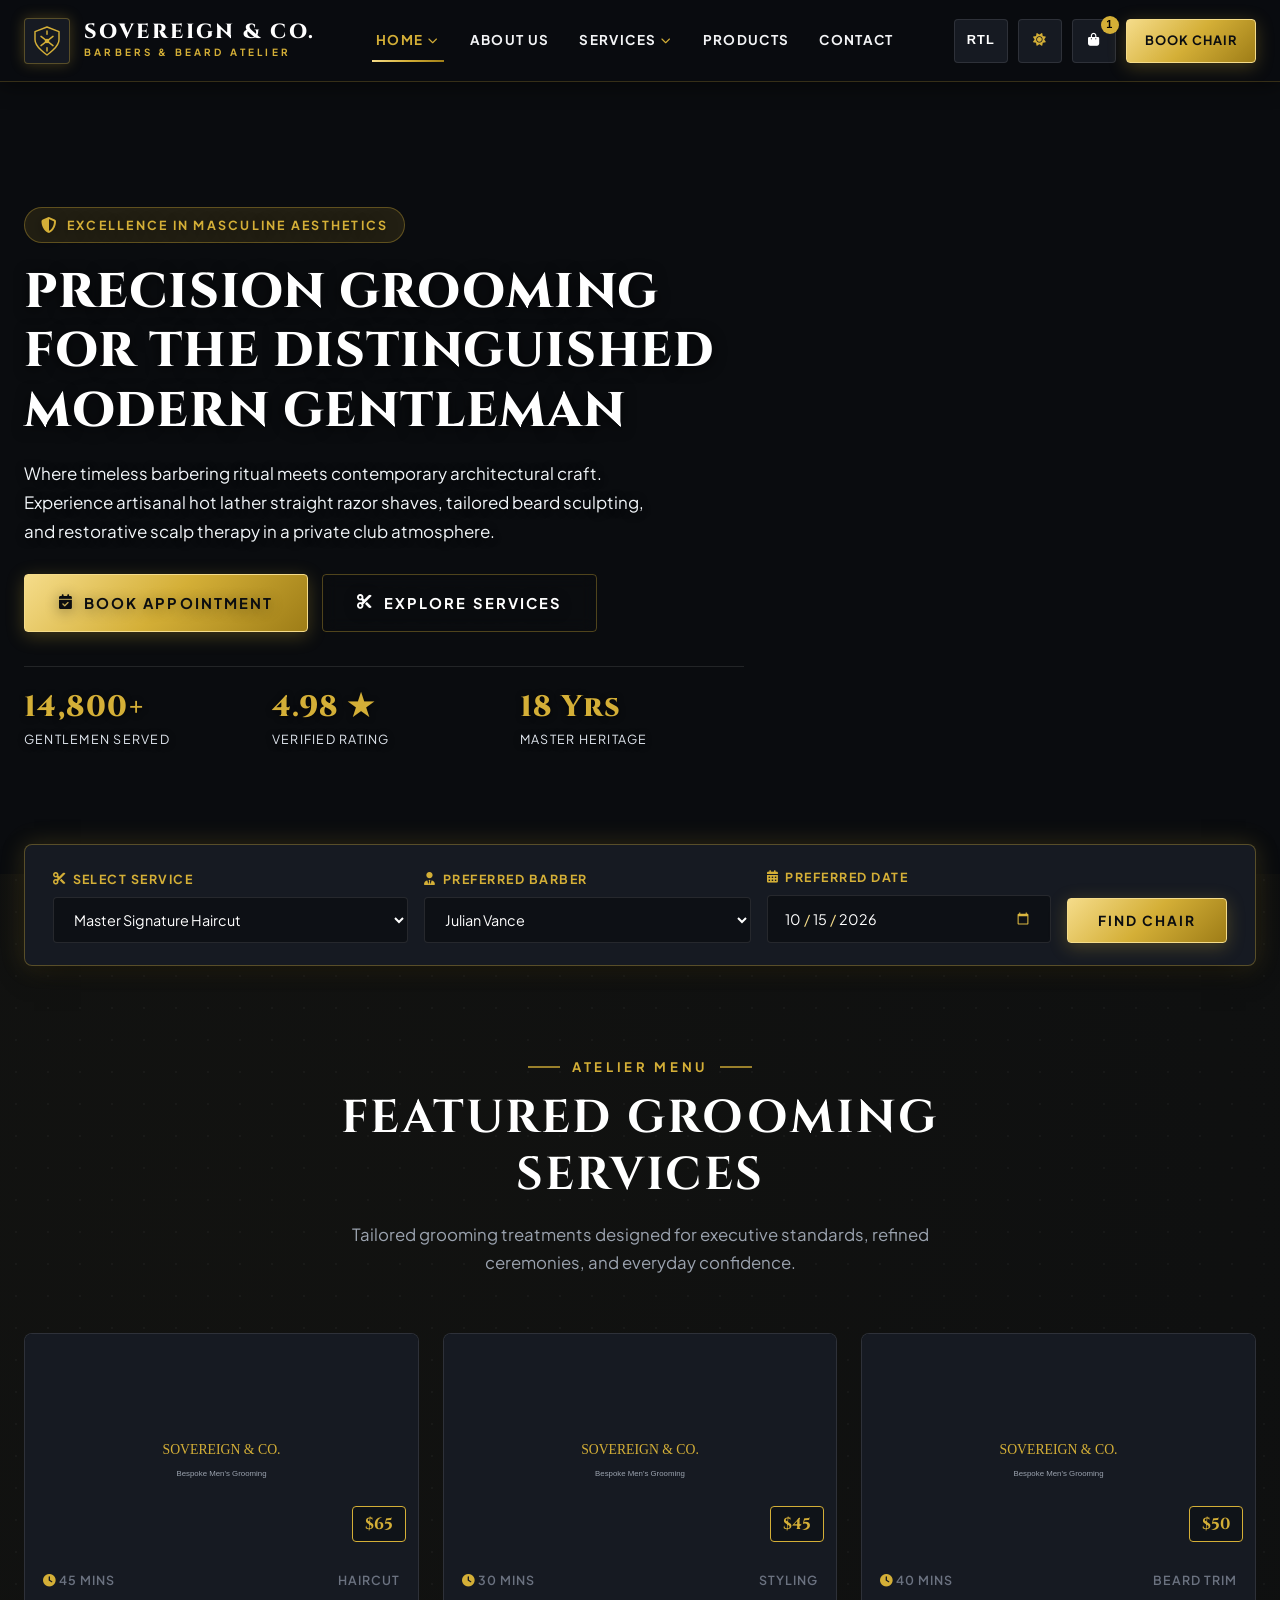
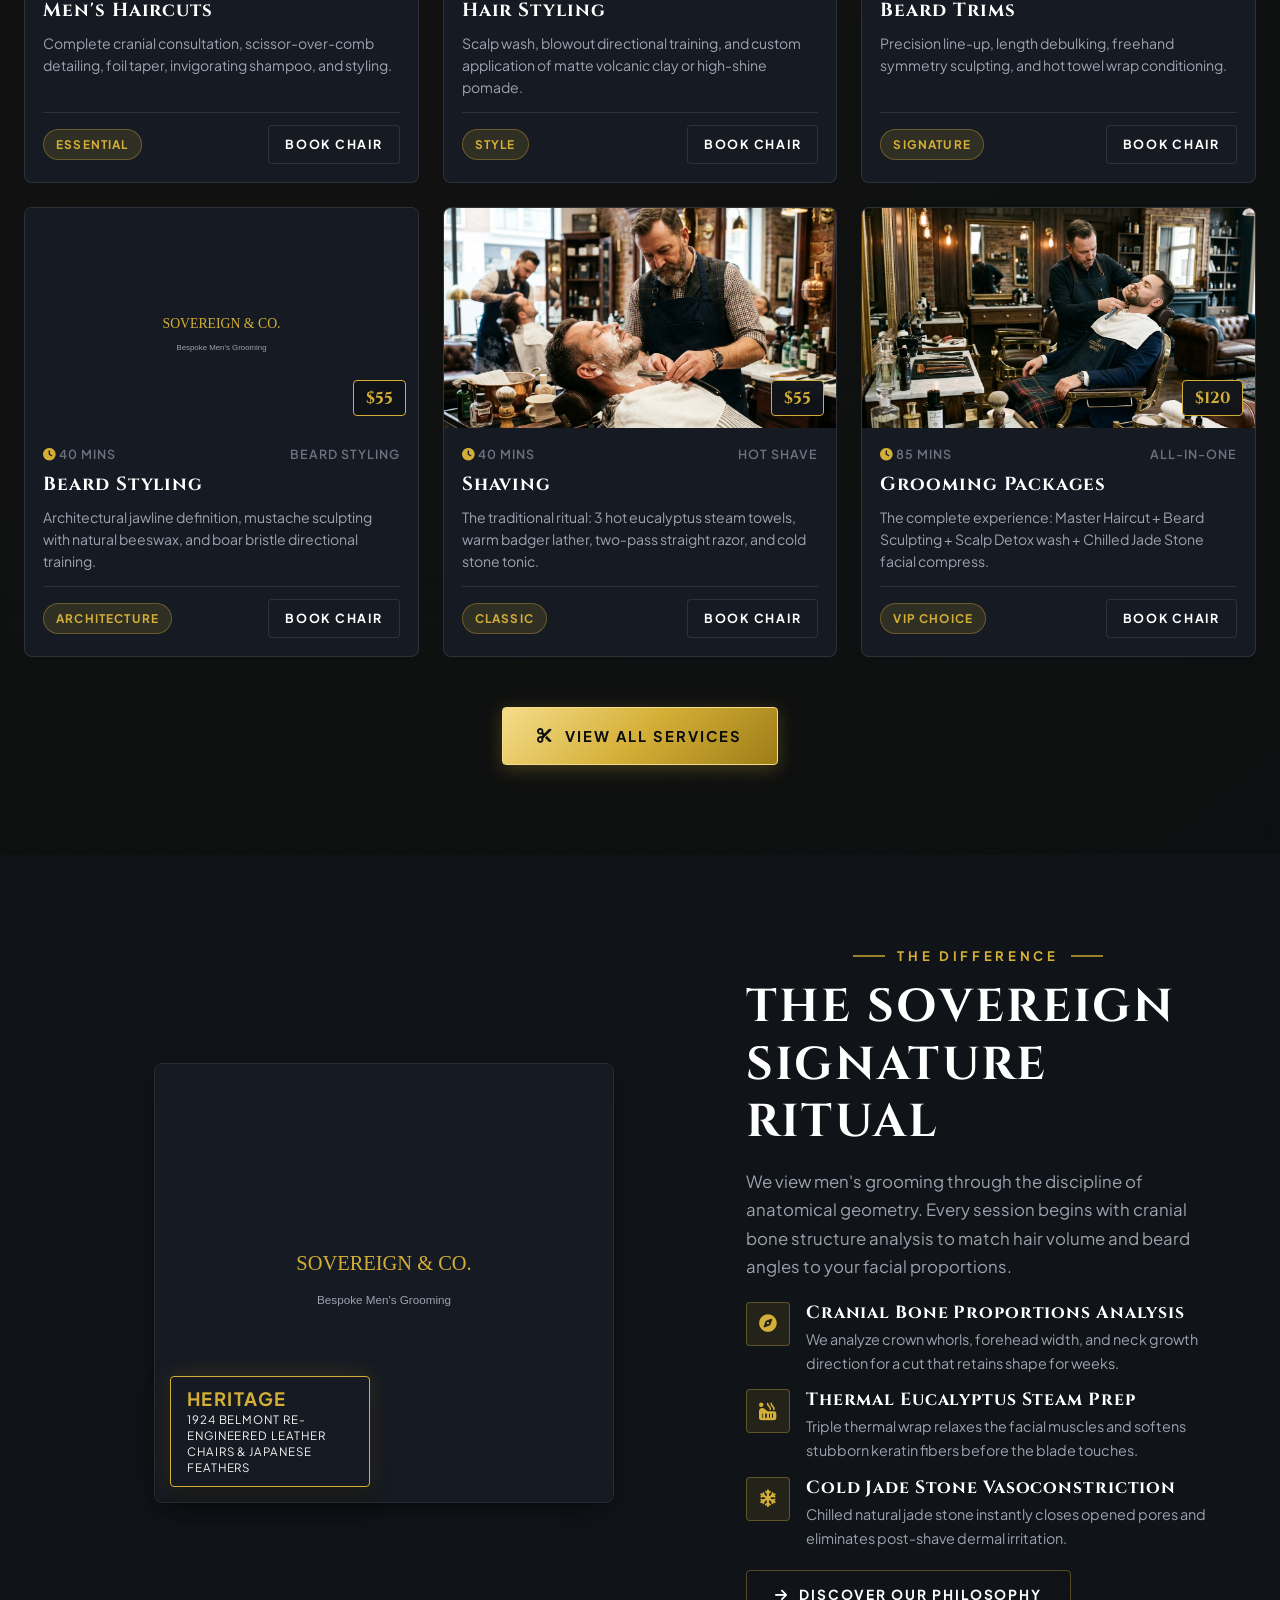
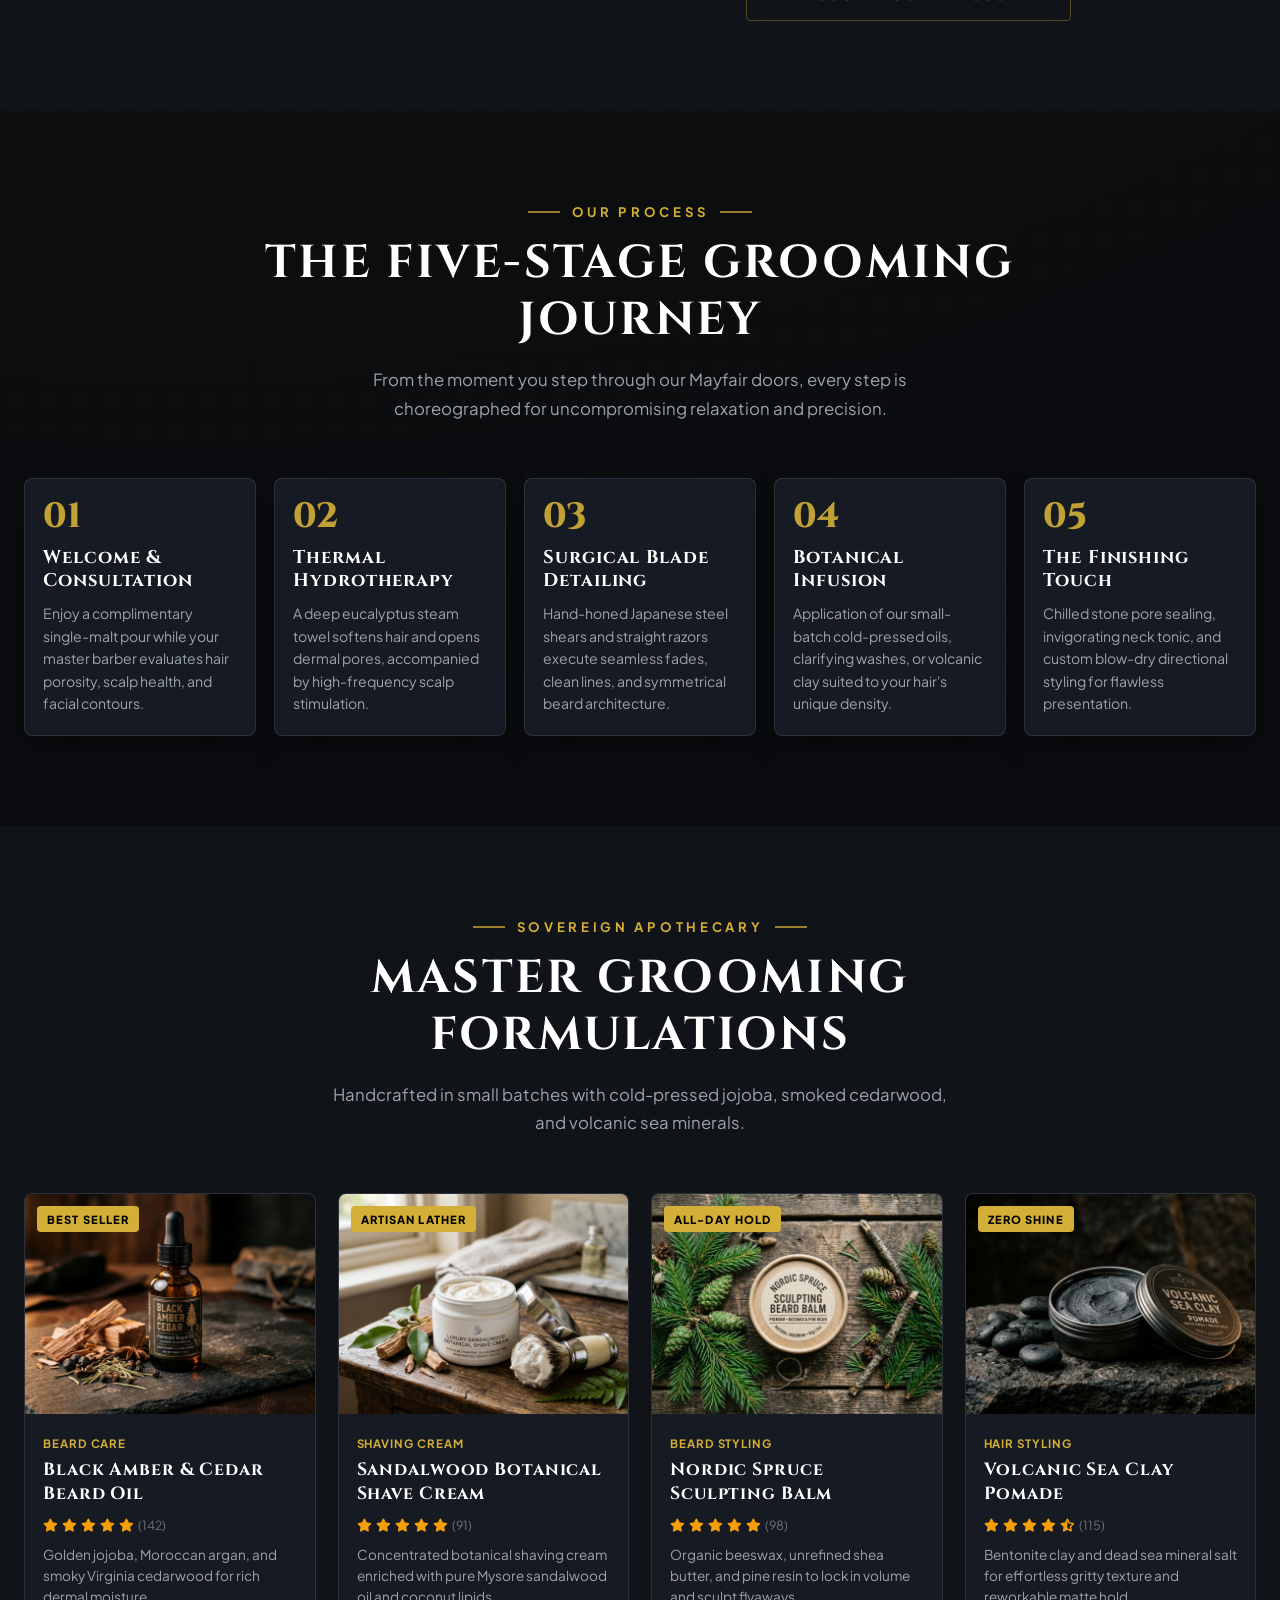
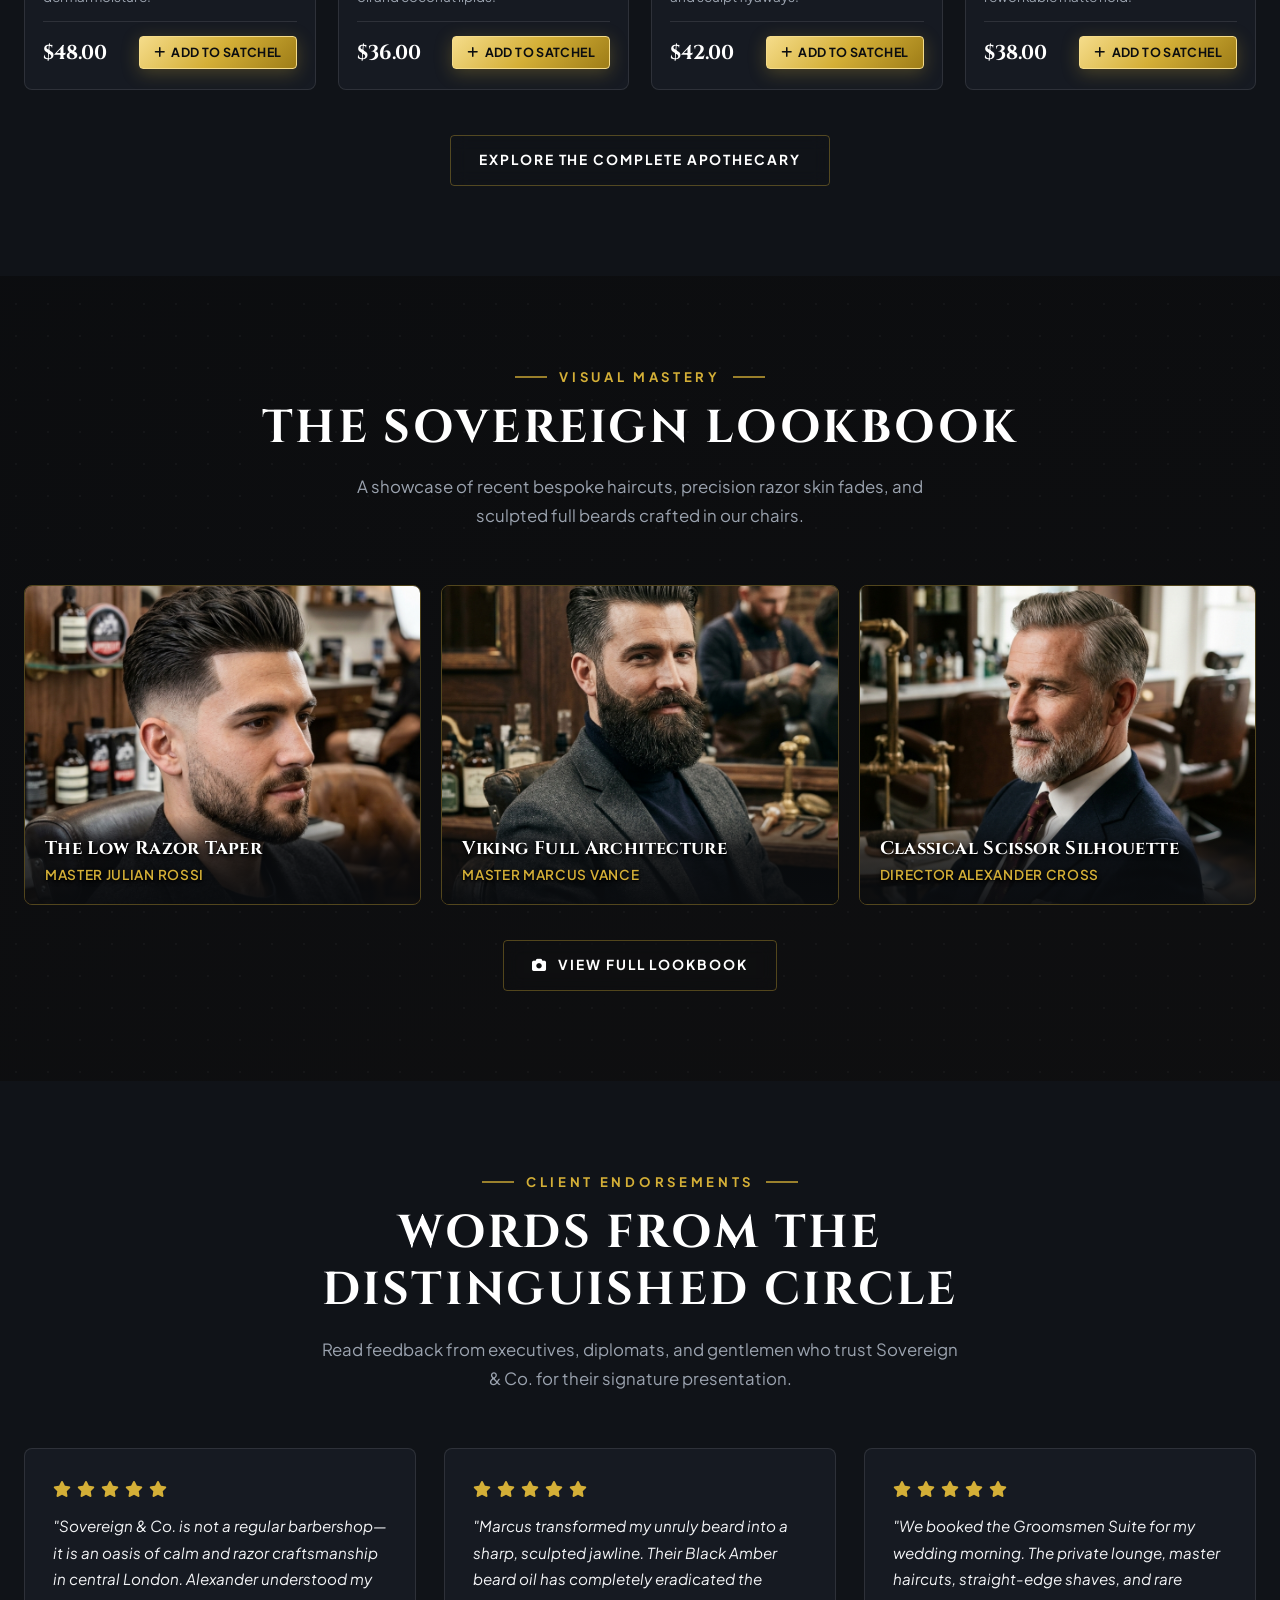
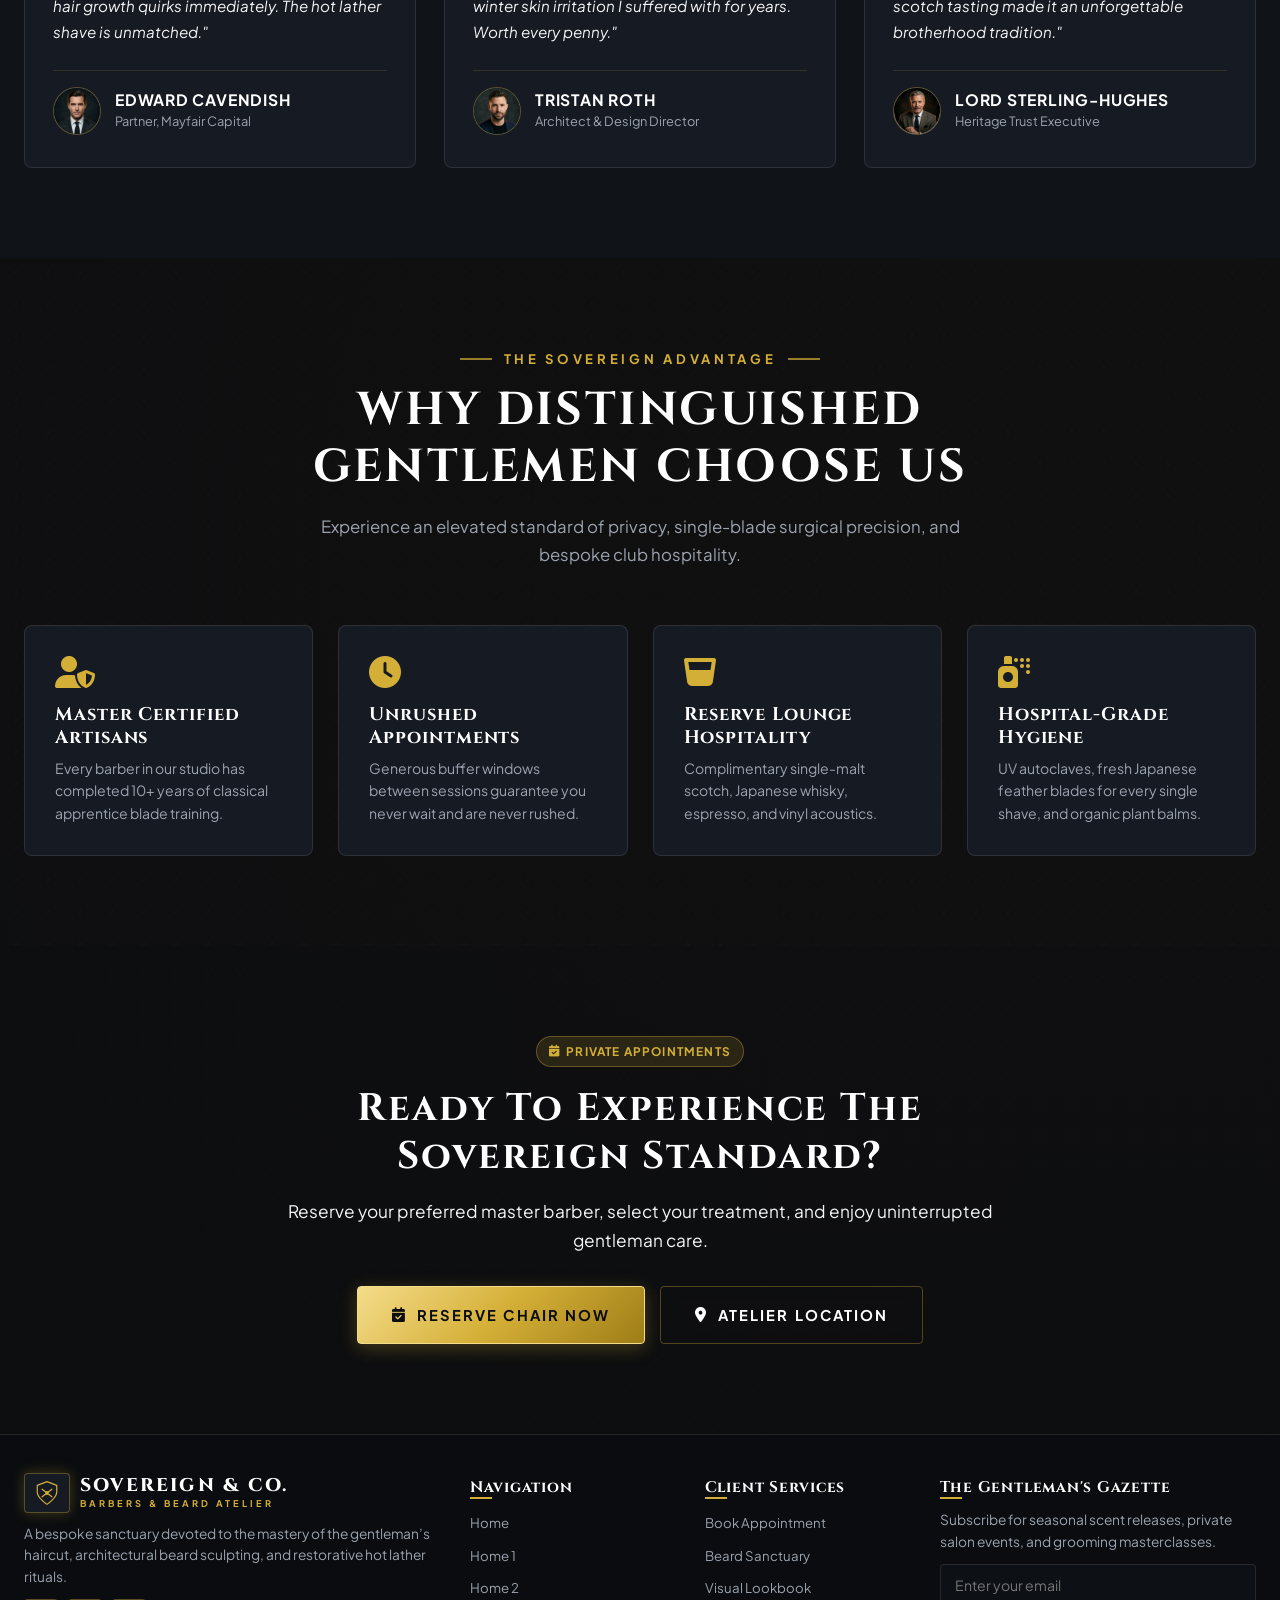
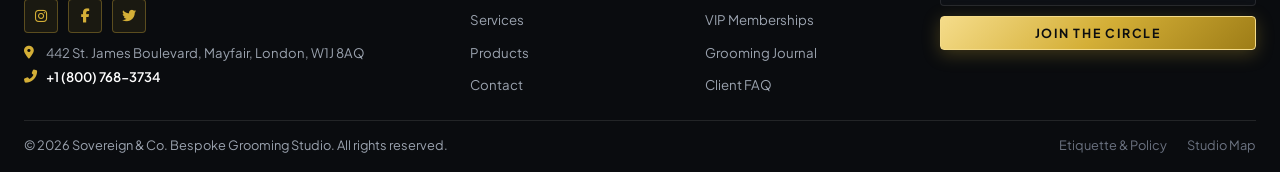
==== commit b1df131f: "Fix homepage hero section text visibility and background image in Light and Dark modes" ====
--- a/index.html
+++ b/index.html
@@ -79,7 +79,7 @@
   </header>
 
   <!-- Hero Section with Background Visual -->
-  <section class="hero-wrapper page-bg-backdrop" style="background-image: url('https://images.unsplash.com/photo-1592647420148-bfcc177e2117?auto=format&fit=crop&w=1920&q=85');">
+  <section class="hero-wrapper page-bg-backdrop" style="background-image: url('https://images.unsplash.com/photo-1672257493563-0dac80e22b7d?auto=format&fit=crop&w=1920&q=85');">
     <div class="hero-bg-overlay"></div>
     <div class="container">
       <div class="hero-content">
--- a/css/style.css
+++ b/css/style.css
@@ -10,6 +10,8 @@
    Theme Variables (Dark by default, Light via [data-theme="light"])
    ========================================================================== */
 :root {
+  color-scheme: dark;
+
   /* Dark Theme Palette */
   --bg-darkest: #0a0c0f;
   --bg-dark: #101318;
@@ -37,8 +39,10 @@
   --border-gold: rgba(212, 175, 55, 0.35);
   --border-gold-bright: rgba(212, 175, 55, 0.85);
   
-  --overlay-hero: linear-gradient(90deg, rgba(10, 12, 15, 0.66) 0%, rgba(10, 12, 15, 0.46) 52%, rgba(10, 12, 15, 0.22) 100%);
-  --overlay-banner: linear-gradient(rgba(10, 12, 15, 0.42), rgba(10, 12, 15, 0.56));
+  --overlay-hero: linear-gradient(90deg, rgba(10, 12, 15, 0.82) 0%, rgba(10, 12, 15, 0.65) 40%, rgba(10, 12, 15, 0.25) 70%, rgba(10, 12, 15, 0.05) 100%);
+  --overlay-hero-home1: linear-gradient(90deg, rgba(10, 12, 15, 0.82) 0%, rgba(10, 12, 15, 0.62) 48%, rgba(10, 12, 15, 0.22) 78%, rgba(10, 12, 15, 0.06) 100%);
+  --overlay-hero-home2: radial-gradient(circle at center, rgba(10, 12, 15, 0.76) 0%, rgba(10, 12, 15, 0.58) 50%, rgba(10, 12, 15, 0.22) 80%, rgba(10, 12, 15, 0.08) 100%);
+  --overlay-banner: linear-gradient(rgba(10, 12, 15, 0.22), rgba(10, 12, 15, 0.30));
   --page-pattern: radial-gradient(rgba(255, 255, 255, 0.03) 1px, transparent 1px);
   
   --font-serif: 'Cinzel', serif;
@@ -59,6 +63,8 @@
 
 /* Light Theme Overrides */
 [data-theme="light"] {
+  color-scheme: light;
+
   --bg-darkest: #f4f6f9;
   --bg-dark: #e9edf2;
   --bg-card: #ffffff;
@@ -85,8 +91,10 @@
   --border-gold: rgba(179, 134, 11, 0.45);
   --border-gold-bright: rgba(179, 134, 11, 0.9);
   
-  --overlay-hero: linear-gradient(90deg, rgba(255, 255, 255, 0.78) 0%, rgba(255, 255, 255, 0.58) 52%, rgba(255, 255, 255, 0.28) 100%);
-  --overlay-banner: linear-gradient(rgba(248, 250, 252, 0.54), rgba(244, 246, 249, 0.66));
+  --overlay-hero: linear-gradient(90deg, rgba(255, 255, 255, 0.88) 0%, rgba(255, 255, 255, 0.78) 40%, rgba(255, 255, 255, 0.35) 70%, rgba(255, 255, 255, 0.08) 100%);
+  --overlay-hero-home1: linear-gradient(90deg, rgba(255, 255, 255, 0.88) 0%, rgba(255, 255, 255, 0.78) 48%, rgba(255, 255, 255, 0.35) 78%, rgba(255, 255, 255, 0.10) 100%);
+  --overlay-hero-home2: radial-gradient(circle at center, rgba(255, 255, 255, 0.88) 0%, rgba(255, 255, 255, 0.78) 50%, rgba(255, 255, 255, 0.42) 80%, rgba(255, 255, 255, 0.18) 100%);
+  --overlay-banner: linear-gradient(rgba(255, 255, 255, 0.46), rgba(255, 255, 255, 0.54));
   --page-pattern: radial-gradient(rgba(0, 0, 0, 0.04) 1px, transparent 1px);
   
   --shadow-card: 0 10px 30px -10px rgba(0, 0, 0, 0.12);
@@ -137,28 +145,44 @@
 }
 
 .page-bg-backdrop .hero-title,
-.page-bg-backdrop .section-title,
+.page-bg-backdrop .section-title {
+  text-shadow: 0 2px 14px rgba(0, 0, 0, 0.75);
+}
+
 .page-bg-backdrop .hero-description,
-.page-bg-backdrop .section-desc,
+.page-bg-backdrop .section-desc {
+  text-shadow: 0 1px 8px rgba(0, 0, 0, 0.7);
+}
+
 .page-bg-backdrop .hero-stat-item,
 .page-bg-backdrop .section-subtitle {
-  text-shadow: 0 2px 12px rgba(0, 0, 0, 0.65);
+  text-shadow: 0 1px 6px rgba(0, 0, 0, 0.65);
 }
 
 [data-theme="light"] .page-bg-backdrop .hero-title,
-[data-theme="light"] .page-bg-backdrop .section-title,
+[data-theme="light"] .page-bg-backdrop .section-title {
+  color: #05070a;
+  text-shadow: none;
+}
+
 [data-theme="light"] .page-bg-backdrop .hero-description,
-[data-theme="light"] .page-bg-backdrop .section-desc,
+[data-theme="light"] .page-bg-backdrop .section-desc {
+  color: #0f172a;
+  font-weight: 600;
+  text-shadow: none;
+}
+
 [data-theme="light"] .page-bg-backdrop .hero-stat-item,
 [data-theme="light"] .page-bg-backdrop .section-subtitle,
 [data-theme="light"] .page-bg-backdrop .hero-content strong,
 [data-theme="light"] .page-bg-backdrop .hero-content span {
-  text-shadow: 0 1px 12px rgba(255, 255, 255, 0.92), 0 0 20px rgba(255, 255, 255, 0.78);
+  text-shadow: none;
 }
 
 [data-theme="light"] .page-bg-backdrop .hero-tag {
-  background: rgba(255, 255, 255, 0.72);
-  backdrop-filter: blur(4px);
+  background: rgba(255, 255, 255, 0.95);
+  border-color: rgba(179, 134, 11, 0.55);
+  box-shadow: 0 2px 8px rgba(0, 0, 0, 0.06);
 }
 
 /* Typography */
@@ -310,6 +334,19 @@
   box-shadow: var(--shadow-gold);
 }
 
+[data-theme="light"] .btn-secondary {
+  background: rgba(255, 255, 255, 0.9) !important;
+  border-color: rgba(179, 134, 11, 0.6) !important;
+  color: #111827 !important;
+  backdrop-filter: none !important;
+}
+
+[data-theme="light"] .btn-secondary:hover {
+  background: #ffffff !important;
+  border-color: #8c6703 !important;
+  color: #8c6703 !important;
+}
+
 .btn-dark {
   background: var(--bg-card);
   color: var(--text-white);
@@ -846,21 +883,26 @@
 }
 
 [data-theme="light"] .hero-title {
-  color: #111827;
+  color: #05070a;
+  font-weight: 800;
+  text-shadow: none;
 }
 
 .hero-description {
-  font-size: 1.05rem;
-  line-height: 1.68;
-  color: var(--text-titanium);
-  opacity: 0.95;
+  font-size: 1.06rem;
+  line-height: 1.7;
+  color: #f1f5f9;
+  opacity: 1;
   margin-bottom: 28px;
   max-width: 620px;
+  text-shadow: 0 1px 8px rgba(0, 0, 0, 0.7);
 }
 
 [data-theme="light"] .hero-description {
-  color: #374151;
+  color: #0f172a;
+  font-weight: 600;
   opacity: 1;
+  text-shadow: none;
 }
 
 .hero-cta-group {
@@ -871,17 +913,23 @@
   margin-bottom: 34px;
 }
 
-[data-theme="light"] .hero-cta-group .btn-secondary {
-  background: #ffffff;
-  border: 1px solid rgba(179, 134, 11, 0.55);
-  color: #1f2937;
-  box-shadow: 0 2px 8px rgba(0, 0, 0, 0.05);
-}
-
-[data-theme="light"] .hero-cta-group .btn-secondary:hover {
-  background: rgba(179, 134, 11, 0.08);
-  border-color: #8c6703;
-  color: #8c6703;
+[data-theme="light"] .hero-cta-group .btn-secondary,
+[data-theme="light"] .page-bg-backdrop .hero-description + div .btn-secondary,
+[data-theme="light"] .split-feature .btn-secondary {
+  background: #ffffff !important;
+  border: 1.5px solid rgba(179, 134, 11, 0.7) !important;
+  color: #0f172a !important;
+  font-weight: 700 !important;
+  box-shadow: 0 2px 8px rgba(0, 0, 0, 0.08) !important;
+  backdrop-filter: none !important;
+}
+
+[data-theme="light"] .hero-cta-group .btn-secondary:hover,
+[data-theme="light"] .page-bg-backdrop .hero-description + div .btn-secondary:hover,
+[data-theme="light"] .split-feature .btn-secondary:hover {
+  background: #f8fafc !important;
+  border-color: #8c6703 !important;
+  color: #8c6703 !important;
 }
 
 .hero-stats {
@@ -893,7 +941,7 @@
 }
 
 [data-theme="light"] .hero-stats {
-  border-top-color: rgba(0, 0, 0, 0.12);
+  border-top-color: rgba(0, 0, 0, 0.16);
 }
 
 .hero-stat-item h3 {
@@ -901,21 +949,27 @@
   color: var(--gold-primary);
   margin-bottom: 3px;
   font-weight: 800;
+  text-shadow: 0 1px 6px rgba(0, 0, 0, 0.65);
 }
 
 [data-theme="light"] .hero-stat-item h3 {
   color: #8c6703;
+  font-weight: 800;
+  text-shadow: none;
 }
 
 .hero-stat-item p {
   font-size: 0.78rem;
   text-transform: uppercase;
   letter-spacing: 0.1em;
-  color: var(--text-muted);
+  color: #e2e8f0;
+  text-shadow: 0 1px 6px rgba(0, 0, 0, 0.65);
 }
 
 [data-theme="light"] .hero-stat-item p {
-  color: #4b5563;
+  color: #1f2937;
+  font-weight: 700;
+  text-shadow: none;
 }
 
 /* Quick Booking Strip */
@@ -1003,6 +1057,96 @@
 .form-control.is-invalid {
   border-color: #ef4444 !important;
   box-shadow: 0 0 8px rgba(239, 68, 68, 0.35) !important;
+}
+
+/* ==========================================================================
+   Date Picker / Calendar Input Visibility & Theme Harmonization
+   ========================================================================== */
+input[type="date"],
+.form-control[type="date"] {
+  color-scheme: dark;
+  accent-color: var(--gold-primary);
+  cursor: pointer;
+  position: relative;
+}
+
+[data-theme="light"] input[type="date"],
+[data-theme="light"] .form-control[type="date"] {
+  color-scheme: light;
+  accent-color: var(--gold-primary);
+}
+
+/* Chromium / WebKit calendar dropdown icon */
+input[type="date"]::-webkit-calendar-picker-indicator {
+  cursor: pointer;
+  filter: brightness(0) saturate(100%) invert(74%) sepia(35%) saturate(762%) hue-rotate(5deg) brightness(95%) contrast(88%);
+  opacity: 1;
+  padding: 4px;
+  border-radius: var(--radius-sm);
+  transition: opacity var(--transition-fast), filter var(--transition-fast), background var(--transition-fast);
+}
+
+input[type="date"]::-webkit-calendar-picker-indicator:hover {
+  opacity: 1;
+  background: rgba(212, 175, 55, 0.2);
+  filter: brightness(0) saturate(100%) invert(90%) sepia(20%) saturate(600%) hue-rotate(5deg) brightness(115%) contrast(95%);
+}
+
+[data-theme="light"] input[type="date"]::-webkit-calendar-picker-indicator {
+  filter: brightness(0) saturate(100%) invert(52%) sepia(60%) saturate(850%) hue-rotate(10deg) brightness(88%) contrast(92%);
+  opacity: 0.95;
+}
+
+[data-theme="light"] input[type="date"]::-webkit-calendar-picker-indicator:hover {
+  opacity: 1;
+  background: rgba(179, 134, 11, 0.15);
+  filter: brightness(0) saturate(100%) invert(38%) sepia(70%) saturate(950%) hue-rotate(10deg) brightness(80%) contrast(98%);
+}
+
+/* Date Field text segments (month, day, year) */
+input[type="date"]::-webkit-datetime-edit {
+  color: var(--text-white);
+  padding: 0;
+}
+
+[data-theme="light"] input[type="date"]::-webkit-datetime-edit {
+  color: #111827;
+}
+
+input[type="date"]::-webkit-datetime-edit-fields-wrapper {
+  padding: 0;
+}
+
+input[type="date"]::-webkit-datetime-edit-text {
+  color: var(--gold-light);
+  padding: 0 2px;
+}
+
+[data-theme="light"] input[type="date"]::-webkit-datetime-edit-text {
+  color: var(--gold-primary);
+}
+
+input[type="date"]::-webkit-datetime-edit-month-field,
+input[type="date"]::-webkit-datetime-edit-day-field,
+input[type="date"]::-webkit-datetime-edit-year-field {
+  color: inherit;
+  font-variant-numeric: tabular-nums;
+}
+
+input[type="date"]::-webkit-datetime-edit-month-field:focus,
+input[type="date"]::-webkit-datetime-edit-day-field:focus,
+input[type="date"]::-webkit-datetime-edit-year-field:focus {
+  background-color: rgba(212, 175, 55, 0.25);
+  color: #ffffff;
+  outline: none;
+  border-radius: 2px;
+}
+
+[data-theme="light"] input[type="date"]::-webkit-datetime-edit-month-field:focus,
+[data-theme="light"] input[type="date"]::-webkit-datetime-edit-day-field:focus,
+[data-theme="light"] input[type="date"]::-webkit-datetime-edit-year-field:focus {
+  background-color: rgba(179, 134, 11, 0.2);
+  color: #111827;
 }
 
 .form-field-error {
@@ -2046,11 +2190,11 @@
 }
 
 [dir="rtl"] .hero-bg-overlay {
-  background: linear-gradient(-90deg, rgba(10, 12, 15, 0.66) 0%, rgba(10, 12, 15, 0.46) 52%, rgba(10, 12, 15, 0.22) 100%);
+  background: linear-gradient(-90deg, rgba(10, 12, 15, 0.44) 0%, rgba(10, 12, 15, 0.24) 50%, rgba(10, 12, 15, 0.06) 100%);
 }
 
 [data-theme="light"][dir="rtl"] .hero-bg-overlay {
-  background: linear-gradient(-90deg, rgba(255, 255, 255, 0.78) 0%, rgba(255, 255, 255, 0.58) 52%, rgba(255, 255, 255, 0.28) 100%);
+  background: linear-gradient(-90deg, rgba(255, 255, 255, 0.62) 0%, rgba(255, 255, 255, 0.38) 50%, rgba(255, 255, 255, 0.08) 100%);
 }
 
 /* ==========================================================================
@@ -2241,11 +2385,11 @@
   }
 
   .hero-bg-overlay {
-    background: linear-gradient(180deg, rgba(10, 12, 15, 0.62) 0%, rgba(10, 12, 15, 0.44) 50%, rgba(10, 12, 15, 0.64) 100%) !important;
+    background: linear-gradient(180deg, rgba(10, 12, 15, 0.38) 0%, rgba(10, 12, 15, 0.20) 50%, rgba(10, 12, 15, 0.38) 100%) !important;
   }
 
   [data-theme="light"] .hero-bg-overlay {
-    background: linear-gradient(180deg, rgba(255, 255, 255, 0.74) 0%, rgba(255, 255, 255, 0.58) 50%, rgba(255, 255, 255, 0.76) 100%) !important;
+    background: linear-gradient(180deg, rgba(255, 255, 255, 0.58) 0%, rgba(255, 255, 255, 0.36) 50%, rgba(255, 255, 255, 0.58) 100%) !important;
   }
 
   .hero-title {
@@ -3714,7 +3858,7 @@
    Experience The Sovereign Standard CTA Banner - Full Dark & Light Contrast
    ========================================================================== */
 .cta-experience-banner {
-  background: linear-gradient(rgba(11, 13, 16, 0.50), rgba(11, 13, 16, 0.60)), url('https://images.unsplash.com/photo-1503951914875-452162b0f3f1?auto=format&fit=crop&w=1600&q=80') center/cover no-repeat;
+  background: linear-gradient(rgba(11, 13, 16, 0.25), rgba(11, 13, 16, 0.34)), url('https://images.unsplash.com/photo-1503951914875-452162b0f3f1?auto=format&fit=crop&w=1600&q=80') center/cover no-repeat;
   border-top: 1px solid var(--border-gold);
   border-bottom: 1px solid var(--border-subtle);
   position: relative;
@@ -3747,7 +3891,7 @@
 
 /* Light Mode Overrides for Perfect WCAG 2.2 AA Contrast */
 [data-theme="light"] .cta-experience-banner {
-  background: linear-gradient(rgba(248, 250, 252, 0.60), rgba(244, 246, 249, 0.68)), url('https://images.unsplash.com/photo-1503951914875-452162b0f3f1?auto=format&fit=crop&w=1600&q=80') center/cover no-repeat !important;
+  background: linear-gradient(rgba(255, 255, 255, 0.42), rgba(255, 255, 255, 0.50)), url('https://images.unsplash.com/photo-1503951914875-452162b0f3f1?auto=format&fit=crop&w=1600&q=80') center/cover no-repeat !important;
   border-top: 1px solid rgba(179, 134, 11, 0.5) !important;
   border-bottom: 1px solid rgba(0, 0, 0, 0.12) !important;
 }
